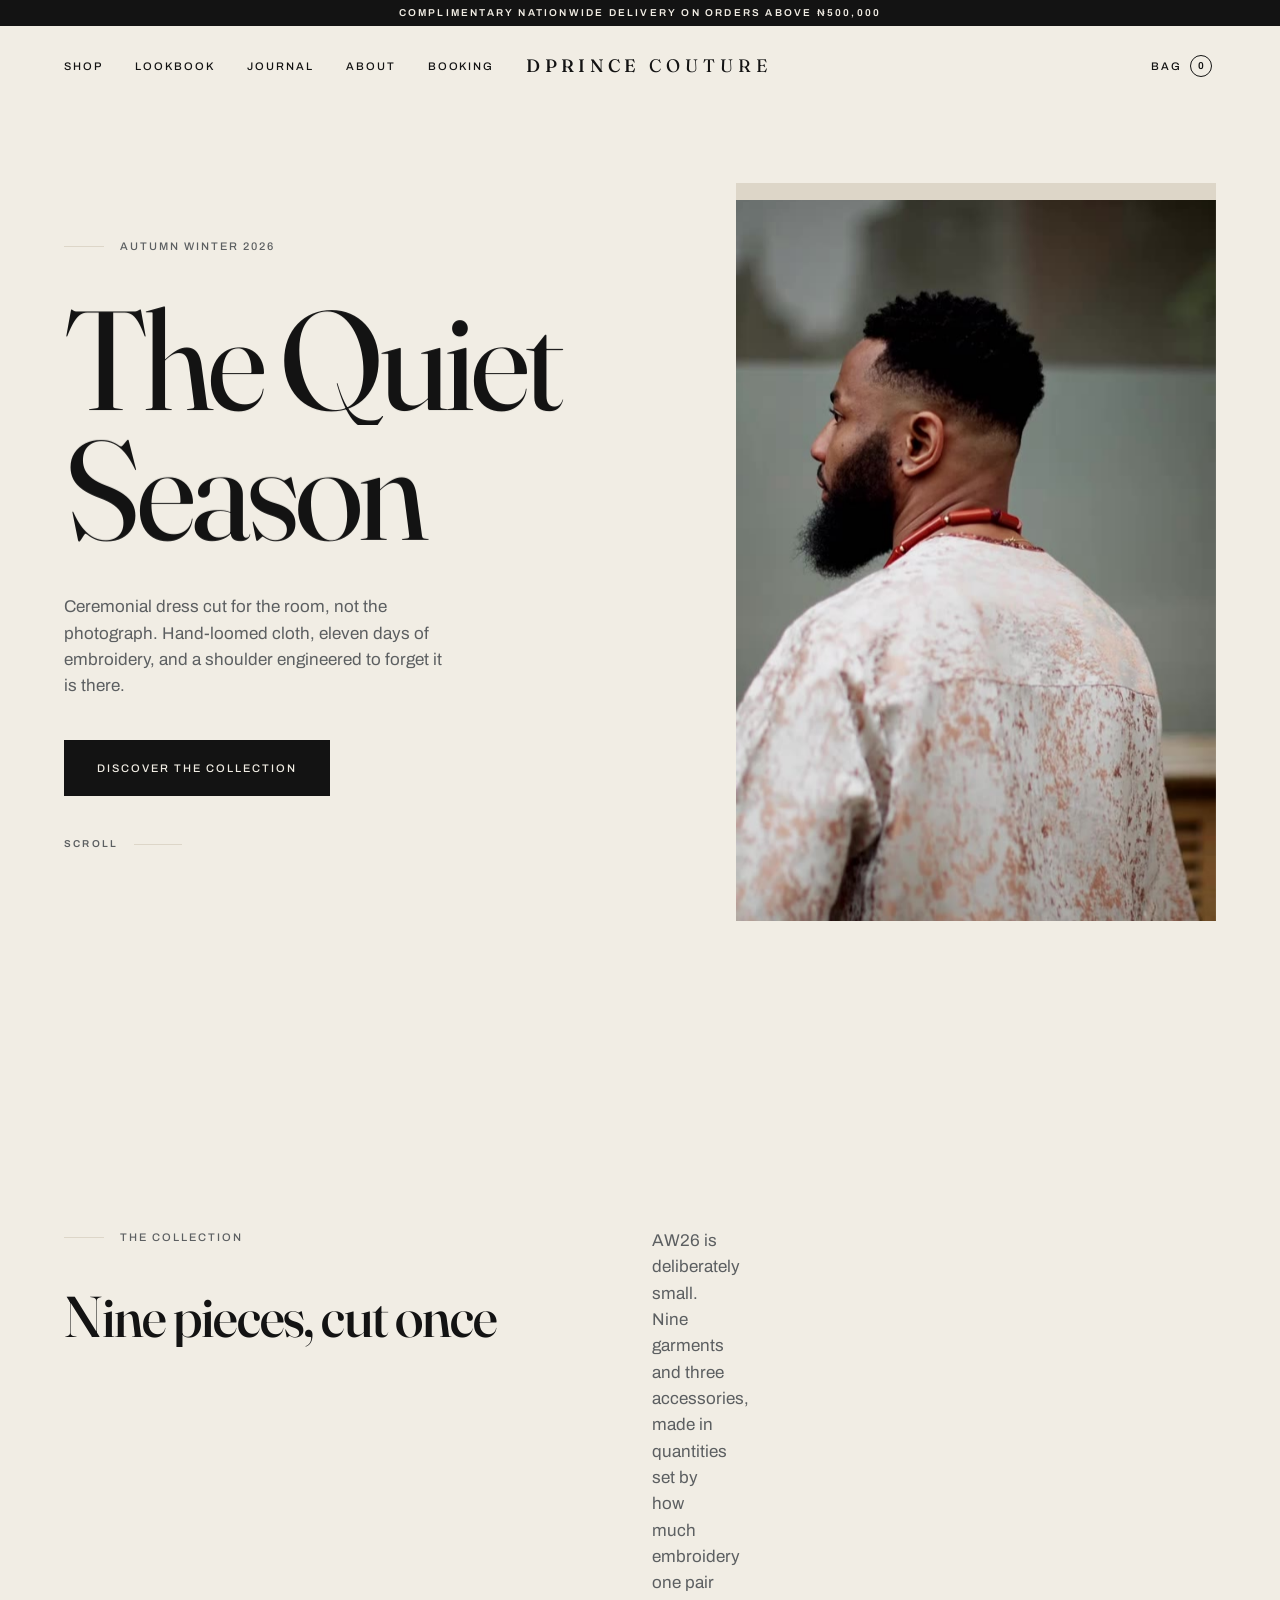
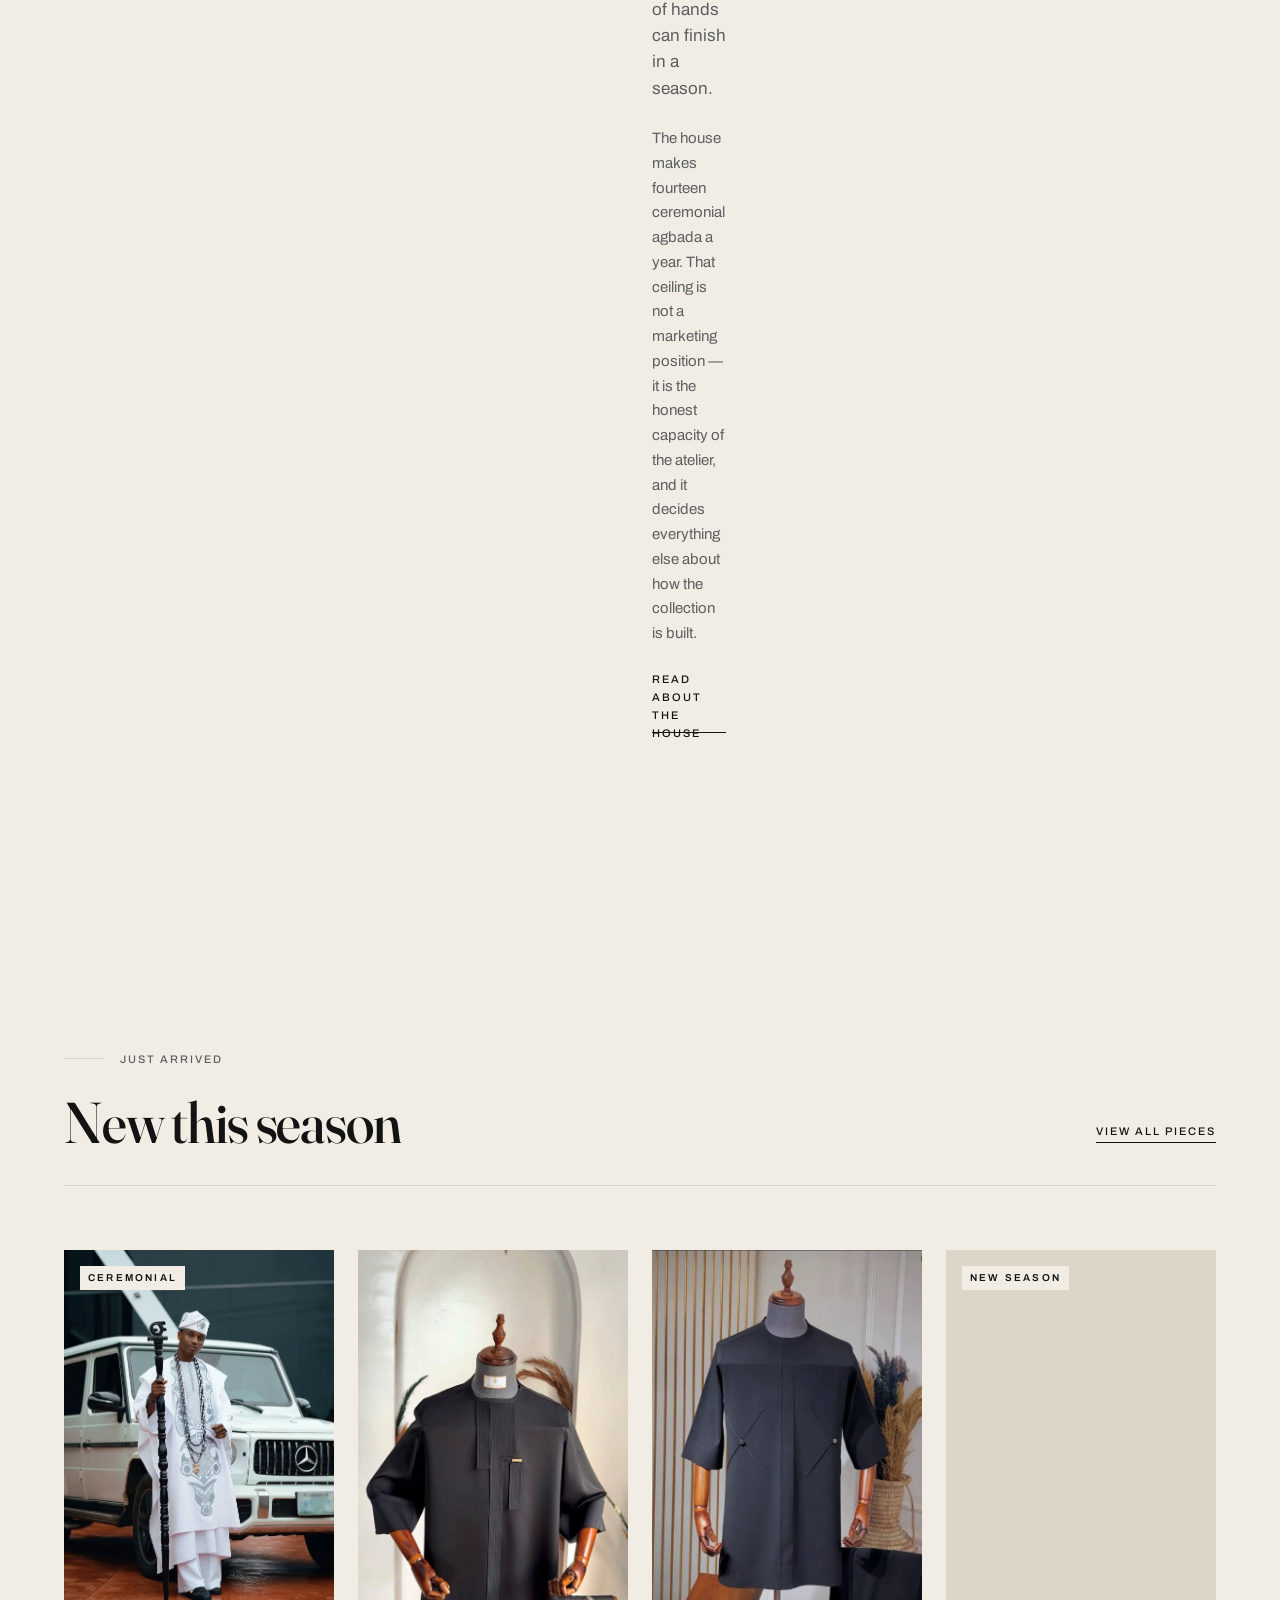
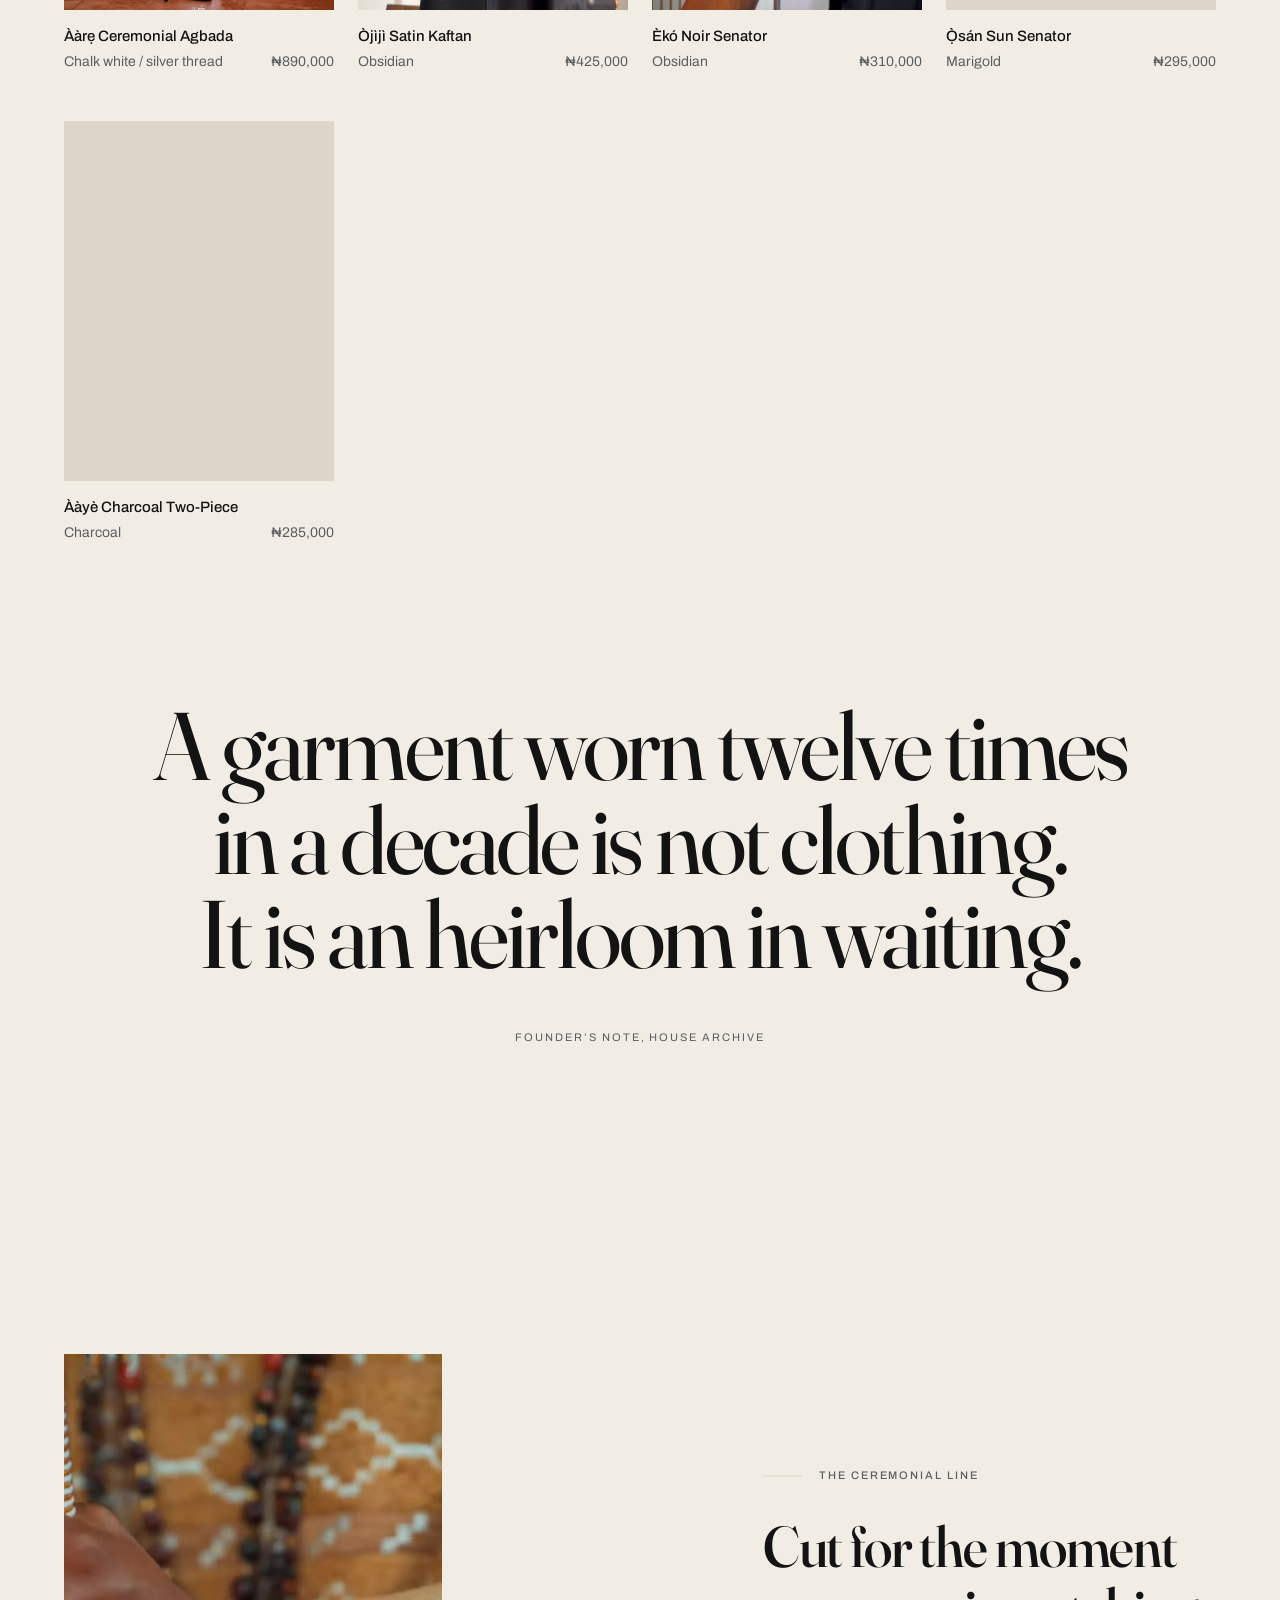
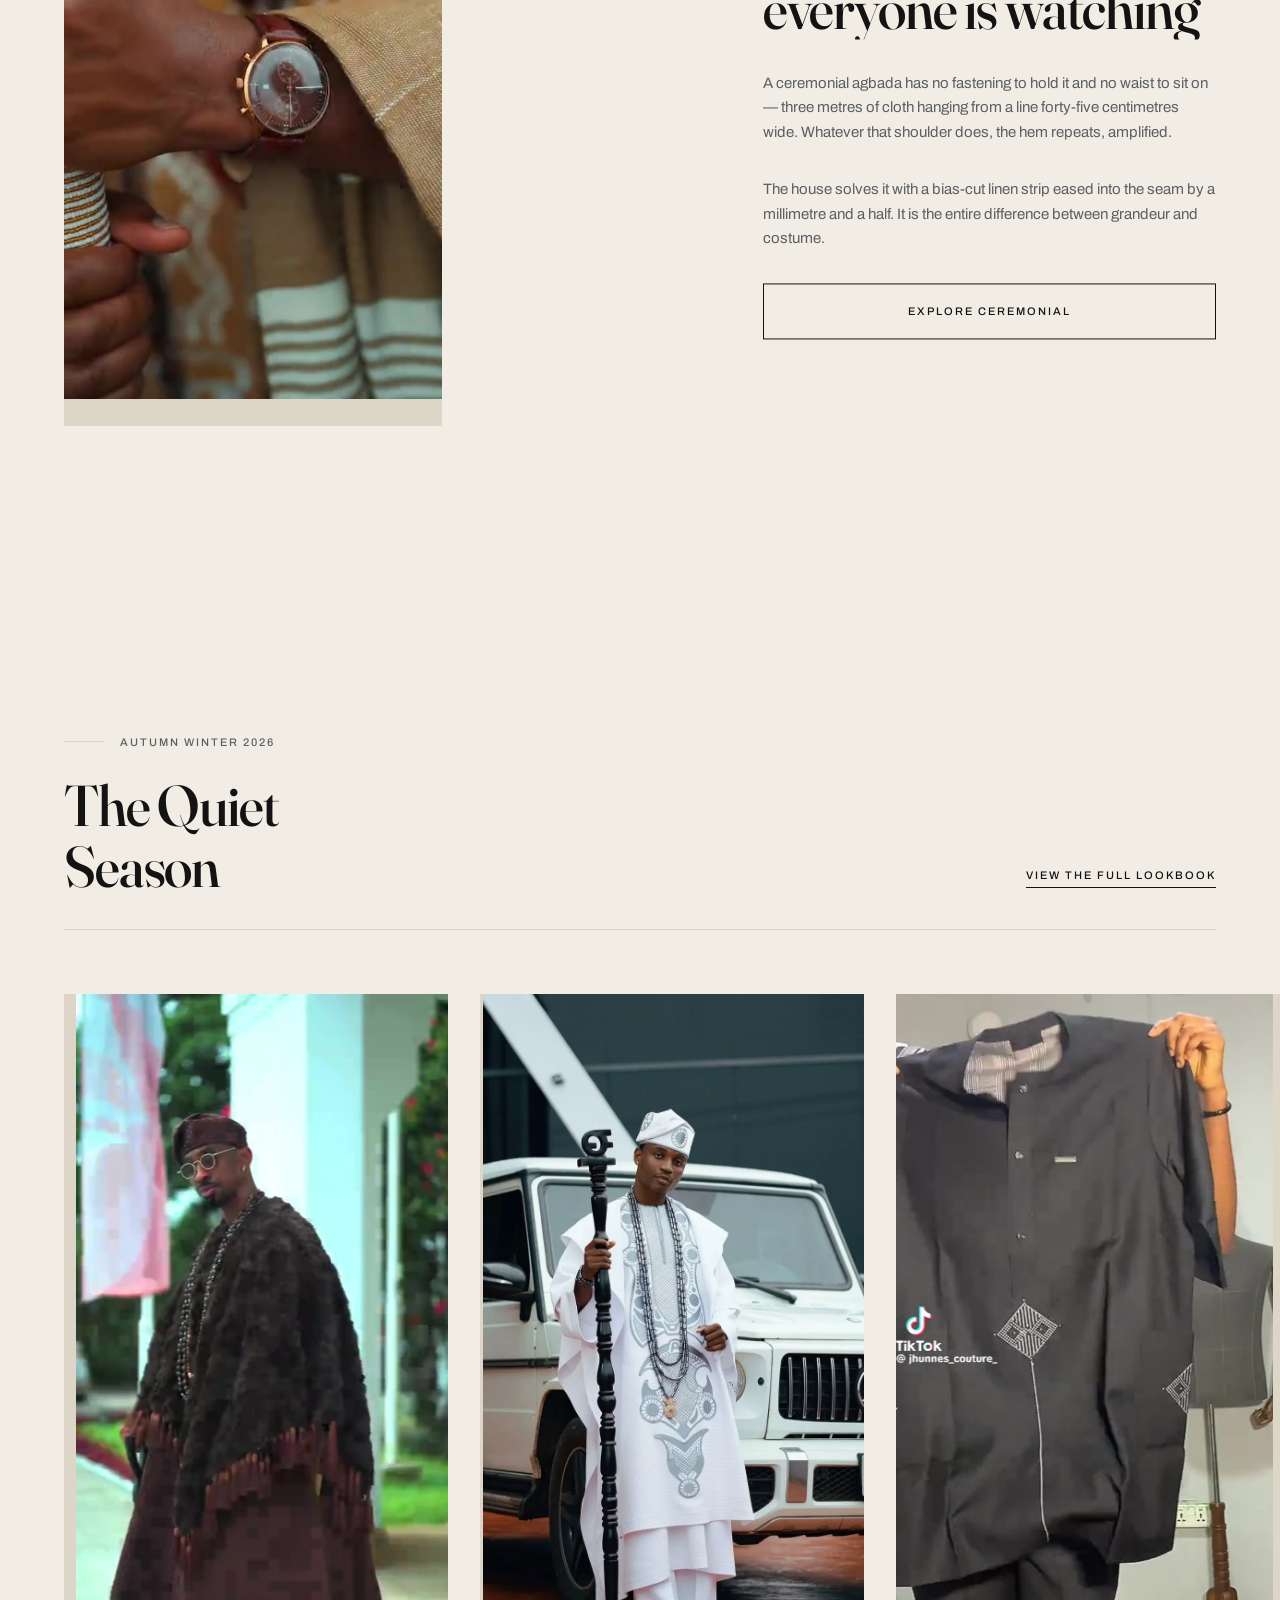
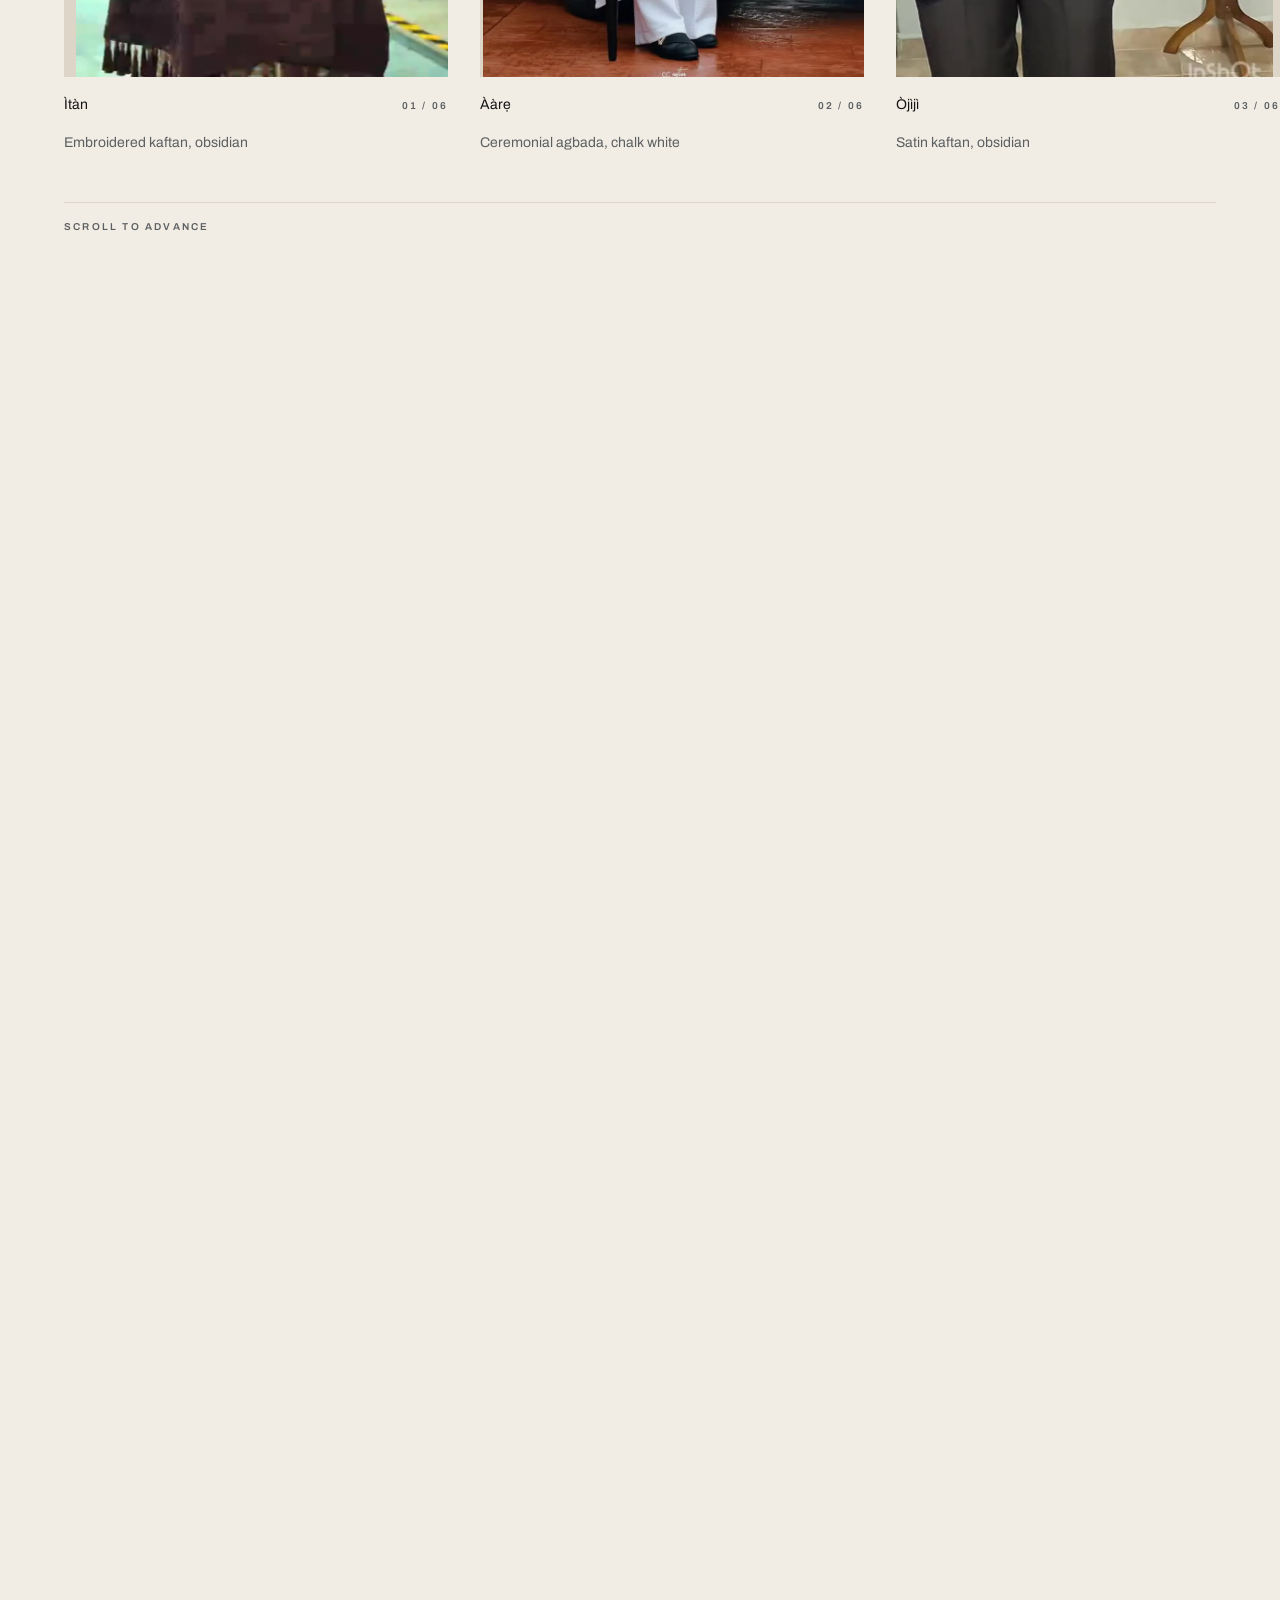
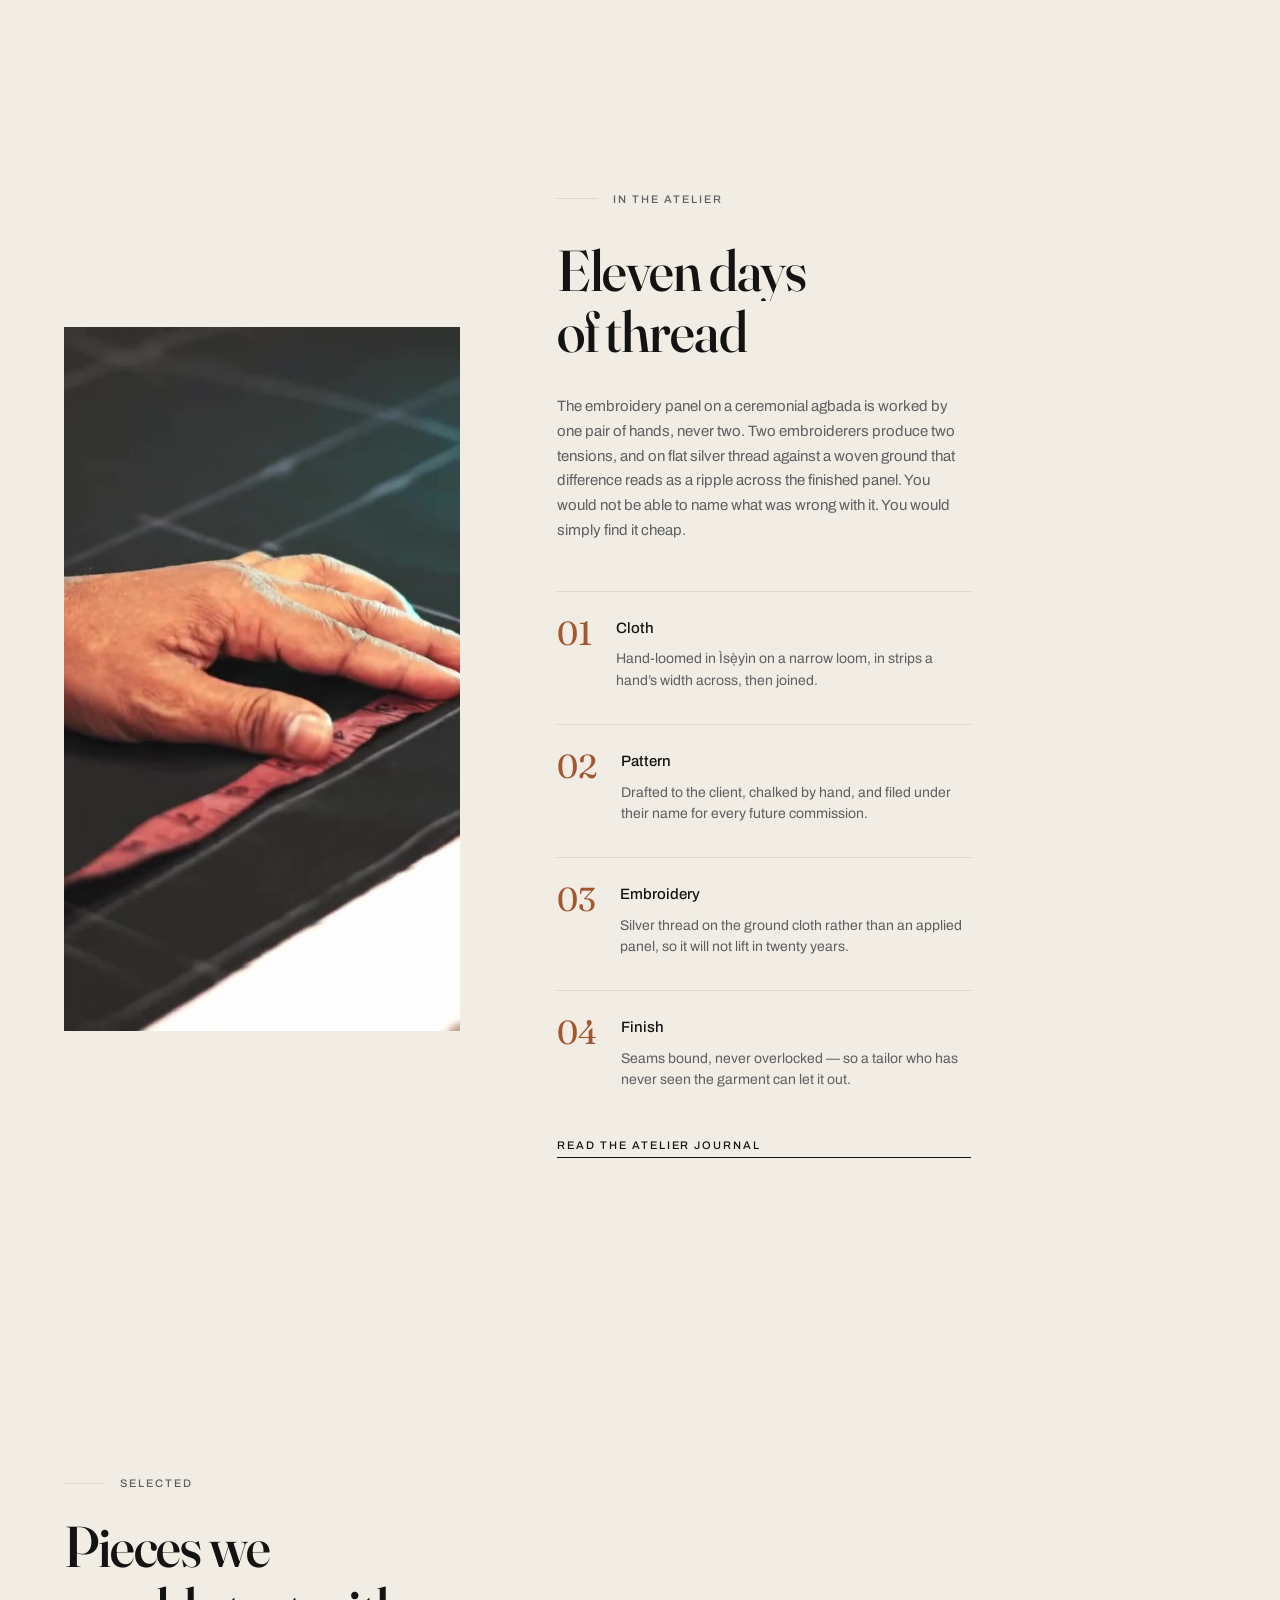
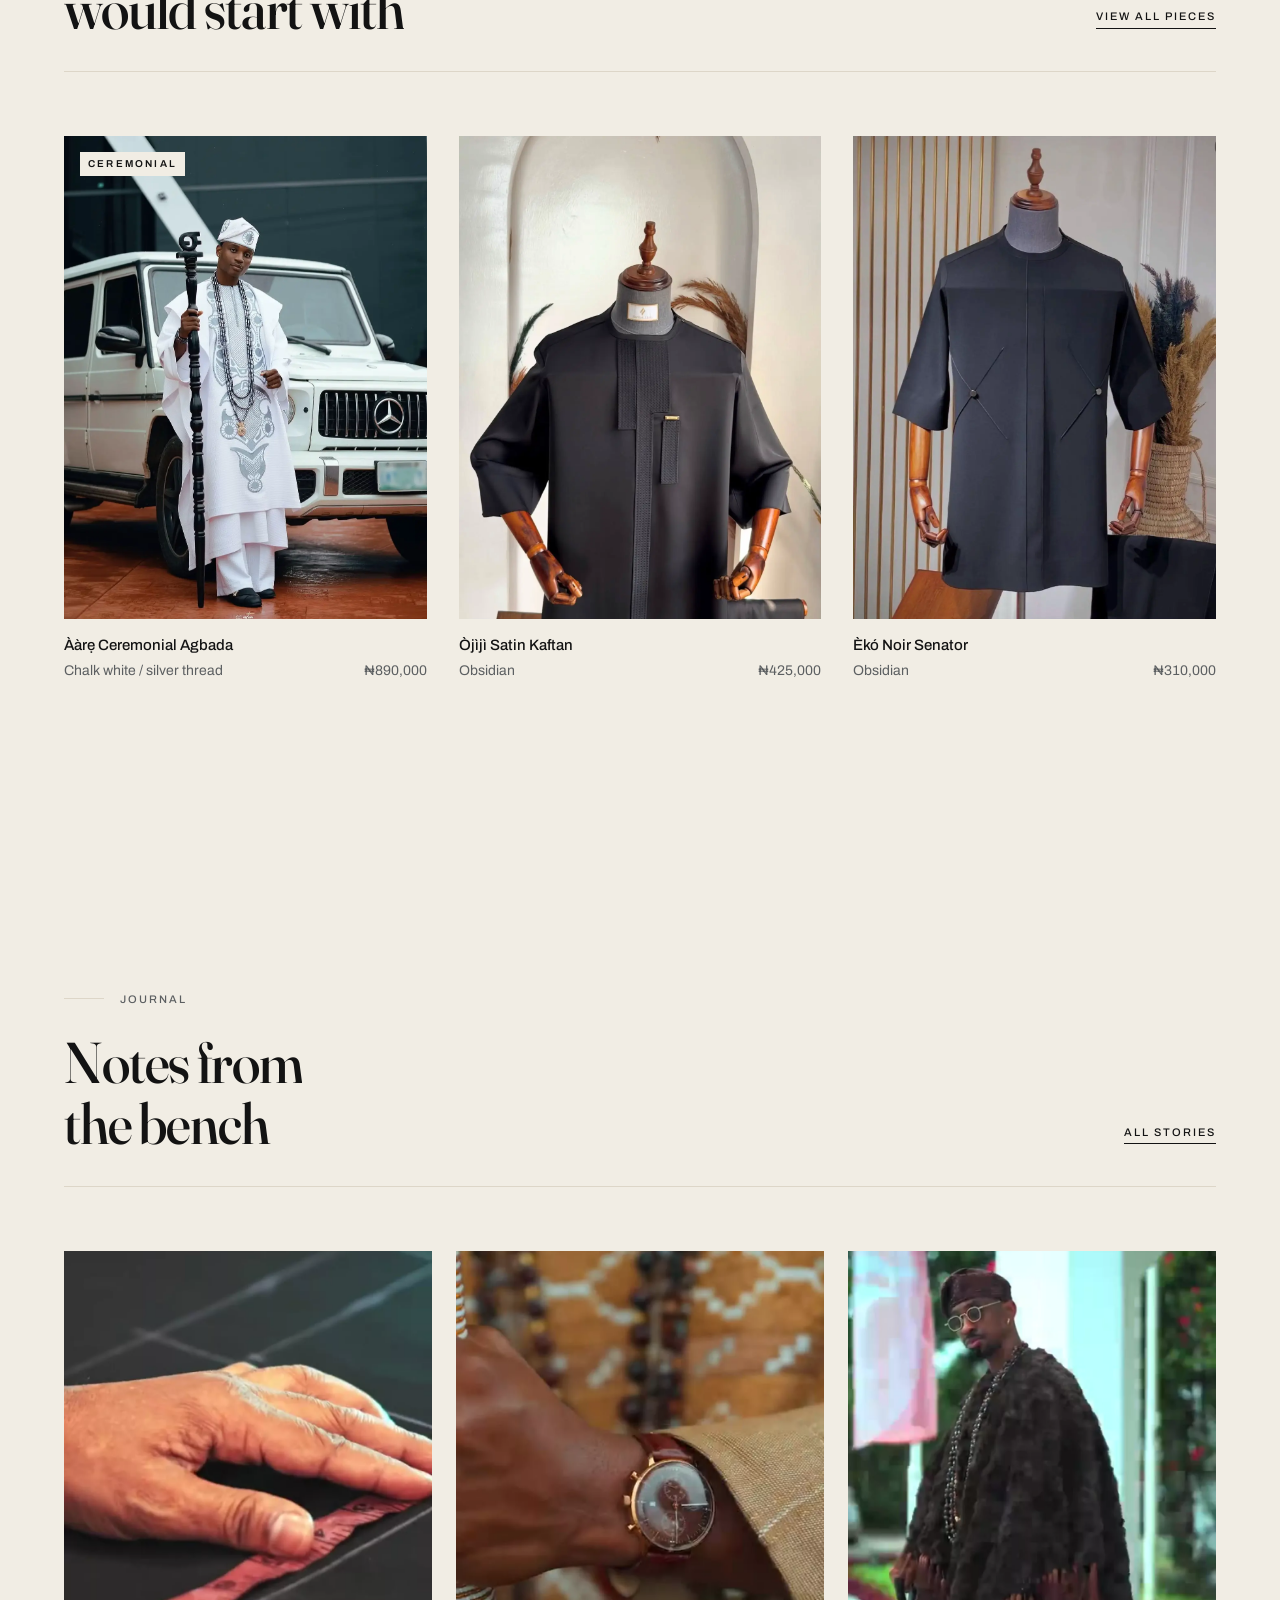
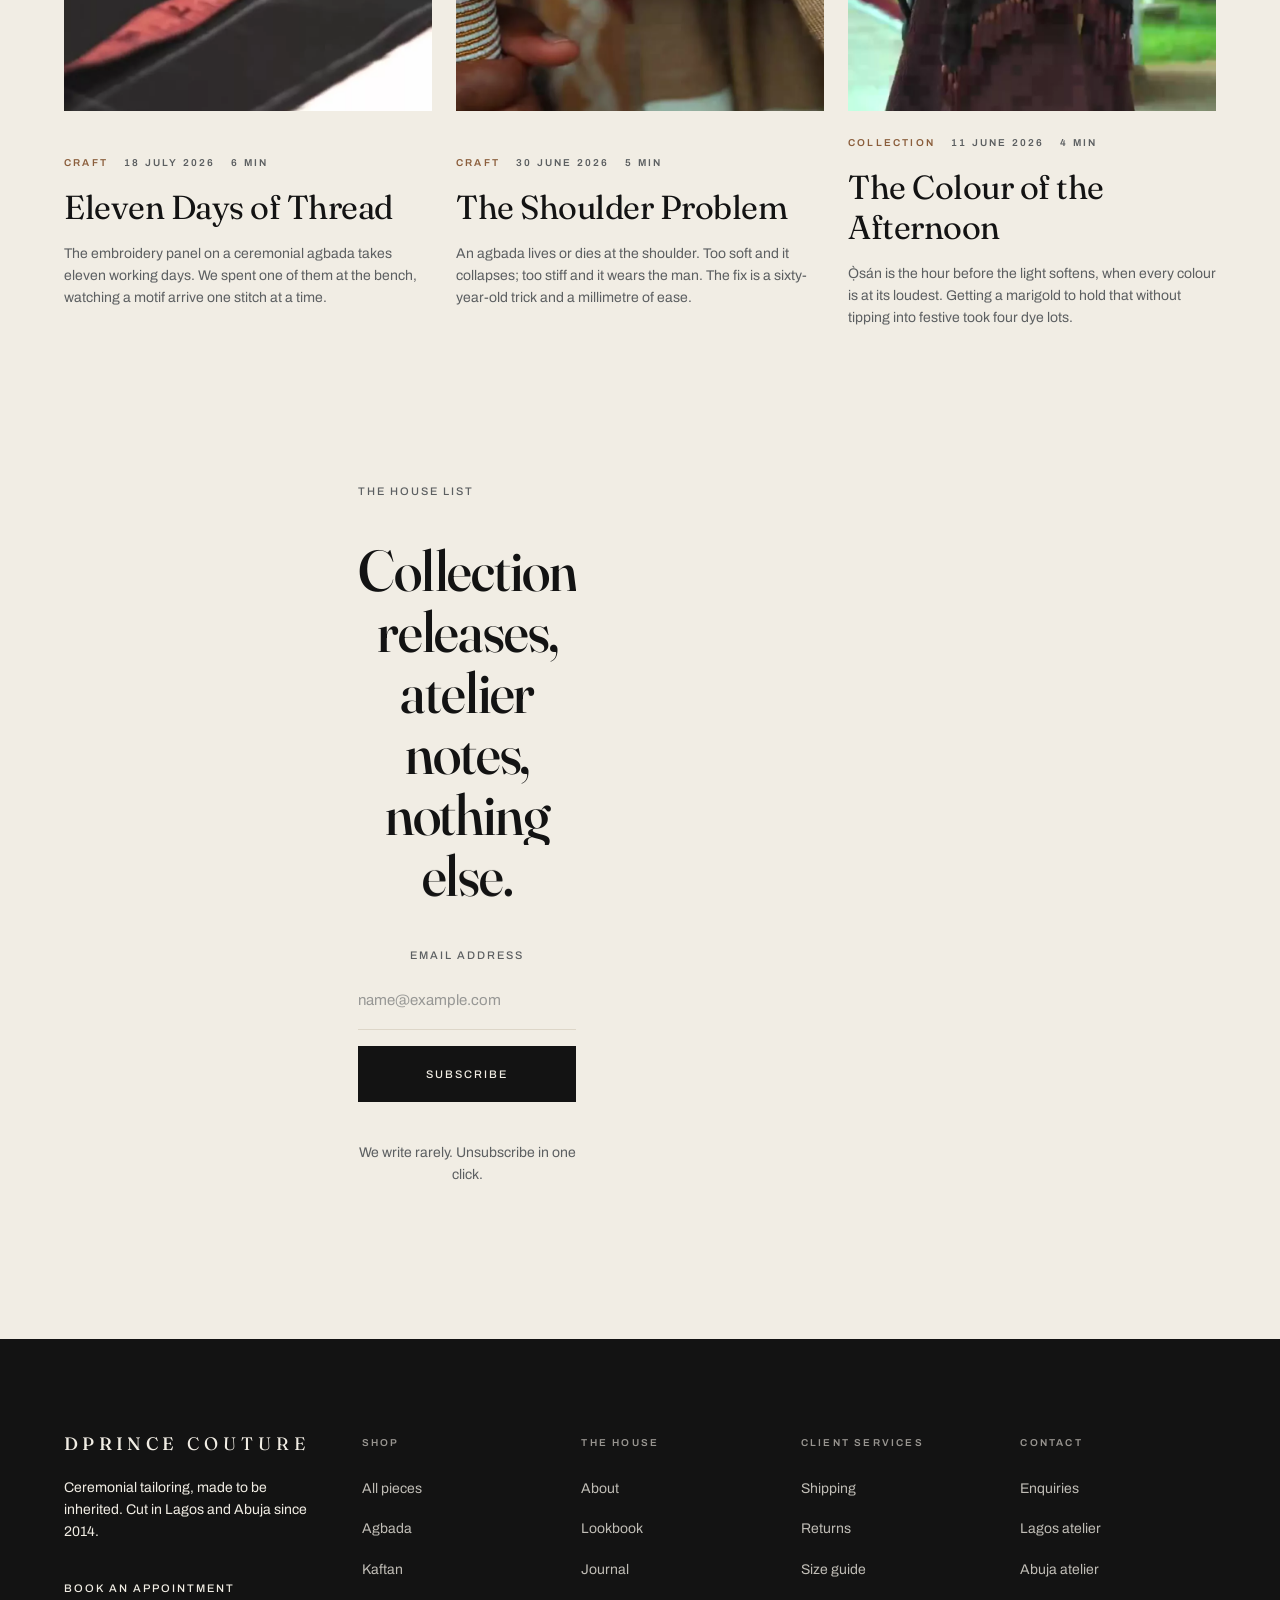
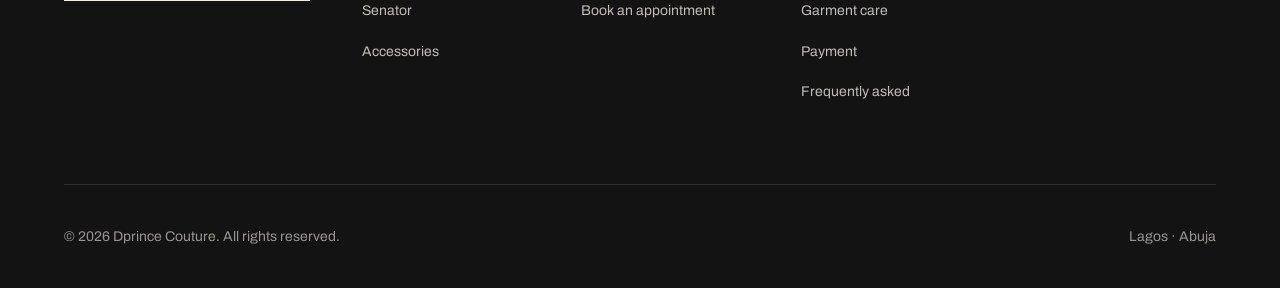
==== index.html @ 2ddb94b1 "Build Dprince Couture: luxury ceremonial tailoring website A complete 11-page frontend for a Nigeria" ====
<!DOCTYPE html>
<html lang="en">
<head>
<meta charset="utf-8">
<meta name="viewport" content="width=device-width, initial-scale=1">
<title>Dprince Couture — Ceremonial Tailoring, Lagos &amp; Abuja</title>
<meta name="description" content="Ceremonial agbada, kaftan and senator tailoring, hand-cut in Lagos and Abuja. Made to be inherited.">
<meta name="theme-color" content="#F1EDE4">
<meta property="og:title" content="Dprince Couture — Ceremonial Tailoring, Lagos &amp; Abuja">
<meta property="og:description" content="Ceremonial agbada, kaftan and senator tailoring, hand-cut in Lagos and Abuja. Made to be inherited.">
<meta property="og:type" content="website">

<link rel="preload" href="assets/fonts/fraunces-latin.woff2" as="font" type="font/woff2" crossorigin>
<link rel="preload" href="assets/fonts/archivo-latin.woff2" as="font" type="font/woff2" crossorigin>
<link rel="preload" href="assets/img/posters/hero-campaign.jpg" as="image">
<link rel="stylesheet" href="assets/css/reset.css">
<link rel="stylesheet" href="assets/css/tokens.css">
<link rel="stylesheet" href="assets/css/base.css">
<link rel="stylesheet" href="assets/css/layout.css">
<link rel="stylesheet" href="assets/css/components.css">
<link rel="stylesheet" href="assets/css/pages.css">
<link rel="stylesheet" href="assets/css/animations.css">

<script>
  /* Pre-animation states are applied only when animation will actually run.
     Without JS, or with reduced motion requested, nothing is ever hidden. */
  (function () {
    var reduced = window.matchMedia('(prefers-reduced-motion: reduce)').matches;
    if (!reduced) document.documentElement.classList.add('has-anim');
  })();
</script>
</head>
<body data-page="index">
<a class="skip-link" href="#main">Skip to content</a>

<div class="intro" data-intro aria-hidden="true">
  <p class="intro__word"><span class="intro__char">D</span><span class="intro__char">P</span><span class="intro__char">R</span><span class="intro__char">I</span><span class="intro__char">N</span><span class="intro__char">C</span><span class="intro__char">E</span></p>
  <span class="intro__rule"></span>
</div>

<div class="announcement">
  <p>Complimentary nationwide delivery on orders above &#8358;500,000</p>
</div>

<header class="site-header">
  <div class="header-inner">
    <nav class="header-nav" aria-label="Primary">
      <ul class="nav-list">
        <li><a class="nav-link" href="shop.html">Shop</a></li>
        <li><a class="nav-link" href="lookbook.html">Lookbook</a></li>
        <li><a class="nav-link" href="journal.html">Journal</a></li>
        <li><a class="nav-link" href="about.html">About</a></li>
        <li><a class="nav-link" href="booking.html">Booking</a></li>
      </ul>
      <button type="button" class="menu-toggle" data-menu-toggle
              aria-expanded="false" aria-controls="mobile-menu">
        <span class="menu-toggle__bars" aria-hidden="true"><span></span><span></span></span>
        <span>Menu</span>
      </button>
    </nav>

    <a class="wordmark" href="index.html" aria-label="Dprince Couture, home">DPRINCE <span>COUTURE</span></a>

    <div class="header-utils">
      <button type="button" class="bag-button" data-cart-open aria-haspopup="dialog">
        <span aria-hidden="true">Bag</span>
        <span class="bag-count" data-bag-count aria-hidden="true">0</span>
        <span class="visually-hidden" data-bag-label>0 items in bag. Open shopping bag.</span>
      </button>
    </div>
  </div>
</header>

<div class="mobile-menu" id="mobile-menu" data-mobile-menu aria-hidden="true">
  <div class="mobile-menu__head">
    <span class="wordmark">DPRINCE <span>COUTURE</span></span>
    <button type="button" class="icon-btn" data-menu-close aria-label="Close menu">&times;</button>
  </div>
  <nav aria-label="Mobile">
    <ul class="mobile-menu__list">
      <li><a class="mobile-menu__link" href="shop.html">Shop</a></li>
      <li><a class="mobile-menu__link" href="lookbook.html">Lookbook</a></li>
      <li><a class="mobile-menu__link" href="journal.html">Journal</a></li>
      <li><a class="mobile-menu__link" href="about.html">About</a></li>
      <li><a class="mobile-menu__link" href="booking.html">Booking</a></li>
    </ul>
  </nav>
  <div class="mobile-menu__foot">
    <a class="link small" href="contact.html">Contact the atelier</a>
    <a class="link small" href="client-services.html">Client services</a>
  </div>
</div>

<main id="main">

  <!-- ============================ HERO ============================ -->
  <section class="hero" aria-labelledby="hero-heading">
    <div class="container container--wide">
      <div class="hero__inner">
        <div class="hero__content">
          <p class="eyebrow">Autumn Winter 2026</p>
          <h1 class="hero__title" id="hero-heading" data-split="hero">The Quiet Season</h1>
          <p class="lead hero__support">
            Ceremonial dress cut for the room, not the photograph. Hand-loomed cloth,
            eleven days of embroidery, and a shoulder engineered to forget it is there.
          </p>
          <div class="hero__cta">
            <a class="btn btn--primary" href="shop.html" data-cursor="Enter">Discover the collection</a>
          </div>
          <p class="hero__scroll">Scroll</p>
        </div>

        <div class="hero__media">
          <video src="assets/video/hero-campaign.mp4"
                 poster="assets/img/posters/hero-campaign.jpg"
                 autoplay muted loop playsinline preload="metadata"
                 aria-label="Campaign film: a model in a textured kaftan and coral bead strands turning away from camera."></video>
        </div>
      </div>
      <p class="hero__caption">AW26 Campaign &middot; Photographed in Lagos</p>
    </div>
  </section>

  <!-- ==================== FEATURED COLLECTION ==================== -->
  <section class="section" aria-labelledby="featured-heading">
    <div class="container">
      <div class="grid">
        <div class="col-5 stack stack--lg">
          <p class="eyebrow">The collection</p>
          <h2 class="d3" id="featured-heading" data-split>Nine pieces, cut once</h2>
        </div>
        <div class="col-6 start-7 stack">
          <p class="lead">
            AW26 is deliberately small. Nine garments and three accessories, made in
            quantities set by how much embroidery one pair of hands can finish in a season.
          </p>
          <p class="body-text muted">
            The house makes fourteen ceremonial agbada a year. That ceiling is not a
            marketing position — it is the honest capacity of the atelier, and it decides
            everything else about how the collection is built.
          </p>
          <a class="btn-text" href="about.html">Read about the house</a>
        </div>
      </div>
    </div>
  </section>

  <!-- ======================= NEW ARRIVALS ======================= -->
  <section class="section section--top" aria-labelledby="arrivals-heading">
    <div class="container container--wide">
      <div class="section-head">
        <div class="section-head__text">
          <p class="eyebrow">Just arrived</p>
          <h2 class="d3" id="arrivals-heading" data-split>New this season</h2>
        </div>
        <a class="btn-text" href="shop.html">View all pieces</a>
      </div>
      <div class="product-grid" data-new-arrivals></div>
    </div>
  </section>

  <!-- ======================== STATEMENT ========================= -->
  <section class="section" aria-labelledby="statement-heading">
    <div class="container">
      <h2 class="statement" id="statement-heading" data-split-words>
        A garment worn twelve times in a decade is not clothing. It is an heirloom in waiting.
      </h2>
      <p class="statement-attrib">Founder&rsquo;s note, house archive</p>
    </div>
  </section>

  <!-- ===================== SPLIT CAMPAIGN ======================= -->
  <section class="section" data-campaign-split aria-labelledby="campaign-heading">
    <div class="container container--wide">
      <div class="split campaign-split">
        <div class="campaign-split__media">
          <video src="assets/video/campaign-agbada.mp4"
                 poster="assets/img/posters/campaign-agbada.jpg"
                 muted loop playsinline preload="none" data-lazy-play
                 aria-label="Campaign film: ceremonial agbada photographed walking through a stone colonnade."></video>
        </div>
        <div class="campaign-split__body">
          <p class="eyebrow">The ceremonial line</p>
          <h2 class="d3" id="campaign-heading" data-split>Cut for the moment everyone is watching</h2>
          <p class="body-text muted">
            A ceremonial agbada has no fastening to hold it and no waist to sit on —
            three metres of cloth hanging from a line forty-five centimetres wide.
            Whatever that shoulder does, the hem repeats, amplified.
          </p>
          <p class="body-text muted">
            The house solves it with a bias-cut linen strip eased into the seam by a
            millimetre and a half. It is the entire difference between grandeur and costume.
          </p>
          <a class="btn btn--secondary" href="shop.html?category=Agbada">Explore ceremonial</a>
        </div>
      </div>
    </div>
  </section>


<section class="section lookbook" data-lookbook aria-labelledby="lookbook-heading">
  <div class="container container--wide">
    <div class="section-head">
      <div class="section-head__text">
        <p class="eyebrow">Autumn Winter 2026</p>
        <h2 class="d3" id="lookbook-heading" data-split>The Quiet Season</h2>
      </div>
      <a class="btn-text" href="lookbook.html">View the full lookbook</a>
    </div>
  </div>

  <div class="lookbook__viewport">
    <div class="lookbook__track">

        <article class="look">
          <div class="look__media"><video class="look__media-el look__media--inner" src="assets/video/look-01.mp4" poster="assets/img/posters/look-01.jpg" muted loop playsinline preload="none" data-lazy-play aria-label="Model turning in an embroidered obsidian kaftan, photographed in low raking light."></video></div>
          <div class="look__caption">
            <span>Ìtàn</span>
            <span class="look__index">01 / 06</span>
          </div>
          <p class="small muted">Embroidered kaftan, obsidian</p>
        </article>

        <article class="look">
          <div class="look__media"><img class="look__media-el look__media--inner" src="assets/img/editorial/campaign-agbada-01.webp" alt="Model wearing the Ààrẹ ceremonial agbada in chalk white with a carved opa staff." width="900" height="1600" loading="lazy" decoding="async"></div>
          <div class="look__caption">
            <span>Ààrẹ</span>
            <span class="look__index">02 / 06</span>
          </div>
          <p class="small muted">Ceremonial agbada, chalk white</p>
        </article>

        <article class="look">
          <div class="look__media"><video class="look__media-el look__media--inner" src="assets/video/look-03.mp4" poster="assets/img/posters/look-03.jpg" muted loop playsinline preload="none" data-lazy-play aria-label="Model in an obsidian satin kaftan moving through a shaded colonnade."></video></div>
          <div class="look__caption">
            <span>Òjìjì</span>
            <span class="look__index">03 / 06</span>
          </div>
          <p class="small muted">Satin kaftan, obsidian</p>
        </article>

        <article class="look">
          <div class="look__media"><img class="look__media-el look__media--inner" src="assets/img/editorial/campaign-agbada-02.webp" alt="Full-length view of the ceremonial agbada showing the draped shoulder and floor-length sokoto." width="900" height="1600" loading="lazy" decoding="async"></div>
          <div class="look__caption">
            <span>Ọba</span>
            <span class="look__index">04 / 06</span>
          </div>
          <p class="small muted">Ceremonial agbada, full sweep</p>
        </article>

        <article class="look">
          <div class="look__media"><video class="look__media-el look__media--inner" src="assets/video/look-05.mp4" poster="assets/img/posters/look-05.jpg" muted loop playsinline preload="none" data-lazy-play aria-label="Model in a charcoal two-piece senator walking away from camera."></video></div>
          <div class="look__caption">
            <span>Ààyè</span>
            <span class="look__index">05 / 06</span>
          </div>
          <p class="small muted">Two-piece senator, charcoal</p>
        </article>

        <article class="look">
          <div class="look__media"><img class="look__media-el look__media--inner" src="assets/img/journal/campaign-agbada.webp" alt="Ceremonial agbada in hand-loomed aso-oke photographed against stone columns." width="900" height="1600" loading="lazy" decoding="async"></div>
          <div class="look__caption">
            <span>Ìsẹ̀yìn</span>
            <span class="look__index">06 / 06</span>
          </div>
          <p class="small muted">Hand-loomed aso-oke</p>
        </article>

    </div>
  </div>

  <div class="lookbook__progress" role="presentation">
    <div class="lookbook__progress-bar"></div>
  </div>
  <p class="lookbook__hint">Scroll to advance</p>
</section>


  <!-- ====================== CRAFTSMANSHIP ======================= -->
  <section class="section craft" aria-labelledby="craft-heading">
    <div class="container container--wide">
      <div class="craft__inner">
        <div class="craft__media">
          <video data-craft-video src="assets/video/atelier-craft.mp4"
                 poster="assets/img/posters/atelier-craft.jpg"
                 muted playsinline preload="auto"
                 aria-label="Atelier film: chalk marking, pattern templates and cutting on dark cloth."></video>
        </div>
        <div class="craft__body">
          <p class="eyebrow">In the atelier</p>
          <h2 class="d3" id="craft-heading" data-split>Eleven days of thread</h2>
          <p class="body-text muted">
            The embroidery panel on a ceremonial agbada is worked by one pair of hands,
            never two. Two embroiderers produce two tensions, and on flat silver thread
            against a woven ground that difference reads as a ripple across the finished
            panel. You would not be able to name what was wrong with it. You would simply
            find it cheap.
          </p>

          <div class="craft__steps">
            <div class="craft__step">
              <span class="craft__num" aria-hidden="true">01</span>
              <div>
                <h3>Cloth</h3>
                <p>Hand-loomed in Ìsẹ̀yìn on a narrow loom, in strips a hand&rsquo;s width across, then joined.</p>
              </div>
            </div>
            <div class="craft__step">
              <span class="craft__num" aria-hidden="true">02</span>
              <div>
                <h3>Pattern</h3>
                <p>Drafted to the client, chalked by hand, and filed under their name for every future commission.</p>
              </div>
            </div>
            <div class="craft__step">
              <span class="craft__num" aria-hidden="true">03</span>
              <div>
                <h3>Embroidery</h3>
                <p>Silver thread on the ground cloth rather than an applied panel, so it will not lift in twenty years.</p>
              </div>
            </div>
            <div class="craft__step">
              <span class="craft__num" aria-hidden="true">04</span>
              <div>
                <h3>Finish</h3>
                <p>Seams bound, never overlocked — so a tailor who has never seen the garment can let it out.</p>
              </div>
            </div>
          </div>

          <a class="btn-text" href="journal.html">Read the atelier journal</a>
        </div>
      </div>
    </div>
  </section>

  <!-- ==================== SELECTED PRODUCTS ===================== -->
  <section class="section" aria-labelledby="selected-heading">
    <div class="container container--wide">
      <div class="section-head">
        <div class="section-head__text">
          <p class="eyebrow">Selected</p>
          <h2 class="d3" id="selected-heading" data-split>Pieces we would start with</h2>
        </div>
        <a class="btn-text" href="shop.html">View all pieces</a>
      </div>
      <div class="product-grid product-grid--3" data-selected-products></div>
    </div>
  </section>

  <!-- ====================== JOURNAL PREVIEW ===================== -->
  <section class="section section--top" aria-labelledby="journal-heading">
    <div class="container container--wide">
      <div class="section-head">
        <div class="section-head__text">
          <p class="eyebrow">Journal</p>
          <h2 class="d3" id="journal-heading" data-split>Notes from the bench</h2>
        </div>
        <a class="btn-text" href="journal.html">All stories</a>
      </div>
      <div class="journal-grid" data-journal-preview></div>
    </div>
  </section>


<section class="section" aria-labelledby="newsletter-heading">
  <div class="container">
    <div class="grid">
      <div class="col-6 start-4 center-x stack stack--lg">
        <p class="eyebrow eyebrow--plain">The house list</p>
        <h2 class="d3" id="newsletter-heading" data-split>Collection releases, atelier notes, nothing else.</h2>
        <form class="newsletter-form center-x" data-newsletter novalidate>
          <div class="field">
            <label class="field__label" for="newsletter-email">Email address</label>
            <input class="field__control" type="email" id="newsletter-email" name="email"
                   autocomplete="email" placeholder="name@example.com"
                   data-validate="required|email" required>
            <p class="field__message" data-form-status role="status" aria-live="polite"></p>
          </div>
          <button class="btn btn--primary" type="submit">Subscribe</button>
        </form>
        <p class="small muted">We write rarely. Unsubscribe in one click.</p>
      </div>
    </div>
  </div>
</section>

</main>

<footer class="site-footer">
  <div class="container container--wide">
    <div class="footer-grid">
      <div class="footer-brand">
        <span class="wordmark">DPRINCE <span>COUTURE</span></span>
        <p class="small">Ceremonial tailoring, made to be inherited. Cut in Lagos and Abuja since 2014.</p>
        <a class="btn-text" href="booking.html">Book an appointment</a>
      </div>

      <div class="footer-col">
        <h3>Shop</h3>
        <ul>
          <li><a href="shop.html">All pieces</a></li>
          <li><a href="shop.html?category=Agbada">Agbada</a></li>
          <li><a href="shop.html?category=Kaftan">Kaftan</a></li>
          <li><a href="shop.html?category=Senator">Senator</a></li>
          <li><a href="shop.html?category=Accessories">Accessories</a></li>
        </ul>
      </div>

      <div class="footer-col">
        <h3>The House</h3>
        <ul>
          <li><a href="about.html">About</a></li>
          <li><a href="lookbook.html">Lookbook</a></li>
          <li><a href="journal.html">Journal</a></li>
          <li><a href="booking.html">Book an appointment</a></li>
        </ul>
      </div>

      <div class="footer-col">
        <h3>Client Services</h3>
        <ul>
          <li><a href="client-services.html#shipping">Shipping</a></li>
          <li><a href="client-services.html#returns">Returns</a></li>
          <li><a href="client-services.html#sizing">Size guide</a></li>
          <li><a href="client-services.html#care">Garment care</a></li>
          <li><a href="client-services.html#payment">Payment</a></li>
          <li><a href="client-services.html#faq">Frequently asked</a></li>
        </ul>
      </div>

      <div class="footer-col">
        <h3>Contact</h3>
        <ul>
          <li><a href="contact.html">Enquiries</a></li>
          <li><a href="contact.html#lagos">Lagos atelier</a></li>
          <li><a href="contact.html#abuja">Abuja atelier</a></li>
        </ul>
      </div>

    </div>
    <div class="footer-bottom">
      <p>&copy; 2026 Dprince Couture. All rights reserved.</p>
      <p>Lagos &middot; Abuja</p>
    </div>
  </div>
</footer>

<div class="drawer-backdrop" data-cart-backdrop></div>

<aside class="drawer" data-cart-drawer role="dialog" aria-modal="true"
       aria-labelledby="drawer-heading" aria-hidden="true">
  <div class="drawer__head">
    <h2 class="d4" id="drawer-heading">Your bag</h2>
    <button type="button" class="icon-btn" data-cart-close aria-label="Close bag">&times;</button>
  </div>
  <div class="drawer__body">
    <ul class="cart-lines" data-cart-lines role="list"></ul>
    <div data-cart-empty></div>
  </div>
  <div class="drawer__foot" data-cart-has-items hidden>
    <div class="cart-totals" data-cart-totals></div>
    <a class="btn btn--primary btn--block" href="cart.html">View bag &amp; checkout</a>
    <button type="button" class="btn btn--ghost btn--block" data-cart-close>Continue shopping</button>
  </div>
</aside>

<script src="assets/vendor/gsap.min.js"></script>
<script src="assets/vendor/ScrollTrigger.min.js"></script>
<script src="assets/vendor/lenis.min.js"></script>
<script type="module" src="assets/js/main.js"></script>
</body>
</html>
---- assets/css/tokens.css ----
/* ==========================================================================
   DESIGN TOKENS — Dprince Couture
   Single source of truth for colour, type, space, ratio and motion.
   Nothing below this file should hard-code a colour or a size.
   ========================================================================== */

:root {
  /* ---- Colour -----------------------------------------------------------
     Sampled from the AW26 campaign photography. Contrast ratios against
     --bone are noted; anything failing WCAG 2.2 AA for text is marked. */
  --bone:        #F1EDE4;  /* page ground                                   */
  --cloth:       #F5F2EB;  /* raised surfaces, drawers, cards               */
  --ink:         #131313;  /* primary text, footer ground      16.4:1  AAA  */
  --slate:       #5C5F61;  /* muted text, metadata, prices      5.0:1  AA   */
  --rule:        #DDD6C8;  /* hairlines, dividers, field underlines         */
  --clay:        #A4562F;  /* accent, links, focus ring         5.1:1  AA   */
  --bronze:      #8B5E3C;  /* secondary accent, categories                  */
  --gold:        #B39055;  /* DECORATIVE ONLY — 2.6:1, never text           */
  --error:       #8C2F1E;  /* validation                        6.4:1  AA   */
  --success:     #3F5F45;  /* confirmation                      6.0:1  AA   */

  /* Product swatch greys — display only, never used for text */
  --swatch-slate: #6B6E70;

  /* Alpha helpers */
  --ink-a08: rgba(19, 19, 19, 0.08);
  --ink-a16: rgba(19, 19, 19, 0.16);
  --ink-a60: rgba(19, 19, 19, 0.60);
  --ink-a88: rgba(19, 19, 19, 0.88);
  --bone-a12: rgba(241, 237, 228, 0.12);
  --bone-a60: rgba(241, 237, 228, 0.60);

  /* ---- Type families ----------------------------------------------------
     Fraunces replaced Bodoni Moda late in the build: Bodoni Moda ships no
     vietnamese subset, so U+1EA0–1EF1 is unavailable and Yoruba dot-below
     vowels (ẹ U+1EB9, ọ U+1ECD) fell back mid-word. Fraunces covers them. */
  --font-display: 'Fraunces', 'Playfair Display', 'Didot', 'Bodoni MT',
                  Georgia, 'Times New Roman', serif;
  --font-sans:    'Archivo', 'Helvetica Neue', Helvetica, Arial,
                  'Segoe UI', system-ui, sans-serif;

  /* Fraunces variable axes — optical size drives display contrast */
  --opsz-display: 144;
  --opsz-body: 14;

  /* ---- Type scale (fluid) ----------------------------------------------- */
  --t-d1:    clamp(3.25rem, 11vw, 10.5rem);      /*  52 → 168 px  hero      */
  --t-d2:    clamp(2.5rem, 7.5vw, 7rem);         /*  40 → 112 px  statement */
  --t-d3:    clamp(2rem, 4.5vw, 4rem);           /*  32 →  64 px  section   */
  --t-d4:    clamp(1.5rem, 2.6vw, 2.25rem);      /*  24 →  36 px  sub       */
  --t-lead:  clamp(1.0625rem, 1.3vw, 1.3125rem); /*  17 →  21 px            */
  --t-body:  clamp(0.9375rem, 1vw, 1.0625rem);   /*  15 →  17 px            */
  --t-small: 0.875rem;                           /*  14 px                  */
  --t-label: 0.6875rem;                          /*  11 px  uppercase       */
  --t-micro: 0.625rem;                           /*  10 px  uppercase       */

  /* ---- Line heights ----------------------------------------------------- */
  --lh-d1: 0.92;
  --lh-d2: 0.98;
  --lh-d3: 1.06;
  --lh-d4: 1.15;
  --lh-lead: 1.55;
  --lh-body: 1.65;
  --lh-tight: 1;

  /* ---- Letter spacing --------------------------------------------------- */
  --ls-d1: -0.035em;
  --ls-d2: -0.03em;
  --ls-d3: -0.02em;
  --ls-d4: -0.015em;
  --ls-body: 0;
  --ls-label: 0.18em;
  --ls-micro: 0.22em;

  /* ---- Weights ---------------------------------------------------------- */
  --w-display: 400;   /* high-contrast serifs read better light at scale */
  --w-display-mid: 500;
  --w-body: 400;
  --w-medium: 500;
  --w-semi: 600;

  /* ---- Spacing — 8pt base ----------------------------------------------- */
  --s1:  0.25rem;  /*   4 */
  --s2:  0.5rem;   /*   8 */
  --s3:  1rem;     /*  16 */
  --s4:  1.5rem;   /*  24 */
  --s5:  2rem;     /*  32 */
  --s6:  2.5rem;   /*  40 */
  --s7:  3rem;     /*  48 */
  --s8:  4rem;     /*  64 */
  --s9:  5rem;     /*  80 */
  --s10: 6rem;     /*  96 */
  --s11: 8rem;     /* 128 */
  --s12: 10rem;    /* 160 */
  --s13: 12.5rem;  /* 200 */
  --s14: 16rem;    /* 256 */

  /* Section rhythm */
  --section-y: clamp(5rem, 12vw, 12.5rem);
  --section-y-tight: clamp(3.5rem, 7vw, 7rem);

  /* ---- Layout ----------------------------------------------------------- */
  --max-wide: 97.5rem;   /* 1560 */
  --max-standard: 80rem; /* 1280 */
  --max-prose: 45rem;    /*  720 */
  --gutter: 1.5rem;      /*   24 */
  --margin-x: clamp(1.25rem, 5vw, 5rem);
  --columns: 12;

  /* ---- Borders & controls ----------------------------------------------- */
  --border: 1px;
  --border-thick: 2px;
  --radius: 0;            /* the house does not do rounded corners */
  --control-h: 3.5rem;    /* 56 */
  --control-h-sm: 3.25rem;/* 52 */
  --tap-min: 2.75rem;     /* 44 — minimum touch target */

  /* ---- Aspect ratios ---------------------------------------------------- */
  --ar-product: 3 / 4;
  --ar-editorial: 4 / 5;
  --ar-campaign: 9 / 16;
  --ar-split: 3 / 2;
  --ar-square: 1 / 1;

  /* ---- Motion ----------------------------------------------------------- */
  --dur-fast: 0.25s;
  --dur-base: 0.45s;
  --dur-slow: 0.7s;
  --ease-out: cubic-bezier(0.16, 1, 0.3, 1);
  --ease-in-out: cubic-bezier(0.65, 0, 0.35, 1);

  /* ---- Elevation --------------------------------------------------------
     Deliberately minimal. Separation comes from whitespace and hairlines,
     not shadow. The only shadow in the system is for overlay panels. */
  --shadow-overlay: 0 0 60px rgba(19, 19, 19, 0.14);

  /* ---- Z-index ladder --------------------------------------------------- */
  --z-base: 1;
  --z-sticky: 40;
  --z-header: 50;
  --z-drawer: 70;
  --z-menu: 80;
  --z-cursor: 90;
  --z-transition: 95;
  --z-intro: 100;
}

@media (min-width: 768px) {
  :root { --gutter: 1.5rem; }
}

@media (max-width: 767px) {
  :root { --gutter: 1rem; }
}
---- assets/css/base.css ----
/* ==========================================================================
   BASE — fonts, elements, typography classes, focus, skip link
   ========================================================================== */

/* ---- Self-hosted variable fonts -----------------------------------------
   Three subsets each. The vietnamese subset carries U+1EA0–1EF9, which is
   where the Yoruba dot-below vowels ẹ and ọ live — without it the display
   face falls back mid-word on names like Ààrẹ and Ìlẹ̀kẹ̀. */

@font-face {
  font-family: 'Fraunces';
  font-style: normal;
  font-weight: 300 900;
  font-display: swap;
  src: url('../fonts/fraunces-vietnamese.woff2') format('woff2');
  unicode-range: U+0102-0103, U+0110-0111, U+0128-0129, U+0168-0169,
                 U+01A0-01A1, U+01AF-01B0, U+0300-0301, U+0303-0304,
                 U+0308-0309, U+0323, U+0329, U+1EA0-1EF9, U+20AB;
}
@font-face {
  font-family: 'Fraunces';
  font-style: normal;
  font-weight: 300 900;
  font-display: swap;
  src: url('../fonts/fraunces-latin-ext.woff2') format('woff2');
  unicode-range: U+0100-02BA, U+02BD-02C5, U+02C7-02CC, U+02CE-02D7,
                 U+02DD-02FF, U+0304, U+0308, U+0329, U+1D00-1DBF,
                 U+1E00-1E9F, U+1EF2-1EFF, U+2020, U+20A0-20AB, U+20AD-20C0,
                 U+2113, U+2C60-2C7F, U+A720-A7FF;
}
@font-face {
  font-family: 'Fraunces';
  font-style: normal;
  font-weight: 300 900;
  font-display: swap;
  src: url('../fonts/fraunces-latin.woff2') format('woff2');
  unicode-range: U+0000-00FF, U+0131, U+0152-0153, U+02BB-02BC, U+02C6,
                 U+02DA, U+02DC, U+0304, U+0308, U+0329, U+2000-206F,
                 U+20AC, U+2122, U+2191, U+2193, U+2212, U+2215, U+FEFF, U+FFFD;
}

@font-face {
  font-family: 'Archivo';
  font-style: normal;
  font-weight: 400 700;
  font-display: swap;
  src: url('../fonts/archivo-vietnamese.woff2') format('woff2');
  unicode-range: U+0102-0103, U+0110-0111, U+0128-0129, U+0168-0169,
                 U+01A0-01A1, U+01AF-01B0, U+0300-0301, U+0303-0304,
                 U+0308-0309, U+0323, U+0329, U+1EA0-1EF9, U+20AB;
}
@font-face {
  font-family: 'Archivo';
  font-style: normal;
  font-weight: 400 700;
  font-display: swap;
  src: url('../fonts/archivo-latin-ext.woff2') format('woff2');
  unicode-range: U+0100-02BA, U+02BD-02C5, U+02C7-02CC, U+02CE-02D7,
                 U+02DD-02FF, U+0304, U+0308, U+0329, U+1D00-1DBF,
                 U+1E00-1E9F, U+1EF2-1EFF, U+2020, U+20A0-20AB, U+20AD-20C0,
                 U+2113, U+2C60-2C7F, U+A720-A7FF;
}
@font-face {
  font-family: 'Archivo';
  font-style: normal;
  font-weight: 400 700;
  font-display: swap;
  src: url('../fonts/archivo-latin.woff2') format('woff2');
  unicode-range: U+0000-00FF, U+0131, U+0152-0153, U+02BB-02BC, U+02C6,
                 U+02DA, U+02DC, U+0304, U+0308, U+0329, U+2000-206F,
                 U+20AC, U+2122, U+2191, U+2193, U+2212, U+2215, U+FEFF, U+FFFD;
}

/* ---- Document ----------------------------------------------------------- */

body {
  background-color: var(--bone);
  color: var(--ink);
  font-family: var(--font-sans);
  font-size: var(--t-body);
  font-weight: var(--w-body);
  line-height: var(--lh-body);
  letter-spacing: var(--ls-body);
  -webkit-font-smoothing: antialiased;
  -moz-osx-font-smoothing: grayscale;
}

/* Lenis sets these; they keep native scroll sane when it is disabled */
html.lenis, html.lenis body { height: auto; }
.lenis.lenis-smooth { scroll-behavior: auto !important; }
.lenis.lenis-stopped { overflow: hidden; }

/* ---- Display type ------------------------------------------------------- */

.d1, .d2, .d3, .d4 {
  font-family: var(--font-display);
  font-weight: var(--w-display);
  font-variation-settings: 'opsz' var(--opsz-display), 'SOFT' 0, 'WONK' 0;
  text-wrap: balance;
}

.d1 { font-size: var(--t-d1); line-height: var(--lh-d1); letter-spacing: var(--ls-d1); }
.d2 { font-size: var(--t-d2); line-height: var(--lh-d2); letter-spacing: var(--ls-d2); }
.d3 { font-size: var(--t-d3); line-height: var(--lh-d3); letter-spacing: var(--ls-d3);
      font-weight: var(--w-display-mid); }
.d4 { font-size: var(--t-d4); line-height: var(--lh-d4); letter-spacing: var(--ls-d4);
      font-weight: var(--w-display-mid); font-variation-settings: 'opsz' 48; }

/* ---- Text type ---------------------------------------------------------- */

.lead {
  font-size: var(--t-lead);
  line-height: var(--lh-lead);
  color: var(--slate);
  max-width: 52ch;
}

.body-text { font-size: var(--t-body); line-height: var(--lh-body); }

.small { font-size: var(--t-small); line-height: var(--lh-lead); }

.label {
  font-size: var(--t-label);
  font-weight: var(--w-medium);
  line-height: var(--lh-tight);
  letter-spacing: var(--ls-label);
  text-transform: uppercase;
}

.micro {
  font-size: var(--t-micro);
  font-weight: var(--w-semi);
  line-height: var(--lh-tight);
  letter-spacing: var(--ls-micro);
  text-transform: uppercase;
}

.muted { color: var(--slate); }
.accent { color: var(--clay); }

/* An eyebrow label with a leading rule */
.eyebrow {
  display: flex;
  align-items: center;
  gap: var(--s3);
  font-size: var(--t-label);
  font-weight: var(--w-medium);
  letter-spacing: var(--ls-label);
  text-transform: uppercase;
  color: var(--slate);
}
.eyebrow::before {
  content: '';
  width: var(--s6);
  height: 1px;
  background-color: var(--rule);
  flex: none;
}
.eyebrow--plain::before { display: none; }

/* ---- Links -------------------------------------------------------------- */

a { text-decoration: none; }

.link {
  color: var(--ink);
  text-decoration: underline;
  text-decoration-thickness: 1px;
  text-underline-offset: 0.35em;
  text-decoration-color: var(--rule);
  transition: text-decoration-color var(--dur-fast) var(--ease-out),
              color var(--dur-fast) var(--ease-out);
}
.link:hover { text-decoration-color: var(--clay); color: var(--clay); }

/* ---- Focus --------------------------------------------------------------
   Never removed. Clay reads against both the bone ground and the ink footer. */

:focus { outline: none; }

:focus-visible {
  outline: var(--border-thick) solid var(--clay);
  outline-offset: 3px;
}

/* On ink grounds, switch the ring to bone for contrast */
.on-ink :focus-visible,
.site-footer :focus-visible { outline-color: var(--bone); }

/* ---- Skip link ---------------------------------------------------------- */

.skip-link {
  position: absolute;
  top: 0;
  left: 0;
  z-index: 200;
  padding: var(--s3) var(--s5);
  background-color: var(--ink);
  color: var(--bone);
  font-size: var(--t-label);
  font-weight: var(--w-medium);
  letter-spacing: var(--ls-label);
  text-transform: uppercase;
  transform: translateY(-101%);
  transition: transform var(--dur-fast) var(--ease-out);
}
.skip-link:focus-visible { transform: translateY(0); outline-offset: -4px; }

/* ---- Utility ------------------------------------------------------------ */

.visually-hidden {
  position: absolute !important;
  width: 1px; height: 1px;
  padding: 0; margin: -1px;
  overflow: hidden;
  clip: rect(0 0 0 0);
  clip-path: inset(50%);
  white-space: nowrap;
  border: 0;
}

.no-scroll { overflow: hidden; }

hr, .rule {
  border: 0;
  height: 1px;
  background-color: var(--rule);
  width: 100%;
}

::selection { background-color: var(--ink); color: var(--bone); }

/* Layout shift is prevented by the aspect-ratio boxes below, not by a
   global `img[width][height] { height: auto }` rule — that selector outranks
   the .media child classes and would stop cover images filling their box. */

.media {
  position: relative;
  overflow: hidden;
  background-color: var(--rule);
}
.media > img,
.media > video {
  width: 100%;
  height: 100%;
  object-fit: cover;
}
.media--product   { aspect-ratio: var(--ar-product); }
.media--editorial { aspect-ratio: var(--ar-editorial); }
.media--campaign  { aspect-ratio: var(--ar-campaign); }
.media--split     { aspect-ratio: var(--ar-split); }
.media--square    { aspect-ratio: var(--ar-square); }
---- assets/css/layout.css ----
/* ==========================================================================
   LAYOUT — containers, grid, section rhythm
   ========================================================================== */

/* ---- Containers --------------------------------------------------------- */

.container {
  width: 100%;
  max-width: var(--max-standard);
  margin-inline: auto;
  padding-inline: var(--margin-x);
}
.container--wide  { max-width: var(--max-wide); }
.container--prose { max-width: var(--max-prose); }
.container--flush { padding-inline: 0; max-width: none; }

/* ---- Section rhythm ----------------------------------------------------- */

.section { padding-block: var(--section-y); }
.section--tight { padding-block: var(--section-y-tight); }
.section--top   { padding-block-start: var(--section-y); padding-block-end: 0; }
.section--bottom{ padding-block-start: 0; padding-block-end: var(--section-y); }
.section--ink   { background-color: var(--ink); color: var(--bone); }
.section--ink .lead,
.section--ink .muted { color: var(--bone-a60); }
.section--ink .eyebrow { color: var(--bone-a60); }
.section--ink .eyebrow::before { background-color: var(--bone-a12); }

/* ---- 12 column grid ----------------------------------------------------- */

.grid {
  display: grid;
  grid-template-columns: repeat(var(--columns), minmax(0, 1fr));
  gap: var(--gutter);
}

/* Column span helpers — desktop first, collapsed at breakpoints below */
.col-1  { grid-column: span 1; }
.col-2  { grid-column: span 2; }
.col-3  { grid-column: span 3; }
.col-4  { grid-column: span 4; }
.col-5  { grid-column: span 5; }
.col-6  { grid-column: span 6; }
.col-7  { grid-column: span 7; }
.col-8  { grid-column: span 8; }
.col-9  { grid-column: span 9; }
.col-10 { grid-column: span 10; }
.col-11 { grid-column: span 11; }
.col-12 { grid-column: span 12; }

.start-2  { grid-column-start: 2; }
.start-3  { grid-column-start: 3; }
.start-4  { grid-column-start: 4; }
.start-6  { grid-column-start: 6; }
.start-7  { grid-column-start: 7; }
.start-8  { grid-column-start: 8; }

/* ---- Product grids ------------------------------------------------------ */

.product-grid {
  display: grid;
  grid-template-columns: repeat(4, minmax(0, 1fr));
  gap: var(--s7) var(--gutter);
}
.product-grid--3 { grid-template-columns: repeat(3, minmax(0, 1fr)); gap: var(--s9) var(--s5); }
.product-grid--2 { grid-template-columns: repeat(2, minmax(0, 1fr)); gap: var(--s8) var(--s5); }

/* ---- Editorial split ---------------------------------------------------- */

.split {
  display: grid;
  grid-template-columns: 7fr 5fr;
  gap: clamp(var(--s5), 5vw, var(--s10));
  align-items: center;
}
.split--reverse { grid-template-columns: 5fr 7fr; }
.split--even { grid-template-columns: 1fr 1fr; }

/* ---- Stacks & clusters -------------------------------------------------- */

.stack > * + * { margin-block-start: var(--flow, var(--s4)); }
.stack--xs { --flow: var(--s2); }
.stack--sm { --flow: var(--s3); }
.stack--lg { --flow: var(--s6); }
.stack--xl { --flow: var(--s8); }

.cluster {
  display: flex;
  flex-wrap: wrap;
  align-items: center;
  gap: var(--s3);
}
.cluster--between { justify-content: space-between; }
.cluster--end { justify-content: flex-end; }

.center-x { margin-inline: auto; text-align: center; }

/* ---- Section heading pattern -------------------------------------------- */

.section-head {
  display: flex;
  align-items: flex-end;
  justify-content: space-between;
  gap: var(--s6);
  margin-block-end: var(--s8);
  padding-block-end: var(--s5);
  border-block-end: var(--border) solid var(--rule);
}
.section-head__text { max-width: 40ch; }
.section-head__text > * + * { margin-block-start: var(--s4); }

/* ==========================================================================
   RESPONSIVE
   ========================================================================== */

/* Laptop and below — 12 col holds, product grid tightens */
@media (max-width: 1279px) {
  .product-grid { gap: var(--s6) var(--gutter); }
}

/* Tablet landscape — 8 column behaviour */
@media (max-width: 1023px) {
  :root { --columns: 8; }

  .col-3 { grid-column: span 4; }
  .col-4 { grid-column: span 4; }
  .col-5 { grid-column: span 8; }
  .col-6 { grid-column: span 8; }
  .col-7 { grid-column: span 8; }
  .col-8, .col-9, .col-10, .col-11, .col-12 { grid-column: span 8; }
  .start-2, .start-3, .start-4, .start-6, .start-7, .start-8 { grid-column-start: auto; }

  .product-grid    { grid-template-columns: repeat(3, minmax(0, 1fr)); }
  .product-grid--3 { grid-template-columns: repeat(2, minmax(0, 1fr)); }

  .split, .split--reverse, .split--even { grid-template-columns: 1fr; }

  .section-head {
    flex-direction: column;
    align-items: flex-start;
    gap: var(--s4);
  }
}

/* Tablet portrait and below — 4 column behaviour */
@media (max-width: 767px) {
  :root { --columns: 4; }

  .col-1, .col-2 { grid-column: span 2; }
  .col-3, .col-4, .col-5, .col-6,
  .col-7, .col-8, .col-9, .col-10,
  .col-11, .col-12 { grid-column: span 4; }

  .product-grid,
  .product-grid--3 { grid-template-columns: repeat(2, minmax(0, 1fr)); gap: var(--s6) var(--gutter); }
  .product-grid--2 { grid-template-columns: repeat(2, minmax(0, 1fr)); }
}

/* Small phone */
@media (max-width: 479px) {
  .product-grid--3 { grid-template-columns: 1fr; }
}
---- assets/css/components.css ----
/* ==========================================================================
   COMPONENTS — Dprince Couture
   ========================================================================== */

/* ==========================================================================
   ANNOUNCEMENT BAR
   ========================================================================== */

.announcement {
  background-color: var(--ink);
  color: var(--bone);
  text-align: center;
  padding-block: var(--s2);
  position: relative;
  z-index: var(--z-header);
}
.announcement p {
  font-size: var(--t-micro);
  font-weight: var(--w-semi);
  letter-spacing: var(--ls-micro);
  text-transform: uppercase;
  line-height: var(--lh-tight);
  padding-inline: var(--s4);
}

/* ==========================================================================
   HEADER + DESKTOP NAV
   ========================================================================== */

.site-header {
  position: sticky;
  top: 0;
  z-index: var(--z-header);
  background-color: transparent;
  transition: background-color var(--dur-base) var(--ease-out);
}
.site-header::after {
  content: '';
  position: absolute;
  inset-inline: 0;
  bottom: 0;
  height: 1px;
  background-color: var(--rule);
  transform: scaleX(0);
  transform-origin: left;
  transition: transform var(--dur-base) var(--ease-out);
}
.site-header.is-solid { background-color: var(--bone); }
.site-header.is-solid::after { transform: scaleX(1); }

/* Over a dark hero, chrome inverts until the header solidifies */
.site-header.is-over-media:not(.is-solid) { color: var(--bone); }

.header-inner {
  display: grid;
  grid-template-columns: 1fr auto 1fr;
  align-items: center;
  gap: var(--s5);
  min-height: 5rem;
  padding-inline: var(--margin-x);
}

.wordmark {
  font-family: var(--font-display);
  font-weight: var(--w-display-mid);
  font-variation-settings: 'opsz' 48;
  font-size: 1.125rem;
  letter-spacing: 0.24em;
  text-transform: uppercase;
  line-height: var(--lh-tight);
  white-space: nowrap;
}
.wordmark span { font-weight: var(--w-display); letter-spacing: 0.28em; }

.nav-list {
  display: flex;
  align-items: center;
  gap: var(--s5);
  list-style: none;
}
.nav-link {
  position: relative;
  display: inline-block;
  padding-block: var(--s2);
  font-size: var(--t-label);
  font-weight: var(--w-medium);
  letter-spacing: var(--ls-label);
  text-transform: uppercase;
}
.nav-link::after {
  content: '';
  position: absolute;
  left: 0; bottom: 0;
  width: 100%;
  height: 1px;
  background-color: currentColor;
  transform: scaleX(0);
  transform-origin: right;
  transition: transform var(--dur-base) var(--ease-out);
}
.nav-link:hover::after,
.nav-link[aria-current='page']::after { transform: scaleX(1); transform-origin: left; }

.header-utils {
  display: flex;
  align-items: center;
  justify-content: flex-end;
  gap: var(--s4);
}

.bag-button {
  position: relative;
  display: inline-flex;
  align-items: center;
  justify-content: flex-end;
  gap: var(--s2);
  min-height: var(--tap-min);
  min-width: var(--tap-min);
  padding-inline: var(--s1);
  font-size: var(--t-label);
  font-weight: var(--w-medium);
  letter-spacing: var(--ls-label);
  text-transform: uppercase;
}
.bag-count {
  display: inline-grid;
  place-items: center;
  min-width: 1.375rem;
  height: 1.375rem;
  padding-inline: 0.3rem;
  border: var(--border) solid currentColor;
  border-radius: 50%;
  font-size: var(--t-micro);
  font-weight: var(--w-semi);
  letter-spacing: 0;
  line-height: 1;
}
.bag-count.is-filled { background-color: var(--clay); border-color: var(--clay); color: var(--bone); }

/* Hamburger — hidden until tablet */
.menu-toggle {
  display: none;
  align-items: center;
  gap: var(--s2);
  min-height: var(--tap-min);
  min-width: var(--tap-min);
  font-size: var(--t-label);
  font-weight: var(--w-medium);
  letter-spacing: var(--ls-label);
  text-transform: uppercase;
}
.menu-toggle__bars {
  display: grid;
  gap: 5px;
  width: 22px;
}
.menu-toggle__bars span {
  display: block;
  height: 1px;
  background-color: currentColor;
  transition: transform var(--dur-fast) var(--ease-out),
              opacity var(--dur-fast) var(--ease-out);
}

/* ==========================================================================
   MOBILE MENU
   ========================================================================== */

.mobile-menu {
  position: fixed;
  inset: 0;
  z-index: var(--z-menu);
  background-color: var(--bone);
  display: flex;
  flex-direction: column;
  padding: var(--s5) var(--margin-x) var(--s8);
  transform: translateX(100%);
  visibility: hidden;
}
.mobile-menu.is-open { visibility: visible; }

.mobile-menu__head {
  display: flex;
  align-items: center;
  justify-content: space-between;
  min-height: 3rem;
  margin-block-end: var(--s8);
}

.mobile-menu__list {
  list-style: none;
  display: grid;
  gap: var(--s2);
}
.mobile-menu__link {
  display: block;
  padding-block: var(--s3);
  font-family: var(--font-display);
  font-size: clamp(2rem, 9vw, 3rem);
  font-weight: var(--w-display);
  font-variation-settings: 'opsz' 96;
  line-height: 1.1;
  letter-spacing: var(--ls-d3);
  border-block-end: var(--border) solid var(--rule);
}
.mobile-menu__foot {
  margin-block-start: auto;
  padding-block-start: var(--s7);
  display: grid;
  gap: var(--s3);
}

/* ==========================================================================
   BUTTONS
   ========================================================================== */

.btn {
  display: inline-flex;
  align-items: center;
  justify-content: center;
  gap: var(--s2);
  min-height: var(--control-h);
  min-width: var(--tap-min);
  padding-inline: var(--s5);
  border: var(--border) solid transparent;
  border-radius: var(--radius);
  font-family: var(--font-sans);
  font-size: var(--t-label);
  font-weight: var(--w-medium);
  letter-spacing: var(--ls-label);
  text-transform: uppercase;
  text-align: center;
  cursor: pointer;
  transition: background-color var(--dur-fast) var(--ease-out),
              color var(--dur-fast) var(--ease-out),
              border-color var(--dur-fast) var(--ease-out);
}

.btn--primary { background-color: var(--ink); color: var(--bone); border-color: var(--ink); }
.btn--primary:hover:not(:disabled) { background-color: var(--clay); border-color: var(--clay); }

.btn--secondary { background-color: transparent; color: var(--ink); border-color: var(--ink); }
.btn--secondary:hover:not(:disabled) { background-color: var(--ink); color: var(--bone); }

.btn--ghost { background-color: transparent; color: var(--ink); border-color: var(--rule); }
.btn--ghost:hover:not(:disabled) { border-color: var(--ink); }

/* On ink grounds */
.on-ink .btn--secondary,
.section--ink .btn--secondary { color: var(--bone); border-color: var(--bone); }
.on-ink .btn--secondary:hover,
.section--ink .btn--secondary:hover { background-color: var(--bone); color: var(--ink); }

.btn--block { width: 100%; }
.btn--sm { min-height: var(--control-h-sm); padding-inline: var(--s4); }

.btn:disabled,
.btn[aria-disabled='true'] {
  opacity: 0.38;
  cursor: not-allowed;
  pointer-events: none;
}

/* Text link styled as a call to action */
.btn-text {
  display: inline-flex;
  align-items: center;
  gap: var(--s2);
  min-height: var(--tap-min);
  font-size: var(--t-label);
  font-weight: var(--w-medium);
  letter-spacing: var(--ls-label);
  text-transform: uppercase;
  position: relative;
}
.btn-text::after {
  content: '';
  position: absolute;
  left: 0;
  bottom: 0.6rem;
  width: 100%;
  height: 1px;
  background-color: currentColor;
  transform-origin: left;
  transition: transform var(--dur-base) var(--ease-out);
}
.btn-text:hover::after { transform: scaleX(0); transform-origin: right; }

/* ==========================================================================
   FORMS
   ========================================================================== */

.field { display: grid; gap: var(--s2); }

.field__label {
  font-size: var(--t-label);
  font-weight: var(--w-medium);
  letter-spacing: var(--ls-label);
  text-transform: uppercase;
  color: var(--slate);
}
.field__label .req { color: var(--clay); }

.field__control {
  width: 100%;
  min-height: var(--control-h);
  padding: var(--s3) 0;
  background-color: transparent;
  border: 0;
  border-block-end: var(--border) solid var(--rule);
  border-radius: var(--radius);
  font-size: var(--t-body);
  color: var(--ink);
  transition: border-color var(--dur-fast) var(--ease-out);
}
.field__control::placeholder { color: var(--slate); opacity: 0.6; }
.field__control:hover { border-block-end-color: var(--slate); }
.field__control:focus-visible {
  border-block-end-width: var(--border-thick);
  border-block-end-color: var(--ink);
  outline: none;
}
/* Keyboard focus still needs a visible ring for users who miss the underline */
.field__control:focus-visible { box-shadow: 0 2px 0 0 var(--clay); }

textarea.field__control { min-height: 8rem; resize: vertical; line-height: var(--lh-body); }

select.field__control {
  appearance: none;
  background-image: url("data:image/svg+xml,%3Csvg xmlns='http://www.w3.org/2000/svg' width='12' height='8' viewBox='0 0 12 8'%3E%3Cpath d='M1 1l5 5 5-5' fill='none' stroke='%235C5F61' stroke-width='1.2'/%3E%3C/svg%3E");
  background-repeat: no-repeat;
  background-position: right var(--s1) center;
  padding-inline-end: var(--s5);
  cursor: pointer;
}

/* Validation — never colour alone; a glyph and a message always accompany it */
.field__control[aria-invalid='true'] { border-block-end-color: var(--error); border-block-end-width: var(--border-thick); }

.field__message {
  display: flex;
  align-items: flex-start;
  gap: var(--s2);
  font-size: var(--t-small);
  line-height: var(--lh-lead);
  min-height: 1.25rem;
}
.field__message:empty { display: none; }
.field__message--error { color: var(--error); }
.field__message--success { color: var(--success); }
.field__message::before {
  font-weight: var(--w-semi);
  line-height: inherit;
  flex: none;
}
.field__message--error::before { content: '!'; }
.field__message--success::before { content: '✓'; }

.field--check {
  display: grid;
  grid-template-columns: auto 1fr;
  gap: var(--s3);
  align-items: start;
}
.field--check input[type='checkbox'] {
  width: 1.125rem;
  height: 1.125rem;
  margin-block-start: 0.15rem;
  accent-color: var(--ink);
  cursor: pointer;
  flex: none;
}
.field--check label { font-size: var(--t-small); line-height: var(--lh-lead); color: var(--slate); }

/* Radio cards — sizes, appointment types */
.radio-cards { display: flex; flex-wrap: wrap; gap: var(--s2); }
.radio-cards--stack { flex-direction: column; }

.radio-card { position: relative; }
.radio-card input {
  position: absolute;
  inset: 0;
  opacity: 0;
  cursor: pointer;
  margin: 0;
}
.radio-card__face {
  display: flex;
  align-items: center;
  justify-content: center;
  min-height: var(--tap-min);
  min-width: var(--tap-min);
  padding: var(--s2) var(--s4);
  border: var(--border) solid var(--rule);
  font-size: var(--t-label);
  font-weight: var(--w-medium);
  letter-spacing: var(--ls-label);
  text-transform: uppercase;
  transition: border-color var(--dur-fast) var(--ease-out),
              background-color var(--dur-fast) var(--ease-out),
              color var(--dur-fast) var(--ease-out);
}
.radio-card input:hover + .radio-card__face { border-color: var(--slate); }
.radio-card input:checked + .radio-card__face {
  background-color: var(--ink);
  border-color: var(--ink);
  color: var(--bone);
}
.radio-card input:focus-visible + .radio-card__face {
  outline: var(--border-thick) solid var(--clay);
  outline-offset: 3px;
}
.radio-card input:disabled + .radio-card__face {
  opacity: 0.35;
  cursor: not-allowed;
  text-decoration: line-through;
}

/* Wide radio card, used by booking */
.radio-card--wide .radio-card__face {
  justify-content: flex-start;
  flex-direction: column;
  align-items: flex-start;
  gap: var(--s1);
  padding: var(--s4);
  width: 100%;
  text-align: left;
}
.radio-card--wide .radio-card__title { font-size: var(--t-label); letter-spacing: var(--ls-label); }
.radio-card--wide .radio-card__meta {
  font-size: var(--t-small);
  letter-spacing: 0;
  text-transform: none;
  color: var(--slate);
  font-weight: var(--w-body);
}
.radio-card--wide input:checked + .radio-card__face .radio-card__meta { color: var(--bone-a60); }

/* Quantity stepper */
.qty {
  display: inline-flex;
  align-items: center;
  border: var(--border) solid var(--rule);
}
.qty__btn {
  display: grid;
  place-items: center;
  width: var(--tap-min);
  height: var(--tap-min);
  font-size: var(--t-body);
  line-height: 1;
  transition: background-color var(--dur-fast) var(--ease-out);
}
.qty__btn:hover:not(:disabled) { background-color: var(--rule); }
.qty__btn:disabled { opacity: 0.3; cursor: not-allowed; }
.qty__value {
  min-width: 2.75rem;
  text-align: center;
  font-size: var(--t-small);
  font-variant-numeric: tabular-nums;
}

/* ==========================================================================
   PRODUCT CARD
   ========================================================================== */

.product-card { position: relative; display: grid; gap: var(--s3); }

.product-card__media {
  position: relative;
  aspect-ratio: var(--ar-product);
  overflow: hidden;
  background-color: var(--rule);
}
.product-card__img {
  position: absolute;
  inset: 0;
  width: 100%;
  height: 100%;
  object-fit: cover;
  transition: opacity var(--dur-slow) var(--ease-out),
              transform var(--dur-slow) var(--ease-out);
}
.product-card__img--hover { opacity: 0; }

@media (hover: hover) and (pointer: fine) {
  .product-card:hover .product-card__img--hover { opacity: 1; transform: scale(1.03); }
  .product-card:hover .product-card__img--main { transform: scale(1.03); }
  .product-card:hover .product-card__name { text-decoration-color: var(--ink); }
}

.product-card__badge {
  position: absolute;
  top: var(--s3);
  left: var(--s3);
  z-index: 2;
  padding: var(--s1) var(--s2);
  background-color: var(--bone);
  color: var(--ink);
  font-size: var(--t-micro);
  font-weight: var(--w-semi);
  letter-spacing: var(--ls-micro);
  text-transform: uppercase;
}

.product-card__body { display: grid; gap: var(--s1); }

.product-card__name {
  font-size: var(--t-body);
  font-weight: var(--w-medium);
  line-height: 1.35;
  text-decoration: underline;
  text-decoration-color: transparent;
  text-underline-offset: 0.25em;
  text-decoration-thickness: 1px;
  transition: text-decoration-color var(--dur-fast) var(--ease-out);
}
/* The whole card is clickable, but only the name is the accessible link */
.product-card__link::after { content: ''; position: absolute; inset: 0; z-index: 1; }

.product-card__meta {
  display: flex;
  align-items: baseline;
  justify-content: space-between;
  gap: var(--s3);
  font-size: var(--t-small);
  color: var(--slate);
}
.product-card__price { font-variant-numeric: tabular-nums; }

/* ==========================================================================
   FILTER BAR
   ========================================================================== */

.filter-bar {
  display: flex;
  align-items: center;
  justify-content: space-between;
  flex-wrap: wrap;
  gap: var(--s4);
  padding-block: var(--s4);
  border-block: var(--border) solid var(--rule);
  margin-block-end: var(--s8);
}
.filter-group { display: flex; flex-wrap: wrap; gap: var(--s1); }

.filter-chip {
  min-height: var(--tap-min);
  padding-inline: var(--s3);
  border: var(--border) solid transparent;
  font-size: var(--t-label);
  font-weight: var(--w-medium);
  letter-spacing: var(--ls-label);
  text-transform: uppercase;
  color: var(--slate);
  transition: color var(--dur-fast) var(--ease-out),
              border-color var(--dur-fast) var(--ease-out);
}
.filter-chip:hover { color: var(--ink); }
.filter-chip[aria-pressed='true'] { color: var(--ink); border-block-end-color: var(--ink); }

.filter-meta { display: flex; align-items: center; gap: var(--s4); }
.result-count { font-size: var(--t-small); color: var(--slate); font-variant-numeric: tabular-nums; }

.sort-select {
  min-height: var(--tap-min);
  padding-inline-end: var(--s5);
  border: 0;
  border-block-end: var(--border) solid var(--rule);
  background-color: transparent;
  font-size: var(--t-label);
  font-weight: var(--w-medium);
  letter-spacing: var(--ls-label);
  text-transform: uppercase;
  appearance: none;
  background-image: url("data:image/svg+xml,%3Csvg xmlns='http://www.w3.org/2000/svg' width='12' height='8' viewBox='0 0 12 8'%3E%3Cpath d='M1 1l5 5 5-5' fill='none' stroke='%23131313' stroke-width='1.2'/%3E%3C/svg%3E");
  background-repeat: no-repeat;
  background-position: right center;
  cursor: pointer;
}

.empty-state {
  padding-block: var(--s11);
  text-align: center;
  display: grid;
  gap: var(--s4);
  justify-items: center;
}

/* ==========================================================================
   CART DRAWER
   ========================================================================== */

.drawer-backdrop {
  position: fixed;
  inset: 0;
  z-index: var(--z-drawer);
  background-color: var(--ink-a60);
  opacity: 0;
  visibility: hidden;
}
.drawer-backdrop.is-open { visibility: visible; }

.drawer {
  position: fixed;
  top: 0;
  right: 0;
  bottom: 0;
  z-index: calc(var(--z-drawer) + 1);
  width: min(30rem, 100vw);
  background-color: var(--cloth);
  box-shadow: var(--shadow-overlay);
  display: flex;
  flex-direction: column;
  transform: translateX(100%);
  visibility: hidden;
}
.drawer.is-open { visibility: visible; }

.drawer__head {
  display: flex;
  align-items: center;
  justify-content: space-between;
  gap: var(--s4);
  padding: var(--s5) var(--s5) var(--s4);
  border-block-end: var(--border) solid var(--rule);
}
.drawer__body { flex: 1; overflow-y: auto; padding: var(--s5); }
.drawer__foot { padding: var(--s5); border-block-start: var(--border) solid var(--rule); display: grid; gap: var(--s4); }

.icon-btn {
  display: grid;
  place-items: center;
  width: var(--tap-min);
  height: var(--tap-min);
  font-size: 1.25rem;
  line-height: 1;
  transition: color var(--dur-fast) var(--ease-out);
}
.icon-btn:hover { color: var(--clay); }

/* Cart line item — shared by drawer and cart page */
.cart-line {
  display: grid;
  grid-template-columns: 5rem 1fr;
  gap: var(--s4);
  padding-block: var(--s4);
  border-block-end: var(--border) solid var(--rule);
}
.cart-line:first-child { padding-block-start: 0; }
.cart-line__media { aspect-ratio: var(--ar-product); background-color: var(--rule); overflow: hidden; }
.cart-line__media img { width: 100%; height: 100%; object-fit: cover; }
.cart-line__body { display: grid; gap: var(--s2); align-content: start; }
.cart-line__top { display: flex; justify-content: space-between; gap: var(--s3); align-items: baseline; }
.cart-line__name { font-size: var(--t-small); font-weight: var(--w-medium); line-height: 1.4; }
.cart-line__price { font-size: var(--t-small); font-variant-numeric: tabular-nums; white-space: nowrap; }
.cart-line__meta { font-size: var(--t-small); color: var(--slate); }
.cart-line__actions { display: flex; align-items: center; justify-content: space-between; gap: var(--s3); }
.cart-line__remove {
  font-size: var(--t-label);
  letter-spacing: var(--ls-label);
  text-transform: uppercase;
  color: var(--slate);
  text-decoration: underline;
  text-underline-offset: 0.3em;
  text-decoration-color: var(--rule);
  min-height: var(--tap-min);
}
.cart-line__remove:hover { color: var(--error); text-decoration-color: var(--error); }

.cart-totals { display: grid; gap: var(--s2); }
.cart-total-row {
  display: flex;
  justify-content: space-between;
  gap: var(--s3);
  font-size: var(--t-small);
  color: var(--slate);
}
.cart-total-row--grand {
  padding-block-start: var(--s3);
  border-block-start: var(--border) solid var(--rule);
  color: var(--ink);
  font-size: var(--t-body);
  font-weight: var(--w-medium);
}
.cart-total-row span:last-child { font-variant-numeric: tabular-nums; }

/* The frontend/production boundary — stated plainly, never disguised */
.checkout-notice {
  padding: var(--s4);
  border: var(--border) solid var(--rule);
  background-color: var(--bone);
  font-size: var(--t-small);
  line-height: var(--lh-lead);
  color: var(--slate);
}
.checkout-notice strong { color: var(--ink); font-weight: var(--w-medium); }

/* ==========================================================================
   ACCORDION
   ========================================================================== */

.accordion { border-block-start: var(--border) solid var(--rule); }
.accordion__item { border-block-end: var(--border) solid var(--rule); }

.accordion__trigger {
  display: flex;
  align-items: center;
  justify-content: space-between;
  gap: var(--s4);
  width: 100%;
  min-height: var(--control-h);
  padding-block: var(--s4);
  text-align: left;
  font-size: var(--t-label);
  font-weight: var(--w-medium);
  letter-spacing: var(--ls-label);
  text-transform: uppercase;
  transition: color var(--dur-fast) var(--ease-out);
}
.accordion__trigger:hover { color: var(--clay); }

.accordion__icon { position: relative; width: 12px; height: 12px; flex: none; }
.accordion__icon::before,
.accordion__icon::after {
  content: '';
  position: absolute;
  background-color: currentColor;
  transition: transform var(--dur-base) var(--ease-out);
}
.accordion__icon::before { top: 50%; left: 0; width: 100%; height: 1px; transform: translateY(-50%); }
.accordion__icon::after  { left: 50%; top: 0; width: 1px; height: 100%; transform: translateX(-50%); }
.accordion__trigger[aria-expanded='true'] .accordion__icon::after { transform: translateX(-50%) scaleY(0); }

.accordion__panel { overflow: hidden; height: 0; }
.accordion__inner { padding-block-end: var(--s5); font-size: var(--t-body); line-height: var(--lh-body); color: var(--slate); max-width: 60ch; }

/* ==========================================================================
   NEWSLETTER
   ========================================================================== */

.newsletter-form { display: grid; gap: var(--s3); max-width: 32rem; }
.newsletter-row { display: flex; align-items: flex-end; gap: var(--s3); }
.newsletter-row .field { flex: 1; }

/* ==========================================================================
   FOOTER
   ========================================================================== */

.site-footer {
  background-color: var(--ink);
  color: var(--bone);
  padding-block: var(--s10) var(--s6);
}
.footer-grid {
  display: grid;
  grid-template-columns: 1.4fr repeat(4, 1fr);
  gap: var(--s8) var(--gutter);
  padding-block-end: var(--s9);
  border-block-end: var(--border) solid var(--bone-a12);
}
.footer-brand { display: grid; gap: var(--s4); align-content: start; max-width: 26ch; }
.footer-col { display: grid; gap: var(--s4); align-content: start; }
.footer-col h3 {
  font-size: var(--t-micro);
  font-weight: var(--w-semi);
  letter-spacing: var(--ls-micro);
  text-transform: uppercase;
  color: var(--bone-a60);
}
.footer-col ul { list-style: none; display: grid; gap: var(--s3); }
.footer-col a {
  font-size: var(--t-small);
  color: var(--bone);
  opacity: 0.78;
  transition: opacity var(--dur-fast) var(--ease-out);
}
.footer-col a:hover { opacity: 1; text-decoration: underline; text-underline-offset: 0.3em; }

.footer-bottom {
  display: flex;
  flex-wrap: wrap;
  align-items: center;
  justify-content: space-between;
  gap: var(--s4);
  padding-block-start: var(--s6);
  font-size: var(--t-small);
  color: var(--bone-a60);
}

/* ==========================================================================
   CUSTOM CURSOR — fine pointer only, created by JS
   ========================================================================== */

.cursor {
  position: fixed;
  top: 0; left: 0;
  z-index: var(--z-cursor);
  width: 10px;
  height: 10px;
  margin: -5px 0 0 -5px;
  border-radius: 50%;
  background-color: var(--ink);
  pointer-events: none;   /* never blocks a click */
  will-change: transform;
  display: grid;
  place-items: center;
  mix-blend-mode: difference;
}
.cursor__label {
  font-size: var(--t-micro);
  font-weight: var(--w-semi);
  letter-spacing: var(--ls-micro);
  text-transform: uppercase;
  color: var(--bone);
  opacity: 0;
  white-space: nowrap;
  transform: scale(0.6);
}
.cursor.is-hidden { opacity: 0; }

/* Hide entirely on touch/coarse pointers and under reduced motion */
@media (hover: none), (pointer: coarse) {
  .cursor { display: none !important; }
}
@media (prefers-reduced-motion: reduce) {
  .cursor { display: none !important; }
}

/* ==========================================================================
   PAGE TRANSITION OVERLAY
   ========================================================================== */

.transition-overlay {
  position: fixed;
  inset: 0;
  z-index: var(--z-transition);
  background-color: var(--ink);
  transform: scaleY(0);
  transform-origin: bottom;
  pointer-events: none;
  will-change: transform;
}

/* ==========================================================================
   INTRO LOADER
   ========================================================================== */

.intro {
  position: fixed;
  inset: 0;
  z-index: var(--z-intro);
  background-color: var(--ink);
  display: grid;
  place-items: center;
  will-change: transform;
}
.intro__word {
  font-family: var(--font-display);
  font-weight: var(--w-display);
  font-variation-settings: 'opsz' 144;
  font-size: clamp(1.75rem, 7vw, 4rem);
  letter-spacing: 0.28em;
  text-transform: uppercase;
  color: var(--bone);
  text-indent: 0.28em; /* balances the trailing letterspace */
  display: flex;
  overflow: hidden;
}
.intro__char { display: inline-block; will-change: transform; }
.intro__rule {
  position: absolute;
  bottom: var(--s9);
  left: var(--margin-x);
  right: var(--margin-x);
  height: 1px;
  background-color: var(--bone-a12);
  transform: scaleX(0);
  transform-origin: left;
}

/* ==========================================================================
   TOAST / LIVE REGION
   ========================================================================== */

.announcer {
  position: fixed;
  bottom: var(--s5);
  left: 50%;
  transform: translateX(-50%);
  z-index: var(--z-drawer);
  padding: var(--s3) var(--s5);
  background-color: var(--ink);
  color: var(--bone);
  font-size: var(--t-label);
  font-weight: var(--w-medium);
  letter-spacing: var(--ls-label);
  text-transform: uppercase;
  opacity: 0;
  pointer-events: none;
  max-width: calc(100vw - var(--s8));
  text-align: center;
}

/* ==========================================================================
   RESPONSIVE
   ========================================================================== */

@media (max-width: 1023px) {
  .footer-grid { grid-template-columns: repeat(2, 1fr); }
  .footer-brand { grid-column: span 2; }
}

@media (max-width: 900px) {
  .nav-list { display: none; }
  .menu-toggle { display: inline-flex; }
  .header-inner { grid-template-columns: auto 1fr auto; }
  .header-inner .wordmark { justify-self: center; }
}

@media (max-width: 767px) {
  .header-inner {
    min-height: 4rem;
    gap: var(--s3);
    padding-inline: var(--s4);
  }
  /* The wordmark is wide enough at desktop tracking to push the bag out of
     the header on a 360–390px viewport. Tighten it and drop the button text
     labels to visually-hidden so menu, wordmark and bag all fit. */
  .header-inner .wordmark { font-size: 0.8125rem; letter-spacing: 0.14em; }
  .header-inner .wordmark span { letter-spacing: 0.16em; }

  .menu-toggle > span:not(.menu-toggle__bars) { position: absolute; width: 1px; height: 1px;
    padding: 0; margin: -1px; overflow: hidden; clip-path: inset(50%); white-space: nowrap; }
  .menu-toggle { justify-content: flex-start; }

  .bag-button > span[aria-hidden='true']:not(.bag-count) { position: absolute; width: 1px; height: 1px;
    padding: 0; margin: -1px; overflow: hidden; clip-path: inset(50%); white-space: nowrap; }
  .bag-button { justify-content: flex-end; }

  .drawer { width: 100vw; }
  .footer-grid { grid-template-columns: 1fr; gap: var(--s7); }
  .footer-brand { grid-column: span 1; }
  .filter-bar { gap: var(--s3); }
  .newsletter-row { flex-direction: column; align-items: stretch; }
  .cart-line { grid-template-columns: 4.5rem 1fr; }
}
---- assets/css/pages.css ----
/* ==========================================================================
   PAGE COMPOSITION — Dprince Couture
   ========================================================================== */

/* ==========================================================================
   HOMEPAGE — HERO
   The campaign footage is 9:16. On desktop it sits as a tall portrait panel
   at its native ratio rather than being cropped into a letterbox; on mobile,
   where 9:16 *is* the viewport, it goes full-bleed.
   ========================================================================== */

.hero {
  position: relative;
  padding-block: clamp(var(--s6), 6vw, var(--s10)) var(--section-y);
  overflow: hidden;
}

.hero__inner {
  display: grid;
  grid-template-columns: 1fr minmax(0, 30rem);
  gap: clamp(var(--s5), 5vw, var(--s10));
  align-items: center;
}

.hero__content { display: grid; gap: var(--s6); align-content: center; }

.hero__title {
  font-family: var(--font-display);
  font-size: var(--t-d1);
  font-weight: var(--w-display);
  font-variation-settings: 'opsz' 144;
  line-height: var(--lh-d1);
  letter-spacing: var(--ls-d1);
}
/* Each line is wrapped by JS for the clip reveal */
.hero__title .line { display: block; overflow: hidden; }
.hero__title .line__inner { display: block; will-change: transform; }

.hero__support { max-width: 38ch; }

.hero__media {
  position: relative;
  aspect-ratio: var(--ar-campaign);
  max-height: 82vh;
  overflow: hidden;
  background-color: var(--rule);
  justify-self: end;
  width: 100%;
}
.hero__media video,
.hero__media img {
  width: 100%;
  height: 100%;
  object-fit: cover;
  will-change: transform;
}

.hero__caption {
  position: absolute;
  left: 0;
  bottom: calc(var(--section-y) * -1 + var(--s6));
  display: flex;
  gap: var(--s3);
  align-items: center;
  font-size: var(--t-micro);
  font-weight: var(--w-semi);
  letter-spacing: var(--ls-micro);
  text-transform: uppercase;
  color: var(--slate);
}

.hero__scroll {
  display: flex;
  align-items: center;
  gap: var(--s3);
  font-size: var(--t-micro);
  font-weight: var(--w-semi);
  letter-spacing: var(--ls-micro);
  text-transform: uppercase;
  color: var(--slate);
}
.hero__scroll::after {
  content: '';
  width: var(--s7);
  height: 1px;
  background-color: var(--rule);
}

/* ==========================================================================
   BRAND STATEMENT
   ========================================================================== */

.statement {
  text-align: center;
  max-width: 22ch;
  margin-inline: auto;
  font-family: var(--font-display);
  font-size: var(--t-d2);
  font-weight: var(--w-display);
  font-variation-settings: 'opsz' 144;
  line-height: var(--lh-d2);
  letter-spacing: var(--ls-d2);
  text-wrap: balance;
}
.statement .word { display: inline-block; }

.statement-attrib {
  margin-block-start: var(--s7);
  text-align: center;
  font-size: var(--t-label);
  letter-spacing: var(--ls-label);
  text-transform: uppercase;
  color: var(--slate);
}

/* ==========================================================================
   SPLIT CAMPAIGN
   ========================================================================== */

.campaign-split { align-items: stretch; }
.campaign-split__media {
  position: relative;
  aspect-ratio: var(--ar-campaign);
  max-height: 42rem;
  overflow: hidden;
  background-color: var(--rule);
}
.campaign-split__media video,
.campaign-split__media img { width: 100%; height: 100%; object-fit: cover; will-change: transform; }

.campaign-split__body {
  display: grid;
  gap: var(--s5);
  align-content: center;
  padding-block: var(--s6);
}

/* ==========================================================================
   HORIZONTAL LOOKBOOK
   Pinned + translated on desktop; a native scroll-snap carousel below 1024.
   ========================================================================== */

.lookbook { position: relative; overflow: hidden; }

.lookbook__viewport { position: relative; }

.lookbook__track {
  display: flex;
  gap: var(--s5);
  padding-inline: var(--margin-x);
  will-change: transform;
}

.look {
  position: relative;
  flex: none;
  width: min(24rem, 72vw);
  display: grid;
  gap: var(--s3);
}
.look__media {
  position: relative;
  aspect-ratio: var(--ar-campaign);
  overflow: hidden;
  background-color: var(--rule);
}
.look__media video,
.look__media img { width: 100%; height: 100%; object-fit: cover; }
.look__media--inner { will-change: transform; }

.look__caption {
  display: flex;
  align-items: baseline;
  justify-content: space-between;
  gap: var(--s3);
  font-size: var(--t-small);
}
.look__index {
  font-size: var(--t-micro);
  font-weight: var(--w-semi);
  letter-spacing: var(--ls-micro);
  color: var(--slate);
}

/* Progress indicator */
.lookbook__progress {
  margin-block-start: var(--s7);
  margin-inline: var(--margin-x);
  height: 1px;
  background-color: var(--rule);
  position: relative;
}
.lookbook__progress-bar {
  position: absolute;
  inset: 0;
  background-color: var(--ink);
  transform: scaleX(0);
  transform-origin: left;
}

.lookbook__hint {
  margin-block-start: var(--s3);
  margin-inline: var(--margin-x);
  font-size: var(--t-micro);
  font-weight: var(--w-semi);
  letter-spacing: var(--ls-micro);
  text-transform: uppercase;
  color: var(--slate);
}

/* Below 1024 the track becomes a swipeable carousel — no pinning */
@media (max-width: 1023px) {
  .lookbook__viewport {
    overflow-x: auto;
    overflow-y: hidden;
    scroll-snap-type: x mandatory;
    -webkit-overflow-scrolling: touch;
    scrollbar-width: none;
  }
  .lookbook__viewport::-webkit-scrollbar { display: none; }
  .lookbook__track { transform: none !important; padding-inline-end: var(--margin-x); }
  .look { scroll-snap-align: start; width: min(20rem, 78vw); }
}

/* ==========================================================================
   CRAFTSMANSHIP — scroll-scrubbed atelier footage
   ========================================================================== */

.craft { position: relative; }
.craft__inner {
  display: grid;
  grid-template-columns: minmax(0, 26rem) 1fr;
  gap: clamp(var(--s5), 6vw, var(--s10));
  align-items: center;
}
.craft__media {
  position: relative;
  aspect-ratio: var(--ar-campaign);
  max-height: 44rem;
  overflow: hidden;
  background-color: var(--rule);
}
.craft__media video,
.craft__media img { width: 100%; height: 100%; object-fit: cover; }

.craft__body { display: grid; gap: var(--s5); max-width: 46ch; }

.craft__steps { display: grid; gap: var(--s5); margin-block-start: var(--s3); }
.craft__step {
  display: grid;
  grid-template-columns: auto 1fr;
  gap: var(--s4);
  padding-block-start: var(--s4);
  border-block-start: var(--border) solid var(--rule);
}
.craft__num {
  font-family: var(--font-display);
  font-size: var(--t-d4);
  font-variation-settings: 'opsz' 48;
  line-height: 1;
  color: var(--clay);
}
.craft__step h3 { font-size: var(--t-body); font-weight: var(--w-medium); margin-block-end: var(--s2); }
.craft__step p { font-size: var(--t-small); color: var(--slate); line-height: var(--lh-lead); }

@media (max-width: 1023px) {
  .craft__inner { grid-template-columns: 1fr; }
  .craft__media { max-height: 32rem; }
}

/* ==========================================================================
   JOURNAL CARDS
   ========================================================================== */

.journal-grid { display: grid; grid-template-columns: repeat(3, 1fr); gap: var(--s7) var(--gutter); }

.journal-card { position: relative; display: grid; gap: var(--s4); }
.journal-card__media {
  aspect-ratio: var(--ar-editorial);
  overflow: hidden;
  background-color: var(--rule);
}
.journal-card__media img {
  width: 100%; height: 100%; object-fit: cover;
  transition: transform var(--dur-slow) var(--ease-out);
}
@media (hover: hover) and (pointer: fine) {
  .journal-card:hover .journal-card__media img { transform: scale(1.04); }
}
.journal-card__meta {
  display: flex;
  gap: var(--s3);
  font-size: var(--t-micro);
  font-weight: var(--w-semi);
  letter-spacing: var(--ls-micro);
  text-transform: uppercase;
  color: var(--slate);
}
.journal-card__cat { color: var(--bronze); }
.journal-card__title {
  font-family: var(--font-display);
  font-size: var(--t-d4);
  font-weight: var(--w-display);
  font-variation-settings: 'opsz' 48;
  line-height: 1.2;
  letter-spacing: var(--ls-d4);
}
.journal-card__link::after { content: ''; position: absolute; inset: 0; }

/* Featured article, journal index */
.journal-feature { display: grid; grid-template-columns: 7fr 5fr; gap: clamp(var(--s5), 5vw, var(--s9)); align-items: center; margin-block-end: var(--s10); }
.journal-feature__media { aspect-ratio: var(--ar-split); overflow: hidden; background-color: var(--rule); }
.journal-feature__media img { width: 100%; height: 100%; object-fit: cover; }
.journal-feature__body { display: grid; gap: var(--s4); }

@media (max-width: 1023px) {
  .journal-grid { grid-template-columns: repeat(2, 1fr); }
  .journal-feature { grid-template-columns: 1fr; }
}
@media (max-width: 599px) {
  .journal-grid { grid-template-columns: 1fr; }
}

/* ==========================================================================
   PAGE MASTHEAD — shop, lookbook, about, journal, contact, cart, booking
   ========================================================================== */

.masthead { padding-block: clamp(var(--s8), 10vw, var(--s12)) var(--s8); }
.masthead__inner { display: grid; gap: var(--s5); max-width: 60ch; }
.masthead__title {
  font-family: var(--font-display);
  font-size: var(--t-d2);
  font-weight: var(--w-display);
  font-variation-settings: 'opsz' 144;
  line-height: var(--lh-d2);
  letter-spacing: var(--ls-d2);
}
.masthead--wide .masthead__inner { max-width: none; }

.breadcrumb {
  display: flex;
  flex-wrap: wrap;
  gap: var(--s2);
  font-size: var(--t-micro);
  font-weight: var(--w-semi);
  letter-spacing: var(--ls-micro);
  text-transform: uppercase;
  color: var(--slate);
  padding-block: var(--s5);
}
.breadcrumb a:hover { color: var(--ink); }
.breadcrumb li { list-style: none; }
.breadcrumb li + li::before { content: '/'; margin-inline-end: var(--s2); color: var(--rule); }
.breadcrumb ol { display: flex; flex-wrap: wrap; gap: var(--s2); list-style: none; }

/* ==========================================================================
   PRODUCT PAGE
   ========================================================================== */

.product-layout {
  display: grid;
  grid-template-columns: 7fr 5fr;
  gap: clamp(var(--s5), 5vw, var(--s10));
  align-items: start;
  padding-block-end: var(--section-y);
}

.gallery { display: grid; gap: var(--s3); }
.gallery__main {
  position: relative;
  aspect-ratio: var(--ar-product);
  overflow: hidden;
  background-color: var(--rule);
}
.gallery__img {
  position: absolute;
  inset: 0;
  width: 100%;
  height: 100%;
  object-fit: cover;
  opacity: 0;
}
.gallery__img.is-active { opacity: 1; }

.gallery__thumbs { display: flex; gap: var(--s2); flex-wrap: wrap; }
.gallery__thumb {
  width: 4.5rem;
  aspect-ratio: var(--ar-product);
  overflow: hidden;
  background-color: var(--rule);
  border: var(--border) solid transparent;
  padding: 0;
  transition: border-color var(--dur-fast) var(--ease-out), opacity var(--dur-fast) var(--ease-out);
  opacity: 0.55;
}
.gallery__thumb img { width: 100%; height: 100%; object-fit: cover; }
.gallery__thumb:hover { opacity: 0.85; }
.gallery__thumb[aria-current='true'] { border-color: var(--ink); opacity: 1; }

.product-info { display: grid; gap: var(--s5); position: sticky; top: 7rem; }
.product-info__head { display: grid; gap: var(--s3); }
.product-info__title {
  font-family: var(--font-display);
  font-size: var(--t-d3);
  font-weight: var(--w-display);
  font-variation-settings: 'opsz' 96;
  line-height: var(--lh-d3);
  letter-spacing: var(--ls-d3);
}
.product-info__price { font-size: var(--t-lead); font-variant-numeric: tabular-nums; }
.product-info__colour { font-size: var(--t-small); color: var(--slate); }

.size-row { display: flex; align-items: baseline; justify-content: space-between; gap: var(--s3); margin-block-end: var(--s3); }
.size-guide-link { font-size: var(--t-label); letter-spacing: var(--ls-label); text-transform: uppercase; color: var(--slate); text-decoration: underline; text-underline-offset: 0.3em; text-decoration-color: var(--rule); }
.size-guide-link:hover { color: var(--ink); }

.bespoke-note {
  padding: var(--s4);
  border: var(--border) solid var(--rule);
  font-size: var(--t-small);
  line-height: var(--lh-lead);
  color: var(--slate);
  display: none;
}
.bespoke-note.is-visible { display: block; }

.product-actions { display: grid; gap: var(--s3); }
.product-actions__row { display: flex; gap: var(--s3); align-items: stretch; }
.product-actions__row .btn { flex: 1; }

.delivery-note { font-size: var(--t-small); color: var(--slate); line-height: var(--lh-lead); }

@media (max-width: 1023px) {
  .product-layout { grid-template-columns: 1fr; }
  .product-info { position: static; }
}

/* ==========================================================================
   LOOKBOOK PAGE
   ========================================================================== */

.lookbook-title {
  min-height: 70vh;
  display: grid;
  align-content: center;
  gap: var(--s6);
}

.look-vertical { display: grid; gap: var(--section-y-tight); }
.look-vertical__item { display: grid; grid-template-columns: 5fr 7fr; gap: clamp(var(--s5), 5vw, var(--s9)); align-items: center; }
.look-vertical__item:nth-child(even) { grid-template-columns: 7fr 5fr; }
.look-vertical__item:nth-child(even) .look-vertical__media { order: 2; }
.look-vertical__media { aspect-ratio: var(--ar-campaign); max-height: 46rem; overflow: hidden; background-color: var(--rule); }
.look-vertical__media video, .look-vertical__media img { width: 100%; height: 100%; object-fit: cover; }
.look-vertical__body { display: grid; gap: var(--s4); }

@media (max-width: 1023px) {
  .look-vertical__item,
  .look-vertical__item:nth-child(even) { grid-template-columns: 1fr; }
  .look-vertical__item:nth-child(even) .look-vertical__media { order: 0; }
}

/* ==========================================================================
   ABOUT PAGE
   ========================================================================== */

.about-hero { aspect-ratio: var(--ar-split); overflow: hidden; background-color: var(--rule); }
.about-hero img { width: 100%; height: 100%; object-fit: cover; }

.pillars { display: grid; grid-template-columns: repeat(3, 1fr); gap: var(--s7) var(--gutter); }
.pillar { display: grid; gap: var(--s3); padding-block-start: var(--s4); border-block-start: var(--border) solid var(--rule); }
.pillar h3 { font-family: var(--font-display); font-size: var(--t-d4); font-weight: var(--w-display); font-variation-settings: 'opsz' 48; line-height: 1.2; }
.pillar p { font-size: var(--t-small); color: var(--slate); line-height: var(--lh-lead); }

.quote-block { max-width: 30ch; margin-inline: auto; text-align: center; }
.quote-block blockquote {
  font-family: var(--font-display);
  font-size: var(--t-d3);
  font-weight: var(--w-display);
  font-variation-settings: 'opsz' 96;
  line-height: 1.15;
  letter-spacing: var(--ls-d3);
}
.quote-block cite { display: block; margin-block-start: var(--s5); font-style: normal; font-size: var(--t-label); letter-spacing: var(--ls-label); text-transform: uppercase; color: var(--slate); }

@media (max-width: 1023px) { .pillars { grid-template-columns: 1fr; } }

/* ==========================================================================
   ARTICLE PAGE
   ========================================================================== */

.article-hero { aspect-ratio: var(--ar-split); overflow: hidden; background-color: var(--rule); margin-block-end: var(--s8); }
.article-hero img { width: 100%; height: 100%; object-fit: cover; }

.article-body { max-width: var(--max-prose); margin-inline: auto; }
.article-body > * + * { margin-block-start: var(--s5); }
.article-body p { font-size: var(--t-lead); line-height: var(--lh-lead); }
.article-body h2 {
  font-family: var(--font-display);
  font-size: var(--t-d4);
  font-weight: var(--w-display);
  font-variation-settings: 'opsz' 48;
  line-height: 1.2;
  margin-block-start: var(--s8);
}
.article-body figure { margin-block: var(--s8); }
.article-body figure img { width: 100%; aspect-ratio: var(--ar-editorial); object-fit: cover; background-color: var(--rule); }
.article-body blockquote {
  margin-block: var(--s8);
  padding-inline-start: var(--s5);
  border-inline-start: var(--border-thick) solid var(--clay);
  font-family: var(--font-display);
  font-size: var(--t-d4);
  font-weight: var(--w-display);
  font-variation-settings: 'opsz' 48;
  line-height: 1.25;
}
.article-body blockquote footer { margin-block-start: var(--s4); font-family: var(--font-sans); font-size: var(--t-label); letter-spacing: var(--ls-label); text-transform: uppercase; color: var(--slate); }

.article-meta { display: flex; flex-wrap: wrap; gap: var(--s4); font-size: var(--t-micro); font-weight: var(--w-semi); letter-spacing: var(--ls-micro); text-transform: uppercase; color: var(--slate); margin-block-end: var(--s5); }

/* ==========================================================================
   BOOKING PAGE
   ========================================================================== */

.booking-layout { display: grid; grid-template-columns: 7fr 5fr; gap: clamp(var(--s5), 5vw, var(--s10)); align-items: start; }
.booking-form { display: grid; gap: var(--s8); }
.booking-step { display: grid; gap: var(--s4); }
.booking-step__head { display: grid; gap: var(--s2); padding-block-end: var(--s3); border-block-end: var(--border) solid var(--rule); }
.booking-step__num { font-size: var(--t-micro); font-weight: var(--w-semi); letter-spacing: var(--ls-micro); text-transform: uppercase; color: var(--clay); }
.booking-step__title { font-family: var(--font-display); font-size: var(--t-d4); font-weight: var(--w-display); font-variation-settings: 'opsz' 48; line-height: 1.2; }

.field-row { display: grid; grid-template-columns: 1fr 1fr; gap: var(--s5); }
.field-row--3 { grid-template-columns: repeat(3, 1fr); }

.slot-grid { display: grid; grid-template-columns: repeat(auto-fill, minmax(6rem, 1fr)); gap: var(--s2); }

.booking-aside {
  position: sticky;
  top: 7rem;
  display: grid;
  gap: var(--s5);
  padding: var(--s6);
  border: var(--border) solid var(--rule);
  background-color: var(--cloth);
}
.booking-aside h2 { font-family: var(--font-display); font-size: var(--t-d4); font-weight: var(--w-display); font-variation-settings: 'opsz' 48; line-height: 1.2; }
.booking-summary { display: grid; gap: var(--s3); }
.booking-summary__row { display: flex; justify-content: space-between; gap: var(--s3); font-size: var(--t-small); padding-block-end: var(--s3); border-block-end: var(--border) solid var(--rule); }
.booking-summary__row dt { color: var(--slate); }
.booking-summary__row dd { text-align: right; font-weight: var(--w-medium); }

.booking-success {
  display: none;
  padding: var(--s8);
  border: var(--border) solid var(--success);
  background-color: var(--cloth);
  text-align: center;
}
.booking-success.is-visible { display: grid; gap: var(--s4); justify-items: center; }
.booking-ref {
  font-family: var(--font-display);
  font-size: var(--t-d4);
  font-variation-settings: 'opsz' 48;
  letter-spacing: 0.08em;
}

@media (max-width: 1023px) {
  .booking-layout { grid-template-columns: 1fr; }
  .booking-aside { position: static; }
}
@media (max-width: 599px) {
  .field-row, .field-row--3 { grid-template-columns: 1fr; }
}

/* ==========================================================================
   CART PAGE
   ========================================================================== */

.cart-layout { display: grid; grid-template-columns: 7fr 4fr; gap: clamp(var(--s5), 5vw, var(--s10)); align-items: start; padding-block-end: var(--section-y); }
.cart-summary { position: sticky; top: 7rem; display: grid; gap: var(--s5); padding: var(--s6); border: var(--border) solid var(--rule); background-color: var(--cloth); }
.cart-summary h2 { font-family: var(--font-display); font-size: var(--t-d4); font-weight: var(--w-display); font-variation-settings: 'opsz' 48; }

@media (max-width: 1023px) {
  .cart-layout { grid-template-columns: 1fr; }
  .cart-summary { position: static; }
}

/* ==========================================================================
   CONTACT PAGE
   ========================================================================== */

.contact-layout { display: grid; grid-template-columns: 6fr 5fr; gap: clamp(var(--s5), 5vw, var(--s10)); align-items: start; }
.atelier-list { display: grid; gap: var(--s7); }
.atelier { display: grid; gap: var(--s2); padding-block-start: var(--s4); border-block-start: var(--border) solid var(--rule); }
.atelier h3 { font-family: var(--font-display); font-size: var(--t-d4); font-weight: var(--w-display); font-variation-settings: 'opsz' 48; line-height: 1.2; margin-block-end: var(--s2); }
.atelier address { font-style: normal; font-size: var(--t-small); color: var(--slate); line-height: var(--lh-lead); }

@media (max-width: 1023px) { .contact-layout { grid-template-columns: 1fr; } }

/* ==========================================================================
   CLIENT SERVICES
   ========================================================================== */

.services-layout { display: grid; grid-template-columns: minmax(0, 14rem) 1fr; gap: clamp(var(--s5), 6vw, var(--s10)); align-items: start; }
.services-nav { position: sticky; top: 7rem; display: grid; gap: var(--s3); }
.services-nav a {
  font-size: var(--t-label);
  font-weight: var(--w-medium);
  letter-spacing: var(--ls-label);
  text-transform: uppercase;
  color: var(--slate);
  padding-block: var(--s2);
  border-block-end: var(--border) solid transparent;
}
.services-nav a:hover { color: var(--ink); border-block-end-color: var(--rule); }

.service-section { padding-block-end: var(--s9); scroll-margin-top: 7rem; }
.service-section h2 {
  font-family: var(--font-display);
  font-size: var(--t-d3);
  font-weight: var(--w-display);
  font-variation-settings: 'opsz' 96;
  line-height: var(--lh-d3);
  letter-spacing: var(--ls-d3);
  margin-block-end: var(--s5);
  padding-block-end: var(--s4);
  border-block-end: var(--border) solid var(--rule);
}
.service-section > p { max-width: 62ch; margin-block-end: var(--s4); }
.service-section table { margin-block: var(--s5); font-size: var(--t-small); }
.service-section th, .service-section td { text-align: left; padding: var(--s3) var(--s4) var(--s3) 0; border-block-end: var(--border) solid var(--rule); vertical-align: top; }
.service-section th { font-size: var(--t-label); letter-spacing: var(--ls-label); text-transform: uppercase; color: var(--slate); font-weight: var(--w-medium); }

@media (max-width: 1023px) {
  .services-layout { grid-template-columns: 1fr; }
  .services-nav { position: static; grid-auto-flow: column; grid-auto-columns: max-content; overflow-x: auto; gap: var(--s4); padding-block-end: var(--s3); }
}

/* ==========================================================================
   MOBILE HERO — full-bleed, because 9:16 is the viewport
   ========================================================================== */

@media (max-width: 1023px) {
  .hero { padding-block-start: var(--s5); }
  .hero__inner { grid-template-columns: 1fr; gap: var(--s6); }
  .hero__media { max-height: 62vh; order: -1; justify-self: stretch; }
  .hero__caption { position: static; margin-block-start: var(--s3); }
}

@media (max-width: 767px) {
  .hero { padding-block-start: 0; padding-inline: 0; }
  .hero .container { padding-inline: 0; }
  .hero__media {
    aspect-ratio: auto;
    height: 78vh;
    max-height: none;
    width: 100%;
  }
  .hero__content { padding-inline: var(--margin-x); }
  .hero__caption { padding-inline: var(--margin-x); }
}
---- assets/css/animations.css ----
/* ==========================================================================
   ANIMATION STATES — Dprince Couture

   Pre-animation states are applied ONLY when the document carries
   `.has-anim`, which an inline script in <head> adds when both are true:
     1. JavaScript is running
     2. prefers-reduced-motion is not set to "reduce"

   Consequence: with JS disabled, or with reduced motion requested, every
   element renders at its natural end state and nothing is ever left hidden.
   ========================================================================== */

/* ---- Fade + rise ---------------------------------------------------------
   Used by product cards, journal cards, pillars, generic section content. */
.has-anim [data-anim='rise'] {
  opacity: 0;
  transform: translate3d(0, 40px, 0);
  will-change: transform, opacity;
}

.has-anim [data-anim='rise-sm'] {
  opacity: 0;
  transform: translate3d(0, 20px, 0);
  will-change: transform, opacity;
}

/* ---- Fade only ---------------------------------------------------------- */
.has-anim [data-anim='fade'] { opacity: 0; will-change: opacity; }

/* ---- Clip reveal for media ---------------------------------------------- */
.has-anim [data-anim='clip'] {
  clip-path: inset(0 100% 0 0);
  will-change: clip-path;
}
.has-anim [data-anim='clip-up'] {
  clip-path: inset(100% 0 0 0);
  will-change: clip-path;
}

/* ---- Rule draw ---------------------------------------------------------- */
.has-anim [data-anim='draw'] {
  transform: scaleX(0);
  transform-origin: left;
  will-change: transform;
}

/* ---- Split text ----------------------------------------------------------
   JS wraps each line in .line > .line__inner. The mask lives on .line so the
   inner element can translate without the text bleeding outside its box. */
.has-anim [data-split] .line { display: block; overflow: hidden; }
.has-anim [data-split] .line__inner {
  display: block;
  transform: translate3d(0, 105%, 0);
  will-change: transform;
}

/* Word-level split, used by the brand statement */
.has-anim [data-split-words] .word { display: inline-block; opacity: 0.12; }

/* ---- Hero media ---------------------------------------------------------- */
.has-anim .hero__media { clip-path: inset(0 0 100% 0); }
.has-anim .hero__media video,
.has-anim .hero__media img { transform: scale(1.08); }

/* ---- Intro loader --------------------------------------------------------
   The overlay only exists in the DOM when .has-anim is present AND the intro
   has not already played this session — main.js removes it otherwise. */
.has-anim .intro__char { transform: translate3d(0, 110%, 0); }

/* ==========================================================================
   REDUCED MOTION — belt and braces
   The JS layer already skips these animations. These rules guarantee the end
   state even if a stylesheet loads before the script decides.
   ========================================================================== */

@media (prefers-reduced-motion: reduce) {
  [data-anim],
  [data-split] .line__inner,
  [data-split-words] .word,
  .hero__media,
  .hero__media video,
  .hero__media img {
    opacity: 1 !important;
    transform: none !important;
    clip-path: none !important;
    will-change: auto !important;
  }

  .intro { display: none !important; }
  .transition-overlay { display: none !important; }
  .cursor { display: none !important; }

  /* Horizontal lookbook falls back to a vertical stack — never pinned */
  .lookbook__viewport { overflow: visible !important; }
  .lookbook__track {
    flex-direction: column;
    transform: none !important;
    gap: var(--s7);
  }
  .look { width: 100% !important; max-width: 32rem; }
  .lookbook__progress { display: none; }
}

/* ==========================================================================
   PERFORMANCE
   will-change is expensive when left on permanently. JS removes it after each
   timeline completes; this class is the hook it uses.
   ========================================================================== */

.anim-done { will-change: auto !important; }
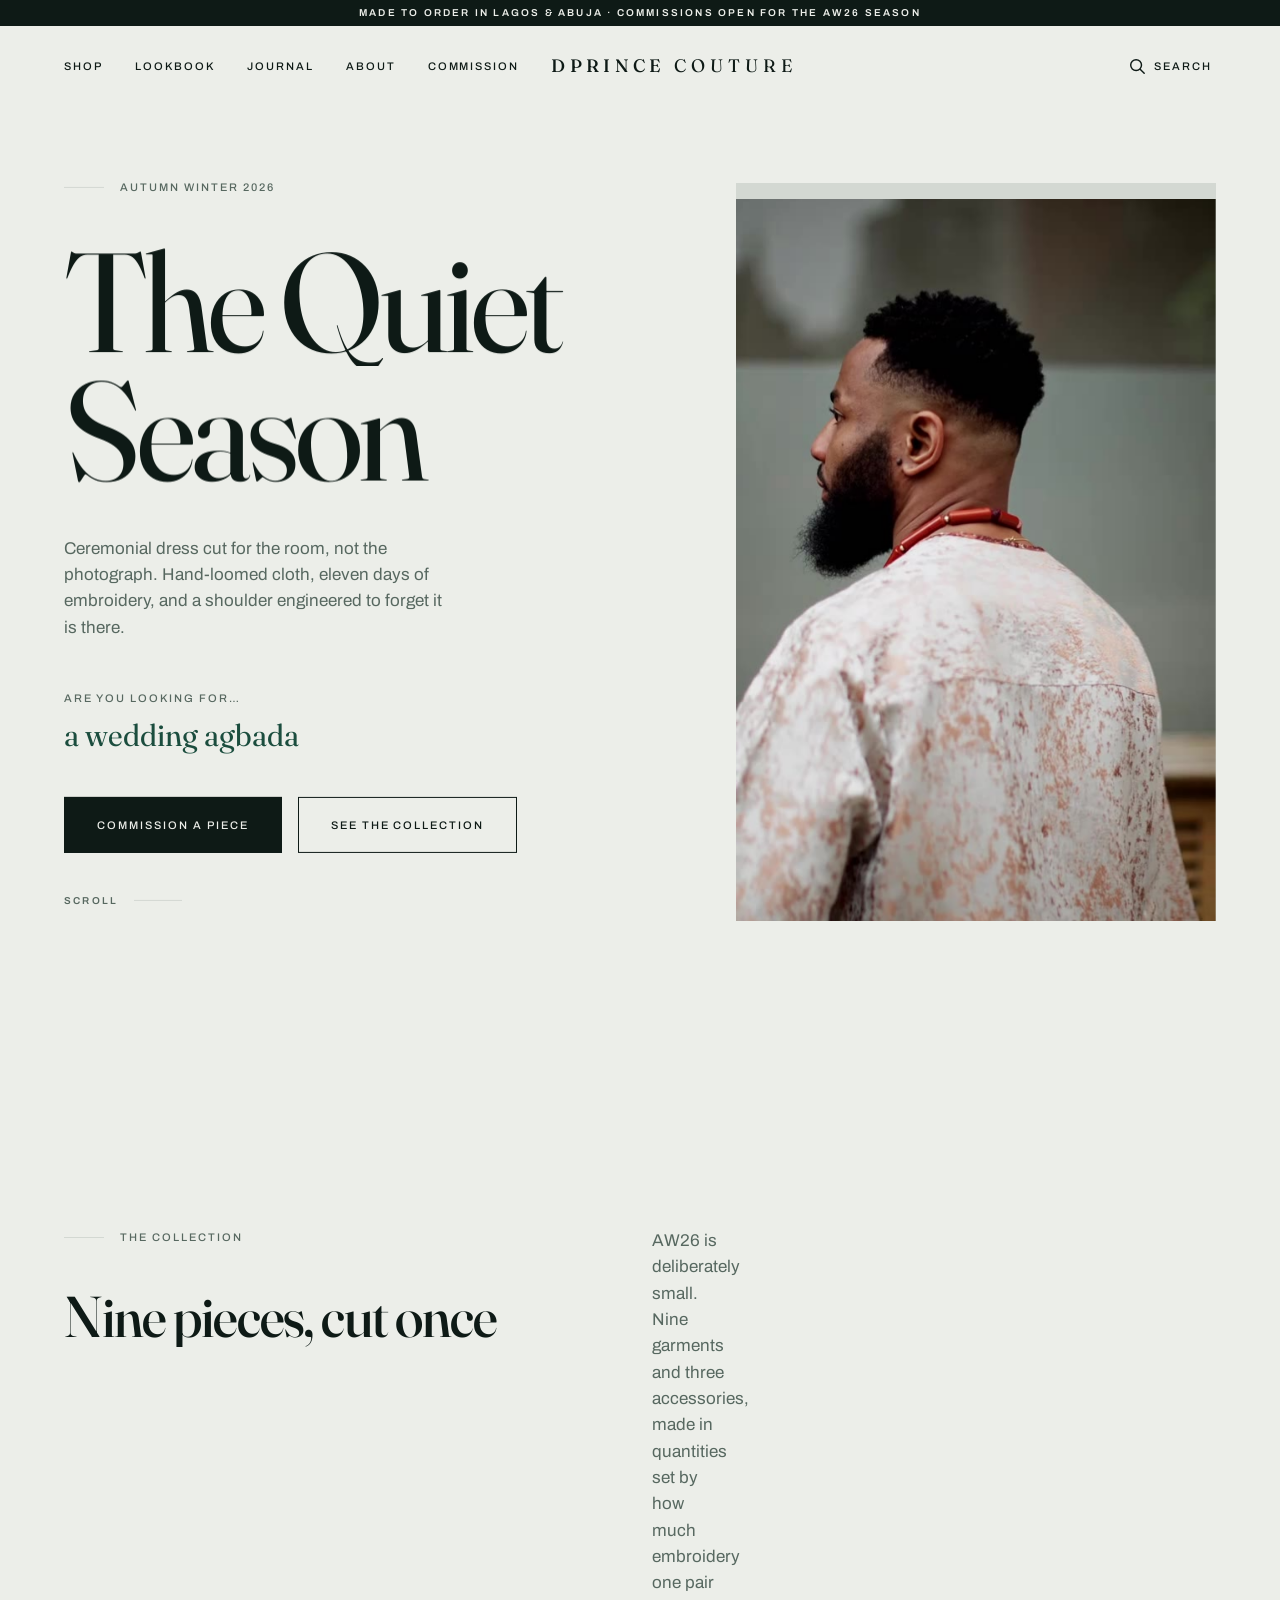
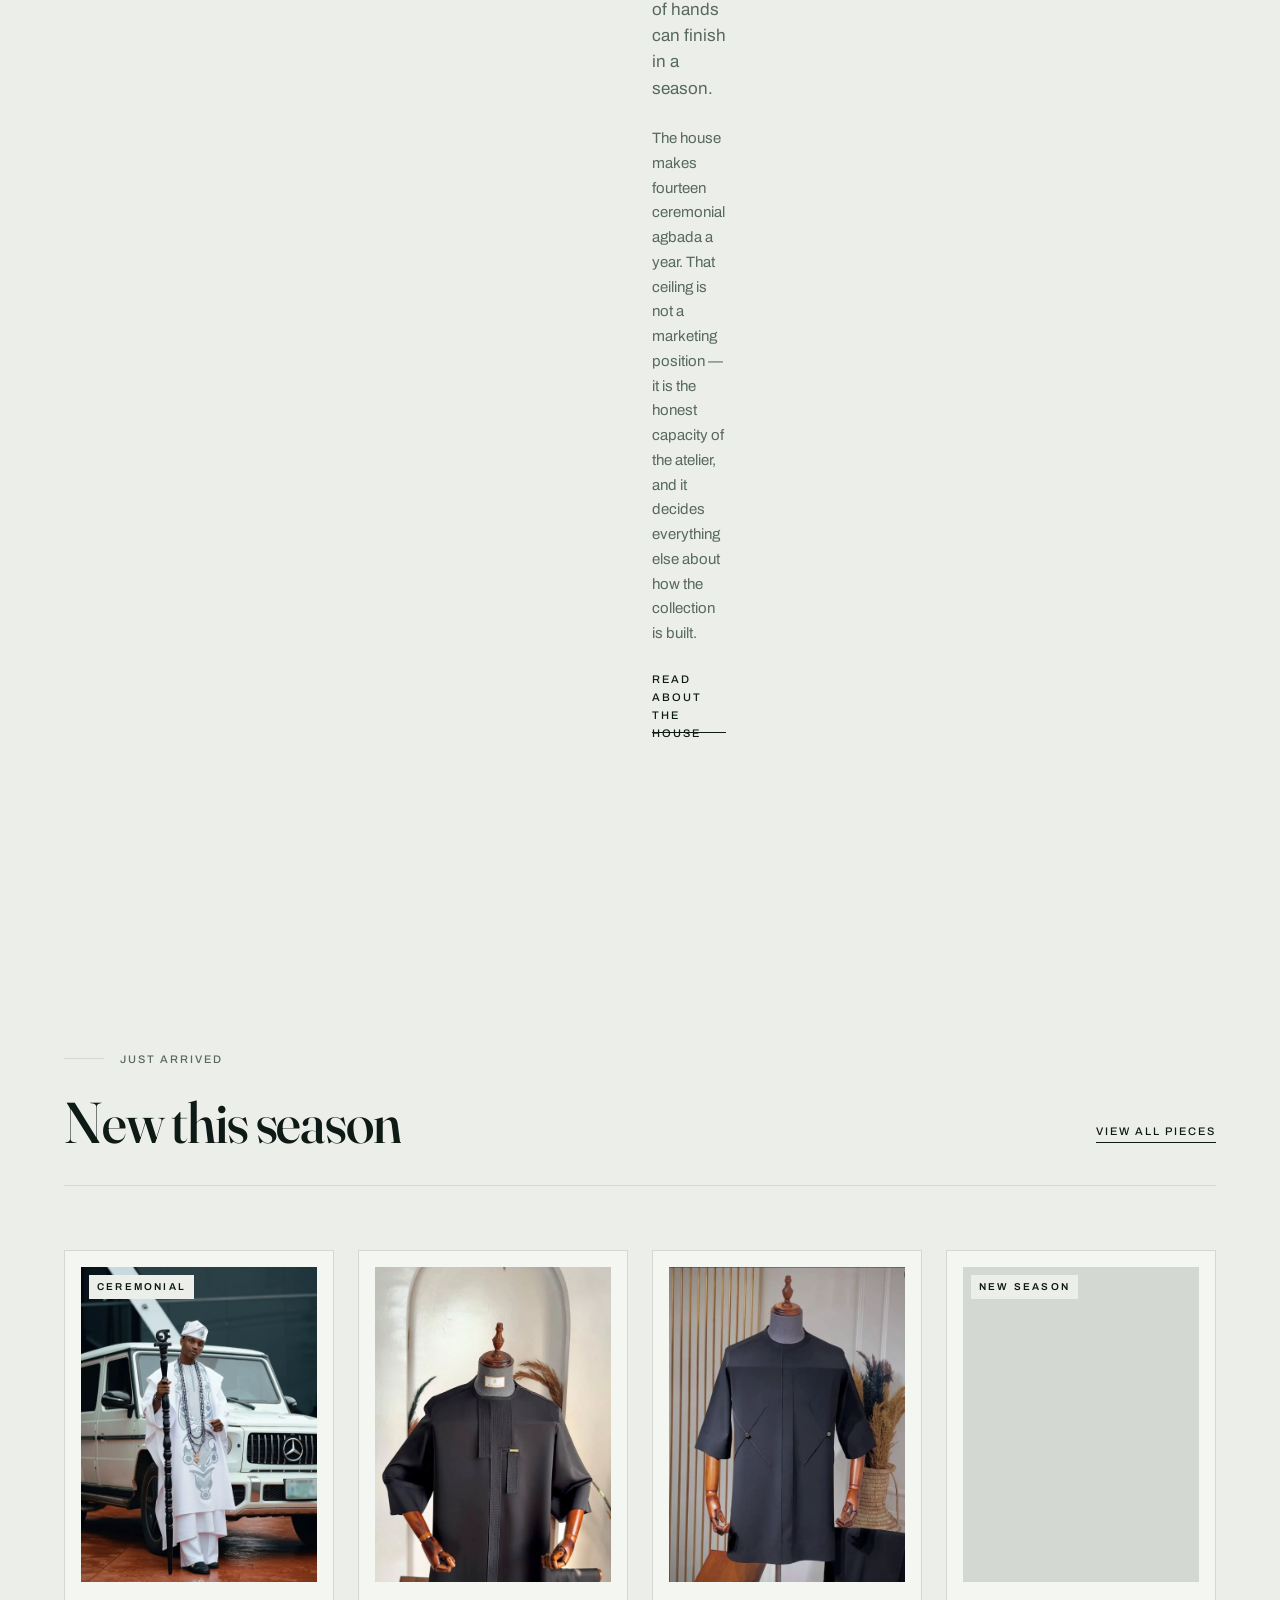
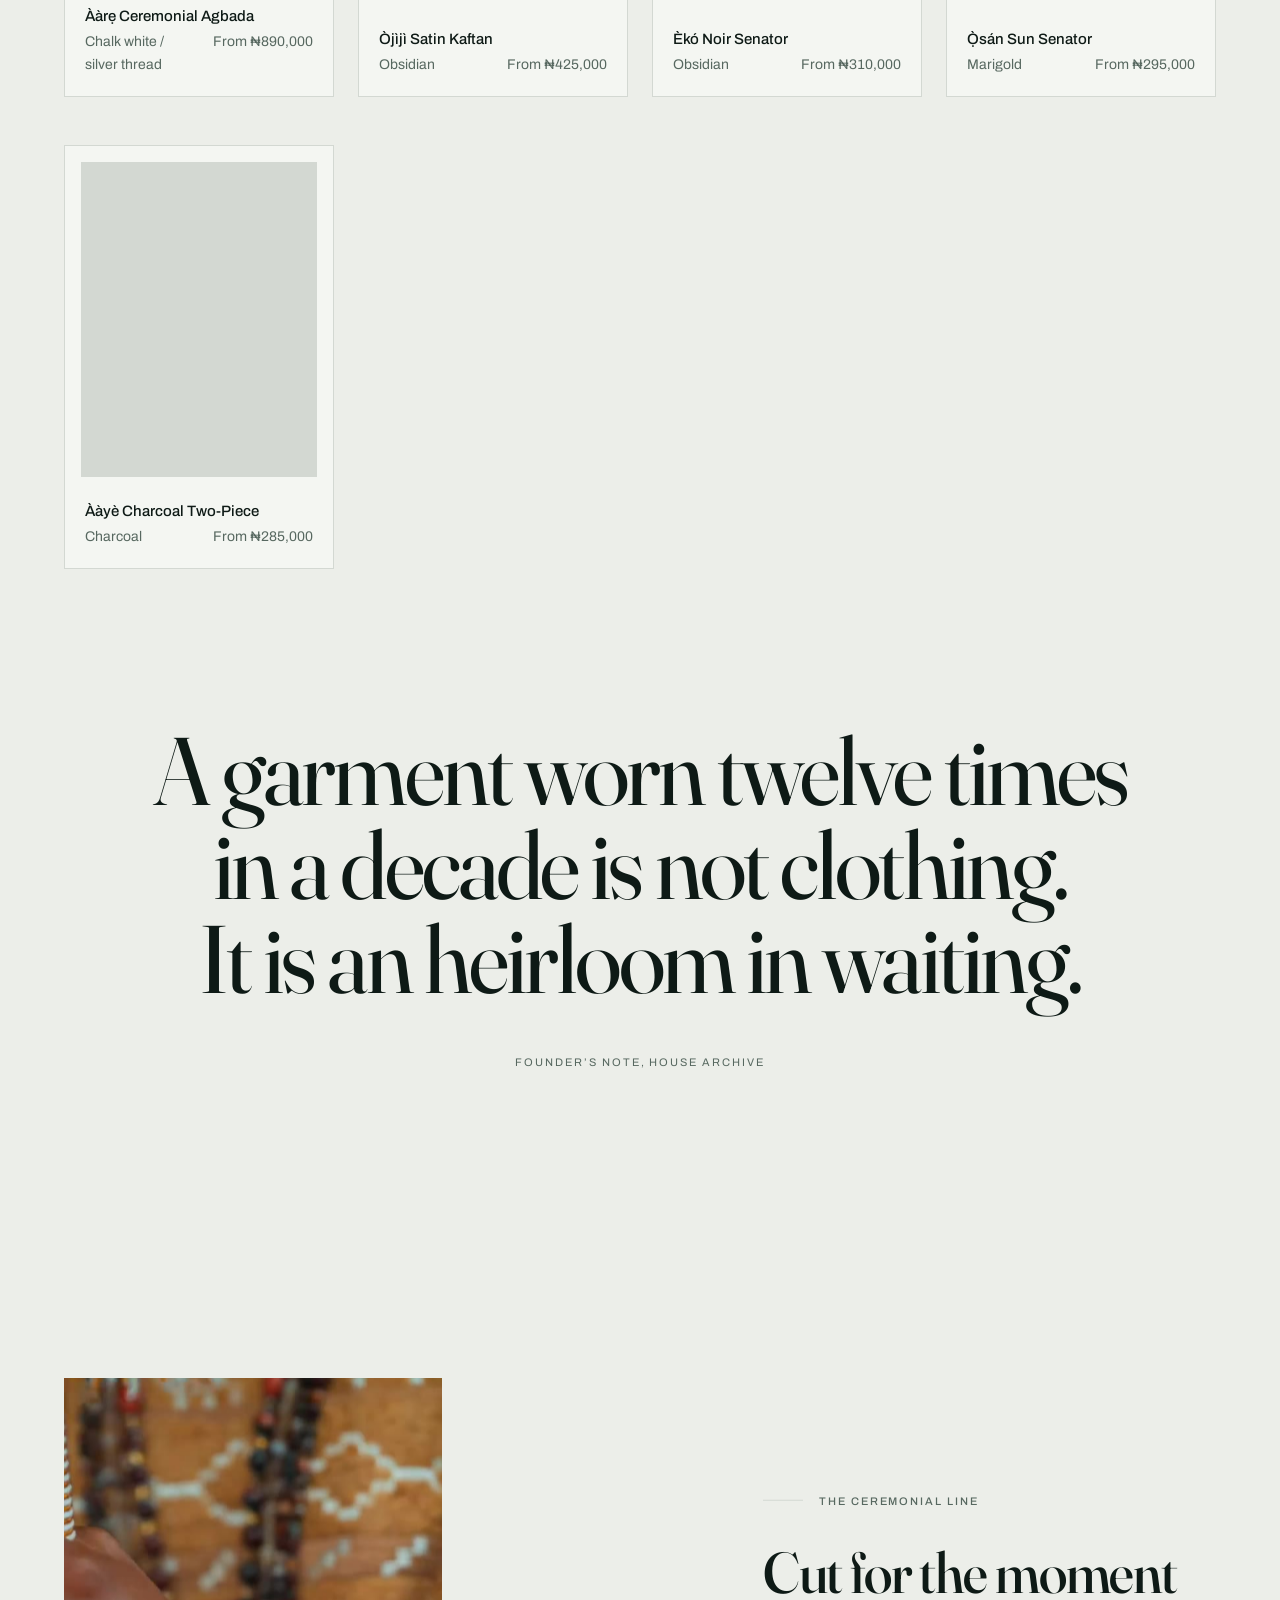
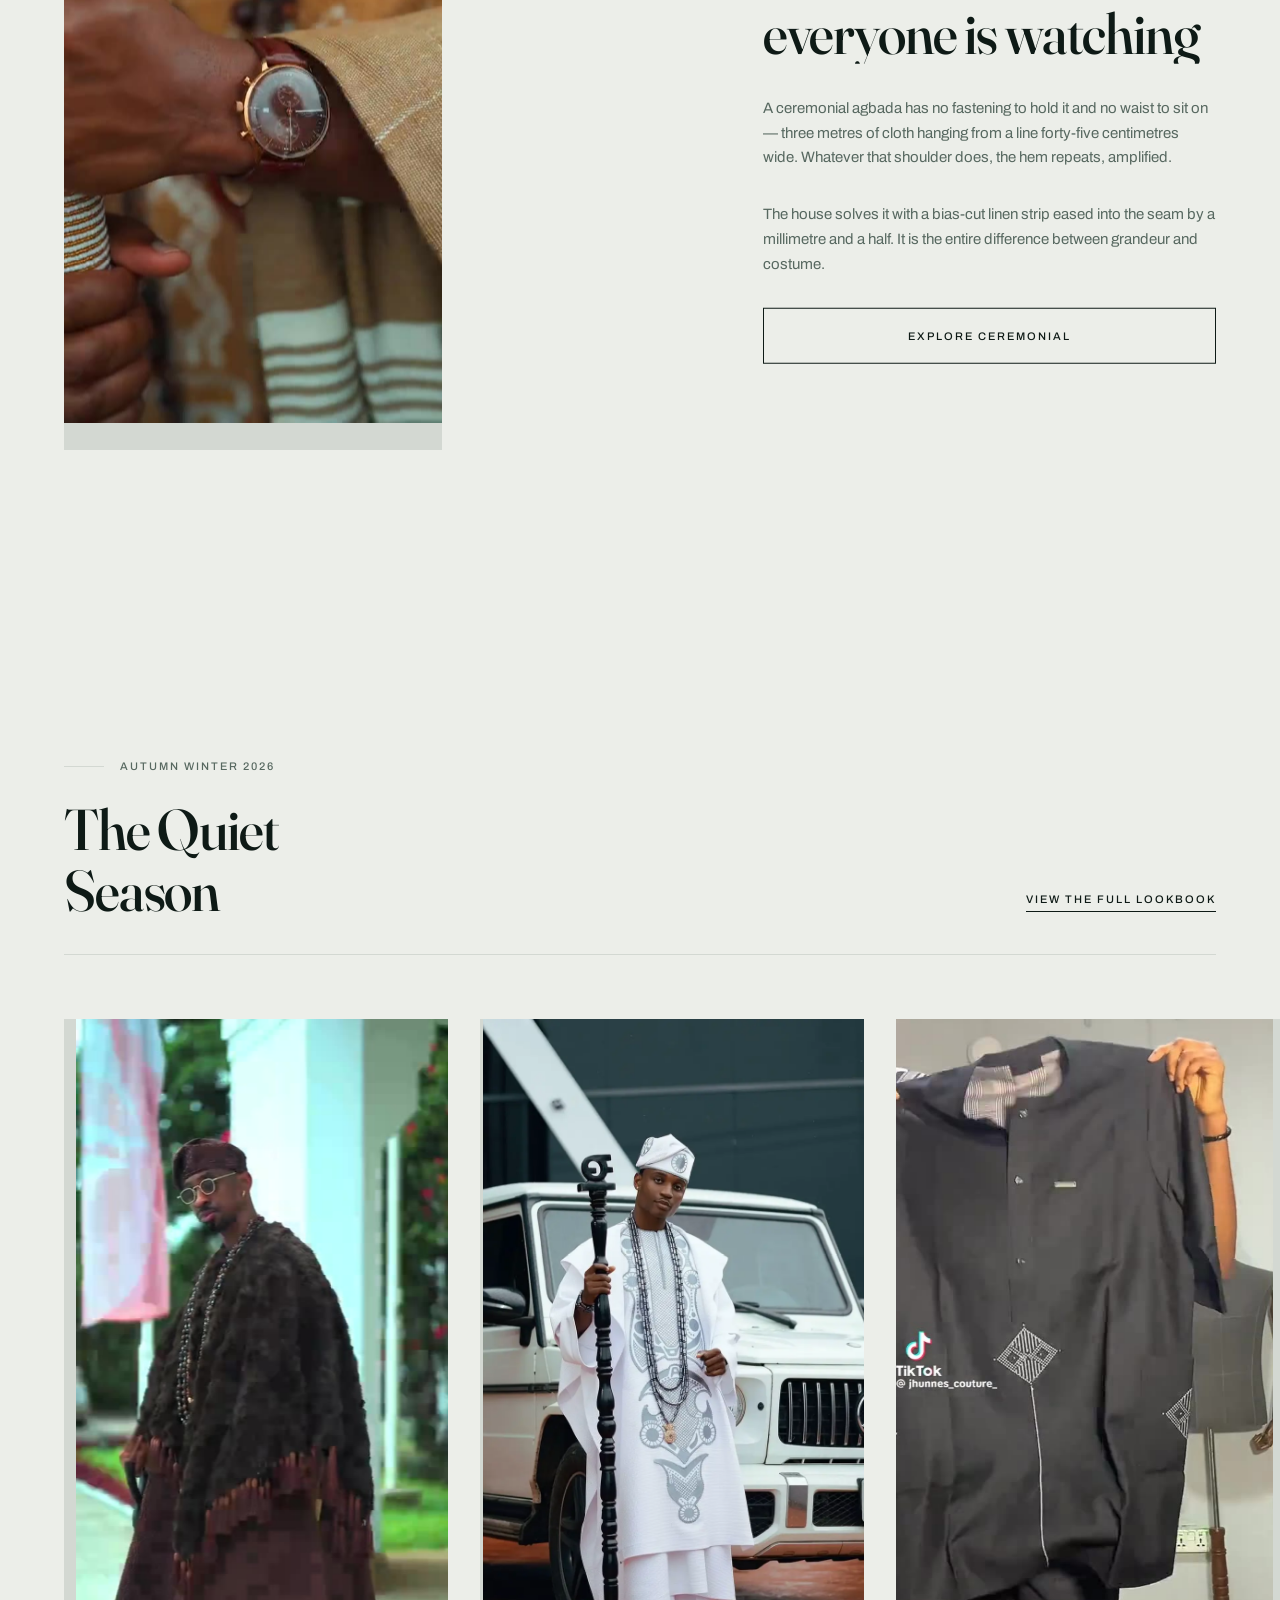
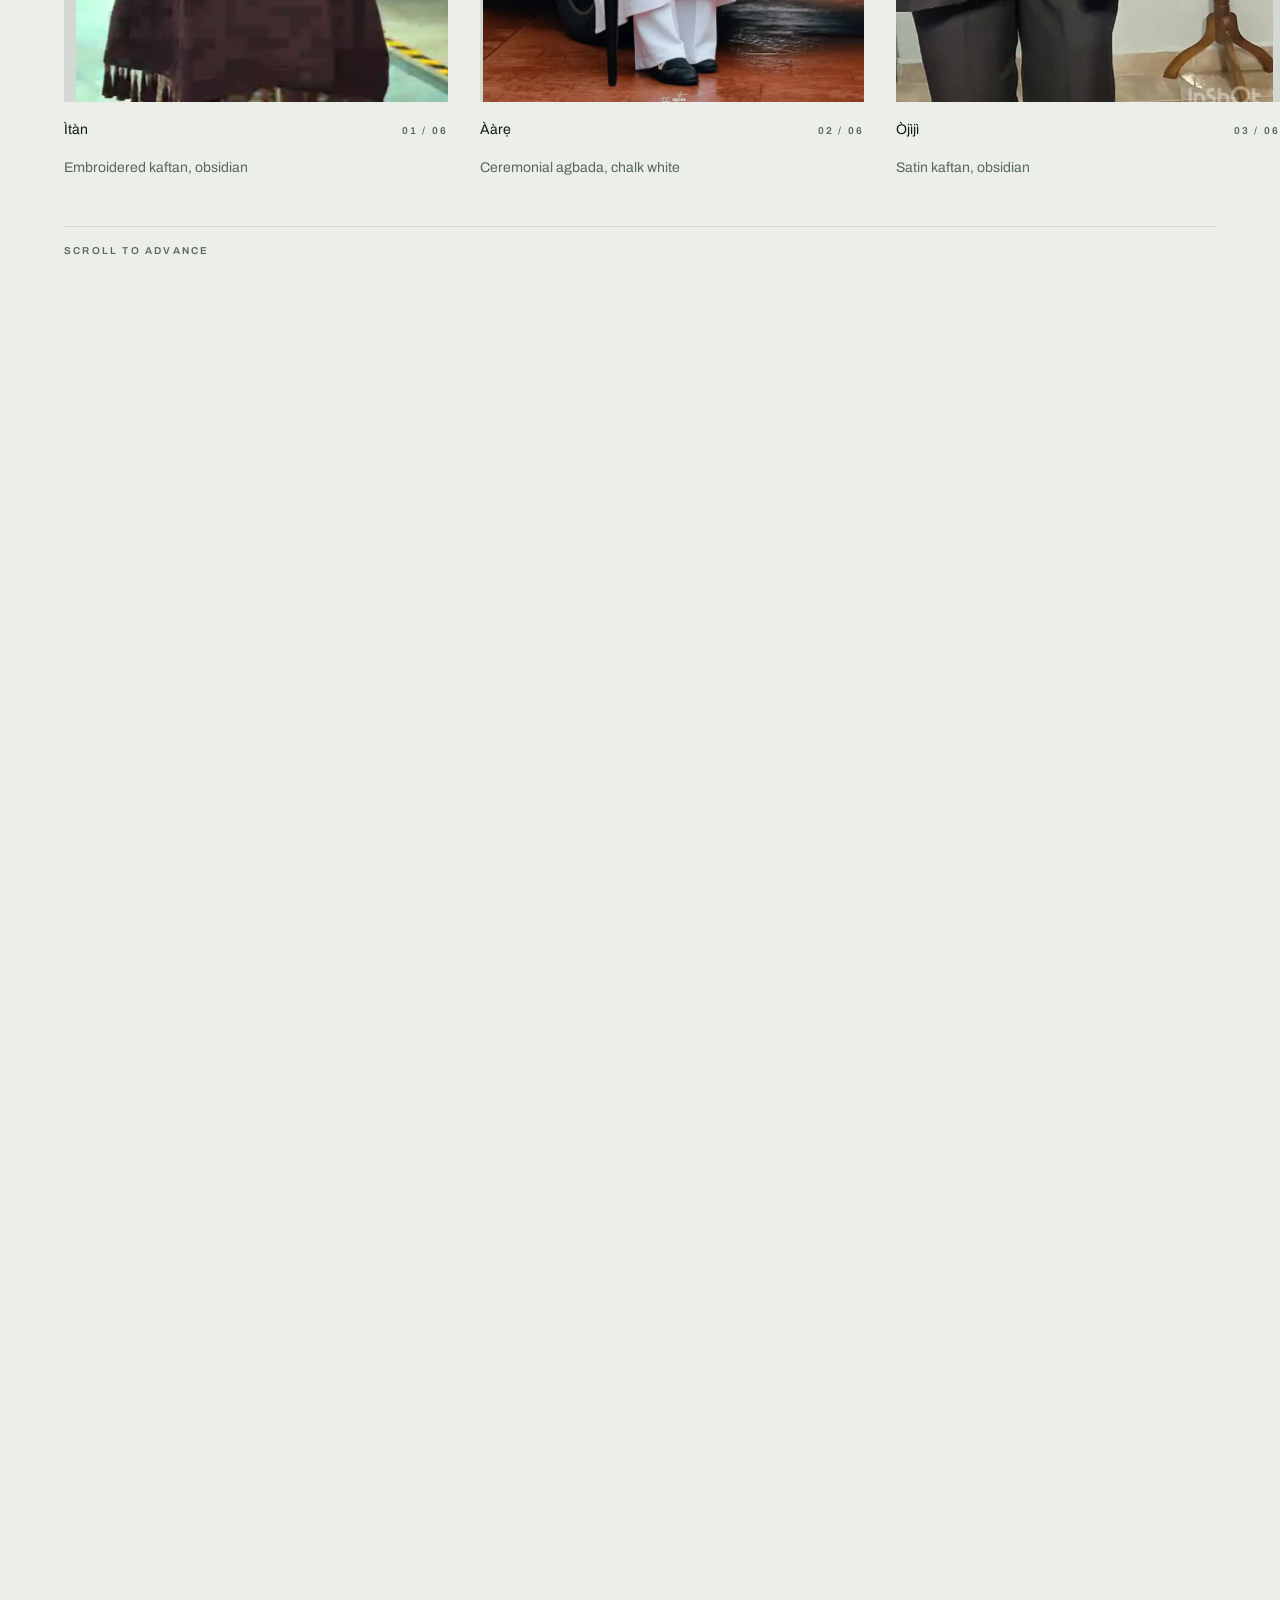
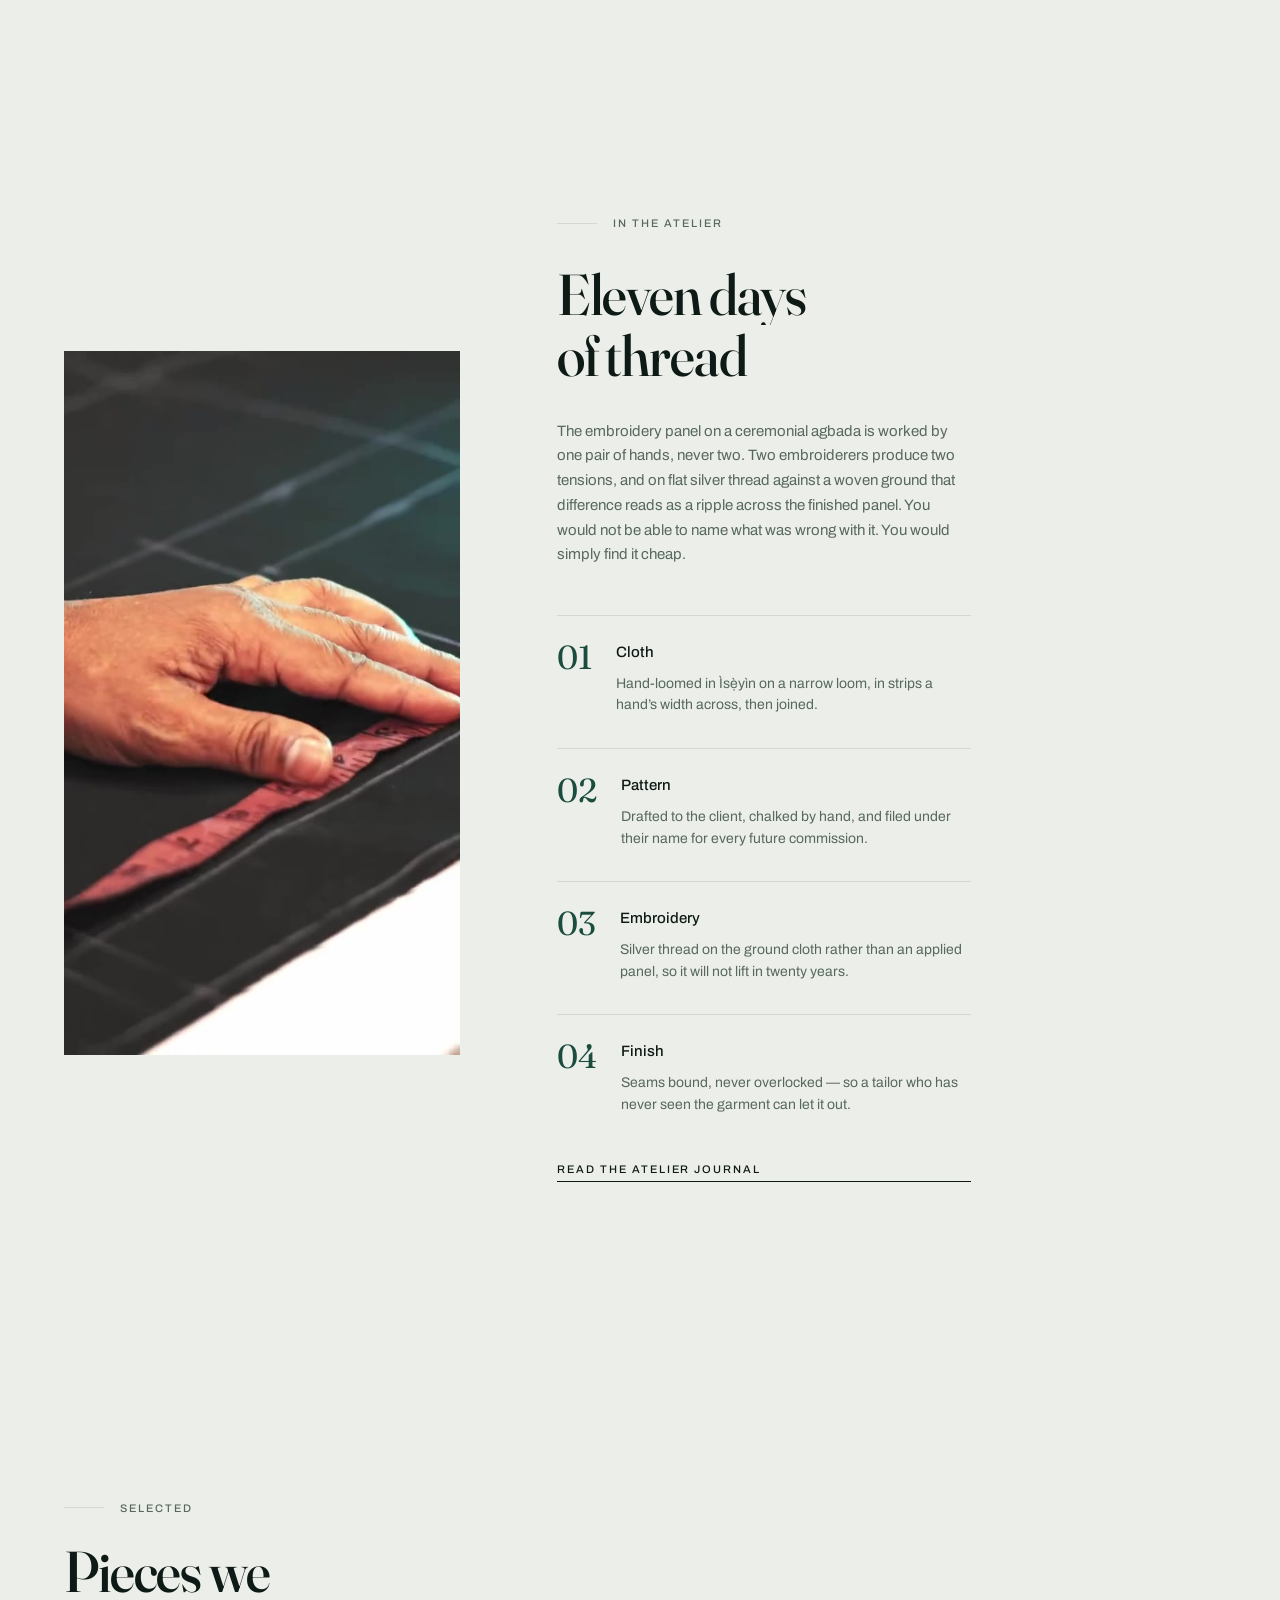
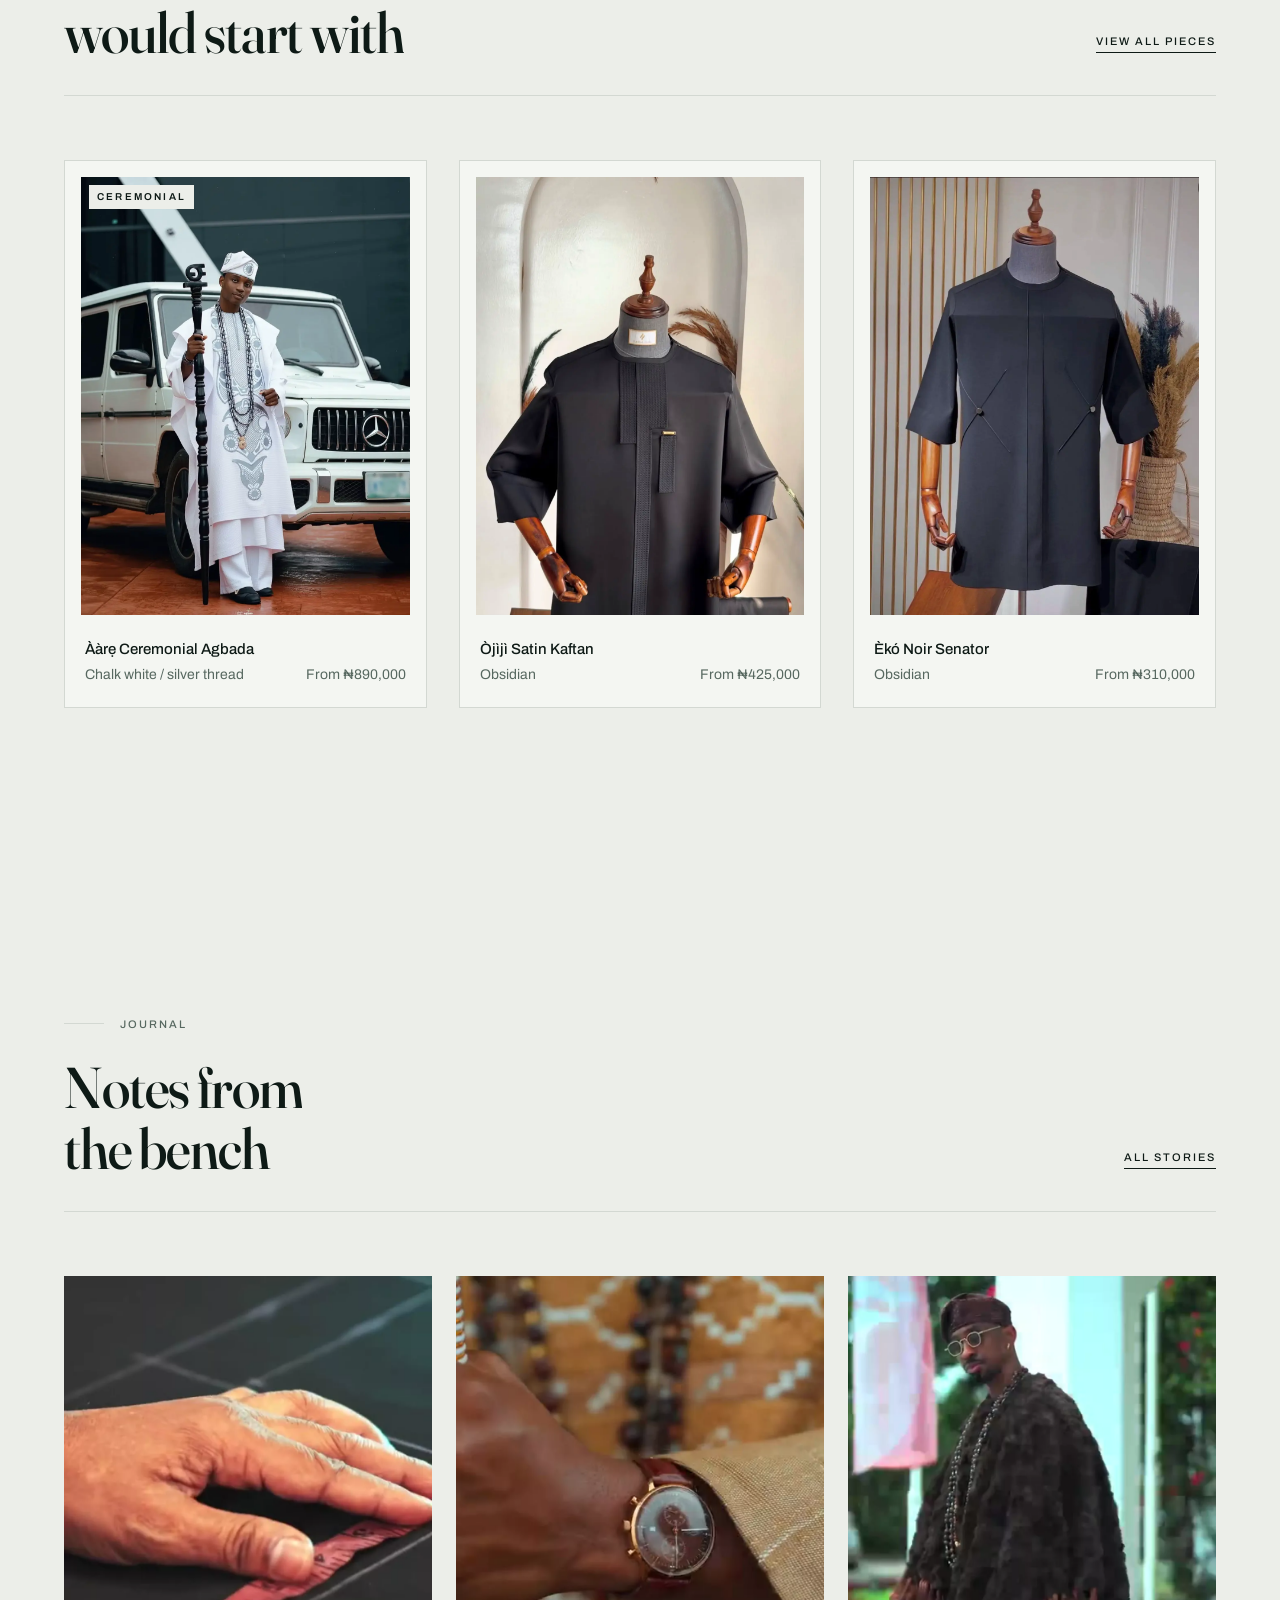
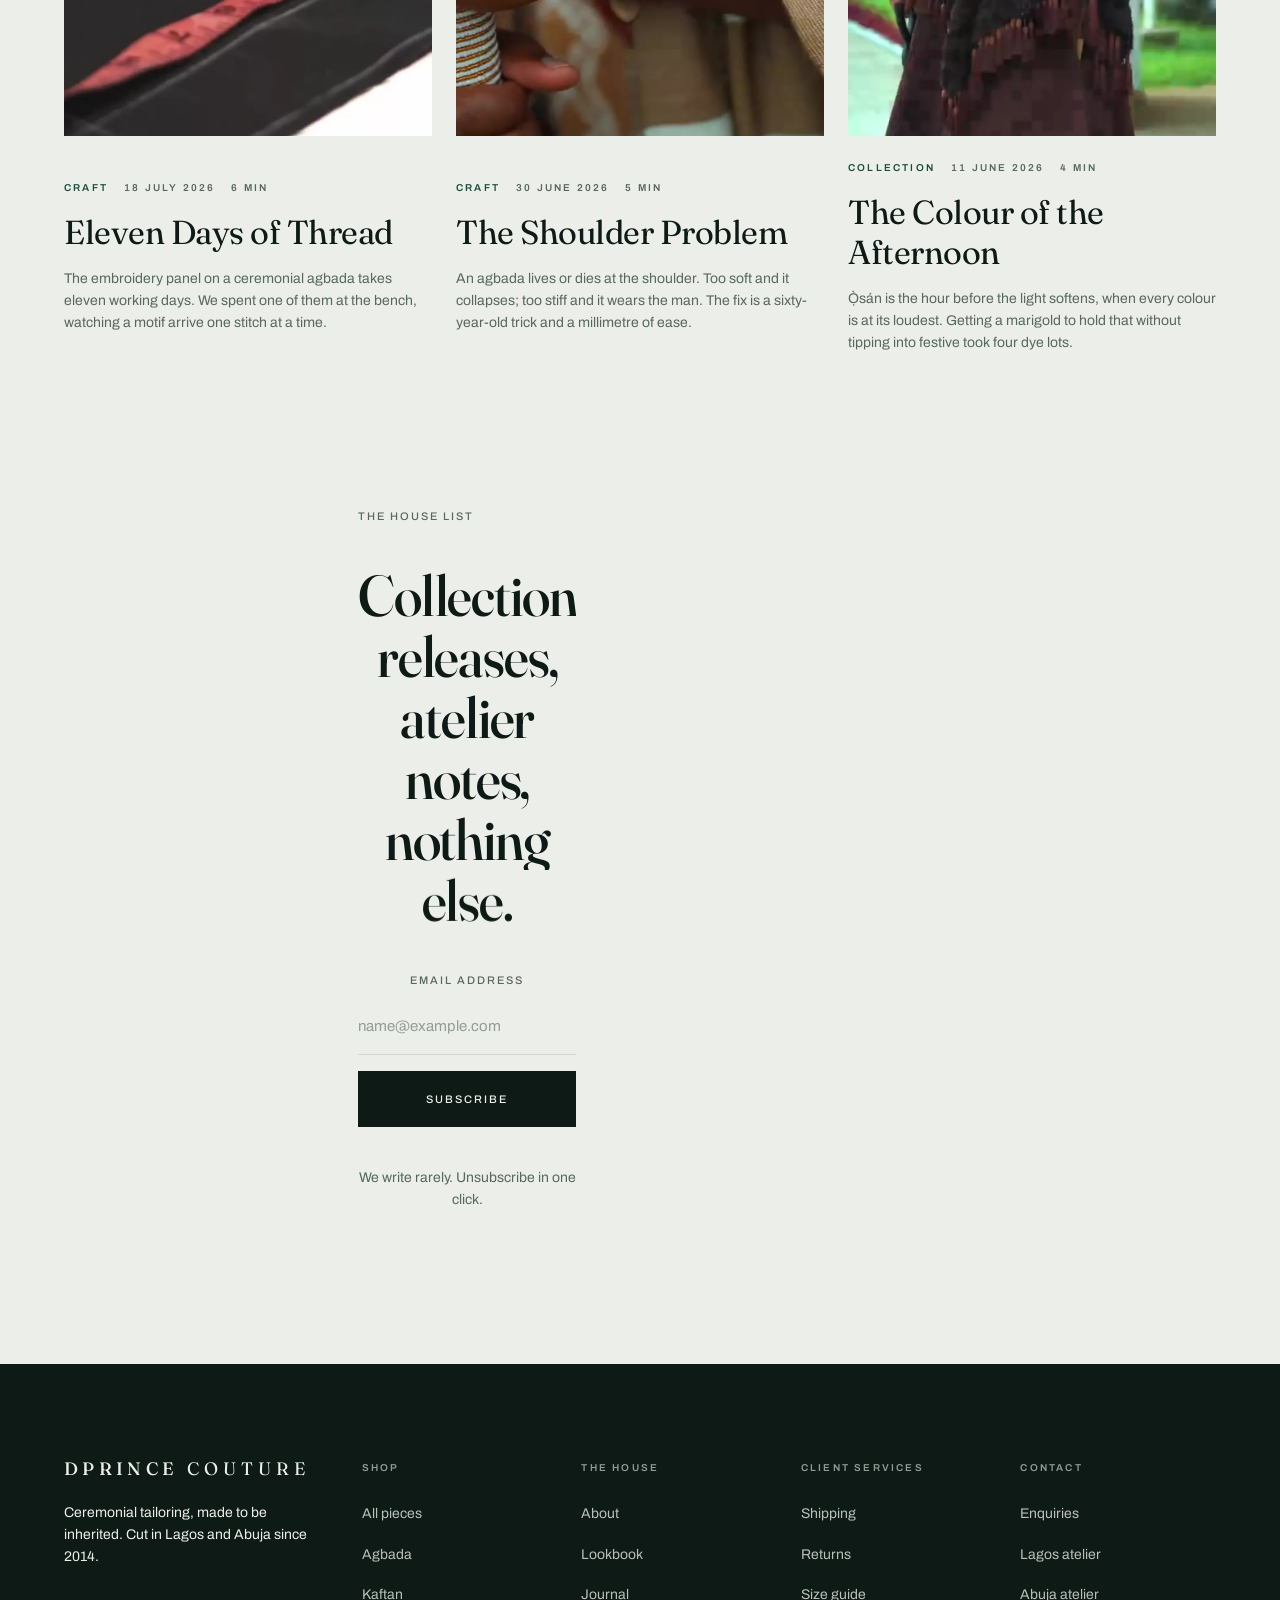
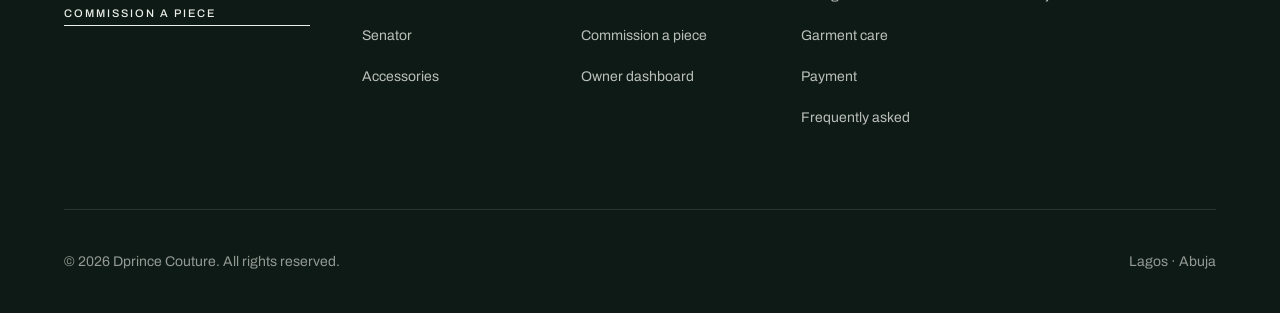
==== commit 5778e3e3: "Replace the shop with a commission house: no cart, add search + dashboard The house makes to order, " ====
--- a/index.html
+++ b/index.html
@@ -5,7 +5,7 @@
 <meta name="viewport" content="width=device-width, initial-scale=1">
 <title>Dprince Couture — Ceremonial Tailoring, Lagos &amp; Abuja</title>
 <meta name="description" content="Ceremonial agbada, kaftan and senator tailoring, hand-cut in Lagos and Abuja. Made to be inherited.">
-<meta name="theme-color" content="#F1EDE4">
+<meta name="theme-color" content="#ECEEE9">
 <meta property="og:title" content="Dprince Couture — Ceremonial Tailoring, Lagos &amp; Abuja">
 <meta property="og:description" content="Ceremonial agbada, kaftan and senator tailoring, hand-cut in Lagos and Abuja. Made to be inherited.">
 <meta property="og:type" content="website">
@@ -39,7 +39,7 @@
 </div>
 
 <div class="announcement">
-  <p>Complimentary nationwide delivery on orders above &#8358;500,000</p>
+  <p>Made to order in Lagos &amp; Abuja &middot; Commissions open for the AW26 season</p>
 </div>
 
 <header class="site-header">
@@ -50,11 +50,11 @@
         <li><a class="nav-link" href="lookbook.html">Lookbook</a></li>
         <li><a class="nav-link" href="journal.html">Journal</a></li>
         <li><a class="nav-link" href="about.html">About</a></li>
-        <li><a class="nav-link" href="booking.html">Booking</a></li>
+        <li><a class="nav-link" href="commission.html">Commission</a></li>
       </ul>
       <button type="button" class="menu-toggle" data-menu-toggle
               aria-expanded="false" aria-controls="mobile-menu">
-        <span class="menu-toggle__bars" aria-hidden="true"><span></span><span></span></span>
+        <span class="menu-toggle__bars" aria-hidden="true"><span></span><span></span><span></span></span>
         <span>Menu</span>
       </button>
     </nav>
@@ -62,10 +62,14 @@
     <a class="wordmark" href="index.html" aria-label="Dprince Couture, home">DPRINCE <span>COUTURE</span></a>
 
     <div class="header-utils">
-      <button type="button" class="bag-button" data-cart-open aria-haspopup="dialog">
-        <span aria-hidden="true">Bag</span>
-        <span class="bag-count" data-bag-count aria-hidden="true">0</span>
-        <span class="visually-hidden" data-bag-label>0 items in bag. Open shopping bag.</span>
+      <button type="button" class="header-action" data-search-open
+              aria-expanded="false" aria-controls="search-overlay">
+        <svg viewBox="0 0 20 20" fill="none" aria-hidden="true" focusable="false">
+          <circle cx="9" cy="9" r="6" stroke="currentColor" stroke-width="1.6"/>
+          <path d="M13.5 13.5 18 18" stroke="currentColor" stroke-width="1.6" stroke-linecap="round"/>
+        </svg>
+        <span>Search</span>
+        <span class="visually-hidden">the collection</span>
       </button>
     </div>
   </div>
@@ -82,10 +86,11 @@
       <li><a class="mobile-menu__link" href="lookbook.html">Lookbook</a></li>
       <li><a class="mobile-menu__link" href="journal.html">Journal</a></li>
       <li><a class="mobile-menu__link" href="about.html">About</a></li>
-      <li><a class="mobile-menu__link" href="booking.html">Booking</a></li>
+      <li><a class="mobile-menu__link" href="commission.html">Commission</a></li>
     </ul>
   </nav>
   <div class="mobile-menu__foot">
+    <a class="link small" href="commission.html">Commission a piece</a>
     <a class="link small" href="contact.html">Contact the atelier</a>
     <a class="link small" href="client-services.html">Client services</a>
   </div>
@@ -104,8 +109,13 @@
             Ceremonial dress cut for the room, not the photograph. Hand-loomed cloth,
             eleven days of embroidery, and a shoulder engineered to forget it is there.
           </p>
-          <div class="hero__cta">
-            <a class="btn btn--primary" href="shop.html" data-cursor="Enter">Discover the collection</a>
+          <div class="hero__prompt">
+            <p class="hero__prompt-lead">Are you looking for&hellip;</p>
+            <p class="hero__prompt-rotator" data-hero-rotator aria-live="off"></p>
+          </div>
+          <div class="hero__cta cluster">
+            <a class="btn btn--primary" href="commission.html" data-cursor="Start">Commission a piece</a>
+            <a class="btn btn--secondary" href="shop.html" data-cursor="Enter">See the collection</a>
           </div>
           <p class="hero__scroll">Scroll</p>
         </div>
@@ -393,7 +403,7 @@
       <div class="footer-brand">
         <span class="wordmark">DPRINCE <span>COUTURE</span></span>
         <p class="small">Ceremonial tailoring, made to be inherited. Cut in Lagos and Abuja since 2014.</p>
-        <a class="btn-text" href="booking.html">Book an appointment</a>
+        <a class="btn-text" href="commission.html">Commission a piece</a>
       </div>
 
       <div class="footer-col">
@@ -413,7 +423,8 @@
           <li><a href="about.html">About</a></li>
           <li><a href="lookbook.html">Lookbook</a></li>
           <li><a href="journal.html">Journal</a></li>
-          <li><a href="booking.html">Book an appointment</a></li>
+          <li><a href="commission.html">Commission a piece</a></li>
+          <li><a href="dashboard.html">Owner dashboard</a></li>
         </ul>
       </div>
 
@@ -446,24 +457,21 @@
   </div>
 </footer>
 
-<div class="drawer-backdrop" data-cart-backdrop></div>
-
-<aside class="drawer" data-cart-drawer role="dialog" aria-modal="true"
-       aria-labelledby="drawer-heading" aria-hidden="true">
-  <div class="drawer__head">
-    <h2 class="d4" id="drawer-heading">Your bag</h2>
-    <button type="button" class="icon-btn" data-cart-close aria-label="Close bag">&times;</button>
-  </div>
-  <div class="drawer__body">
-    <ul class="cart-lines" data-cart-lines role="list"></ul>
-    <div data-cart-empty></div>
-  </div>
-  <div class="drawer__foot" data-cart-has-items hidden>
-    <div class="cart-totals" data-cart-totals></div>
-    <a class="btn btn--primary btn--block" href="cart.html">View bag &amp; checkout</a>
-    <button type="button" class="btn btn--ghost btn--block" data-cart-close>Continue shopping</button>
-  </div>
-</aside>
+<div class="search-overlay" id="search-overlay" data-search-overlay
+     role="dialog" aria-modal="true" aria-labelledby="search-heading" aria-hidden="true">
+  <div class="search-overlay__head">
+    <h2 class="label" id="search-heading">Search the collection</h2>
+    <button type="button" class="icon-btn" data-search-close aria-label="Close search">&times;</button>
+  </div>
+  <div class="search-field">
+    <label class="visually-hidden" for="search-input">Search for a style, colour or occasion</label>
+    <input type="search" id="search-input" data-search-input autocomplete="off"
+           placeholder="Agbada, kaftan, black&hellip;" spellcheck="false">
+  </div>
+  <p class="search-meta" data-search-meta aria-live="polite">Type to search the collection</p>
+  <div class="search-suggestions" data-search-suggestions></div>
+  <div class="search-results" data-search-results></div>
+</div>
 
 <script src="assets/vendor/gsap.min.js"></script>
 <script src="assets/vendor/ScrollTrigger.min.js"></script>
--- a/assets/css/tokens.css
+++ b/assets/css/tokens.css
@@ -6,29 +6,33 @@
 
 :root {
   /* ---- Colour -----------------------------------------------------------
-     Sampled from the AW26 campaign photography. Contrast ratios against
-     --bone are noted; anything failing WCAG 2.2 AA for text is marked. */
-  --bone:        #F1EDE4;  /* page ground                                   */
-  --cloth:       #F5F2EB;  /* raised surfaces, drawers, cards               */
-  --ink:         #131313;  /* primary text, footer ground      16.4:1  AAA  */
-  --slate:       #5C5F61;  /* muted text, metadata, prices      5.0:1  AA   */
-  --rule:        #DDD6C8;  /* hairlines, dividers, field underlines         */
-  --clay:        #A4562F;  /* accent, links, focus ring         5.1:1  AA   */
-  --bronze:      #8B5E3C;  /* secondary accent, categories                  */
-  --gold:        #B39055;  /* DECORATIVE ONLY — 2.6:1, never text           */
-  --error:       #8C2F1E;  /* validation                        6.4:1  AA   */
-  --success:     #3F5F45;  /* confirmation                      6.0:1  AA   */
+     Deep emerald, cool bone and antique gold. Emerald carries the ceremonial
+     register without quoting the flag literally, and white, black and
+     marigold garments all sit cleanly against a cool ground.
+
+     Contrast is measured against --bone. Anything that fails WCAG 2.2 AA for
+     text is marked and is restricted to decorative use in the stylesheets. */
+  --bone:        #ECEEE9;  /* page ground, cool paper                       */
+  --cloth:       #F4F6F2;  /* raised surfaces, panels, cards                */
+  --ink:         #0E1A16;  /* primary text, dark sections      15.0:1  AAA  */
+  --emerald:     #1B4D3E;  /* brand accent, links, focus ring   8.1:1  AAA  */
+  --sage:        #576860;  /* muted text, metadata              5.0:1  AA   */
+  --rule:        #D3D8D2;  /* hairlines, dividers, field underlines         */
+  --gold:        #C6A15B;  /* DECORATIVE on light — 2.0:1.                  */
+                           /* Legible as TEXT ON --ink only     7.5:1  AAA  */
+  --error:       #A03328;  /* validation                        5.9:1  AA   */
+  --success:     #2F6B4F;  /* confirmation                      5.6:1  AA   */
 
   /* Product swatch greys — display only, never used for text */
   --swatch-slate: #6B6E70;
 
   /* Alpha helpers */
-  --ink-a08: rgba(19, 19, 19, 0.08);
-  --ink-a16: rgba(19, 19, 19, 0.16);
-  --ink-a60: rgba(19, 19, 19, 0.60);
-  --ink-a88: rgba(19, 19, 19, 0.88);
-  --bone-a12: rgba(241, 237, 228, 0.12);
-  --bone-a60: rgba(241, 237, 228, 0.60);
+  --ink-a08: rgba(14, 26, 22, 0.08);
+  --ink-a16: rgba(14, 26, 22, 0.16);
+  --ink-a60: rgba(14, 26, 22, 0.60);
+  --ink-a88: rgba(14, 26, 22, 0.88);
+  --bone-a12: rgba(236, 238, 233, 0.12);
+  --bone-a60: rgba(236, 238, 233, 0.60);
 
   /* ---- Type families ----------------------------------------------------
      Fraunces replaced Bodoni Moda late in the build: Bodoni Moda ships no
@@ -138,7 +142,7 @@
   --z-base: 1;
   --z-sticky: 40;
   --z-header: 50;
-  --z-drawer: 70;
+  --z-overlay: 70;
   --z-menu: 80;
   --z-cursor: 90;
   --z-transition: 95;
--- a/assets/css/base.css
+++ b/assets/css/base.css
@@ -111,7 +111,7 @@
 .lead {
   font-size: var(--t-lead);
   line-height: var(--lh-lead);
-  color: var(--slate);
+  color: var(--sage);
   max-width: 52ch;
 }
 
@@ -135,8 +135,8 @@
   text-transform: uppercase;
 }
 
-.muted { color: var(--slate); }
-.accent { color: var(--clay); }
+.muted { color: var(--sage); }
+.accent { color: var(--emerald); }
 
 /* An eyebrow label with a leading rule */
 .eyebrow {
@@ -147,7 +147,7 @@
   font-weight: var(--w-medium);
   letter-spacing: var(--ls-label);
   text-transform: uppercase;
-  color: var(--slate);
+  color: var(--sage);
 }
 .eyebrow::before {
   content: '';
@@ -171,7 +171,7 @@
   transition: text-decoration-color var(--dur-fast) var(--ease-out),
               color var(--dur-fast) var(--ease-out);
 }
-.link:hover { text-decoration-color: var(--clay); color: var(--clay); }
+.link:hover { text-decoration-color: var(--emerald); color: var(--emerald); }
 
 /* ---- Focus --------------------------------------------------------------
    Never removed. Clay reads against both the bone ground and the ink footer. */
@@ -179,7 +179,7 @@
 :focus { outline: none; }
 
 :focus-visible {
-  outline: var(--border-thick) solid var(--clay);
+  outline: var(--border-thick) solid var(--emerald);
   outline-offset: 3px;
 }
 
--- a/assets/css/components.css
+++ b/assets/css/components.css
@@ -108,7 +108,9 @@
   gap: var(--s4);
 }
 
-.bag-button {
+/* Header action — search. The house takes commissions rather than orders,
+   so there is no bag; finding a style is the job this control does. */
+.header-action {
   position: relative;
   display: inline-flex;
   align-items: center;
@@ -121,23 +123,94 @@
   font-weight: var(--w-medium);
   letter-spacing: var(--ls-label);
   text-transform: uppercase;
-}
-.bag-count {
-  display: inline-grid;
-  place-items: center;
-  min-width: 1.375rem;
-  height: 1.375rem;
-  padding-inline: 0.3rem;
-  border: var(--border) solid currentColor;
-  border-radius: 50%;
-  font-size: var(--t-micro);
-  font-weight: var(--w-semi);
-  letter-spacing: 0;
-  line-height: 1;
-}
-.bag-count.is-filled { background-color: var(--clay); border-color: var(--clay); color: var(--bone); }
-
-/* Hamburger — hidden until tablet */
+  transition: color var(--dur-fast) var(--ease-out);
+}
+.header-action:hover { color: var(--emerald); }
+.header-action svg { width: 18px; height: 18px; flex: none; }
+
+/* ==========================================================================
+   SEARCH OVERLAY
+   ========================================================================== */
+
+.search-overlay {
+  position: fixed;
+  inset: 0;
+  z-index: var(--z-menu);
+  background-color: var(--bone);
+  padding: var(--s5) var(--margin-x) var(--s8);
+  display: flex;
+  flex-direction: column;
+  visibility: hidden;
+  opacity: 0;
+}
+.search-overlay.is-open { visibility: visible; }
+
+.search-overlay__head {
+  display: flex;
+  align-items: center;
+  justify-content: space-between;
+  gap: var(--s4);
+  min-height: 3rem;
+  margin-block-end: var(--s7);
+}
+
+.search-field {
+  position: relative;
+  border-block-end: var(--border-thick) solid var(--ink);
+  margin-block-end: var(--s5);
+}
+.search-field input {
+  width: 100%;
+  padding: var(--s3) 0;
+  border: 0;
+  background: transparent;
+  font-family: var(--font-display);
+  font-size: clamp(1.75rem, 5vw, 3rem);
+  font-weight: var(--w-display);
+  font-variation-settings: 'opsz' 96;
+  line-height: 1.1;
+  color: var(--ink);
+}
+.search-field input:focus-visible { outline: none; }
+.search-field input::placeholder { color: var(--rule); }
+
+.search-meta {
+  font-size: var(--t-label);
+  letter-spacing: var(--ls-label);
+  text-transform: uppercase;
+  color: var(--sage);
+  margin-block-end: var(--s5);
+}
+
+.search-results {
+  flex: 1;
+  overflow-y: auto;
+  display: grid;
+  grid-template-columns: repeat(4, minmax(0, 1fr));
+  gap: var(--s6) var(--gutter);
+  align-content: start;
+}
+
+.search-suggestions { display: flex; flex-wrap: wrap; gap: var(--s2); }
+.search-suggestion {
+  min-height: var(--tap-min);
+  padding-inline: var(--s3);
+  border: var(--border) solid var(--rule);
+  font-size: var(--t-label);
+  letter-spacing: var(--ls-label);
+  text-transform: uppercase;
+  color: var(--sage);
+  transition: border-color var(--dur-fast) var(--ease-out), color var(--dur-fast) var(--ease-out);
+}
+.search-suggestion:hover { border-color: var(--ink); color: var(--ink); }
+
+@media (max-width: 1023px) { .search-results { grid-template-columns: repeat(3, minmax(0, 1fr)); } }
+@media (max-width: 767px)  { .search-results { grid-template-columns: repeat(2, minmax(0, 1fr)); } }
+
+/* Hamburger — hidden until tablet.
+   Three bars at 2px, not two at 1px: hairline rules read as decoration on a
+   phone screen and get missed entirely. This is a control, so it is drawn
+   like one. */
 .menu-toggle {
   display: none;
   align-items: center;
@@ -152,14 +225,19 @@
 .menu-toggle__bars {
   display: grid;
   gap: 5px;
-  width: 22px;
+  width: 24px;
+  flex: none;
 }
 .menu-toggle__bars span {
   display: block;
-  height: 1px;
+  height: 2px;
   background-color: currentColor;
   transition: transform var(--dur-fast) var(--ease-out),
               opacity var(--dur-fast) var(--ease-out);
+}
+/* Middle bar shortens on hover — a small sign the control is live */
+@media (hover: hover) and (pointer: fine) {
+  .menu-toggle:hover .menu-toggle__bars span:nth-child(2) { transform: scaleX(0.6); transform-origin: left; }
 }
 
 /* ==========================================================================
@@ -237,7 +315,7 @@
 }
 
 .btn--primary { background-color: var(--ink); color: var(--bone); border-color: var(--ink); }
-.btn--primary:hover:not(:disabled) { background-color: var(--clay); border-color: var(--clay); }
+.btn--primary:hover:not(:disabled) { background-color: var(--emerald); border-color: var(--emerald); }
 
 .btn--secondary { background-color: transparent; color: var(--ink); border-color: var(--ink); }
 .btn--secondary:hover:not(:disabled) { background-color: var(--ink); color: var(--bone); }
@@ -297,9 +375,9 @@
   font-weight: var(--w-medium);
   letter-spacing: var(--ls-label);
   text-transform: uppercase;
-  color: var(--slate);
-}
-.field__label .req { color: var(--clay); }
+  color: var(--sage);
+}
+.field__label .req { color: var(--emerald); }
 
 .field__control {
   width: 100%;
@@ -313,21 +391,21 @@
   color: var(--ink);
   transition: border-color var(--dur-fast) var(--ease-out);
 }
-.field__control::placeholder { color: var(--slate); opacity: 0.6; }
-.field__control:hover { border-block-end-color: var(--slate); }
+.field__control::placeholder { color: var(--sage); opacity: 0.6; }
+.field__control:hover { border-block-end-color: var(--sage); }
 .field__control:focus-visible {
   border-block-end-width: var(--border-thick);
   border-block-end-color: var(--ink);
   outline: none;
 }
 /* Keyboard focus still needs a visible ring for users who miss the underline */
-.field__control:focus-visible { box-shadow: 0 2px 0 0 var(--clay); }
+.field__control:focus-visible { box-shadow: 0 2px 0 0 var(--emerald); }
 
 textarea.field__control { min-height: 8rem; resize: vertical; line-height: var(--lh-body); }
 
 select.field__control {
   appearance: none;
-  background-image: url("data:image/svg+xml,%3Csvg xmlns='http://www.w3.org/2000/svg' width='12' height='8' viewBox='0 0 12 8'%3E%3Cpath d='M1 1l5 5 5-5' fill='none' stroke='%235C5F61' stroke-width='1.2'/%3E%3C/svg%3E");
+  background-image: url("data:image/svg+xml,%3Csvg xmlns='http://www.w3.org/2000/svg' width='12' height='8' viewBox='0 0 12 8'%3E%3Cpath d='M1 1l5 5 5-5' fill='none' stroke='%23576860' stroke-width='1.2'/%3E%3C/svg%3E");
   background-repeat: no-repeat;
   background-position: right var(--s1) center;
   padding-inline-end: var(--s5);
@@ -370,7 +448,7 @@
   cursor: pointer;
   flex: none;
 }
-.field--check label { font-size: var(--t-small); line-height: var(--lh-lead); color: var(--slate); }
+.field--check label { font-size: var(--t-small); line-height: var(--lh-lead); color: var(--sage); }
 
 /* Radio cards — sizes, appointment types */
 .radio-cards { display: flex; flex-wrap: wrap; gap: var(--s2); }
@@ -400,14 +478,14 @@
               background-color var(--dur-fast) var(--ease-out),
               color var(--dur-fast) var(--ease-out);
 }
-.radio-card input:hover + .radio-card__face { border-color: var(--slate); }
+.radio-card input:hover + .radio-card__face { border-color: var(--sage); }
 .radio-card input:checked + .radio-card__face {
   background-color: var(--ink);
   border-color: var(--ink);
   color: var(--bone);
 }
 .radio-card input:focus-visible + .radio-card__face {
-  outline: var(--border-thick) solid var(--clay);
+  outline: var(--border-thick) solid var(--emerald);
   outline-offset: 3px;
 }
 .radio-card input:disabled + .radio-card__face {
@@ -431,7 +509,7 @@
   font-size: var(--t-small);
   letter-spacing: 0;
   text-transform: none;
-  color: var(--slate);
+  color: var(--sage);
   font-weight: var(--w-body);
 }
 .radio-card--wide input:checked + .radio-card__face .radio-card__meta { color: var(--bone-a60); }
@@ -462,9 +540,24 @@
 
 /* ==========================================================================
    PRODUCT CARD
-   ========================================================================== */
-
-.product-card { position: relative; display: grid; gap: var(--s3); }
+
+   Each image is mounted on a cloth panel with a margin, like a plate in a
+   museum catalogue. The supplied photography has wildly inconsistent
+   backgrounds — studio walls, living rooms, tripods — and a full-bleed grid
+   makes that read as carelessness. A consistent mount makes it read as a
+   catalogue instead, which is the house's reference anyway.
+   ========================================================================== */
+
+.product-card {
+  position: relative;
+  display: flex;
+  flex-direction: column;
+  background-color: var(--cloth);
+  border: var(--border) solid var(--rule);
+  padding: var(--s3);
+  transition: border-color var(--dur-base) var(--ease-out),
+              background-color var(--dur-base) var(--ease-out);
+}
 
 .product-card__media {
   position: relative;
@@ -483,16 +576,39 @@
 }
 .product-card__img--hover { opacity: 0; }
 
+/* Hover affordance — says what the card does, since nothing here is "buy" */
+.product-card__action {
+  position: absolute;
+  inset-inline: 0;
+  bottom: 0;
+  padding: var(--s3);
+  background: linear-gradient(to top, var(--ink-a88), transparent);
+  color: var(--bone);
+  font-size: var(--t-micro);
+  font-weight: var(--w-semi);
+  letter-spacing: var(--ls-micro);
+  text-transform: uppercase;
+  opacity: 0;
+  transform: translateY(8px);
+  transition: opacity var(--dur-base) var(--ease-out),
+              transform var(--dur-base) var(--ease-out);
+}
+
 @media (hover: hover) and (pointer: fine) {
-  .product-card:hover .product-card__img--hover { opacity: 1; transform: scale(1.03); }
-  .product-card:hover .product-card__img--main { transform: scale(1.03); }
+  .product-card:hover { border-color: var(--emerald); }
+  .product-card:hover .product-card__img--hover { opacity: 1; transform: scale(1.04); }
+  .product-card:hover .product-card__img--main { transform: scale(1.04); }
+  .product-card:hover .product-card__action { opacity: 1; transform: translateY(0); }
   .product-card:hover .product-card__name { text-decoration-color: var(--ink); }
 }
+/* Keyboard users get the same affordance the mouse gets */
+.product-card:focus-within { border-color: var(--emerald); }
+.product-card:focus-within .product-card__action { opacity: 1; transform: translateY(0); }
 
 .product-card__badge {
   position: absolute;
-  top: var(--s3);
-  left: var(--s3);
+  top: var(--s2);
+  left: var(--s2);
   z-index: 2;
   padding: var(--s1) var(--s2);
   background-color: var(--bone);
@@ -502,8 +618,14 @@
   letter-spacing: var(--ls-micro);
   text-transform: uppercase;
 }
-
-.product-card__body { display: grid; gap: var(--s1); }
+.product-card__badge--own { background-color: var(--emerald); color: var(--bone); }
+
+.product-card__body {
+  display: grid;
+  gap: var(--s1);
+  padding: var(--s4) var(--s1) var(--s1);
+  margin-block-start: auto;
+}
 
 .product-card__name {
   font-size: var(--t-body);
@@ -515,7 +637,7 @@
   text-decoration-thickness: 1px;
   transition: text-decoration-color var(--dur-fast) var(--ease-out);
 }
-/* The whole card is clickable, but only the name is the accessible link */
+/* Whole card is clickable; only the name is the accessible link */
 .product-card__link::after { content: ''; position: absolute; inset: 0; z-index: 1; }
 
 .product-card__meta {
@@ -524,9 +646,10 @@
   justify-content: space-between;
   gap: var(--s3);
   font-size: var(--t-small);
-  color: var(--slate);
-}
-.product-card__price { font-variant-numeric: tabular-nums; }
+  color: var(--sage);
+}
+/* Made to order, so every figure is a starting point, never a checkout price */
+.product-card__price { font-variant-numeric: tabular-nums; white-space: nowrap; }
 
 /* ==========================================================================
    FILTER BAR
@@ -552,7 +675,7 @@
   font-weight: var(--w-medium);
   letter-spacing: var(--ls-label);
   text-transform: uppercase;
-  color: var(--slate);
+  color: var(--sage);
   transition: color var(--dur-fast) var(--ease-out),
               border-color var(--dur-fast) var(--ease-out);
 }
@@ -560,7 +683,7 @@
 .filter-chip[aria-pressed='true'] { color: var(--ink); border-block-end-color: var(--ink); }
 
 .filter-meta { display: flex; align-items: center; gap: var(--s4); }
-.result-count { font-size: var(--t-small); color: var(--slate); font-variant-numeric: tabular-nums; }
+.result-count { font-size: var(--t-small); color: var(--sage); font-variant-numeric: tabular-nums; }
 
 .sort-select {
   min-height: var(--tap-min);
@@ -573,7 +696,7 @@
   letter-spacing: var(--ls-label);
   text-transform: uppercase;
   appearance: none;
-  background-image: url("data:image/svg+xml,%3Csvg xmlns='http://www.w3.org/2000/svg' width='12' height='8' viewBox='0 0 12 8'%3E%3Cpath d='M1 1l5 5 5-5' fill='none' stroke='%23131313' stroke-width='1.2'/%3E%3C/svg%3E");
+  background-image: url("data:image/svg+xml,%3Csvg xmlns='http://www.w3.org/2000/svg' width='12' height='8' viewBox='0 0 12 8'%3E%3Cpath d='M1 1l5 5 5-5' fill='none' stroke='%230E1A16' stroke-width='1.2'/%3E%3C/svg%3E");
   background-repeat: no-repeat;
   background-position: right center;
   cursor: pointer;
@@ -588,46 +711,23 @@
 }
 
 /* ==========================================================================
-   CART DRAWER
-   ========================================================================== */
-
-.drawer-backdrop {
-  position: fixed;
-  inset: 0;
-  z-index: var(--z-drawer);
-  background-color: var(--ink-a60);
-  opacity: 0;
-  visibility: hidden;
-}
-.drawer-backdrop.is-open { visibility: visible; }
-
-.drawer {
-  position: fixed;
-  top: 0;
-  right: 0;
-  bottom: 0;
-  z-index: calc(var(--z-drawer) + 1);
-  width: min(30rem, 100vw);
+   NOTICE — used wherever the site must state a limit plainly
+   (demo-mode form delivery, browser-only dashboard storage)
+   ========================================================================== */
+
+.notice {
+  padding: var(--s4);
+  border: var(--border) solid var(--rule);
+  border-left: 3px solid var(--emerald);
   background-color: var(--cloth);
-  box-shadow: var(--shadow-overlay);
-  display: flex;
-  flex-direction: column;
-  transform: translateX(100%);
-  visibility: hidden;
-}
-.drawer.is-open { visibility: visible; }
-
-.drawer__head {
-  display: flex;
-  align-items: center;
-  justify-content: space-between;
-  gap: var(--s4);
-  padding: var(--s5) var(--s5) var(--s4);
-  border-block-end: var(--border) solid var(--rule);
-}
-.drawer__body { flex: 1; overflow-y: auto; padding: var(--s5); }
-.drawer__foot { padding: var(--s5); border-block-start: var(--border) solid var(--rule); display: grid; gap: var(--s4); }
-
+  font-size: var(--t-small);
+  line-height: var(--lh-lead);
+  color: var(--sage);
+}
+.notice strong { color: var(--ink); font-weight: var(--w-medium); }
+.notice--warn { border-left-color: var(--gold); }
+
+/* Icon button — overlay closers */
 .icon-btn {
   display: grid;
   place-items: center;
@@ -637,64 +737,7 @@
   line-height: 1;
   transition: color var(--dur-fast) var(--ease-out);
 }
-.icon-btn:hover { color: var(--clay); }
-
-/* Cart line item — shared by drawer and cart page */
-.cart-line {
-  display: grid;
-  grid-template-columns: 5rem 1fr;
-  gap: var(--s4);
-  padding-block: var(--s4);
-  border-block-end: var(--border) solid var(--rule);
-}
-.cart-line:first-child { padding-block-start: 0; }
-.cart-line__media { aspect-ratio: var(--ar-product); background-color: var(--rule); overflow: hidden; }
-.cart-line__media img { width: 100%; height: 100%; object-fit: cover; }
-.cart-line__body { display: grid; gap: var(--s2); align-content: start; }
-.cart-line__top { display: flex; justify-content: space-between; gap: var(--s3); align-items: baseline; }
-.cart-line__name { font-size: var(--t-small); font-weight: var(--w-medium); line-height: 1.4; }
-.cart-line__price { font-size: var(--t-small); font-variant-numeric: tabular-nums; white-space: nowrap; }
-.cart-line__meta { font-size: var(--t-small); color: var(--slate); }
-.cart-line__actions { display: flex; align-items: center; justify-content: space-between; gap: var(--s3); }
-.cart-line__remove {
-  font-size: var(--t-label);
-  letter-spacing: var(--ls-label);
-  text-transform: uppercase;
-  color: var(--slate);
-  text-decoration: underline;
-  text-underline-offset: 0.3em;
-  text-decoration-color: var(--rule);
-  min-height: var(--tap-min);
-}
-.cart-line__remove:hover { color: var(--error); text-decoration-color: var(--error); }
-
-.cart-totals { display: grid; gap: var(--s2); }
-.cart-total-row {
-  display: flex;
-  justify-content: space-between;
-  gap: var(--s3);
-  font-size: var(--t-small);
-  color: var(--slate);
-}
-.cart-total-row--grand {
-  padding-block-start: var(--s3);
-  border-block-start: var(--border) solid var(--rule);
-  color: var(--ink);
-  font-size: var(--t-body);
-  font-weight: var(--w-medium);
-}
-.cart-total-row span:last-child { font-variant-numeric: tabular-nums; }
-
-/* The frontend/production boundary — stated plainly, never disguised */
-.checkout-notice {
-  padding: var(--s4);
-  border: var(--border) solid var(--rule);
-  background-color: var(--bone);
-  font-size: var(--t-small);
-  line-height: var(--lh-lead);
-  color: var(--slate);
-}
-.checkout-notice strong { color: var(--ink); font-weight: var(--w-medium); }
+.icon-btn:hover { color: var(--emerald); }
 
 /* ==========================================================================
    ACCORDION
@@ -718,7 +761,7 @@
   text-transform: uppercase;
   transition: color var(--dur-fast) var(--ease-out);
 }
-.accordion__trigger:hover { color: var(--clay); }
+.accordion__trigger:hover { color: var(--emerald); }
 
 .accordion__icon { position: relative; width: 12px; height: 12px; flex: none; }
 .accordion__icon::before,
@@ -733,7 +776,7 @@
 .accordion__trigger[aria-expanded='true'] .accordion__icon::after { transform: translateX(-50%) scaleY(0); }
 
 .accordion__panel { overflow: hidden; height: 0; }
-.accordion__inner { padding-block-end: var(--s5); font-size: var(--t-body); line-height: var(--lh-body); color: var(--slate); max-width: 60ch; }
+.accordion__inner { padding-block-end: var(--s5); font-size: var(--t-body); line-height: var(--lh-body); color: var(--sage); max-width: 60ch; }
 
 /* ==========================================================================
    NEWSLETTER
@@ -888,7 +931,7 @@
   bottom: var(--s5);
   left: 50%;
   transform: translateX(-50%);
-  z-index: var(--z-drawer);
+  z-index: var(--z-menu);
   padding: var(--s3) var(--s5);
   background-color: var(--ink);
   color: var(--bone);
@@ -930,18 +973,23 @@
   .header-inner .wordmark { font-size: 0.8125rem; letter-spacing: 0.14em; }
   .header-inner .wordmark span { letter-spacing: 0.16em; }
 
-  .menu-toggle > span:not(.menu-toggle__bars) { position: absolute; width: 1px; height: 1px;
-    padding: 0; margin: -1px; overflow: hidden; clip-path: inset(50%); white-space: nowrap; }
   .menu-toggle { justify-content: flex-start; }
-
-  .bag-button > span[aria-hidden='true']:not(.bag-count) { position: absolute; width: 1px; height: 1px;
-    padding: 0; margin: -1px; overflow: hidden; clip-path: inset(50%); white-space: nowrap; }
-  .bag-button { justify-content: flex-end; }
-
-  .drawer { width: 100vw; }
+  .header-action { justify-content: flex-end; }
+
+  /* Below 480px the wordmark needs the room, so the button labels drop to
+     visually-hidden. The bars and the search glyph still read clearly. */
+  @media (max-width: 479px) {
+    .menu-toggle > span:not(.menu-toggle__bars),
+    .header-action > span:not(.visually-hidden) {
+      position: absolute; width: 1px; height: 1px;
+      padding: 0; margin: -1px; overflow: hidden;
+      clip-path: inset(50%); white-space: nowrap;
+    }
+  }
+
+  .search-overlay { padding-inline: var(--margin-x); }
   .footer-grid { grid-template-columns: 1fr; gap: var(--s7); }
   .footer-brand { grid-column: span 1; }
   .filter-bar { gap: var(--s3); }
   .newsletter-row { flex-direction: column; align-items: stretch; }
-  .cart-line { grid-template-columns: 4.5rem 1fr; }
-}
+}
--- a/assets/css/pages.css
+++ b/assets/css/pages.css
@@ -66,7 +66,7 @@
   font-weight: var(--w-semi);
   letter-spacing: var(--ls-micro);
   text-transform: uppercase;
-  color: var(--slate);
+  color: var(--sage);
 }
 
 .hero__scroll {
@@ -77,7 +77,7 @@
   font-weight: var(--w-semi);
   letter-spacing: var(--ls-micro);
   text-transform: uppercase;
-  color: var(--slate);
+  color: var(--sage);
 }
 .hero__scroll::after {
   content: '';
@@ -110,7 +110,7 @@
   font-size: var(--t-label);
   letter-spacing: var(--ls-label);
   text-transform: uppercase;
-  color: var(--slate);
+  color: var(--sage);
 }
 
 /* ==========================================================================
@@ -179,7 +179,7 @@
   font-size: var(--t-micro);
   font-weight: var(--w-semi);
   letter-spacing: var(--ls-micro);
-  color: var(--slate);
+  color: var(--sage);
 }
 
 /* Progress indicator */
@@ -205,7 +205,7 @@
   font-weight: var(--w-semi);
   letter-spacing: var(--ls-micro);
   text-transform: uppercase;
-  color: var(--slate);
+  color: var(--sage);
 }
 
 /* Below 1024 the track becomes a swipeable carousel — no pinning */
@@ -258,10 +258,10 @@
   font-size: var(--t-d4);
   font-variation-settings: 'opsz' 48;
   line-height: 1;
-  color: var(--clay);
+  color: var(--emerald);
 }
 .craft__step h3 { font-size: var(--t-body); font-weight: var(--w-medium); margin-block-end: var(--s2); }
-.craft__step p { font-size: var(--t-small); color: var(--slate); line-height: var(--lh-lead); }
+.craft__step p { font-size: var(--t-small); color: var(--sage); line-height: var(--lh-lead); }
 
 @media (max-width: 1023px) {
   .craft__inner { grid-template-columns: 1fr; }
@@ -294,9 +294,9 @@
   font-weight: var(--w-semi);
   letter-spacing: var(--ls-micro);
   text-transform: uppercase;
-  color: var(--slate);
-}
-.journal-card__cat { color: var(--bronze); }
+  color: var(--sage);
+}
+.journal-card__cat { color: var(--emerald); }
 .journal-card__title {
   font-family: var(--font-display);
   font-size: var(--t-d4);
@@ -345,7 +345,7 @@
   font-weight: var(--w-semi);
   letter-spacing: var(--ls-micro);
   text-transform: uppercase;
-  color: var(--slate);
+  color: var(--sage);
   padding-block: var(--s5);
 }
 .breadcrumb a:hover { color: var(--ink); }
@@ -408,10 +408,10 @@
   letter-spacing: var(--ls-d3);
 }
 .product-info__price { font-size: var(--t-lead); font-variant-numeric: tabular-nums; }
-.product-info__colour { font-size: var(--t-small); color: var(--slate); }
+.product-info__colour { font-size: var(--t-small); color: var(--sage); }
 
 .size-row { display: flex; align-items: baseline; justify-content: space-between; gap: var(--s3); margin-block-end: var(--s3); }
-.size-guide-link { font-size: var(--t-label); letter-spacing: var(--ls-label); text-transform: uppercase; color: var(--slate); text-decoration: underline; text-underline-offset: 0.3em; text-decoration-color: var(--rule); }
+.size-guide-link { font-size: var(--t-label); letter-spacing: var(--ls-label); text-transform: uppercase; color: var(--sage); text-decoration: underline; text-underline-offset: 0.3em; text-decoration-color: var(--rule); }
 .size-guide-link:hover { color: var(--ink); }
 
 .bespoke-note {
@@ -419,7 +419,7 @@
   border: var(--border) solid var(--rule);
   font-size: var(--t-small);
   line-height: var(--lh-lead);
-  color: var(--slate);
+  color: var(--sage);
   display: none;
 }
 .bespoke-note.is-visible { display: block; }
@@ -428,7 +428,7 @@
 .product-actions__row { display: flex; gap: var(--s3); align-items: stretch; }
 .product-actions__row .btn { flex: 1; }
 
-.delivery-note { font-size: var(--t-small); color: var(--slate); line-height: var(--lh-lead); }
+.delivery-note { font-size: var(--t-small); color: var(--sage); line-height: var(--lh-lead); }
 
 @media (max-width: 1023px) {
   .product-layout { grid-template-columns: 1fr; }
@@ -470,7 +470,7 @@
 .pillars { display: grid; grid-template-columns: repeat(3, 1fr); gap: var(--s7) var(--gutter); }
 .pillar { display: grid; gap: var(--s3); padding-block-start: var(--s4); border-block-start: var(--border) solid var(--rule); }
 .pillar h3 { font-family: var(--font-display); font-size: var(--t-d4); font-weight: var(--w-display); font-variation-settings: 'opsz' 48; line-height: 1.2; }
-.pillar p { font-size: var(--t-small); color: var(--slate); line-height: var(--lh-lead); }
+.pillar p { font-size: var(--t-small); color: var(--sage); line-height: var(--lh-lead); }
 
 .quote-block { max-width: 30ch; margin-inline: auto; text-align: center; }
 .quote-block blockquote {
@@ -481,7 +481,7 @@
   line-height: 1.15;
   letter-spacing: var(--ls-d3);
 }
-.quote-block cite { display: block; margin-block-start: var(--s5); font-style: normal; font-size: var(--t-label); letter-spacing: var(--ls-label); text-transform: uppercase; color: var(--slate); }
+.quote-block cite { display: block; margin-block-start: var(--s5); font-style: normal; font-size: var(--t-label); letter-spacing: var(--ls-label); text-transform: uppercase; color: var(--sage); }
 
 @media (max-width: 1023px) { .pillars { grid-template-columns: 1fr; } }
 
@@ -508,16 +508,16 @@
 .article-body blockquote {
   margin-block: var(--s8);
   padding-inline-start: var(--s5);
-  border-inline-start: var(--border-thick) solid var(--clay);
+  border-inline-start: var(--border-thick) solid var(--emerald);
   font-family: var(--font-display);
   font-size: var(--t-d4);
   font-weight: var(--w-display);
   font-variation-settings: 'opsz' 48;
   line-height: 1.25;
 }
-.article-body blockquote footer { margin-block-start: var(--s4); font-family: var(--font-sans); font-size: var(--t-label); letter-spacing: var(--ls-label); text-transform: uppercase; color: var(--slate); }
-
-.article-meta { display: flex; flex-wrap: wrap; gap: var(--s4); font-size: var(--t-micro); font-weight: var(--w-semi); letter-spacing: var(--ls-micro); text-transform: uppercase; color: var(--slate); margin-block-end: var(--s5); }
+.article-body blockquote footer { margin-block-start: var(--s4); font-family: var(--font-sans); font-size: var(--t-label); letter-spacing: var(--ls-label); text-transform: uppercase; color: var(--sage); }
+
+.article-meta { display: flex; flex-wrap: wrap; gap: var(--s4); font-size: var(--t-micro); font-weight: var(--w-semi); letter-spacing: var(--ls-micro); text-transform: uppercase; color: var(--sage); margin-block-end: var(--s5); }
 
 /* ==========================================================================
    BOOKING PAGE
@@ -527,7 +527,7 @@
 .booking-form { display: grid; gap: var(--s8); }
 .booking-step { display: grid; gap: var(--s4); }
 .booking-step__head { display: grid; gap: var(--s2); padding-block-end: var(--s3); border-block-end: var(--border) solid var(--rule); }
-.booking-step__num { font-size: var(--t-micro); font-weight: var(--w-semi); letter-spacing: var(--ls-micro); text-transform: uppercase; color: var(--clay); }
+.booking-step__num { font-size: var(--t-micro); font-weight: var(--w-semi); letter-spacing: var(--ls-micro); text-transform: uppercase; color: var(--emerald); }
 .booking-step__title { font-family: var(--font-display); font-size: var(--t-d4); font-weight: var(--w-display); font-variation-settings: 'opsz' 48; line-height: 1.2; }
 
 .field-row { display: grid; grid-template-columns: 1fr 1fr; gap: var(--s5); }
@@ -547,7 +547,7 @@
 .booking-aside h2 { font-family: var(--font-display); font-size: var(--t-d4); font-weight: var(--w-display); font-variation-settings: 'opsz' 48; line-height: 1.2; }
 .booking-summary { display: grid; gap: var(--s3); }
 .booking-summary__row { display: flex; justify-content: space-between; gap: var(--s3); font-size: var(--t-small); padding-block-end: var(--s3); border-block-end: var(--border) solid var(--rule); }
-.booking-summary__row dt { color: var(--slate); }
+.booking-summary__row dt { color: var(--sage); }
 .booking-summary__row dd { text-align: right; font-weight: var(--w-medium); }
 
 .booking-success {
@@ -574,19 +574,6 @@
 }
 
 /* ==========================================================================
-   CART PAGE
-   ========================================================================== */
-
-.cart-layout { display: grid; grid-template-columns: 7fr 4fr; gap: clamp(var(--s5), 5vw, var(--s10)); align-items: start; padding-block-end: var(--section-y); }
-.cart-summary { position: sticky; top: 7rem; display: grid; gap: var(--s5); padding: var(--s6); border: var(--border) solid var(--rule); background-color: var(--cloth); }
-.cart-summary h2 { font-family: var(--font-display); font-size: var(--t-d4); font-weight: var(--w-display); font-variation-settings: 'opsz' 48; }
-
-@media (max-width: 1023px) {
-  .cart-layout { grid-template-columns: 1fr; }
-  .cart-summary { position: static; }
-}
-
-/* ==========================================================================
    CONTACT PAGE
    ========================================================================== */
 
@@ -594,7 +581,7 @@
 .atelier-list { display: grid; gap: var(--s7); }
 .atelier { display: grid; gap: var(--s2); padding-block-start: var(--s4); border-block-start: var(--border) solid var(--rule); }
 .atelier h3 { font-family: var(--font-display); font-size: var(--t-d4); font-weight: var(--w-display); font-variation-settings: 'opsz' 48; line-height: 1.2; margin-block-end: var(--s2); }
-.atelier address { font-style: normal; font-size: var(--t-small); color: var(--slate); line-height: var(--lh-lead); }
+.atelier address { font-style: normal; font-size: var(--t-small); color: var(--sage); line-height: var(--lh-lead); }
 
 @media (max-width: 1023px) { .contact-layout { grid-template-columns: 1fr; } }
 
@@ -609,7 +596,7 @@
   font-weight: var(--w-medium);
   letter-spacing: var(--ls-label);
   text-transform: uppercase;
-  color: var(--slate);
+  color: var(--sage);
   padding-block: var(--s2);
   border-block-end: var(--border) solid transparent;
 }
@@ -630,7 +617,7 @@
 .service-section > p { max-width: 62ch; margin-block-end: var(--s4); }
 .service-section table { margin-block: var(--s5); font-size: var(--t-small); }
 .service-section th, .service-section td { text-align: left; padding: var(--s3) var(--s4) var(--s3) 0; border-block-end: var(--border) solid var(--rule); vertical-align: top; }
-.service-section th { font-size: var(--t-label); letter-spacing: var(--ls-label); text-transform: uppercase; color: var(--slate); font-weight: var(--w-medium); }
+.service-section th { font-size: var(--t-label); letter-spacing: var(--ls-label); text-transform: uppercase; color: var(--sage); font-weight: var(--w-medium); }
 
 @media (max-width: 1023px) {
   .services-layout { grid-template-columns: 1fr; }
@@ -660,3 +647,239 @@
   .hero__content { padding-inline: var(--margin-x); }
   .hero__caption { padding-inline: var(--margin-x); }
 }
+
+/* ==========================================================================
+   HERO ROTATING PROMPT
+   A short question cycles over the campaign film — "Are you looking for…"
+   with the answer swapping beneath it. Gives the hero a job beyond looking
+   handsome: it tells a visitor the house makes things for their occasion.
+   ========================================================================== */
+
+.hero__prompt {
+  display: grid;
+  gap: var(--s2);
+  margin-block-start: var(--s2);
+}
+.hero__prompt-lead {
+  font-size: var(--t-label);
+  font-weight: var(--w-medium);
+  letter-spacing: var(--ls-label);
+  text-transform: uppercase;
+  color: var(--sage);
+}
+/* Fixed height so swapping the line can never nudge the layout */
+.hero__prompt-rotator {
+  position: relative;
+  height: 1.35em;
+  overflow: hidden;
+  font-family: var(--font-display);
+  font-size: clamp(1.25rem, 2.4vw, 2rem);
+  font-weight: var(--w-display);
+  font-variation-settings: 'opsz' 72;
+  line-height: 1.35;
+  color: var(--emerald);
+}
+.hero__prompt-item {
+  position: absolute;
+  inset-inline: 0;
+  top: 0;
+  white-space: nowrap;
+  overflow: hidden;
+  text-overflow: ellipsis;
+}
+
+/* ==========================================================================
+   COMMISSION PAGE
+   ========================================================================== */
+
+.commission-layout {
+  display: grid;
+  grid-template-columns: 7fr 5fr;
+  gap: clamp(var(--s5), 5vw, var(--s10));
+  align-items: start;
+}
+
+.style-picker { display: grid; grid-template-columns: repeat(3, minmax(0, 1fr)); gap: var(--s3); }
+
+.style-option { position: relative; }
+.style-option input {
+  position: absolute; inset: 0; opacity: 0; cursor: pointer; margin: 0;
+}
+.style-option__face {
+  display: grid;
+  gap: var(--s2);
+  padding: var(--s2);
+  border: var(--border) solid var(--rule);
+  transition: border-color var(--dur-fast) var(--ease-out),
+              background-color var(--dur-fast) var(--ease-out);
+  height: 100%;
+}
+.style-option__media {
+  aspect-ratio: var(--ar-product);
+  overflow: hidden;
+  background-color: var(--rule);
+}
+.style-option__media img { width: 100%; height: 100%; object-fit: cover; }
+.style-option__name {
+  font-size: var(--t-small);
+  font-weight: var(--w-medium);
+  line-height: 1.3;
+  padding-inline: var(--s1);
+}
+.style-option__meta { font-size: var(--t-micro); letter-spacing: var(--ls-micro);
+  text-transform: uppercase; color: var(--sage); padding-inline: var(--s1) ; }
+.style-option input:hover + .style-option__face { border-color: var(--sage); }
+.style-option input:checked + .style-option__face {
+  border-color: var(--emerald);
+  background-color: var(--cloth);
+  box-shadow: inset 0 0 0 1px var(--emerald);
+}
+.style-option input:focus-visible + .style-option__face {
+  outline: var(--border-thick) solid var(--emerald); outline-offset: 3px;
+}
+/* Selection is signalled by a tick as well as colour, never colour alone */
+.style-option input:checked + .style-option__face .style-option__name::before {
+  content: '✓ '; color: var(--emerald); font-weight: var(--w-semi);
+}
+
+.commission-aside {
+  position: sticky;
+  top: 7rem;
+  display: grid;
+  gap: var(--s5);
+  padding: var(--s6);
+  border: var(--border) solid var(--rule);
+  background-color: var(--cloth);
+}
+.commission-aside h2 {
+  font-family: var(--font-display); font-size: var(--t-d4);
+  font-weight: var(--w-display); font-variation-settings: 'opsz' 48; line-height: 1.2;
+}
+.commission-summary { display: grid; gap: var(--s3); }
+.commission-summary__row {
+  display: flex; justify-content: space-between; gap: var(--s3);
+  font-size: var(--t-small); padding-block-end: var(--s3);
+  border-block-end: var(--border) solid var(--rule);
+}
+.commission-summary__row dt { color: var(--sage); }
+.commission-summary__row dd { text-align: right; font-weight: var(--w-medium); }
+
+.measure-grid { display: grid; grid-template-columns: repeat(3, minmax(0, 1fr)); gap: var(--s5); }
+
+.commission-success {
+  display: none;
+  padding: var(--s8);
+  border: var(--border) solid var(--success);
+  background-color: var(--cloth);
+  text-align: center;
+}
+.commission-success.is-visible { display: grid; gap: var(--s4); justify-items: center; }
+.commission-ref {
+  font-family: var(--font-display); font-size: var(--t-d4);
+  font-variation-settings: 'opsz' 48; letter-spacing: 0.08em;
+}
+
+@media (max-width: 1023px) {
+  .commission-layout { grid-template-columns: 1fr; }
+  .commission-aside { position: static; }
+  .style-picker { grid-template-columns: repeat(3, minmax(0, 1fr)); }
+}
+@media (max-width: 767px) {
+  .style-picker { grid-template-columns: repeat(2, minmax(0, 1fr)); }
+  .measure-grid { grid-template-columns: repeat(2, minmax(0, 1fr)); }
+}
+
+/* ==========================================================================
+   OWNER DASHBOARD
+   ========================================================================== */
+
+.dash-layout { display: grid; grid-template-columns: minmax(0, 16rem) 1fr;
+  gap: clamp(var(--s5), 4vw, var(--s8)); align-items: start; }
+
+.dash-nav { position: sticky; top: 7rem; display: grid; gap: var(--s1); }
+.dash-nav button {
+  text-align: left;
+  min-height: var(--tap-min);
+  padding: var(--s2) var(--s3);
+  border: var(--border) solid transparent;
+  font-size: var(--t-label);
+  font-weight: var(--w-medium);
+  letter-spacing: var(--ls-label);
+  text-transform: uppercase;
+  color: var(--sage);
+  transition: color var(--dur-fast) var(--ease-out), border-color var(--dur-fast) var(--ease-out);
+}
+.dash-nav button:hover { color: var(--ink); }
+.dash-nav button[aria-selected='true'] {
+  color: var(--ink); border-color: var(--rule); background-color: var(--cloth);
+}
+
+.dash-panel { display: grid; gap: var(--s6); }
+.dash-panel[hidden] { display: none; }
+
+.dash-head {
+  display: flex; align-items: flex-end; justify-content: space-between;
+  gap: var(--s4); padding-block-end: var(--s4);
+  border-block-end: var(--border) solid var(--rule);
+}
+
+.dash-stats { display: grid; grid-template-columns: repeat(3, 1fr); gap: var(--gutter); }
+.dash-stat { padding: var(--s5); border: var(--border) solid var(--rule); background-color: var(--cloth); }
+.dash-stat__value {
+  font-family: var(--font-display); font-size: var(--t-d3);
+  font-weight: var(--w-display); font-variation-settings: 'opsz' 96; line-height: 1;
+}
+.dash-stat__label {
+  margin-block-start: var(--s2);
+  font-size: var(--t-micro); letter-spacing: var(--ls-micro);
+  text-transform: uppercase; color: var(--sage);
+}
+
+.dash-list { display: grid; gap: var(--s3); }
+.dash-row {
+  display: grid;
+  grid-template-columns: 4rem 1fr auto;
+  gap: var(--s4);
+  align-items: center;
+  padding: var(--s3);
+  border: var(--border) solid var(--rule);
+  background-color: var(--cloth);
+}
+.dash-row__media { aspect-ratio: var(--ar-product); overflow: hidden; background-color: var(--rule); }
+.dash-row__media img { width: 100%; height: 100%; object-fit: cover; }
+.dash-row__name { font-size: var(--t-body); font-weight: var(--w-medium); }
+.dash-row__meta { font-size: var(--t-small); color: var(--sage); }
+.dash-row__actions { display: flex; gap: var(--s2); }
+.dash-badge {
+  display: inline-block; padding: 2px var(--s2);
+  font-size: var(--t-micro); letter-spacing: var(--ls-micro); text-transform: uppercase;
+  border: var(--border) solid var(--rule); color: var(--sage);
+}
+.dash-badge--own { border-color: var(--emerald); color: var(--emerald); }
+
+.dash-form { display: grid; gap: var(--s5); max-width: 46rem; }
+.dash-preview {
+  width: 8rem; aspect-ratio: var(--ar-product);
+  border: var(--border) solid var(--rule); background-color: var(--cloth);
+  overflow: hidden;
+}
+.dash-preview img { width: 100%; height: 100%; object-fit: cover; }
+
+.enquiry-card {
+  display: grid; gap: var(--s3);
+  padding: var(--s5); border: var(--border) solid var(--rule); background-color: var(--cloth);
+}
+.enquiry-card__head { display: flex; justify-content: space-between; gap: var(--s3); flex-wrap: wrap; }
+.enquiry-card dl { display: grid; grid-template-columns: auto 1fr; gap: var(--s2) var(--s4); font-size: var(--t-small); }
+.enquiry-card dt { color: var(--sage); }
+
+@media (max-width: 1023px) {
+  .dash-layout { grid-template-columns: 1fr; }
+  .dash-nav { position: static; grid-auto-flow: column; grid-auto-columns: max-content;
+    overflow-x: auto; gap: var(--s2); padding-block-end: var(--s2); }
+  .dash-stats { grid-template-columns: 1fr; }
+}
+@media (max-width: 767px) {
+  .dash-row { grid-template-columns: 3rem 1fr; }
+  .dash-row__actions { grid-column: 1 / -1; }
+}
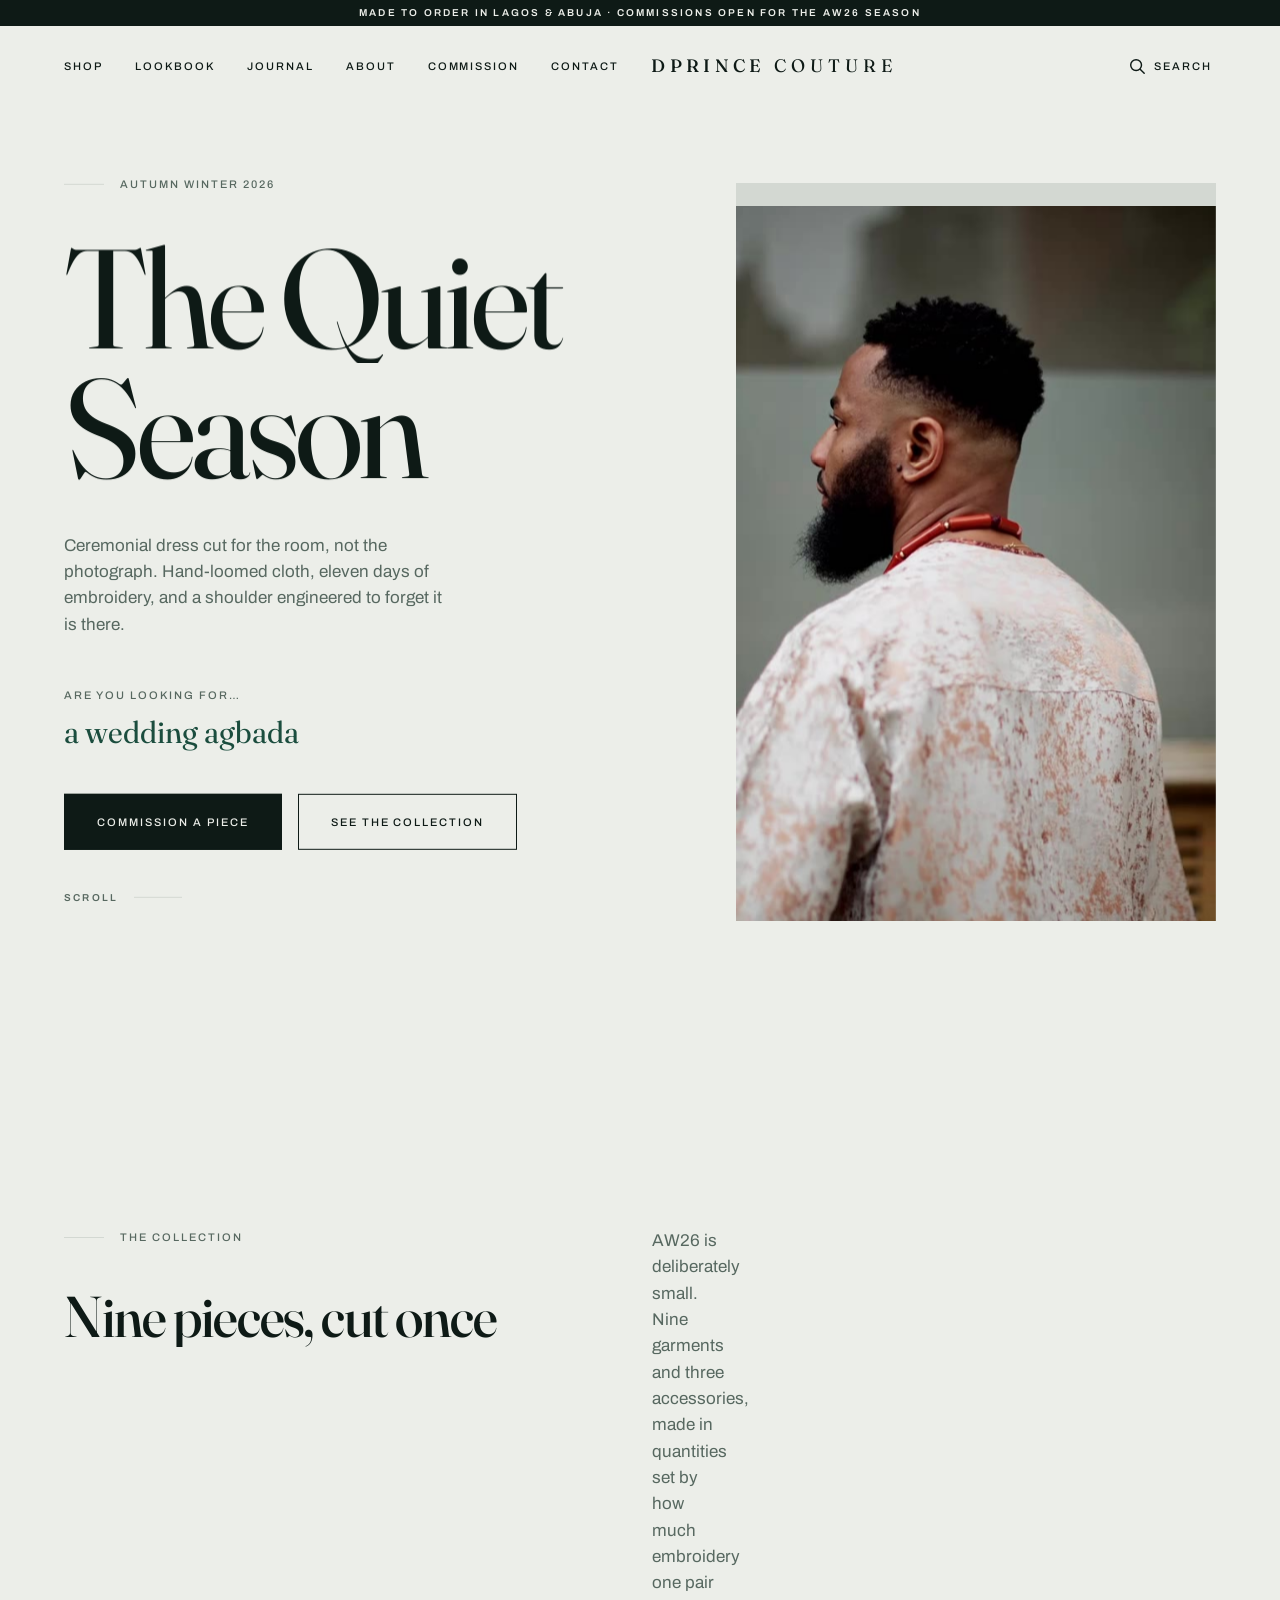
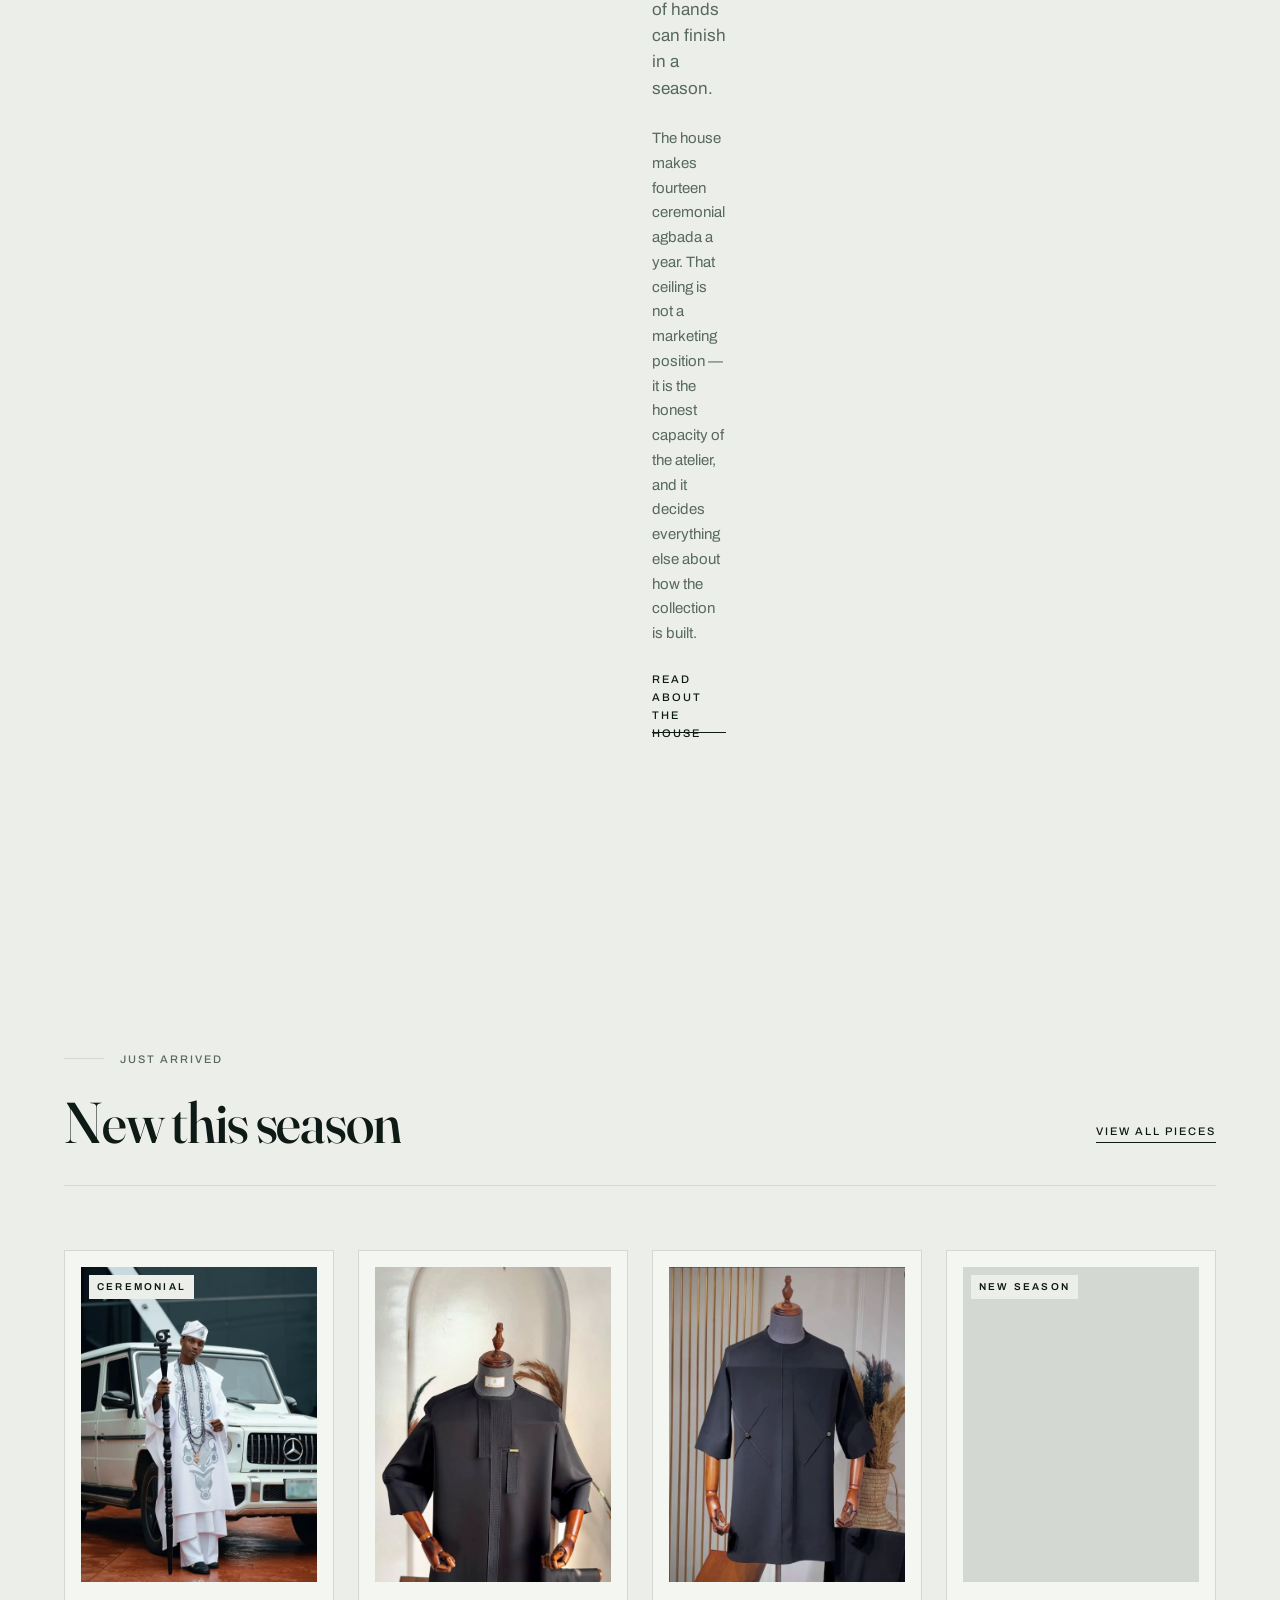
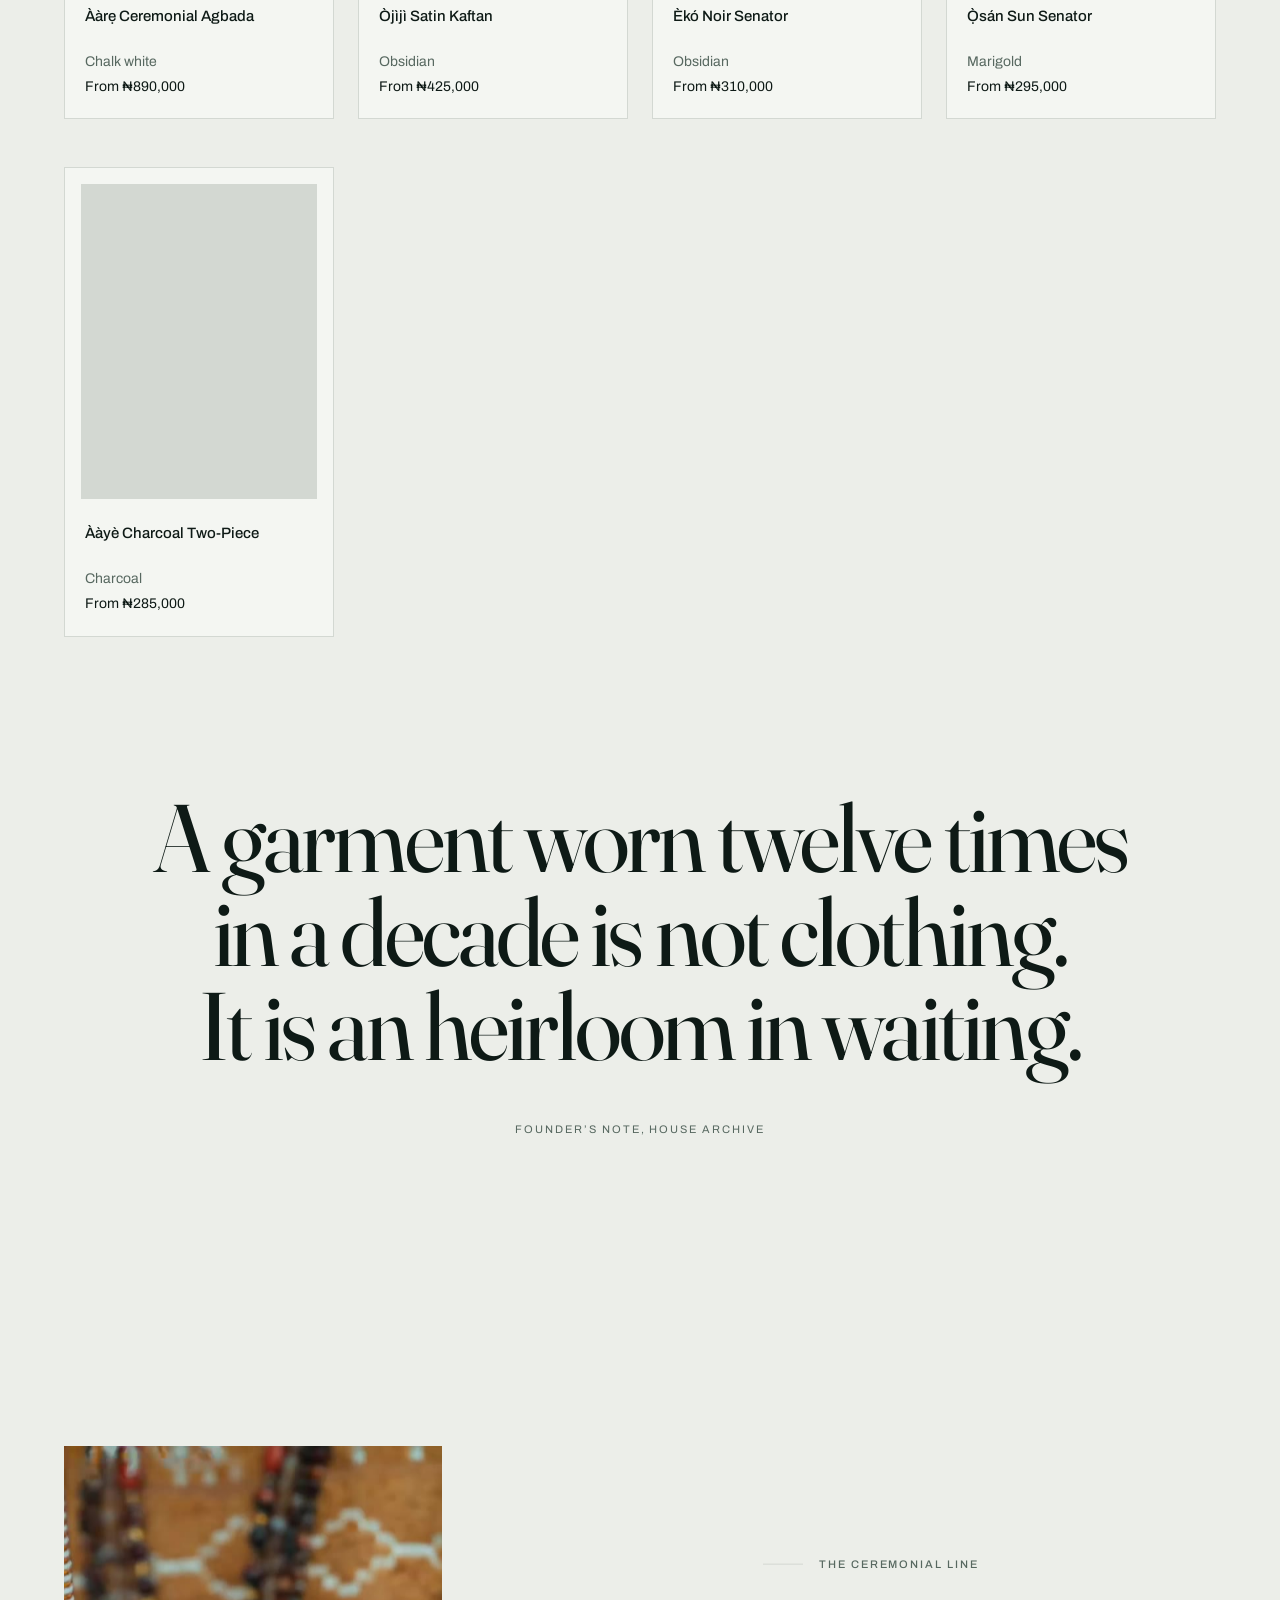
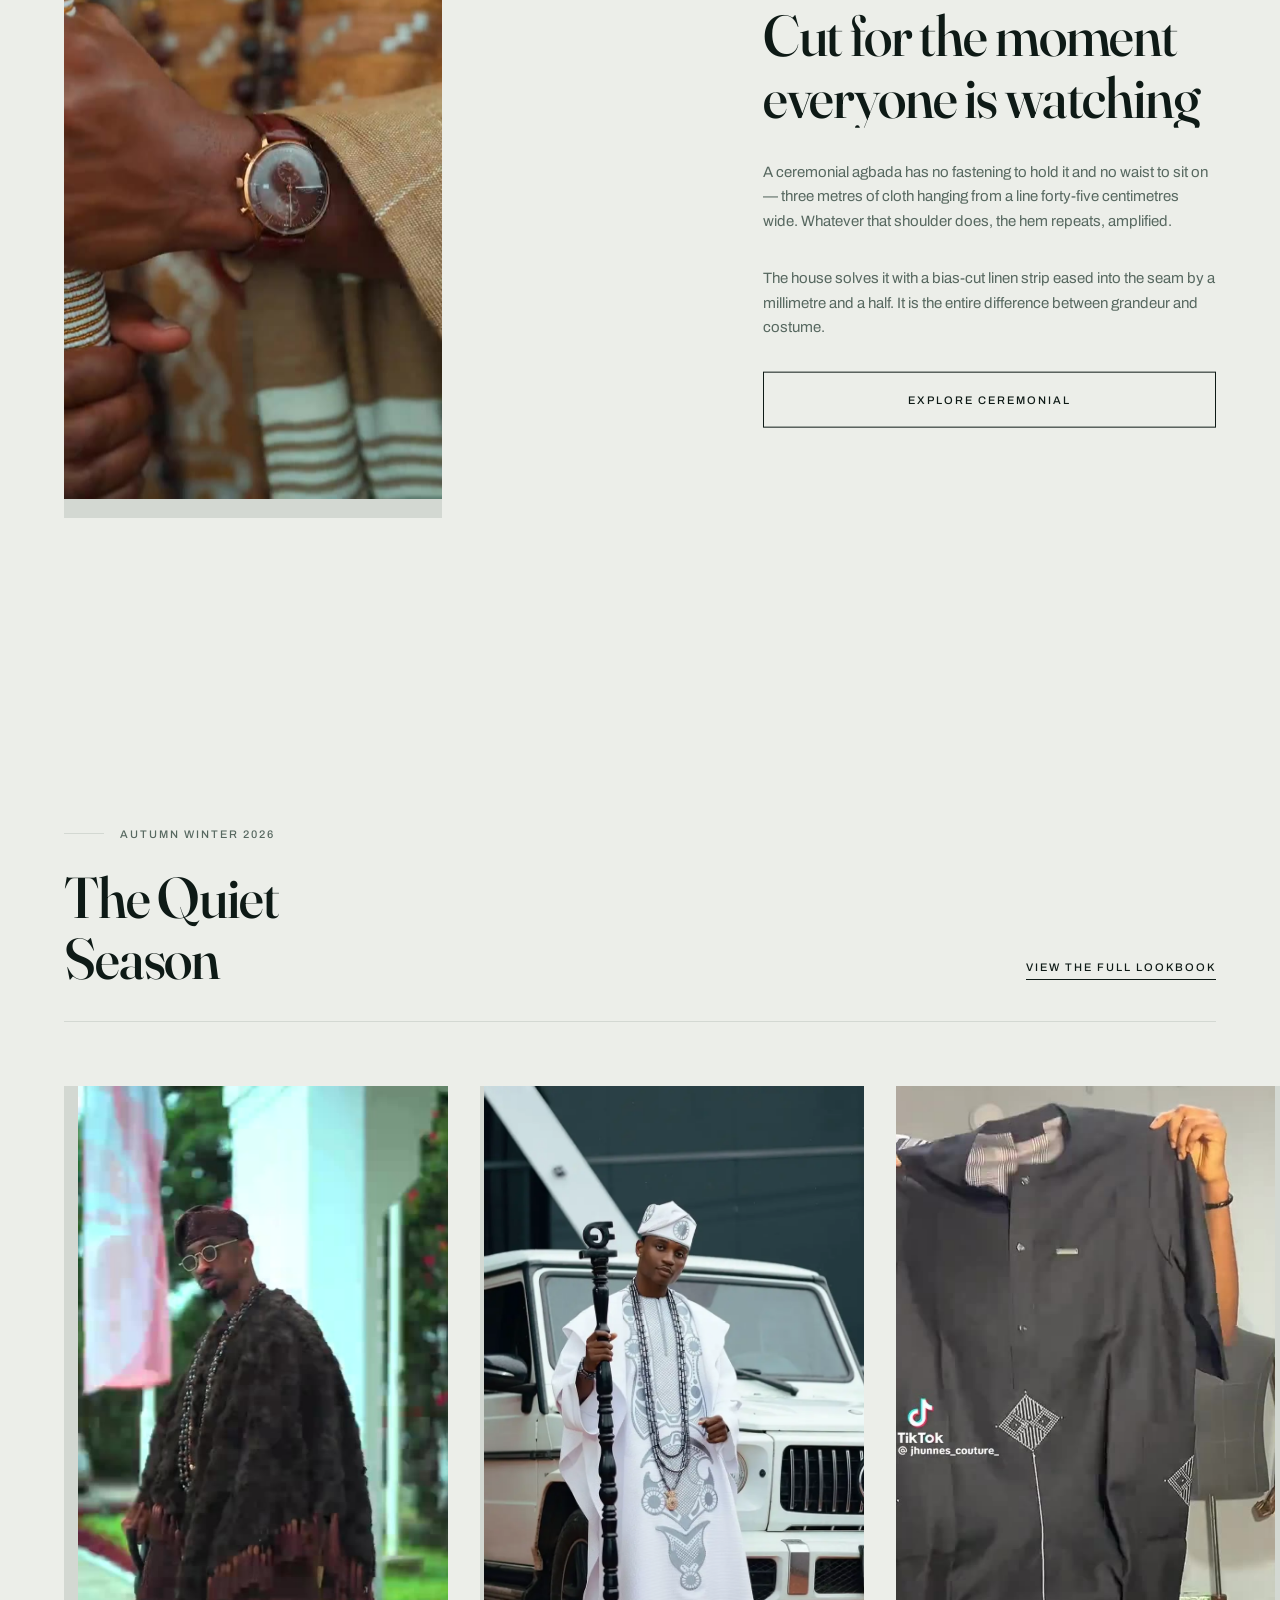
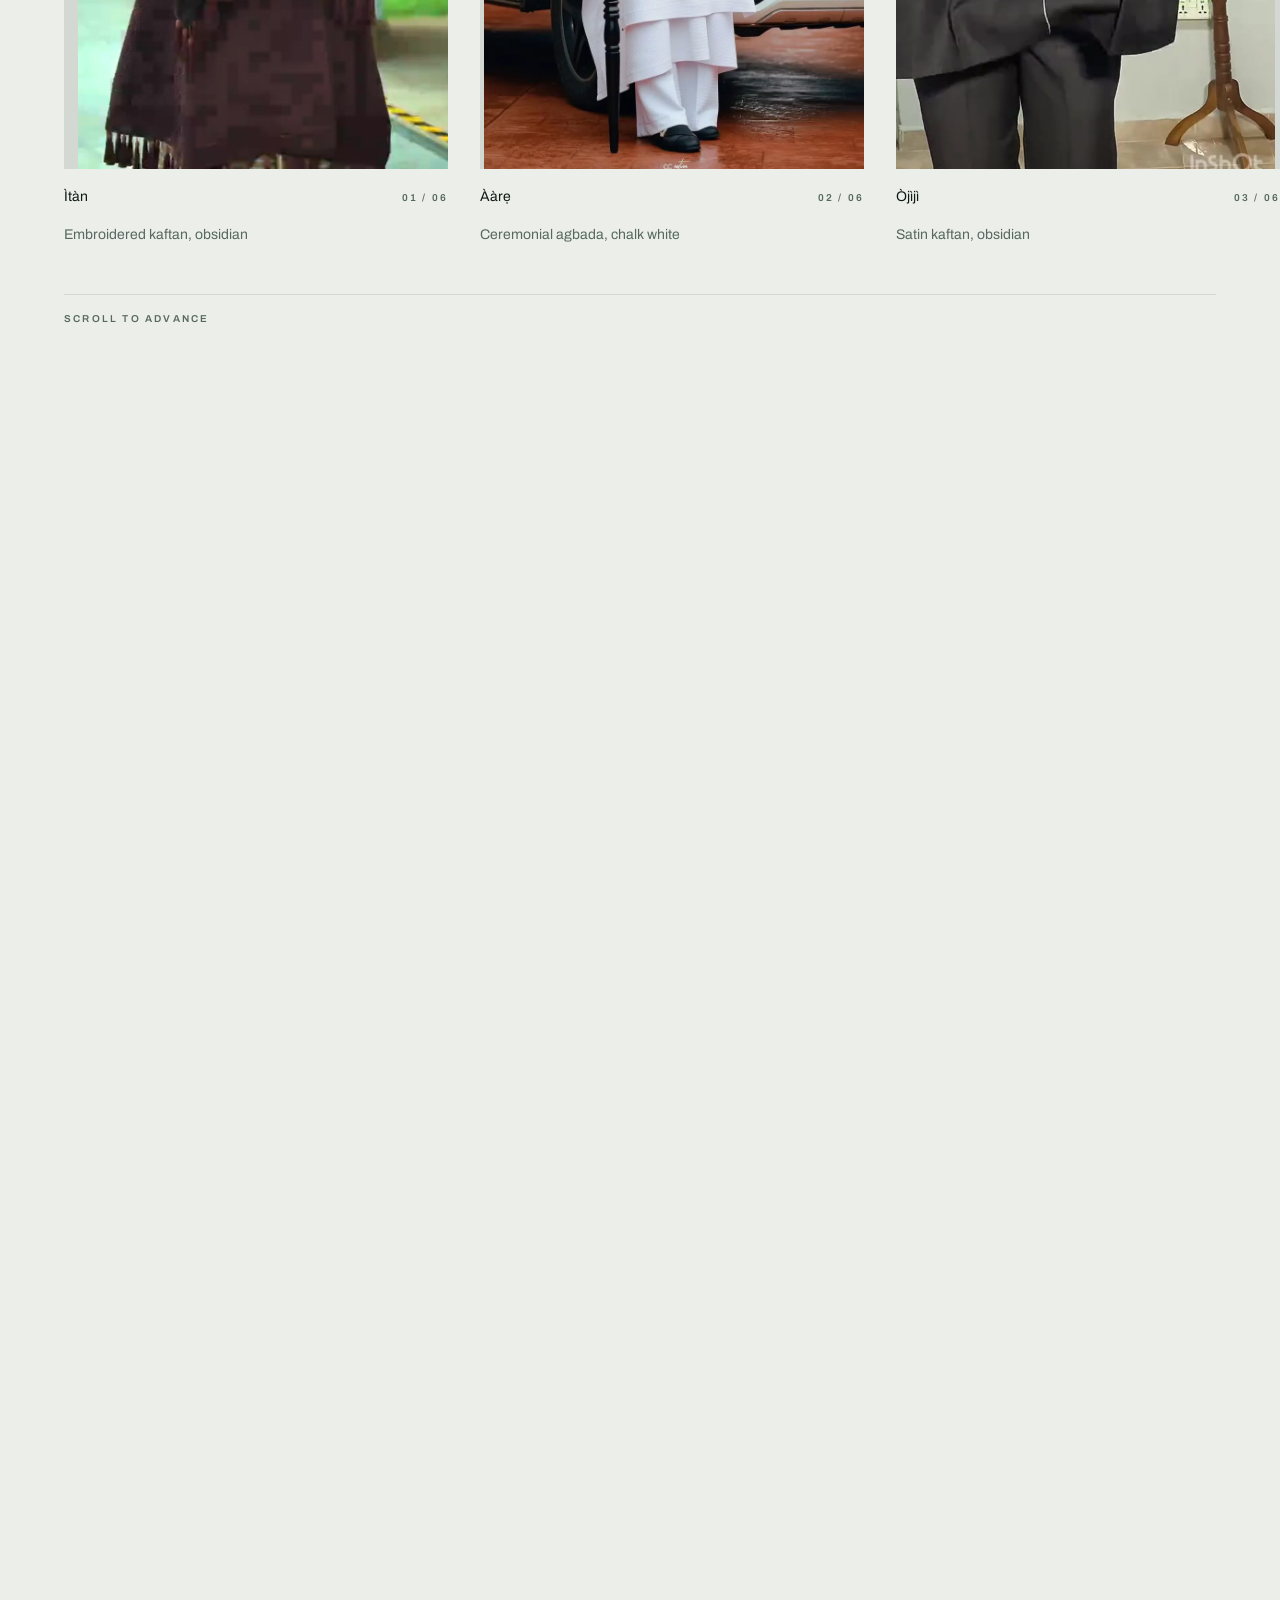
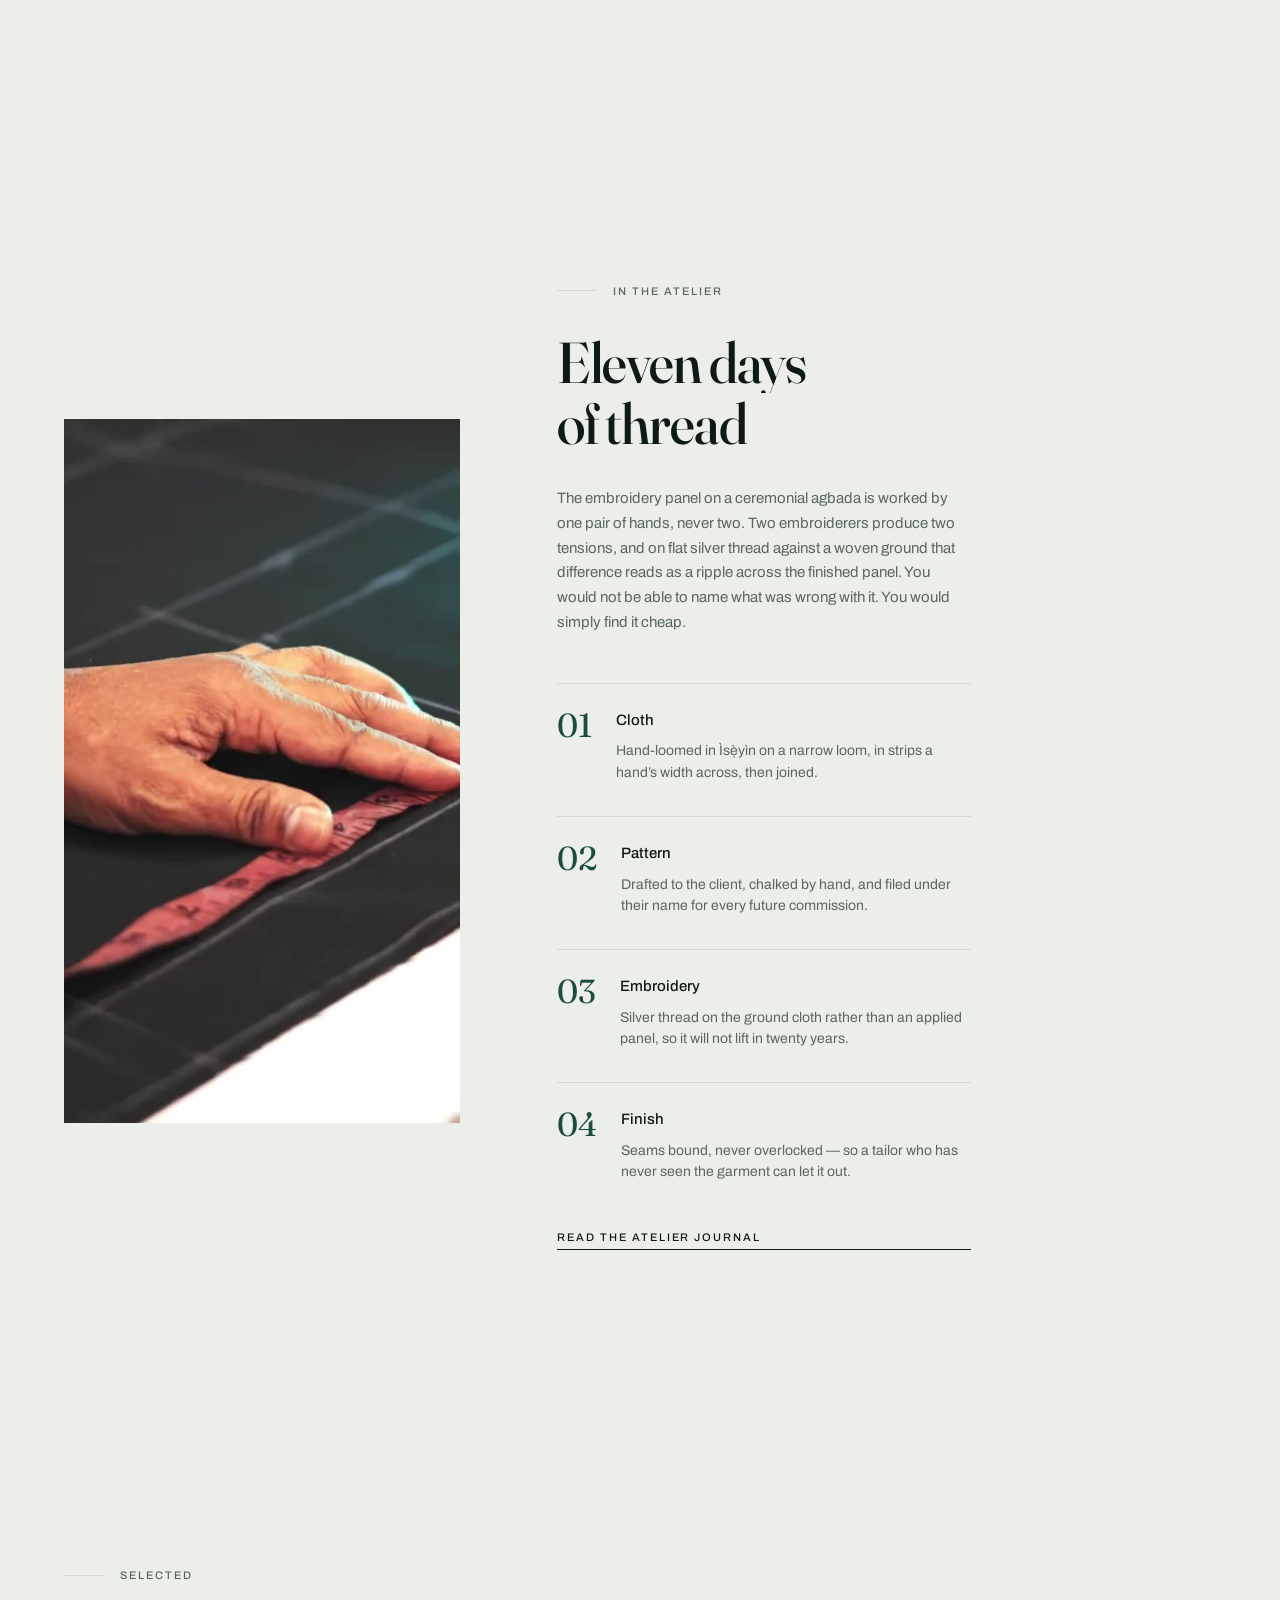
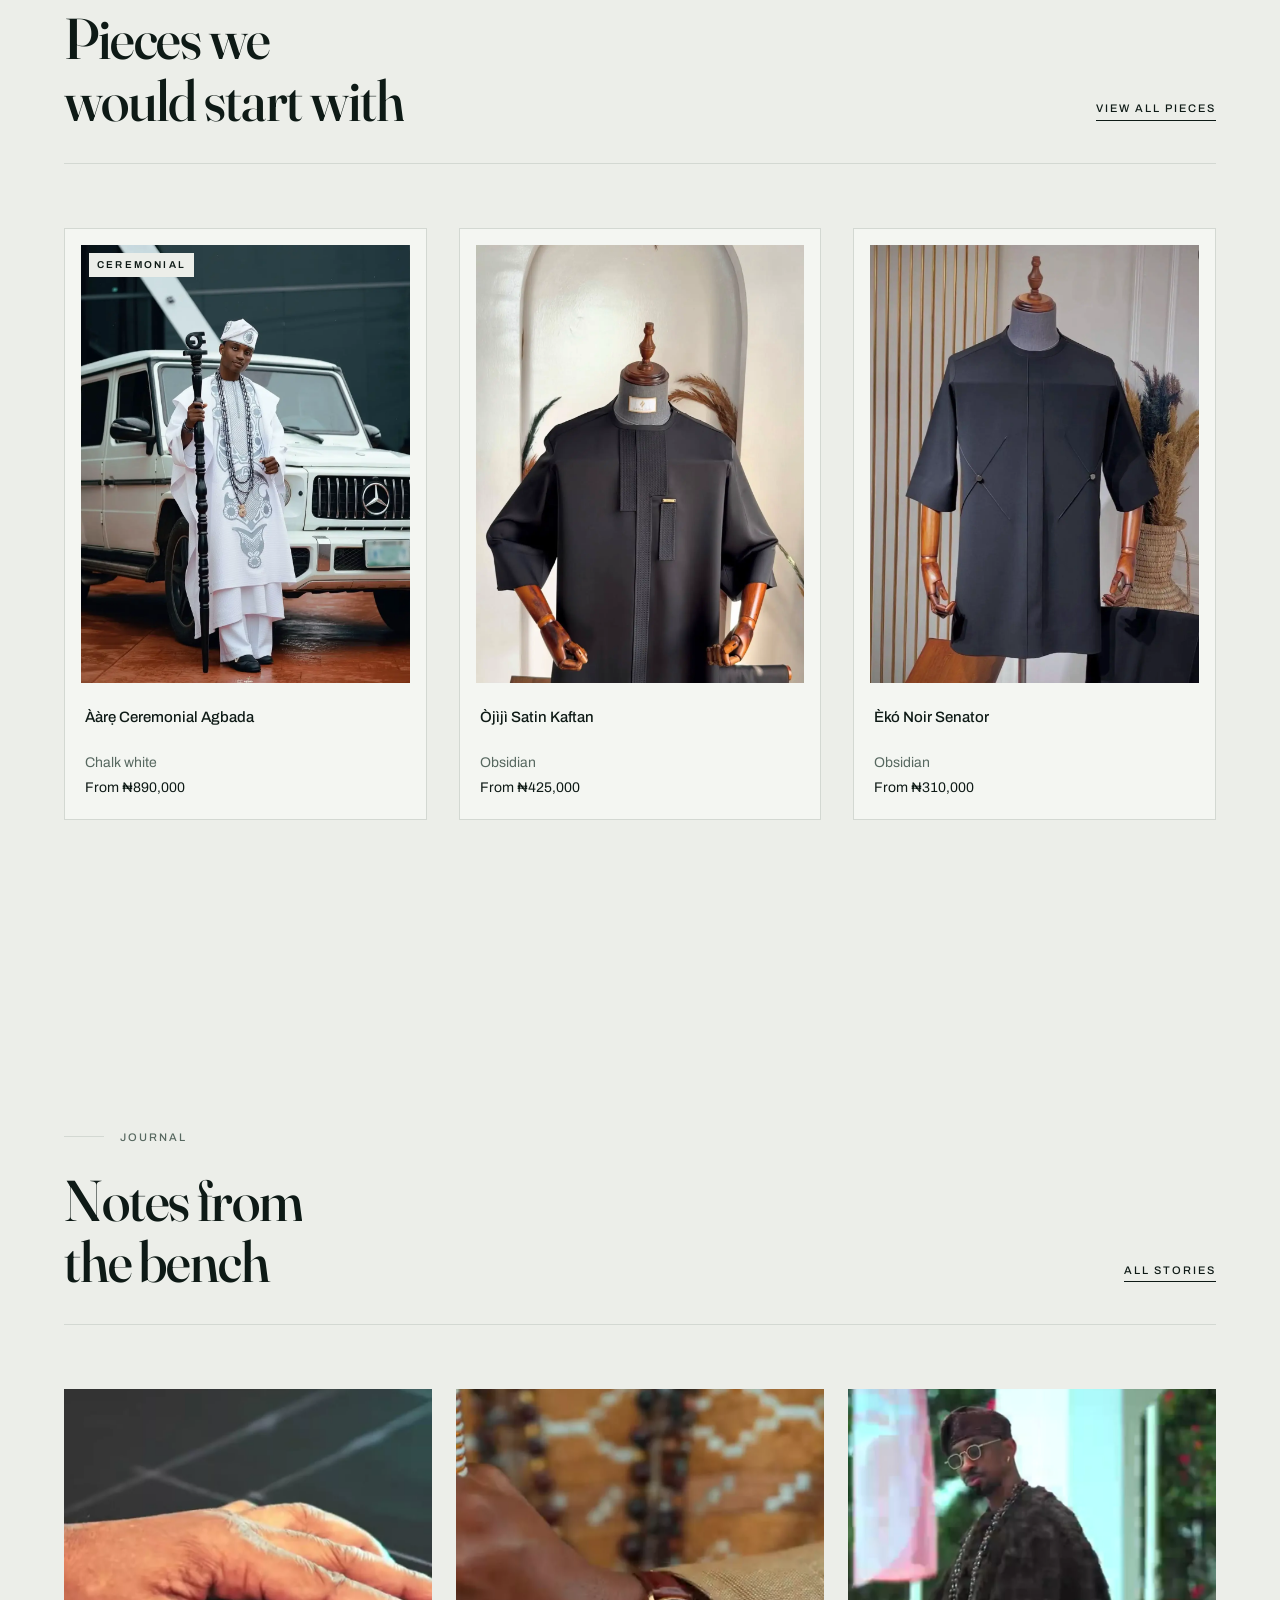
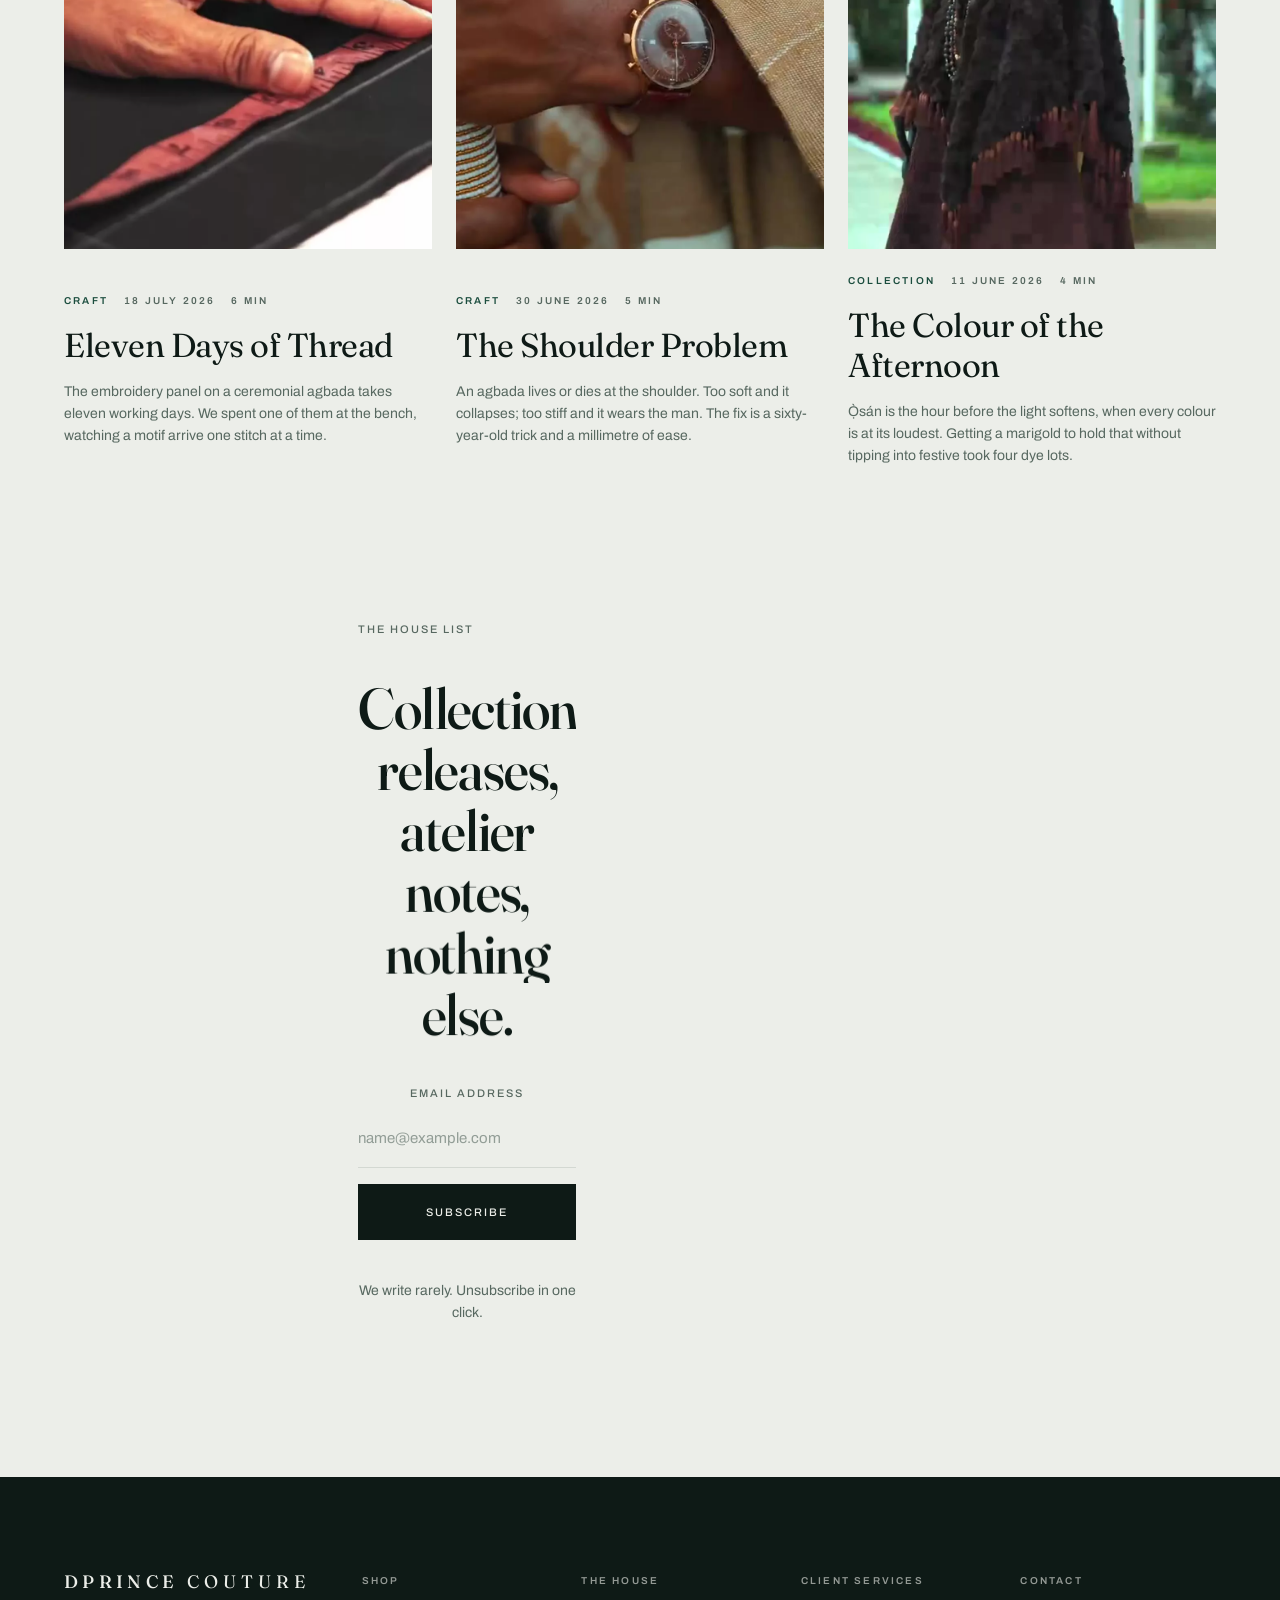
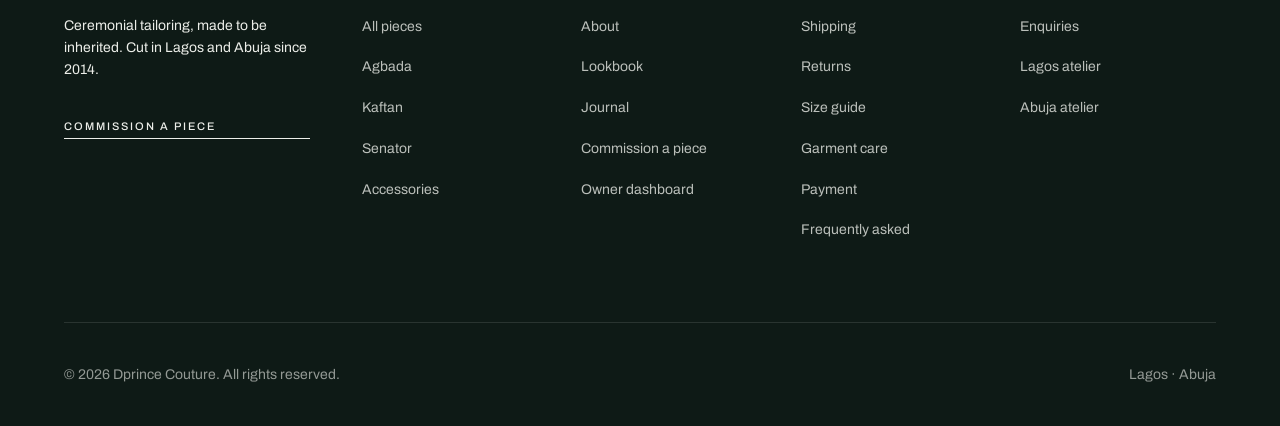
==== commit e20a6811: "Stop card text escaping the panel; make contact reachable from the menu Card text overflowed its car" ====
--- a/index.html
+++ b/index.html
@@ -51,6 +51,7 @@
         <li><a class="nav-link" href="journal.html">Journal</a></li>
         <li><a class="nav-link" href="about.html">About</a></li>
         <li><a class="nav-link" href="commission.html">Commission</a></li>
+        <li><a class="nav-link" href="contact.html">Contact</a></li>
       </ul>
       <button type="button" class="menu-toggle" data-menu-toggle
               aria-expanded="false" aria-controls="mobile-menu">
@@ -87,12 +88,63 @@
       <li><a class="mobile-menu__link" href="journal.html">Journal</a></li>
       <li><a class="mobile-menu__link" href="about.html">About</a></li>
       <li><a class="mobile-menu__link" href="commission.html">Commission</a></li>
+      <li><a class="mobile-menu__link" href="contact.html">Contact</a></li>
     </ul>
   </nav>
+  <div class="menu-contact">
+    <p class="menu-contact__label">Talk to the atelier</p>
+    <div class="menu-contact__list">
+      <a class="menu-contact__item" href="tel:+2349036961268">
+        <span class="menu-contact__icon" aria-hidden="true">
+          <svg viewBox="0 0 20 20" fill="none">
+            <path d="M4.5 2.5h3l1.5 3.75-2 1.25a10 10 0 0 0 4.5 4.5l1.25-2L16.5 11.5v3a1.5 1.5 0 0 1-1.6 1.5A13.5 13.5 0 0 1 3 4.1 1.5 1.5 0 0 1 4.5 2.5z"
+                  stroke="currentColor" stroke-width="1.4" stroke-linejoin="round"/>
+          </svg>
+        </span>
+        <span class="menu-contact__text">
+          <span class="menu-contact__what">Call the atelier</span>
+          <span class="menu-contact__detail">0903 696 1268</span>
+        </span>
+      </a>
+
+      <a class="menu-contact__item" href="https://wa.me/2349036961268"
+         target="_blank" rel="noopener" data-no-transition>
+        <span class="menu-contact__icon" aria-hidden="true">
+          <svg viewBox="0 0 20 20" fill="none">
+            <path d="M10 2.5a7.5 7.5 0 0 0-6.4 11.4L2.5 17.5l3.7-1.05A7.5 7.5 0 1 0 10 2.5z"
+                  stroke="currentColor" stroke-width="1.4" stroke-linejoin="round"/>
+            <path d="M7.4 7c.2-.5.4-.5.7-.5h.5c.2 0 .4 0 .6.5l.6 1.3c.1.3 0 .5-.1.6l-.4.4c-.1.2-.2.3 0 .6a5.4 5.4 0 0 0 2.3 2c.3.1.5.1.6 0l.5-.5c.2-.2.4-.2.6-.1l1.3.7c.3.2.4.3.4.5 0 .6-.5 1.4-1.3 1.5-.7.1-1.6 0-3.4-1a9.3 9.3 0 0 1-3.2-3.3c-.5-1-.5-1.8-.4-2.3.1-.2.2-.4.2-.4z"
+                  fill="currentColor"/>
+          </svg>
+        </span>
+        <span class="menu-contact__text">
+          <span class="menu-contact__what">WhatsApp</span>
+          <span class="menu-contact__detail">Fastest reply, usually same day</span>
+        </span>
+      </a>
+
+      <a class="menu-contact__item" href="mailto:atelier@dprincecouture.com">
+        <span class="menu-contact__icon" aria-hidden="true">
+          <svg viewBox="0 0 20 20" fill="none">
+            <rect x="2.5" y="4.5" width="15" height="11" stroke="currentColor" stroke-width="1.4"/>
+            <path d="m2.5 5.5 7.5 5 7.5-5" stroke="currentColor" stroke-width="1.4" stroke-linejoin="round"/>
+          </svg>
+        </span>
+        <span class="menu-contact__text">
+          <span class="menu-contact__what">Email</span>
+          <span class="menu-contact__detail">atelier@dprincecouture.com</span>
+        </span>
+      </a>
+    </div>
+  </div>
+
   <div class="mobile-menu__foot">
-    <a class="link small" href="commission.html">Commission a piece</a>
-    <a class="link small" href="contact.html">Contact the atelier</a>
-    <a class="link small" href="client-services.html">Client services</a>
+    <a class="btn btn--primary btn--block" href="commission.html">Commission a piece</a>
+    <div class="mobile-menu__fine">
+      <a href="client-services.html">Client services</a>
+      <a href="client-services.html#sizing">Size guide</a>
+      <a href="about.html">About the house</a>
+    </div>
   </div>
 </div>
 
--- a/assets/css/components.css
+++ b/assets/css/components.css
@@ -242,6 +242,11 @@
 
 /* ==========================================================================
    MOBILE MENU
+
+   The menu is where a phone visitor goes when they want something specific,
+   and for a tailoring house that is usually "how do I reach you". Contact is
+   therefore a first-class block with real tap targets — call, WhatsApp, email
+   — not a line of small print at the bottom.
    ========================================================================== */
 
 .mobile-menu {
@@ -251,9 +256,11 @@
   background-color: var(--bone);
   display: flex;
   flex-direction: column;
-  padding: var(--s5) var(--margin-x) var(--s8);
+  padding: var(--s4) var(--margin-x) var(--s6);
   transform: translateX(100%);
   visibility: hidden;
+  overflow-y: auto;
+  overscroll-behavior: contain;
 }
 .mobile-menu.is-open { visibility: visible; }
 
@@ -262,31 +269,102 @@
   align-items: center;
   justify-content: space-between;
   min-height: 3rem;
-  margin-block-end: var(--s8);
+  margin-block-end: var(--s5);
+  flex: none;
 }
 
 .mobile-menu__list {
   list-style: none;
   display: grid;
-  gap: var(--s2);
+  flex: none;
 }
 .mobile-menu__link {
   display: block;
   padding-block: var(--s3);
   font-family: var(--font-display);
-  font-size: clamp(2rem, 9vw, 3rem);
+  font-size: clamp(1.5rem, 6.5vw, 2.25rem);
   font-weight: var(--w-display);
   font-variation-settings: 'opsz' 96;
-  line-height: 1.1;
+  line-height: 1.15;
   letter-spacing: var(--ls-d3);
   border-block-end: var(--border) solid var(--rule);
 }
+.mobile-menu__link[aria-current='page'] { color: var(--emerald); }
+
+/* ---- Contact block ------------------------------------------------------ */
+
+.menu-contact {
+  margin-block-start: var(--s6);
+  flex: none;
+}
+.menu-contact__label {
+  font-size: var(--t-label);
+  font-weight: var(--w-medium);
+  letter-spacing: var(--ls-label);
+  text-transform: uppercase;
+  color: var(--sage);
+  margin-block-end: var(--s3);
+}
+.menu-contact__list { display: grid; gap: var(--s2); }
+
+.menu-contact__item {
+  display: flex;
+  align-items: center;
+  gap: var(--s3);
+  min-height: 3.5rem;
+  padding: var(--s2) var(--s3);
+  border: var(--border) solid var(--rule);
+  background-color: var(--cloth);
+  transition: border-color var(--dur-fast) var(--ease-out),
+              background-color var(--dur-fast) var(--ease-out);
+}
+.menu-contact__item:hover,
+.menu-contact__item:focus-visible { border-color: var(--emerald); }
+
+.menu-contact__icon {
+  display: grid;
+  place-items: center;
+  width: 2rem;
+  height: 2rem;
+  flex: none;
+  color: var(--emerald);
+}
+.menu-contact__icon svg { width: 20px; height: 20px; }
+
+.menu-contact__text { display: grid; gap: 1px; min-width: 0; }
+.menu-contact__what {
+  font-size: var(--t-label);
+  font-weight: var(--w-medium);
+  letter-spacing: var(--ls-label);
+  text-transform: uppercase;
+}
+.menu-contact__detail {
+  font-size: var(--t-small);
+  color: var(--sage);
+  overflow: hidden;
+  text-overflow: ellipsis;
+  white-space: nowrap;
+}
+
 .mobile-menu__foot {
-  margin-block-start: auto;
-  padding-block-start: var(--s7);
+  margin-block-start: var(--s6);
+  padding-block-start: var(--s5);
+  border-block-start: var(--border) solid var(--rule);
   display: grid;
   gap: var(--s3);
-}
+  flex: none;
+}
+.mobile-menu__fine {
+  display: flex;
+  flex-wrap: wrap;
+  gap: var(--s2) var(--s4);
+  font-size: var(--t-small);
+  color: var(--sage);
+}
+.mobile-menu__fine a { text-decoration: underline; text-underline-offset: 0.3em;
+  text-decoration-color: var(--rule); min-height: var(--tap-min);
+  display: inline-flex; align-items: center; }
+.mobile-menu__fine a:hover { color: var(--ink); text-decoration-color: var(--ink); }
 
 /* ==========================================================================
    BUTTONS
@@ -624,13 +702,18 @@
   display: grid;
   gap: var(--s1);
   padding: var(--s4) var(--s1) var(--s1);
-  margin-block-start: auto;
+  /* Grid items default to min-width:auto, so a wide price row would push the
+     whole body past the card edge rather than shrink. */
+  min-width: 0;
 }
 
 .product-card__name {
   font-size: var(--t-body);
   font-weight: var(--w-medium);
   line-height: 1.35;
+  /* Two lines are reserved whether or not the name needs them, so a long
+     title never drops its own card's price out of line with the row. */
+  min-height: calc(1.35em * 2);
   text-decoration: underline;
   text-decoration-color: transparent;
   text-underline-offset: 0.25em;
@@ -640,16 +723,36 @@
 /* Whole card is clickable; only the name is the accessible link */
 .product-card__link::after { content: ''; position: absolute; inset: 0; z-index: 1; }
 
+/* Colour above price, at every width. Side by side looks tidier on a wide
+   card, but the constraint is card width, not screen width: a 3-column tablet
+   grid leaves ~182px and "Ebonised iroko" + "From ₦340,000" needs ~199px, so
+   the price overhung the panel. Stacking is the only layout that holds at
+   every column count, and it keeps all cards exactly the same height. */
 .product-card__meta {
-  display: flex;
-  align-items: baseline;
-  justify-content: space-between;
-  gap: var(--s3);
+  display: grid;
+  justify-items: start;
+  gap: 2px;
   font-size: var(--t-small);
   color: var(--sage);
 }
+/* The colour is the flexible half and truncates; the price never wraps and
+   never shrinks. Without this a long colour name wraps to a second line,
+   which used to push one card's text out of step with the rest of its row. */
+.product-card__meta > * { min-width: 0; }
+
+.product-card__colour {
+  min-width: 0;
+  max-width: 100%;
+  overflow: hidden;
+  text-overflow: ellipsis;
+  white-space: nowrap;
+}
 /* Made to order, so every figure is a starting point, never a checkout price */
-.product-card__price { font-variant-numeric: tabular-nums; white-space: nowrap; }
+.product-card__price {
+  font-variant-numeric: tabular-nums;
+  white-space: nowrap;
+  color: var(--ink);
+}
 
 /* ==========================================================================
    FILTER BAR
@@ -929,8 +1032,12 @@
 .announcer {
   position: fixed;
   bottom: var(--s5);
-  left: 50%;
-  transform: translateX(-50%);
+  /* Centred without a transform on purpose: GSAP animates this element's y,
+     and it would parse a translateX(-50%) into a cached pixel x taken from the
+     first toast's width — leaving later, differently-sized toasts off-centre. */
+  inset-inline: 0;
+  margin-inline: auto;
+  width: max-content;
   z-index: var(--z-menu);
   padding: var(--s3) var(--s5);
   background-color: var(--ink);
@@ -954,7 +1061,7 @@
   .footer-brand { grid-column: span 2; }
 }
 
-@media (max-width: 900px) {
+@media (max-width: 1023px) {
   .nav-list { display: none; }
   .menu-toggle { display: inline-flex; }
   .header-inner { grid-template-columns: auto 1fr auto; }
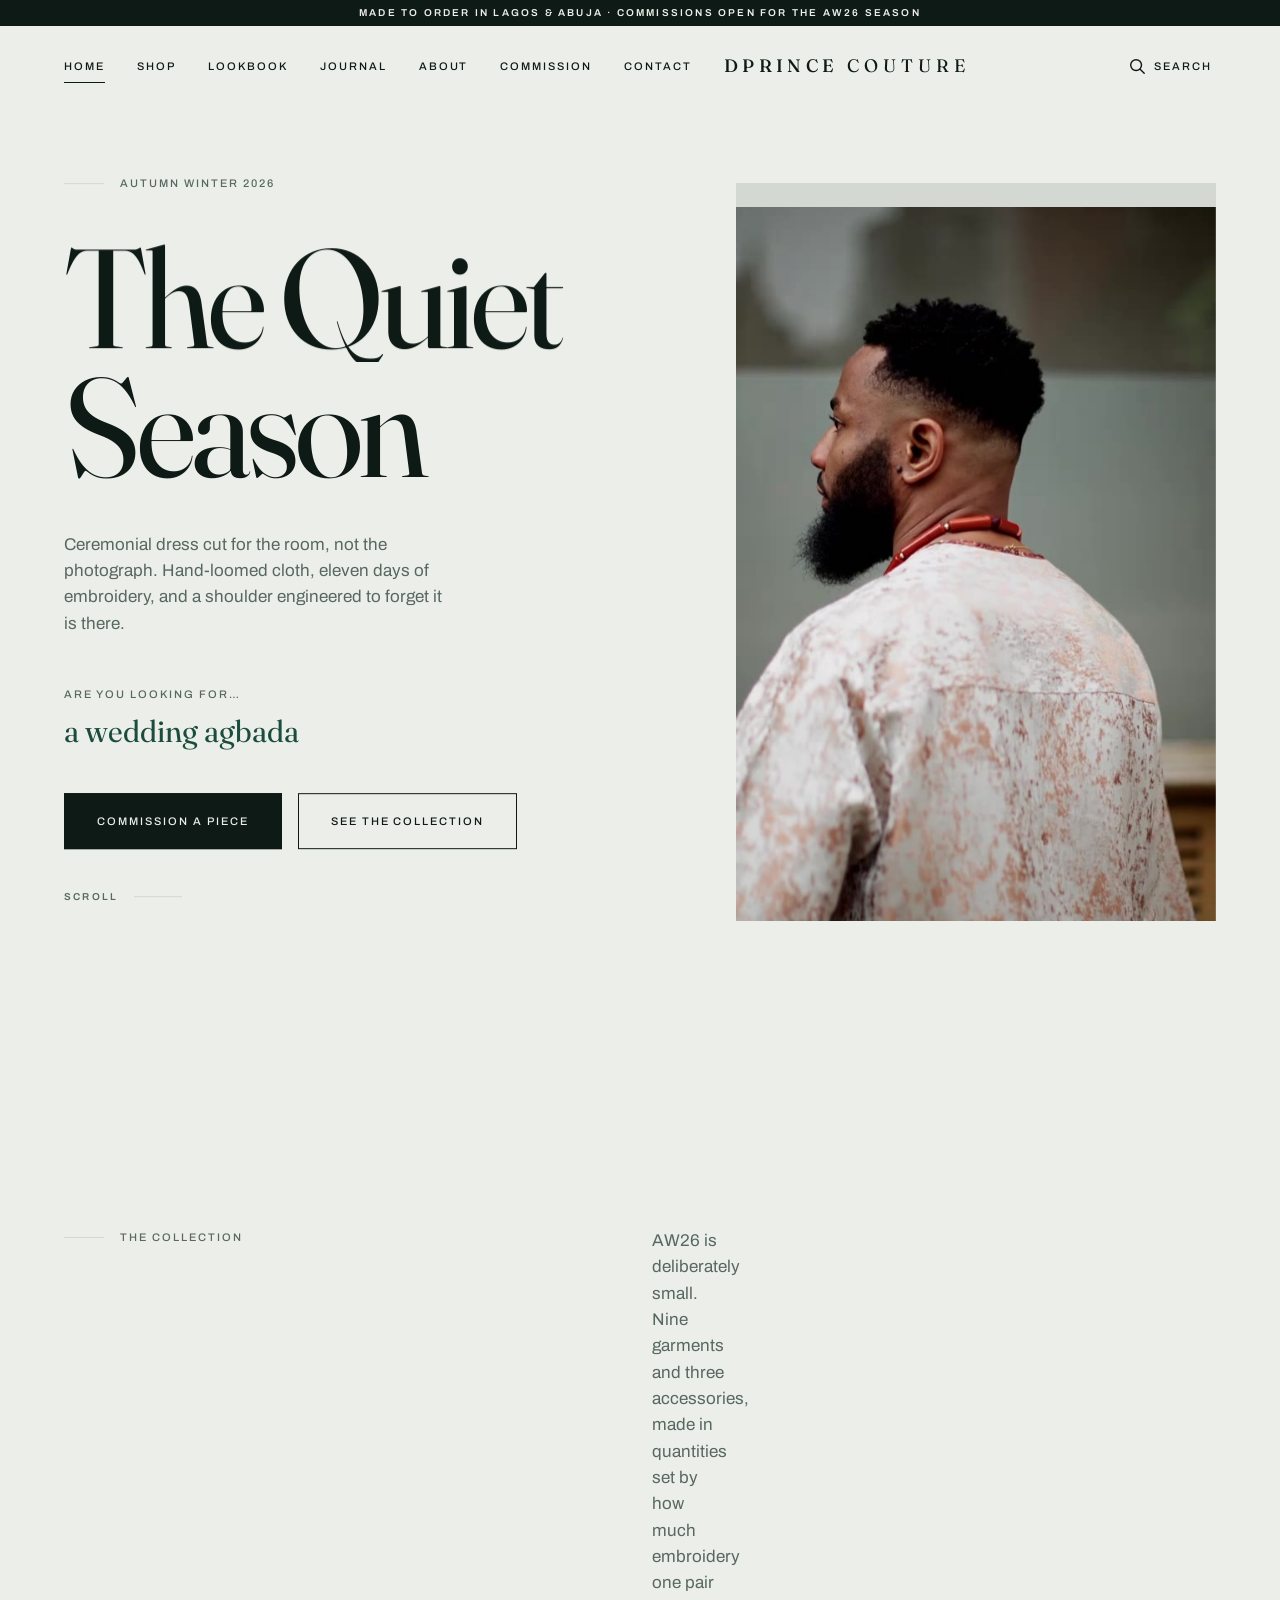
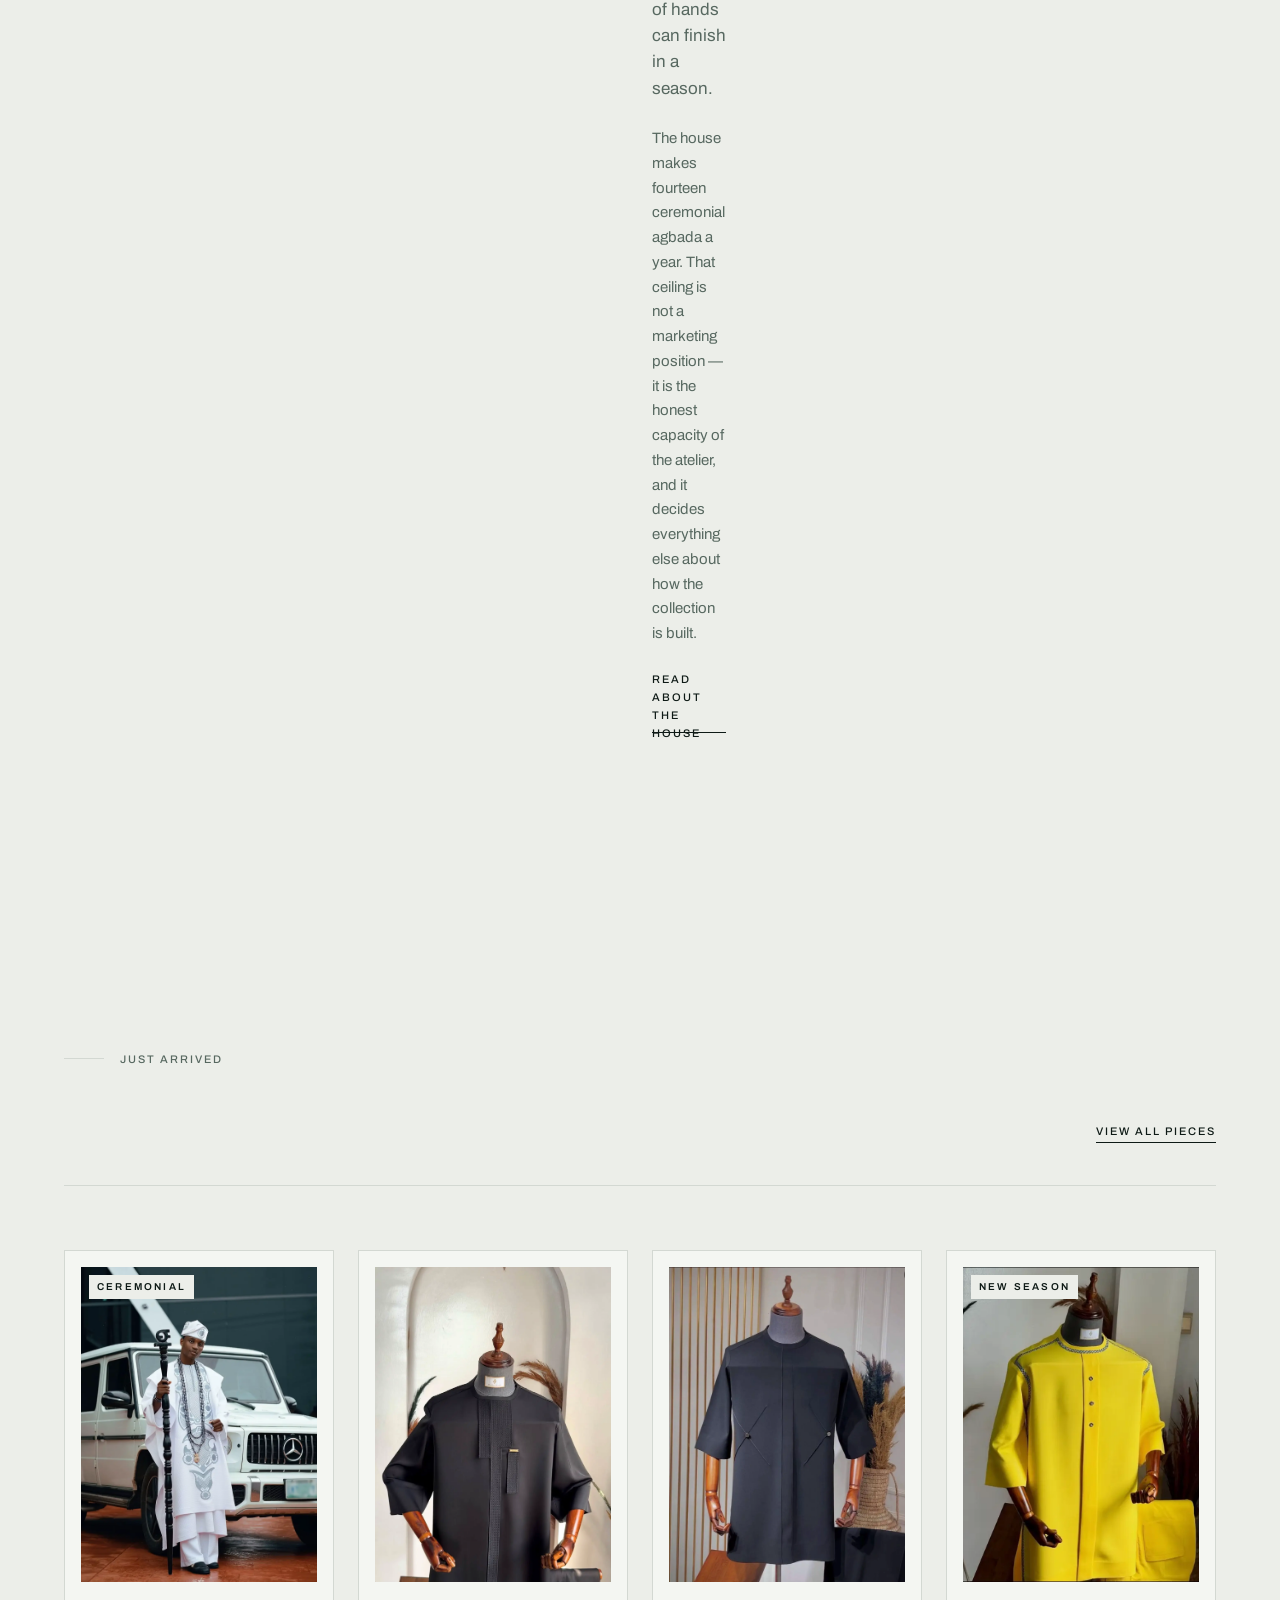
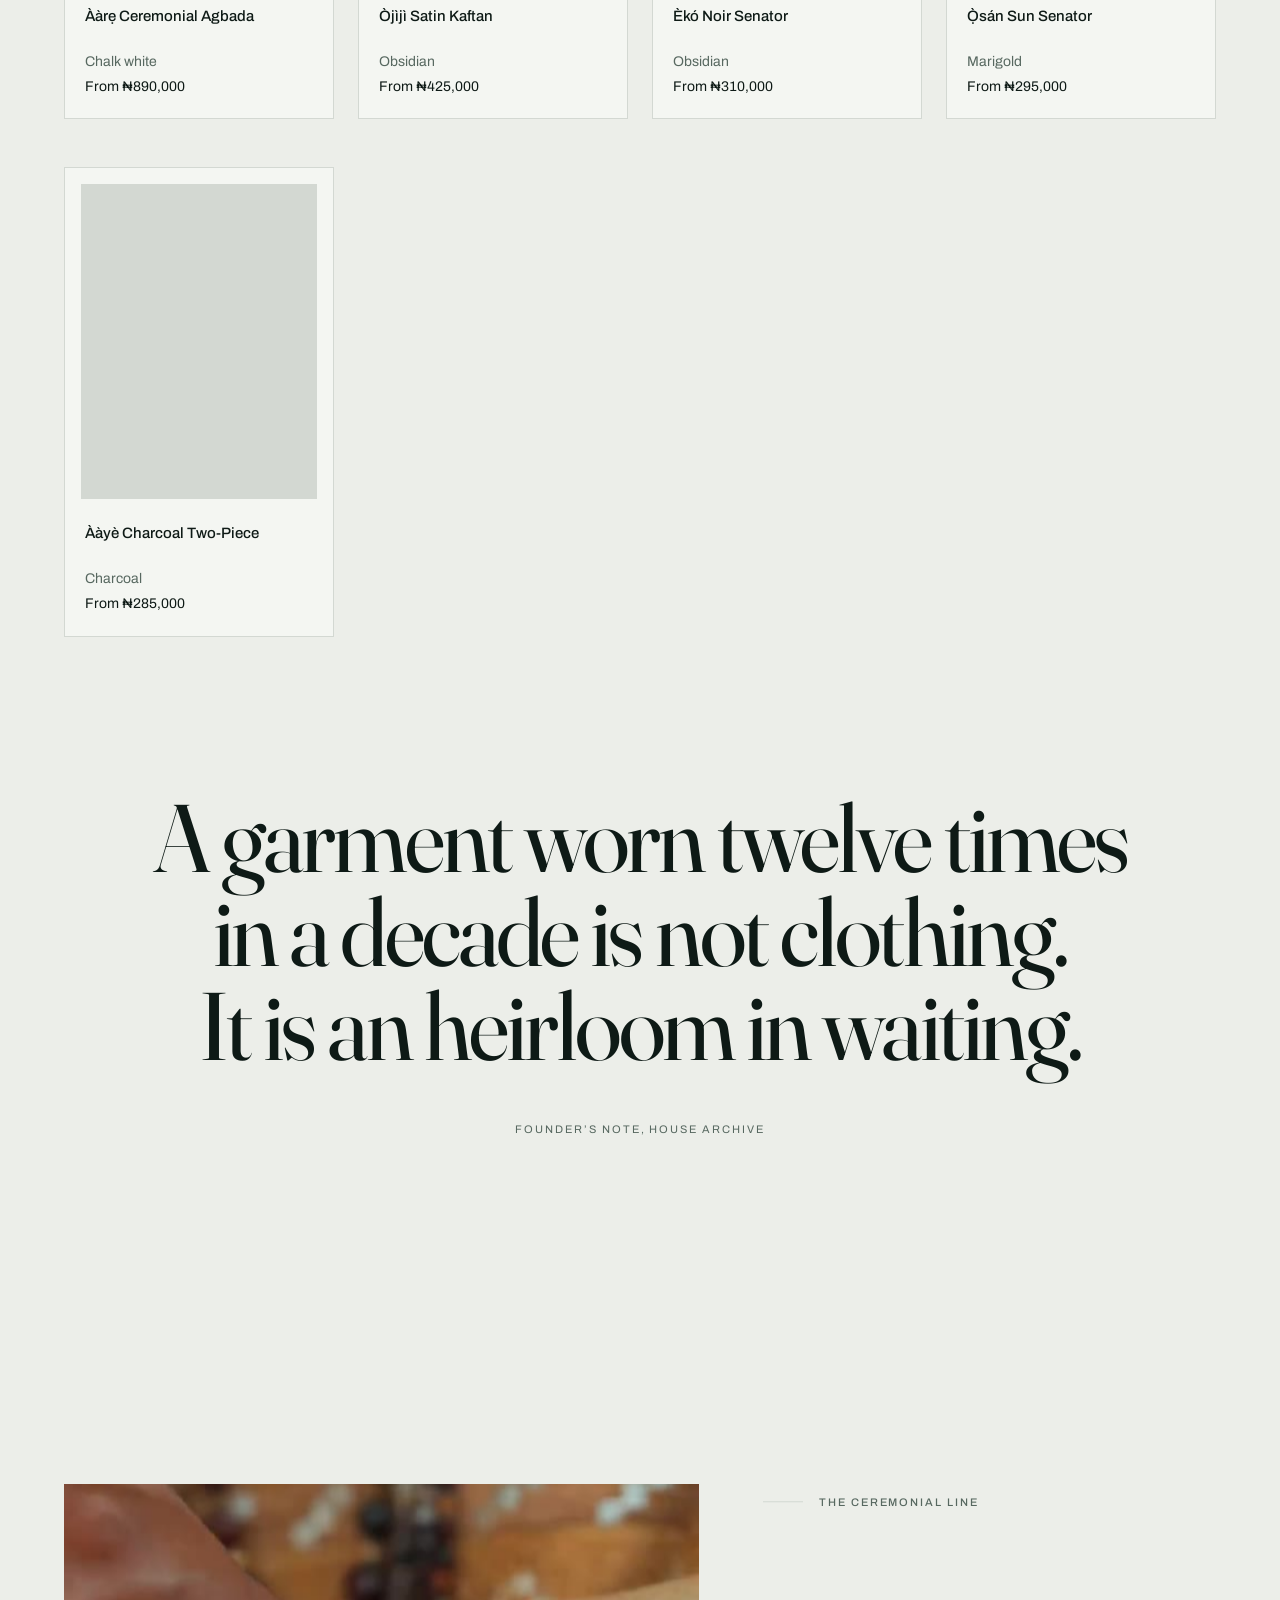
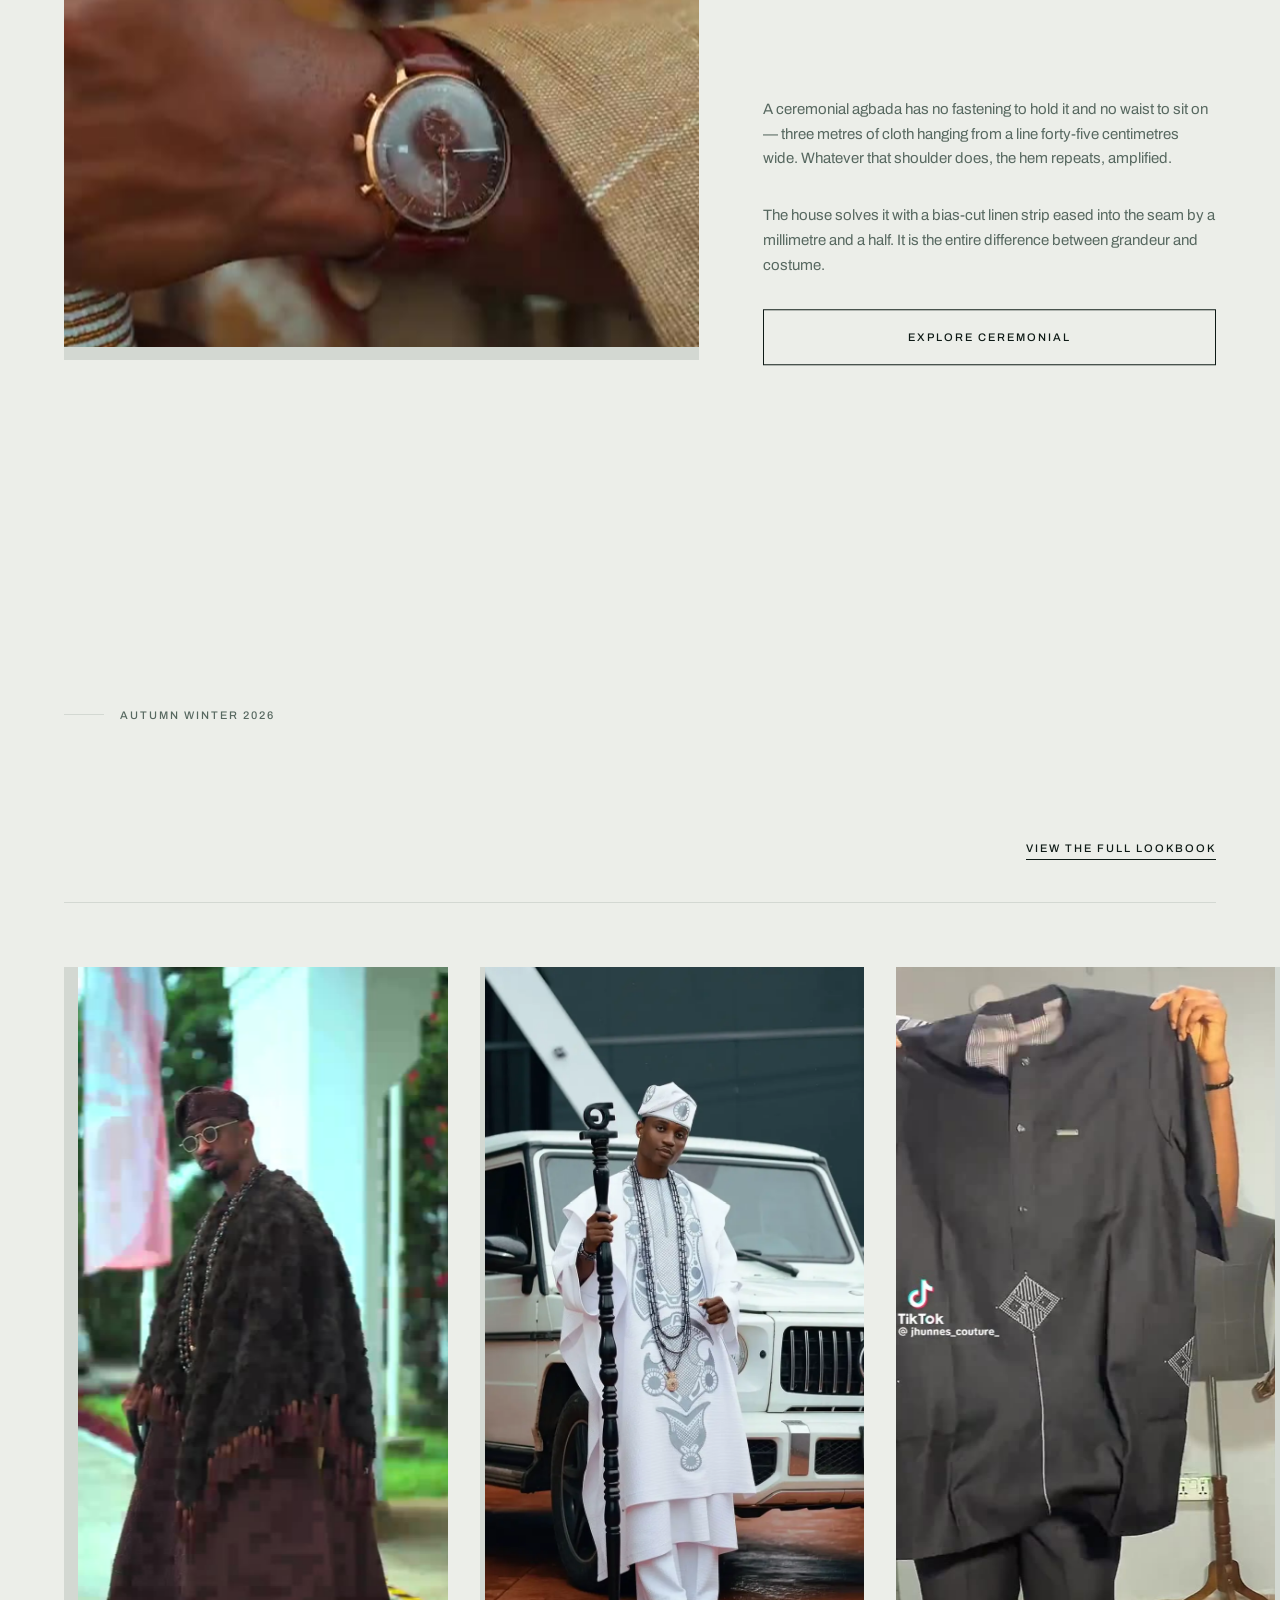
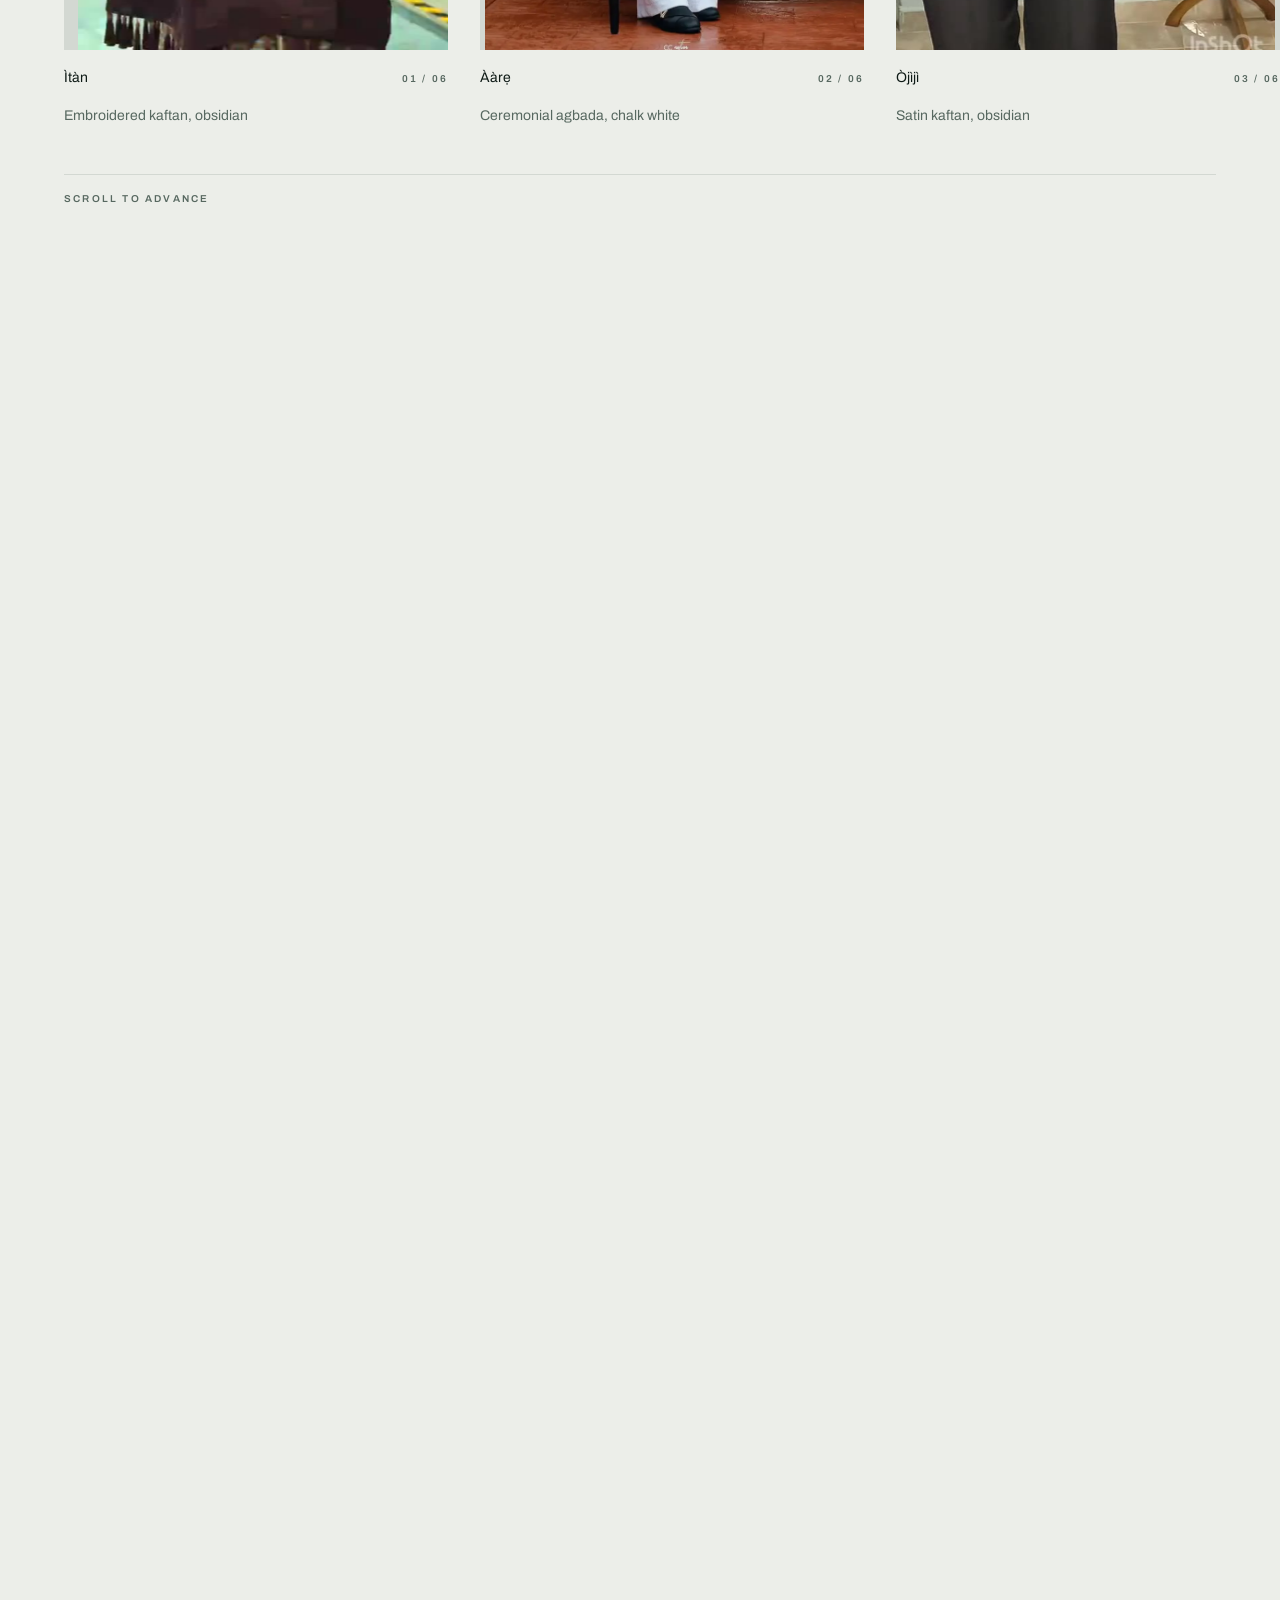
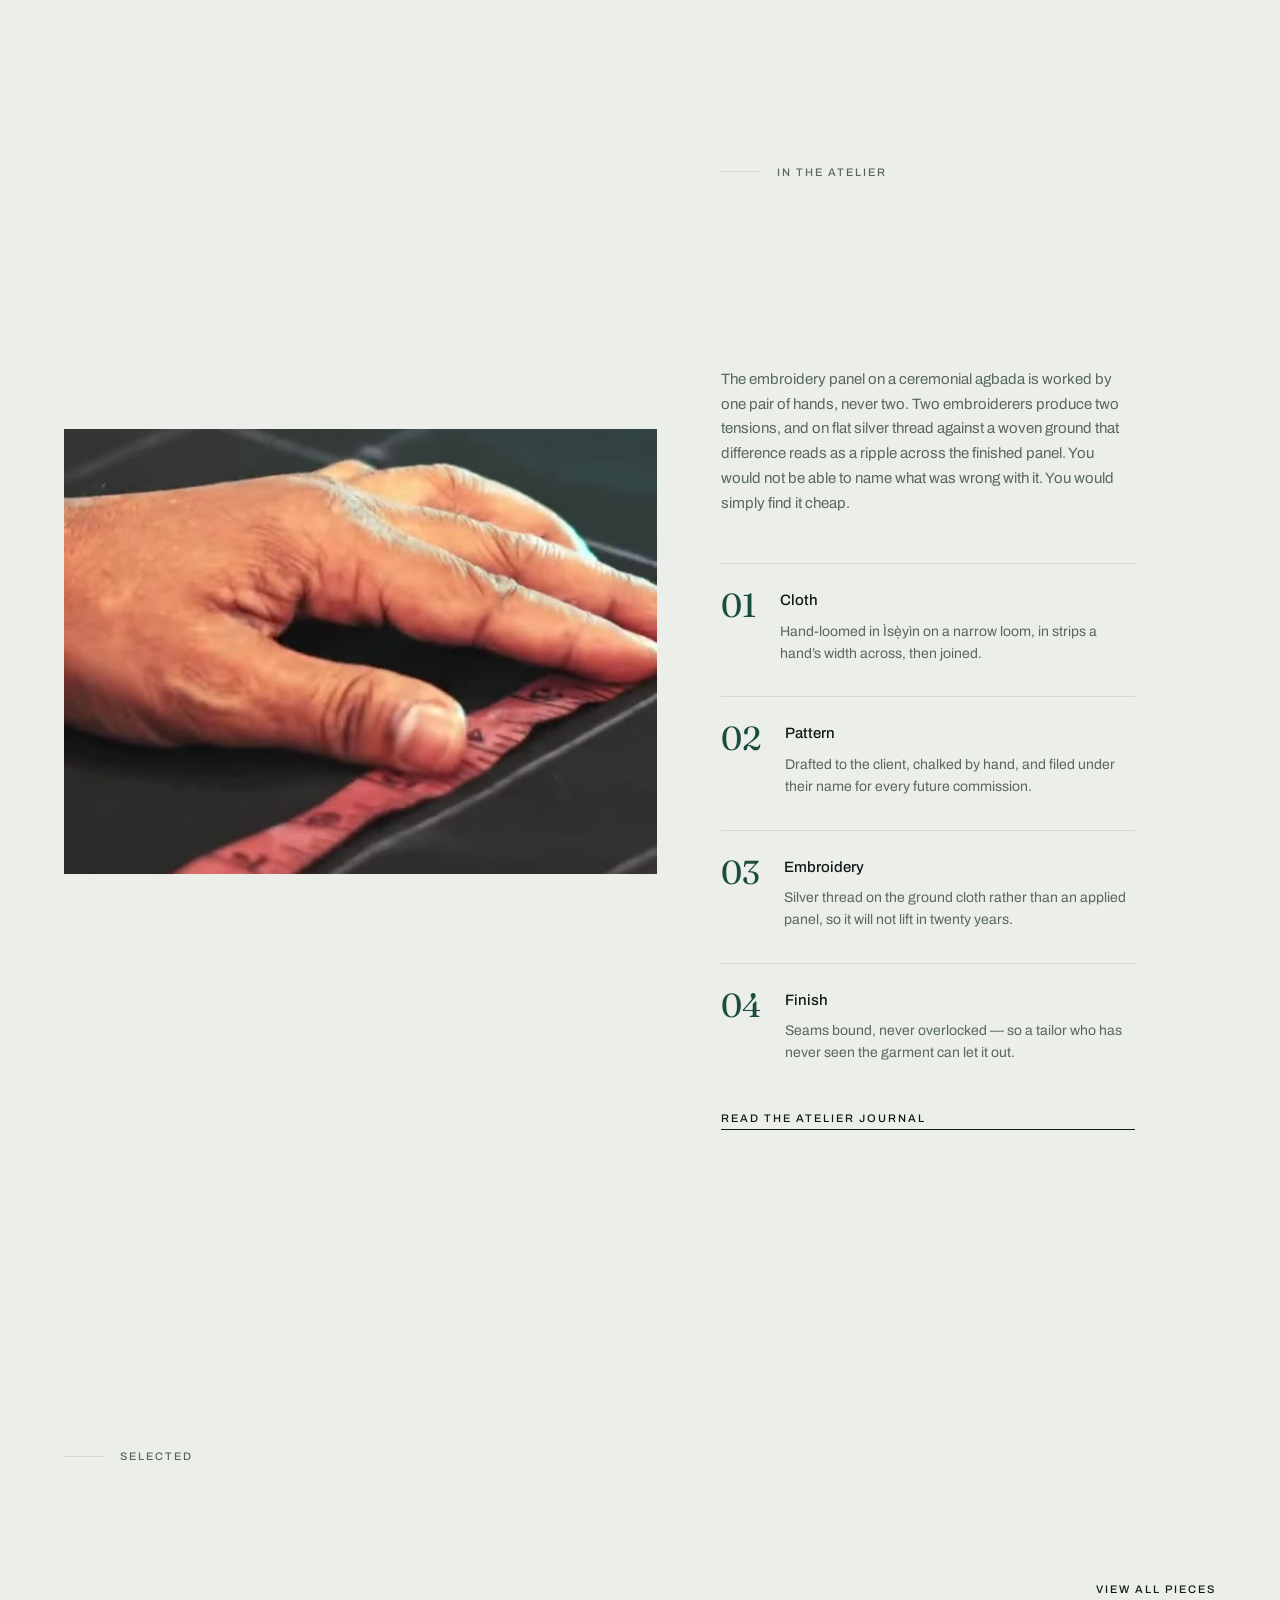
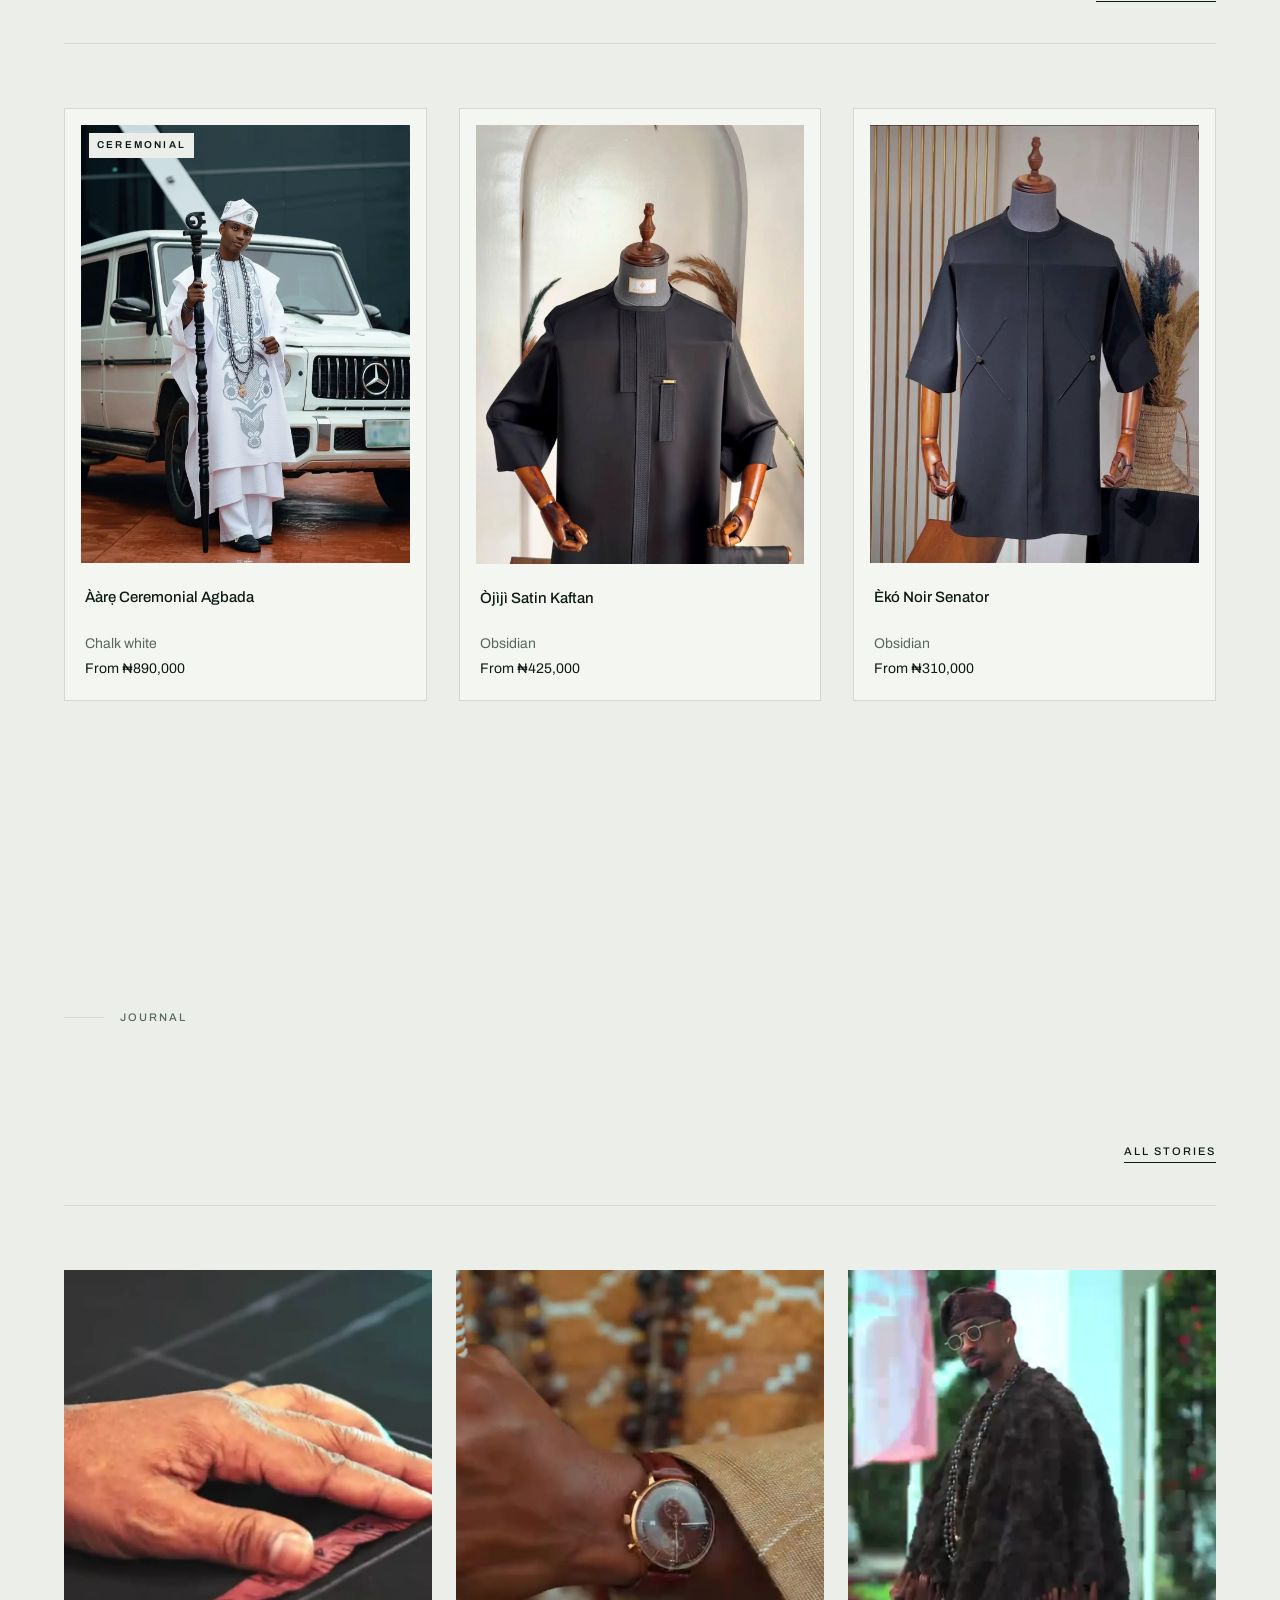
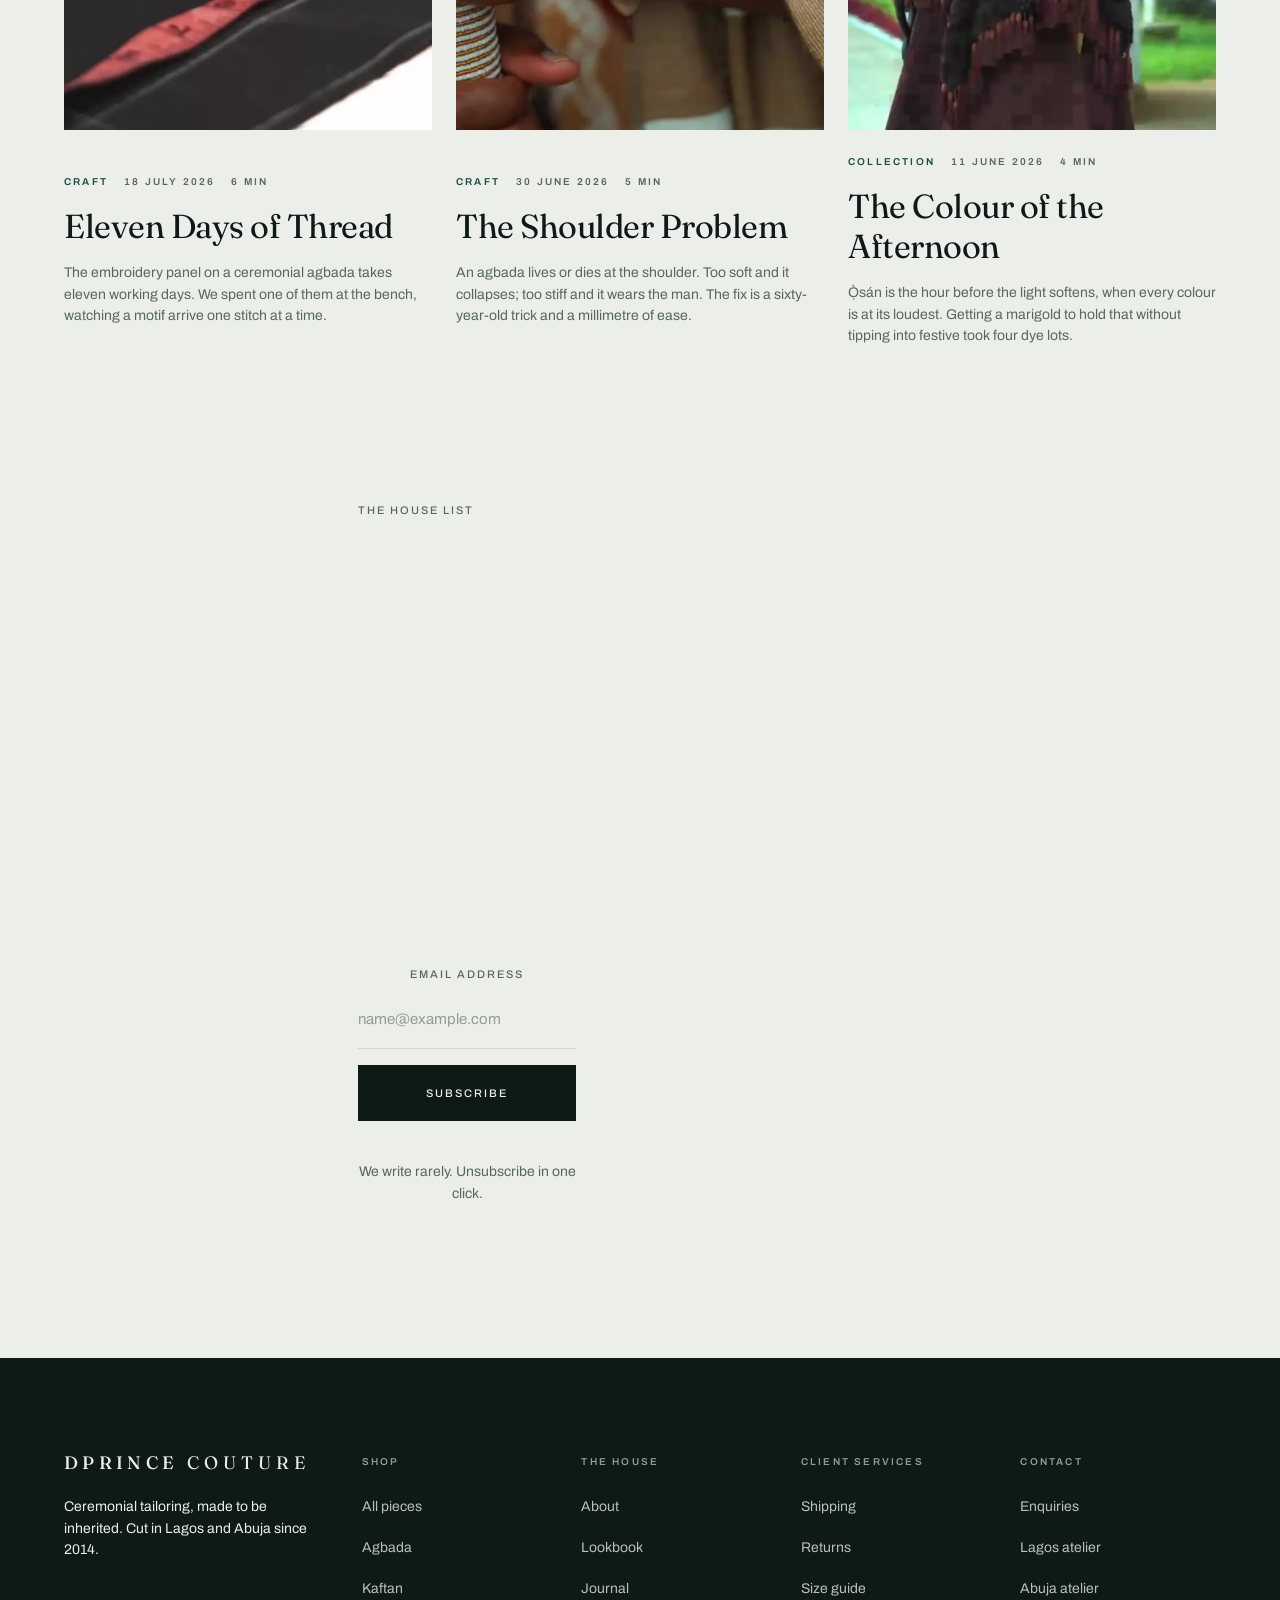
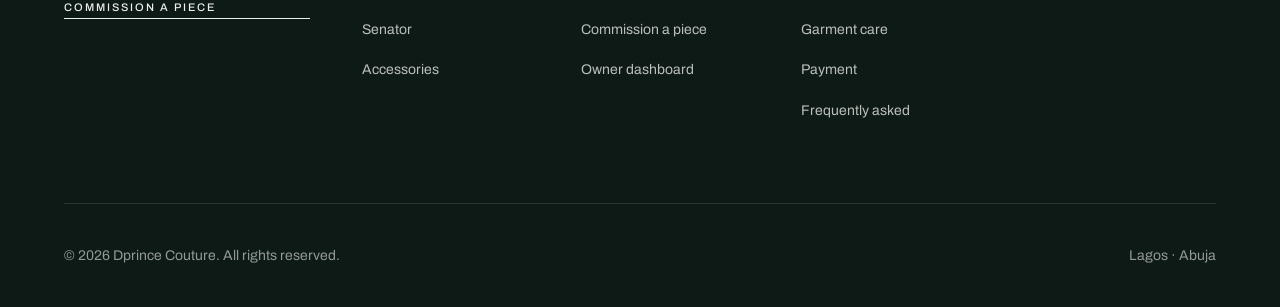
==== commit d0eb48b6: "Bigger cards, landscape film frames, Home in the nav, wider device coverage Cards were too small   T" ====
--- a/index.html
+++ b/index.html
@@ -46,6 +46,7 @@
   <div class="header-inner">
     <nav class="header-nav" aria-label="Primary">
       <ul class="nav-list">
+        <li><a class="nav-link" href="index.html">Home</a></li>
         <li><a class="nav-link" href="shop.html">Shop</a></li>
         <li><a class="nav-link" href="lookbook.html">Lookbook</a></li>
         <li><a class="nav-link" href="journal.html">Journal</a></li>
@@ -83,6 +84,7 @@
   </div>
   <nav aria-label="Mobile">
     <ul class="mobile-menu__list">
+      <li><a class="mobile-menu__link" href="index.html">Home</a></li>
       <li><a class="mobile-menu__link" href="shop.html">Shop</a></li>
       <li><a class="mobile-menu__link" href="lookbook.html">Lookbook</a></li>
       <li><a class="mobile-menu__link" href="journal.html">Journal</a></li>
--- a/assets/css/tokens.css
+++ b/assets/css/tokens.css
@@ -125,6 +125,11 @@
   --ar-campaign: 9 / 16;
   --ar-split: 3 / 2;
   --ar-square: 1 / 1;
+  /* Landscape frames for editorial media. The source films are all 9:16, so
+     these crop hard — which is right for close work like hands and cloth, and
+     stops a vertical clip sitting in a wide layout as a stranded sliver. */
+  --ar-wide: 4 / 3;
+  --ar-cinema: 16 / 9;
 
   /* ---- Motion ----------------------------------------------------------- */
   --dur-fast: 0.25s;
--- a/assets/css/layout.css
+++ b/assets/css/layout.css
@@ -55,7 +55,10 @@
 .start-7  { grid-column-start: 7; }
 .start-8  { grid-column-start: 8; }
 
-/* ---- Product grids ------------------------------------------------------ */
+/* ---- Product grids ------------------------------------------------------
+   Column counts step down early so each card stays large. A garment is the
+   product here, and a 150px thumbnail cannot sell one — on a phone the grid
+   is a single column so the piece fills the screen. */
 
 .product-grid {
   display: grid;
@@ -64,6 +67,22 @@
 }
 .product-grid--3 { grid-template-columns: repeat(3, minmax(0, 1fr)); gap: var(--s9) var(--s5); }
 .product-grid--2 { grid-template-columns: repeat(2, minmax(0, 1fr)); gap: var(--s8) var(--s5); }
+
+@media (max-width: 1279px) {
+  .product-grid    { grid-template-columns: repeat(3, minmax(0, 1fr)); }
+}
+@media (max-width: 899px) {
+  .product-grid,
+  .product-grid--3 { grid-template-columns: repeat(2, minmax(0, 1fr)); }
+}
+@media (max-width: 599px) {
+  .product-grid,
+  .product-grid--3,
+  .product-grid--2 {
+    grid-template-columns: minmax(0, 1fr);
+    gap: var(--s7);
+  }
+}
 
 /* ---- Editorial split ---------------------------------------------------- */
 
@@ -130,9 +149,6 @@
   .col-8, .col-9, .col-10, .col-11, .col-12 { grid-column: span 8; }
   .start-2, .start-3, .start-4, .start-6, .start-7, .start-8 { grid-column-start: auto; }
 
-  .product-grid    { grid-template-columns: repeat(3, minmax(0, 1fr)); }
-  .product-grid--3 { grid-template-columns: repeat(2, minmax(0, 1fr)); }
-
   .split, .split--reverse, .split--even { grid-template-columns: 1fr; }
 
   .section-head {
@@ -151,12 +167,4 @@
   .col-7, .col-8, .col-9, .col-10,
   .col-11, .col-12 { grid-column: span 4; }
 
-  .product-grid,
-  .product-grid--3 { grid-template-columns: repeat(2, minmax(0, 1fr)); gap: var(--s6) var(--gutter); }
-  .product-grid--2 { grid-template-columns: repeat(2, minmax(0, 1fr)); }
 }
-
-/* Small phone */
-@media (max-width: 479px) {
-  .product-grid--3 { grid-template-columns: 1fr; }
-}
--- a/assets/css/components.css
+++ b/assets/css/components.css
@@ -752,6 +752,12 @@
   font-variant-numeric: tabular-nums;
   white-space: nowrap;
   color: var(--ink);
+}
+
+/* At one column there is no neighbouring card to line up with, so the
+   reserved second title line is just a gap. Give it back. */
+@media (max-width: 599px) {
+  .product-card__name { min-height: 0; }
 }
 
 /* ==========================================================================
@@ -1061,7 +1067,10 @@
   .footer-brand { grid-column: span 2; }
 }
 
-@media (max-width: 1023px) {
+/* Seven items plus the wordmark and search need about 1120px. Below that the
+   hamburger takes over — which is no loss, since the mobile menu carries the
+   contact block and a Home link of its own. */
+@media (max-width: 1199px) {
   .nav-list { display: none; }
   .menu-toggle { display: inline-flex; }
   .header-inner { grid-template-columns: auto 1fr auto; }
--- a/assets/css/pages.css
+++ b/assets/css/pages.css
@@ -117,11 +117,10 @@
    SPLIT CAMPAIGN
    ========================================================================== */
 
-.campaign-split { align-items: stretch; }
+.campaign-split { align-items: center; }
 .campaign-split__media {
   position: relative;
-  aspect-ratio: var(--ar-campaign);
-  max-height: 42rem;
+  aspect-ratio: var(--ar-wide);
   overflow: hidden;
   background-color: var(--rule);
 }
@@ -229,14 +228,16 @@
 .craft { position: relative; }
 .craft__inner {
   display: grid;
-  grid-template-columns: minmax(0, 26rem) 1fr;
-  gap: clamp(var(--s5), 6vw, var(--s10));
+  grid-template-columns: 6fr 5fr;
+  gap: clamp(var(--s5), 5vw, var(--s9));
   align-items: center;
 }
+/* Landscape, not portrait. The atelier film is 9:16, but its subject is hands
+   and cloth on a table, so a centre crop to 4:3 loses nothing and fills the
+   column instead of leaving a tall strip stranded in white space. */
 .craft__media {
   position: relative;
-  aspect-ratio: var(--ar-campaign);
-  max-height: 44rem;
+  aspect-ratio: var(--ar-wide);
   overflow: hidden;
   background-color: var(--rule);
 }
@@ -265,7 +266,6 @@
 
 @media (max-width: 1023px) {
   .craft__inner { grid-template-columns: 1fr; }
-  .craft__media { max-height: 32rem; }
 }
 
 /* ==========================================================================
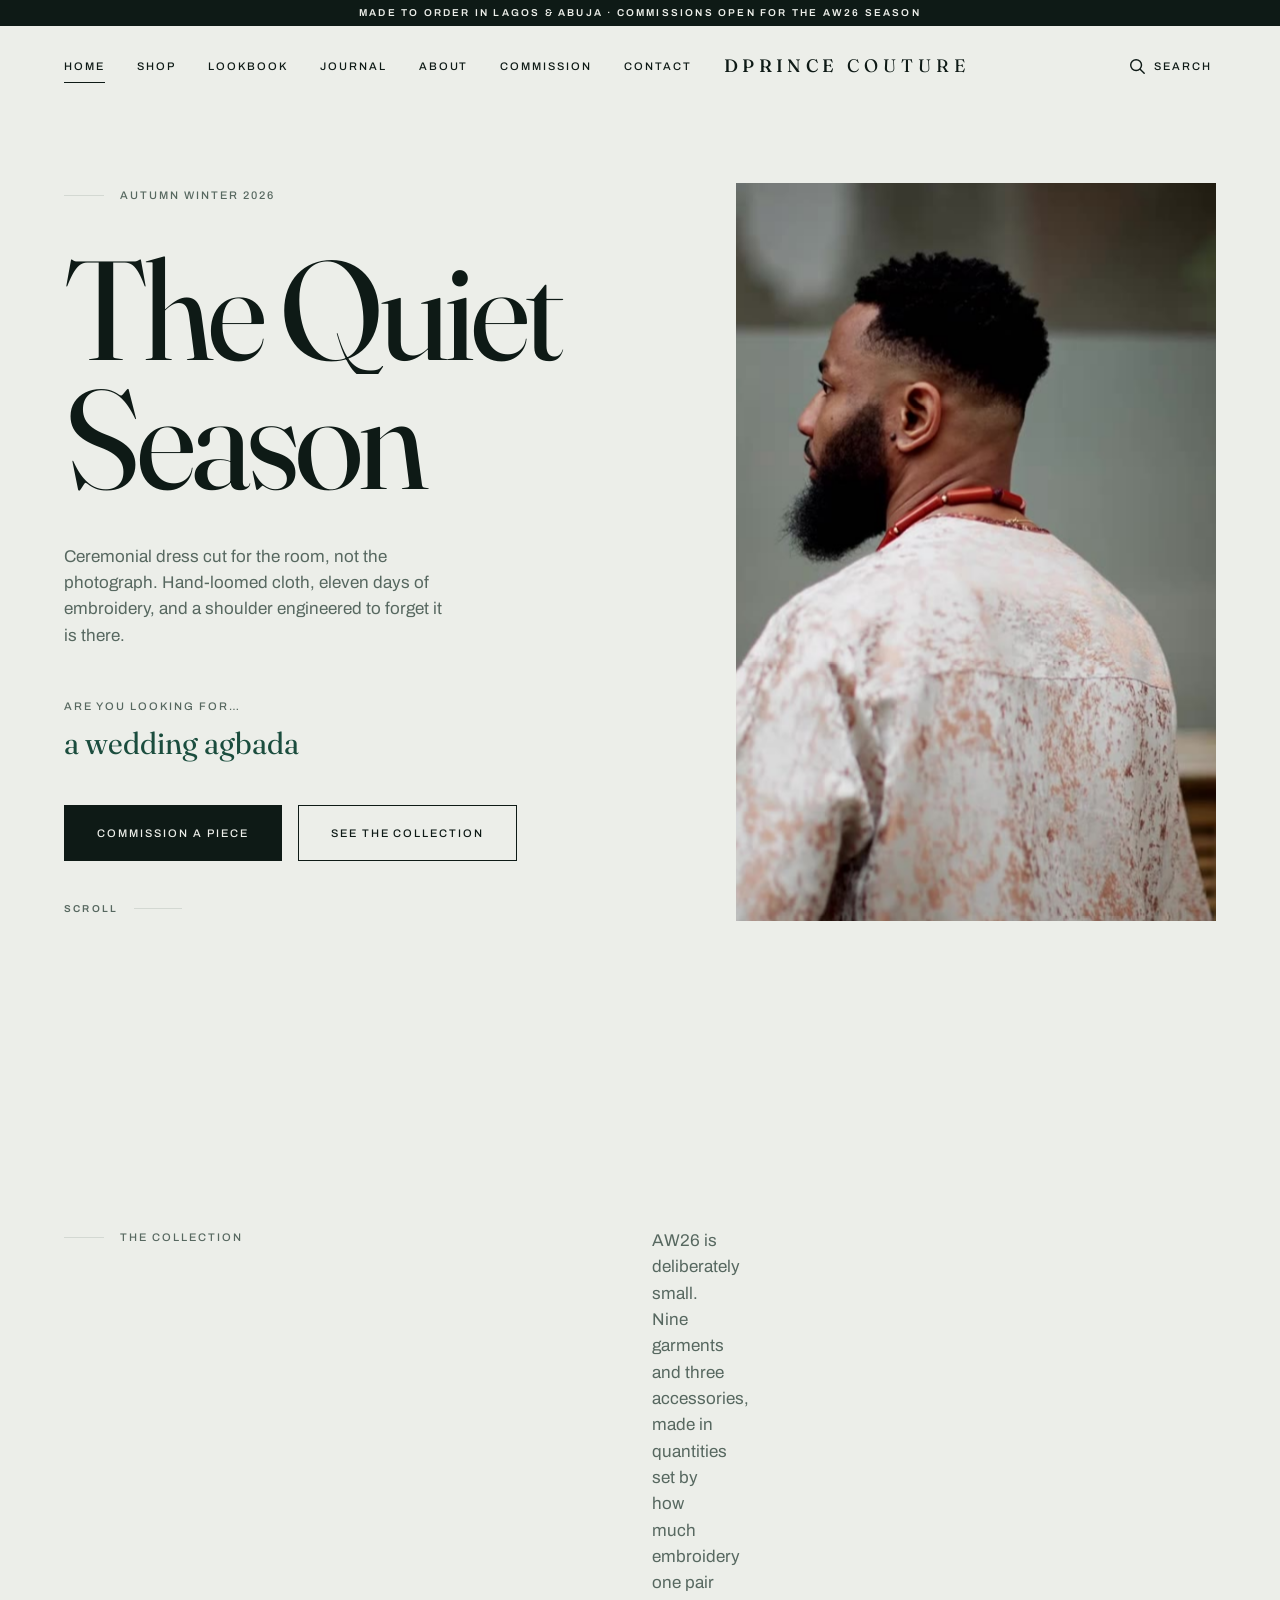
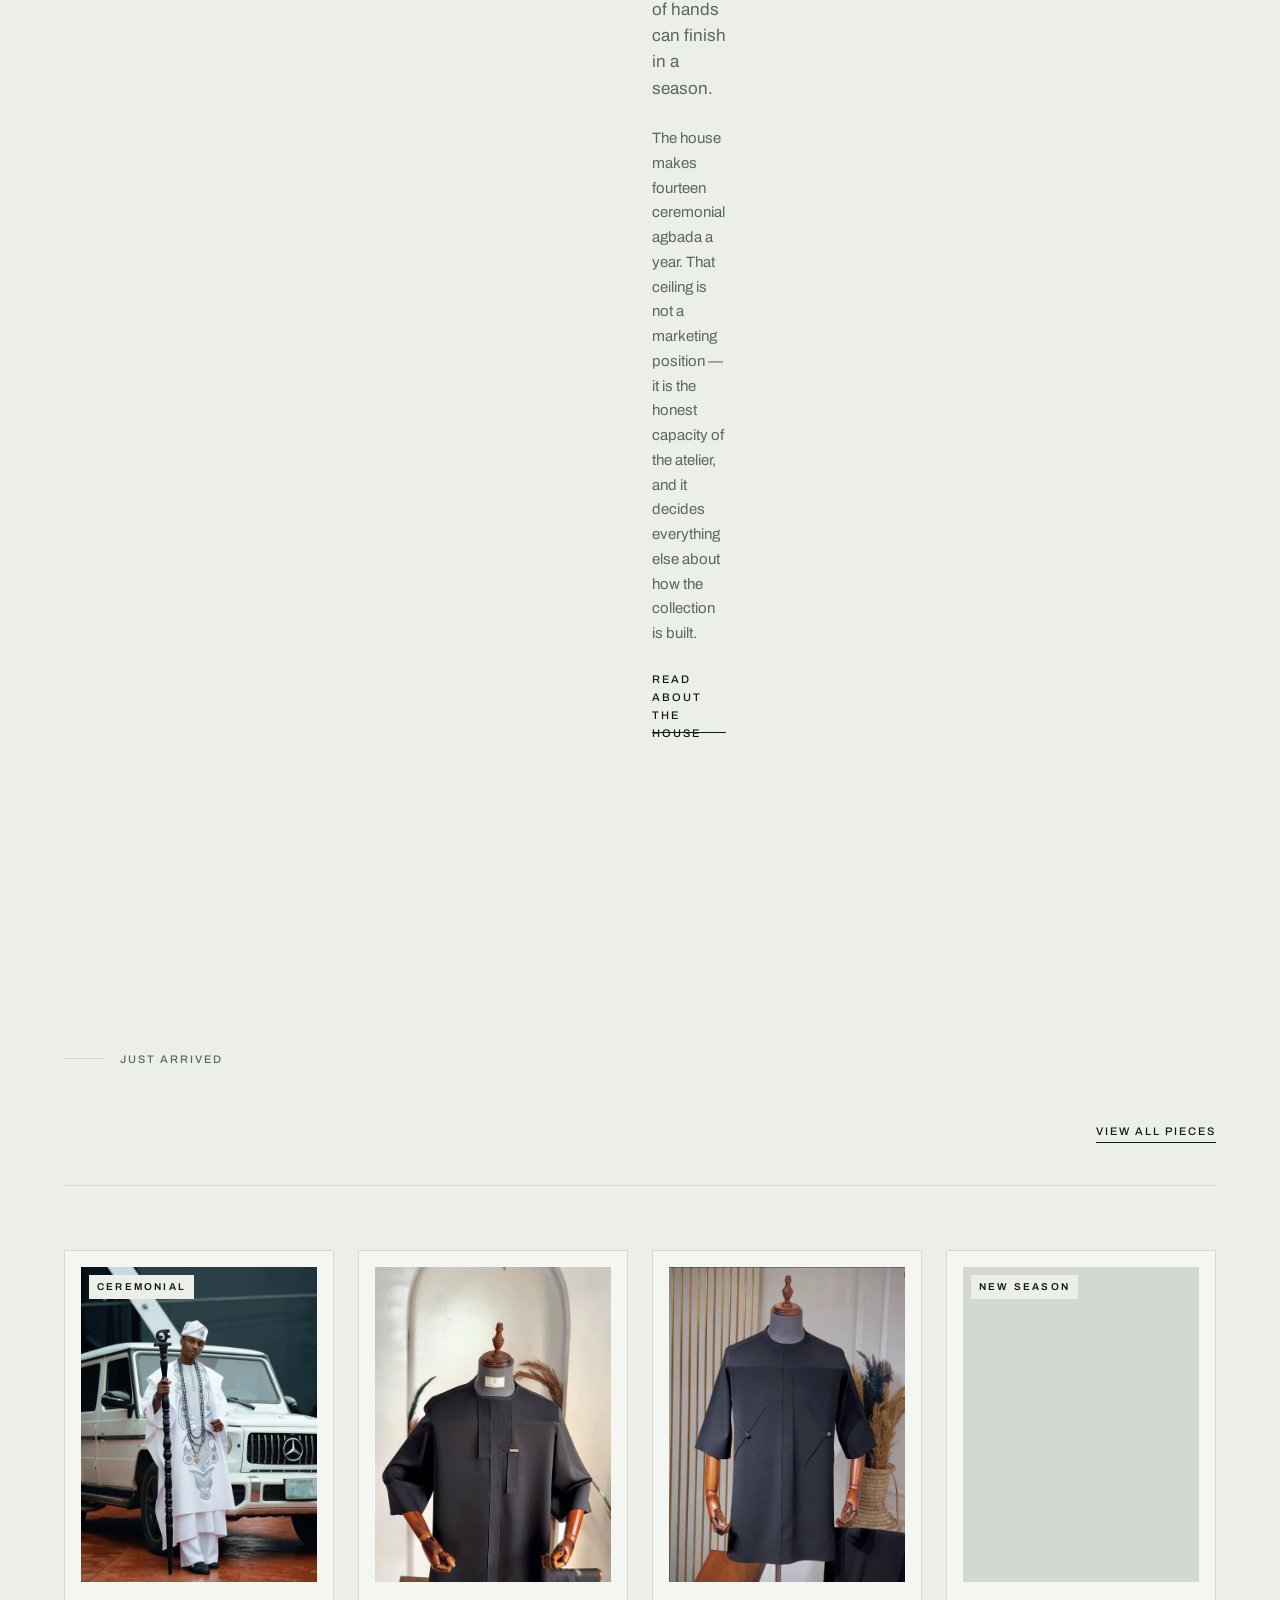
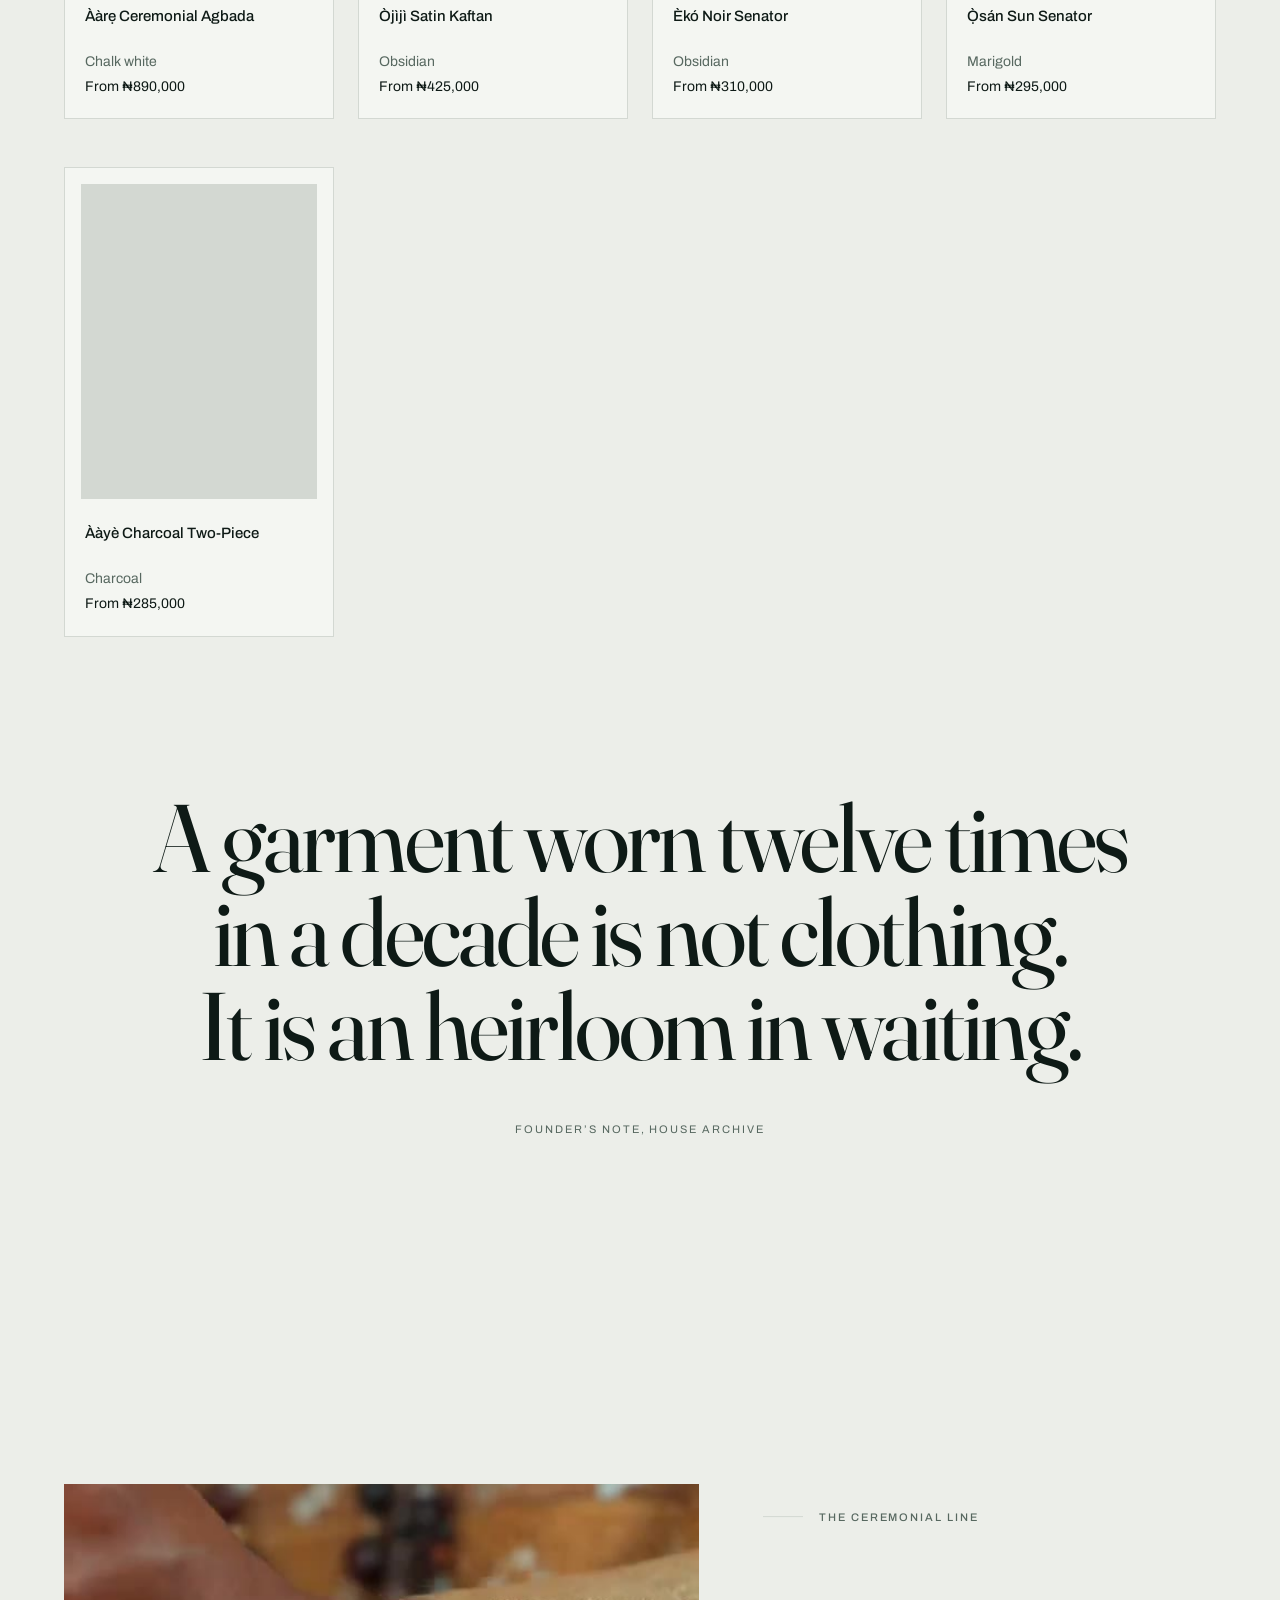
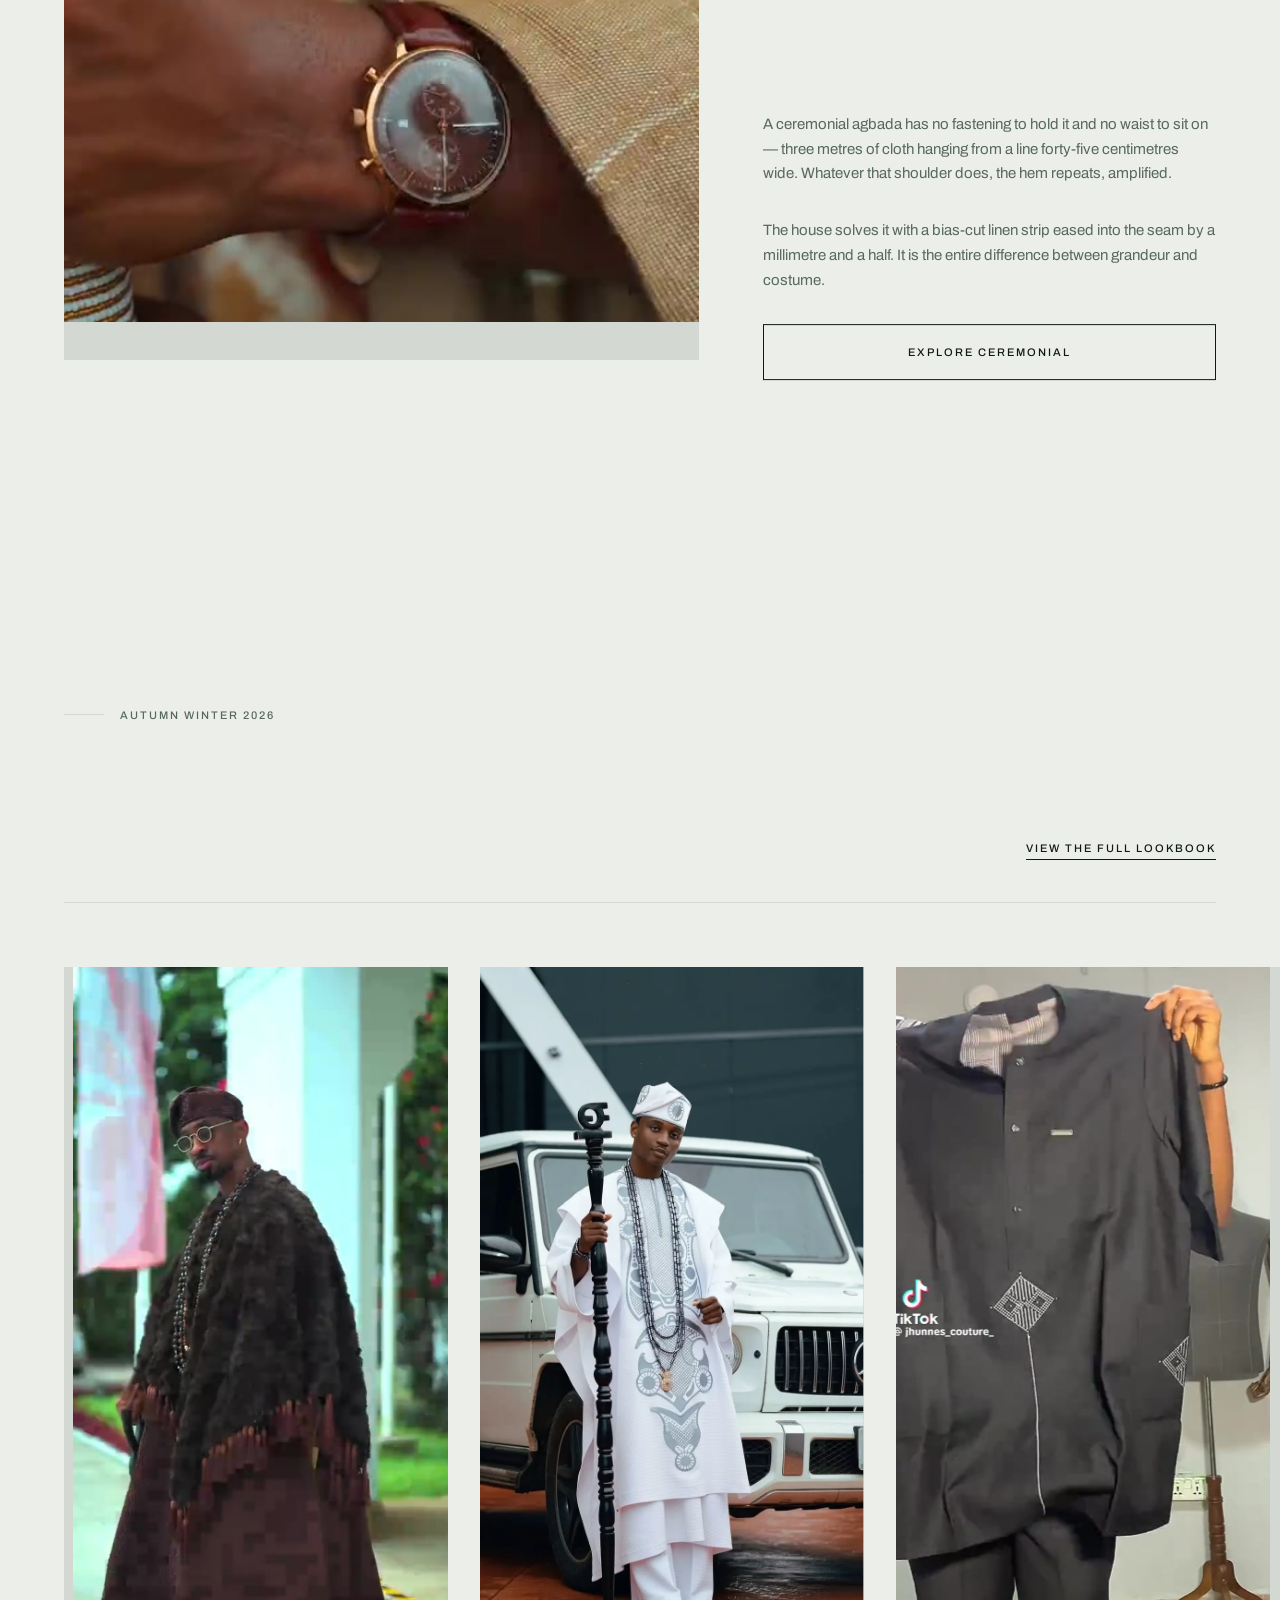
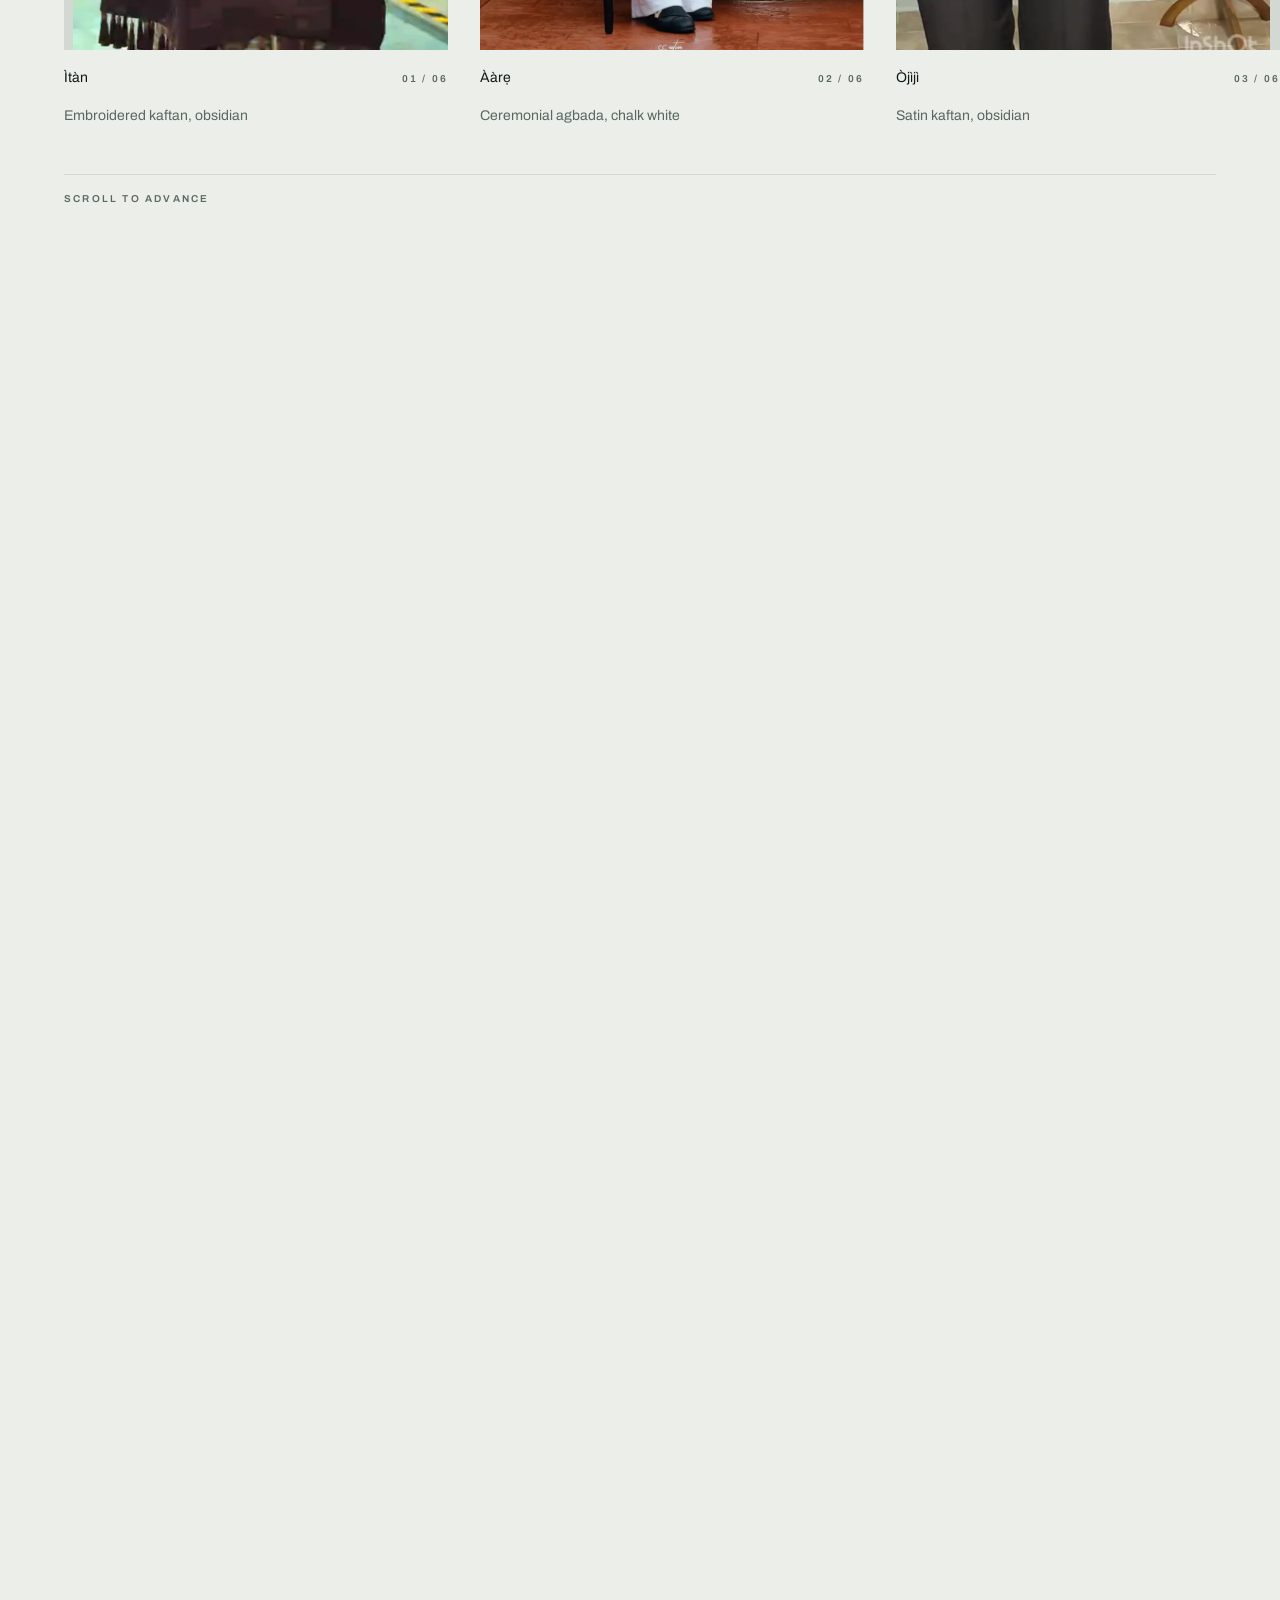
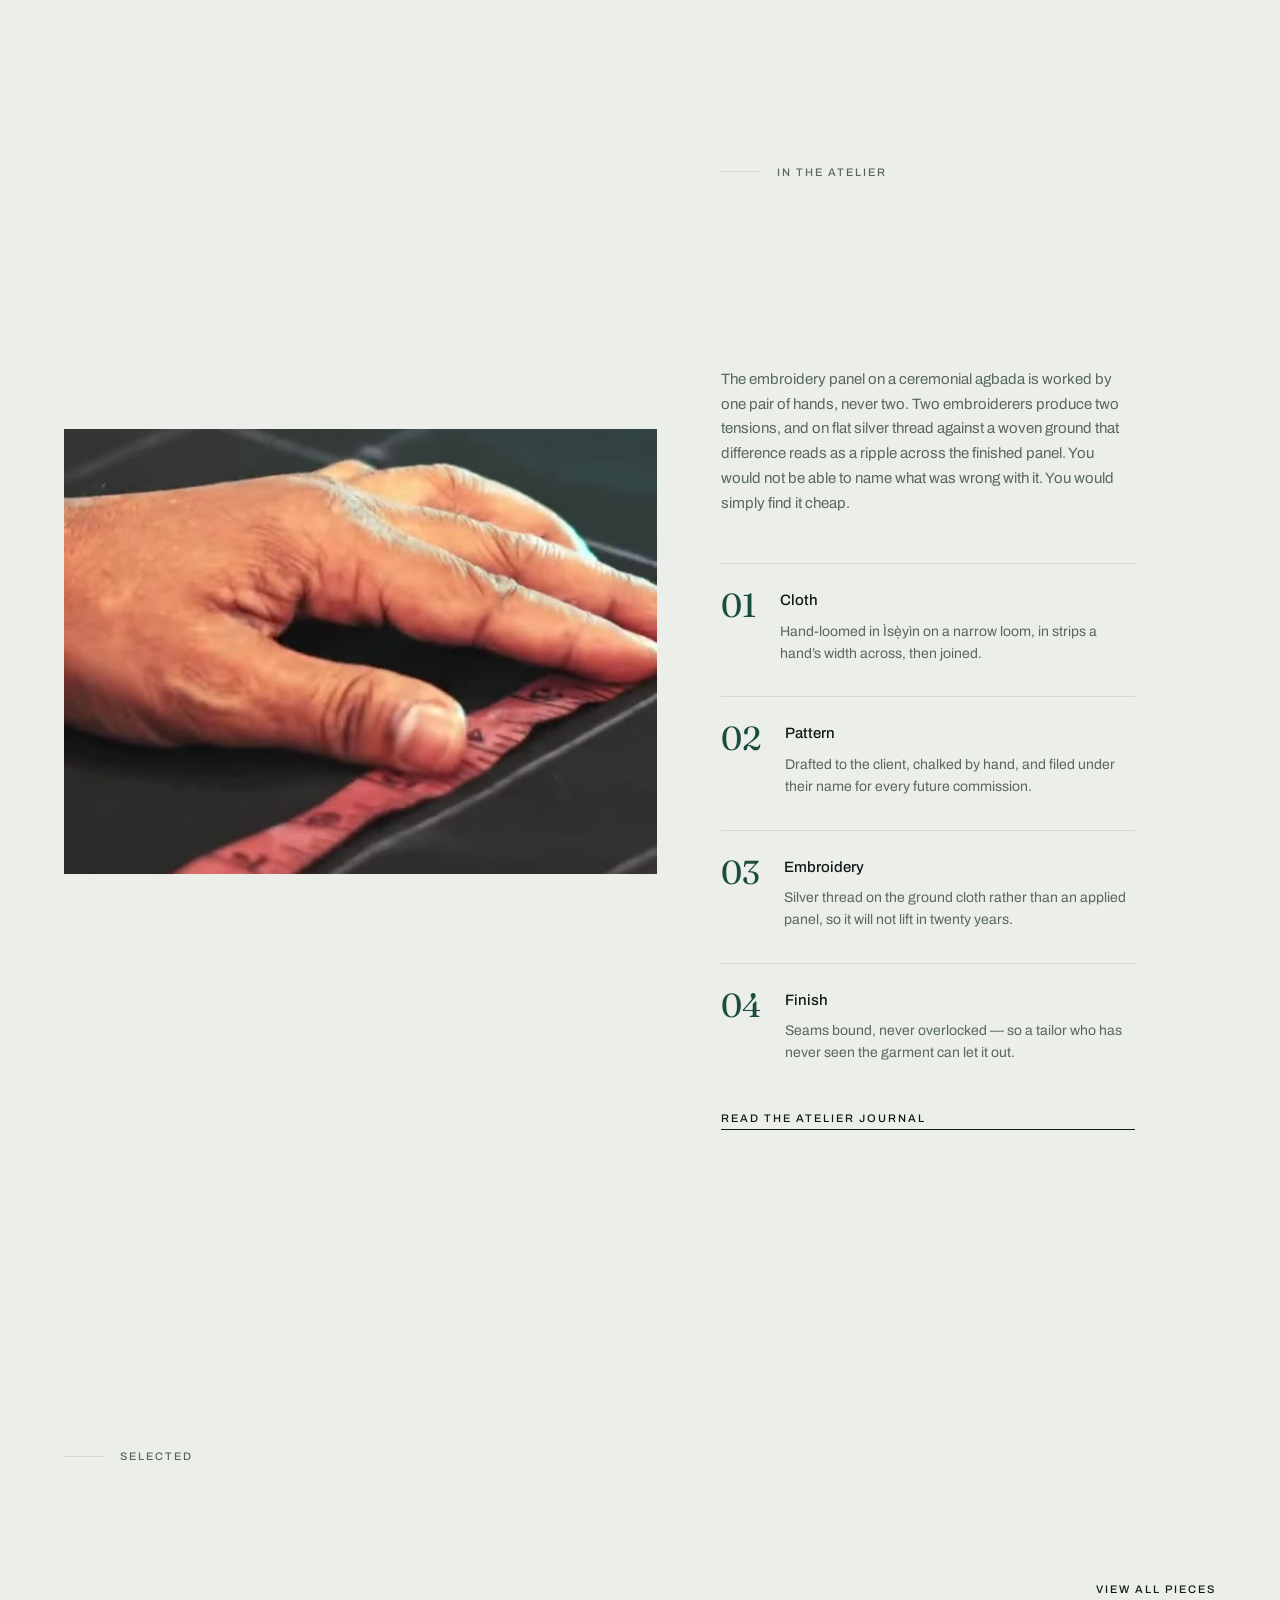
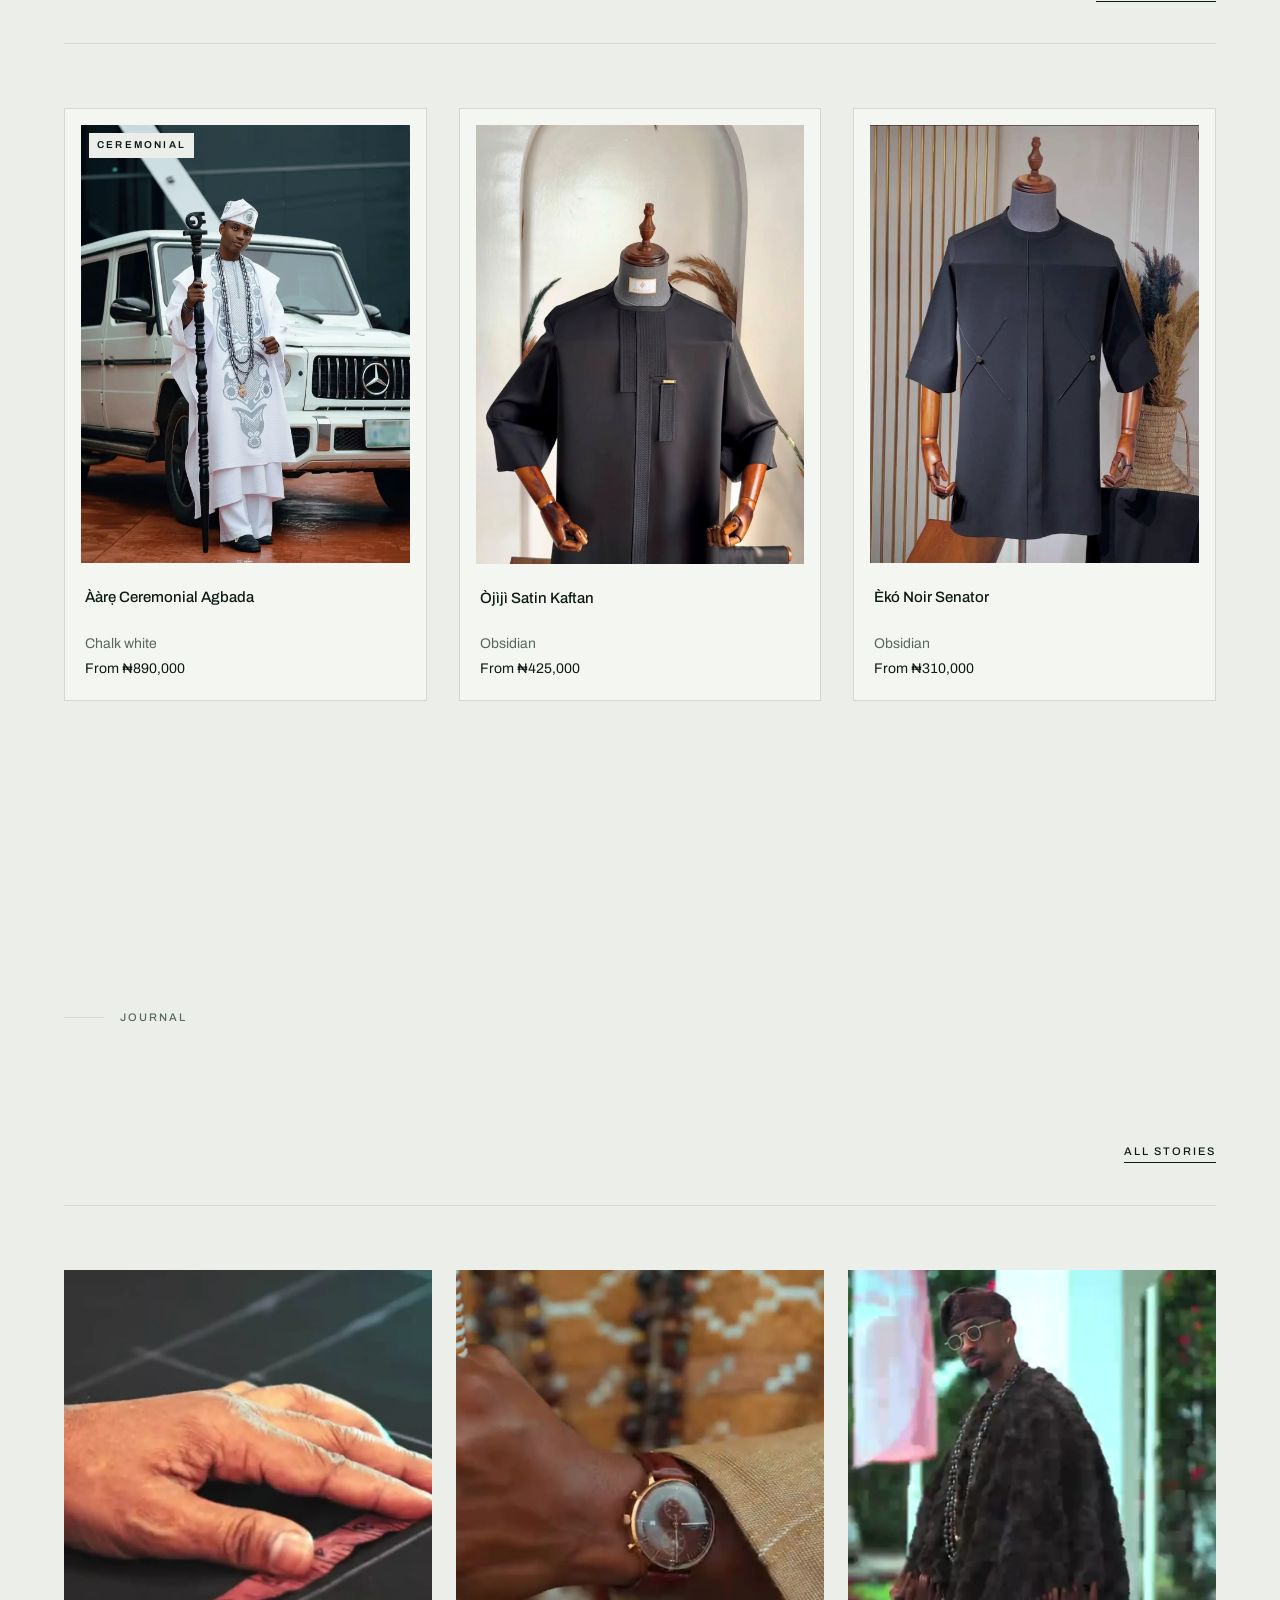
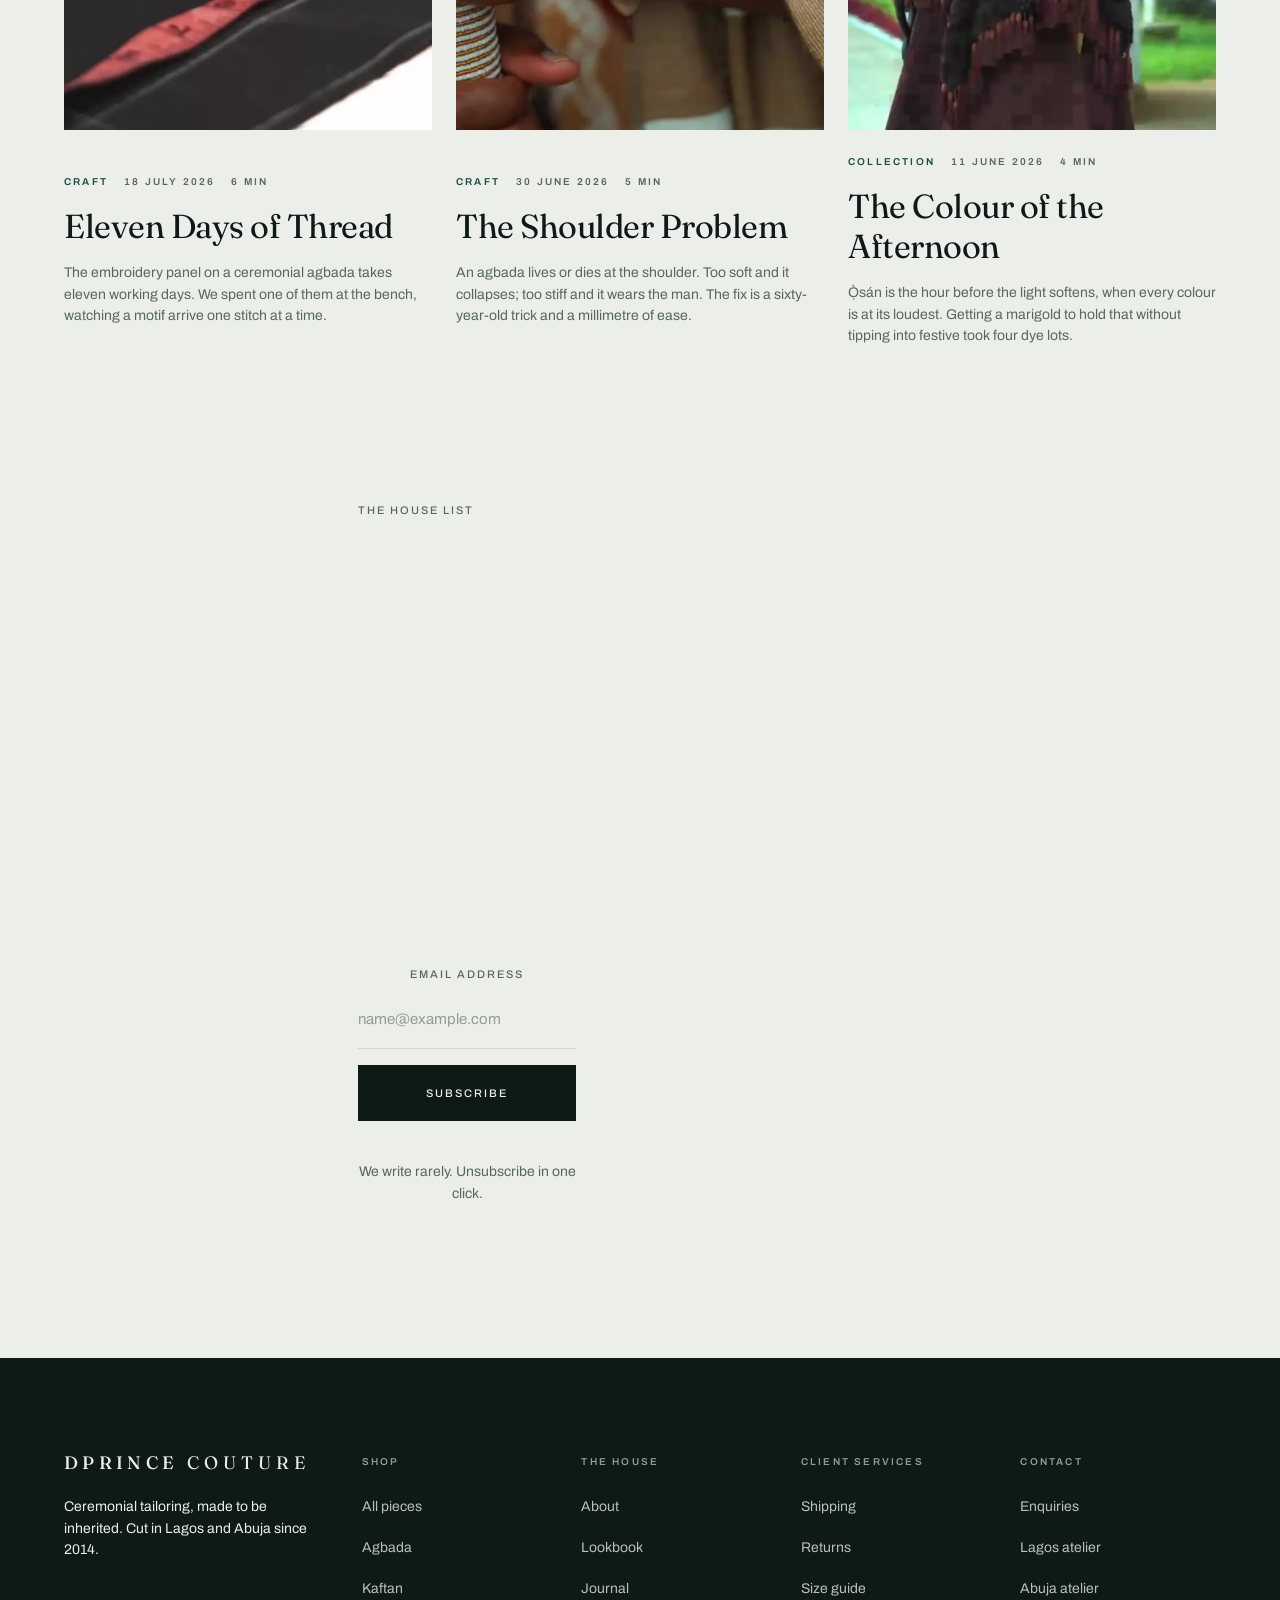
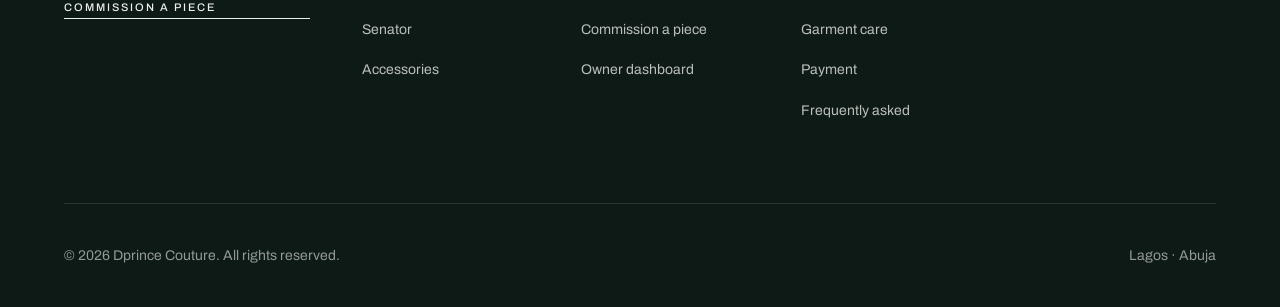
==== commit 05d3614b: "Let the mobile menu and search results scroll under a finger Reported from a phone: opening the menu" ====
--- a/index.html
+++ b/index.html
@@ -77,7 +77,8 @@
   </div>
 </header>
 
-<div class="mobile-menu" id="mobile-menu" data-mobile-menu aria-hidden="true">
+<div class="mobile-menu" id="mobile-menu" data-mobile-menu data-lenis-prevent
+     aria-hidden="true">
   <div class="mobile-menu__head">
     <span class="wordmark">DPRINCE <span>COUTURE</span></span>
     <button type="button" class="icon-btn" data-menu-close aria-label="Close menu">&times;</button>
@@ -511,7 +512,7 @@
   </div>
 </footer>
 
-<div class="search-overlay" id="search-overlay" data-search-overlay
+<div class="search-overlay" id="search-overlay" data-search-overlay data-lenis-prevent
      role="dialog" aria-modal="true" aria-labelledby="search-heading" aria-hidden="true">
   <div class="search-overlay__head">
     <h2 class="label" id="search-heading">Search the collection</h2>
@@ -524,7 +525,7 @@
   </div>
   <p class="search-meta" data-search-meta aria-live="polite">Type to search the collection</p>
   <div class="search-suggestions" data-search-suggestions></div>
-  <div class="search-results" data-search-results></div>
+  <div class="search-results" data-search-results data-lenis-prevent></div>
 </div>
 
 <script src="assets/vendor/gsap.min.js"></script>
